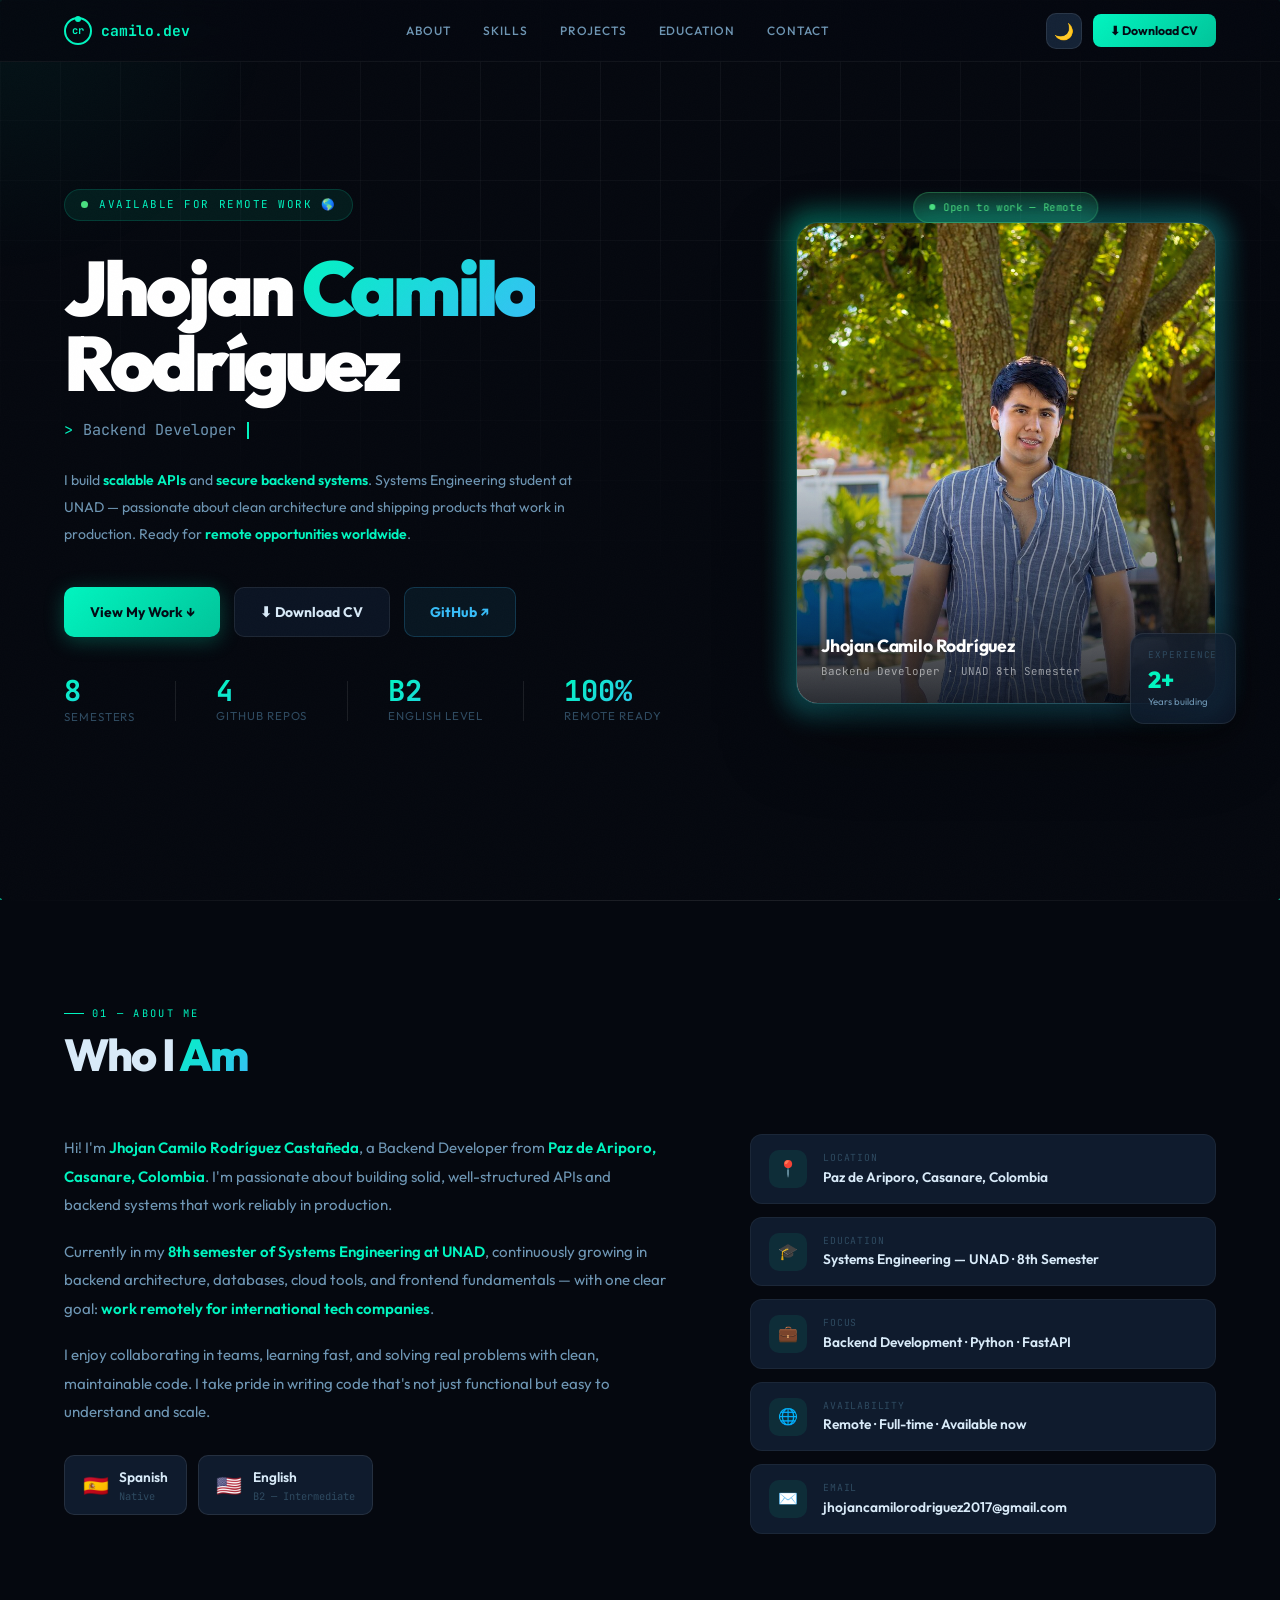
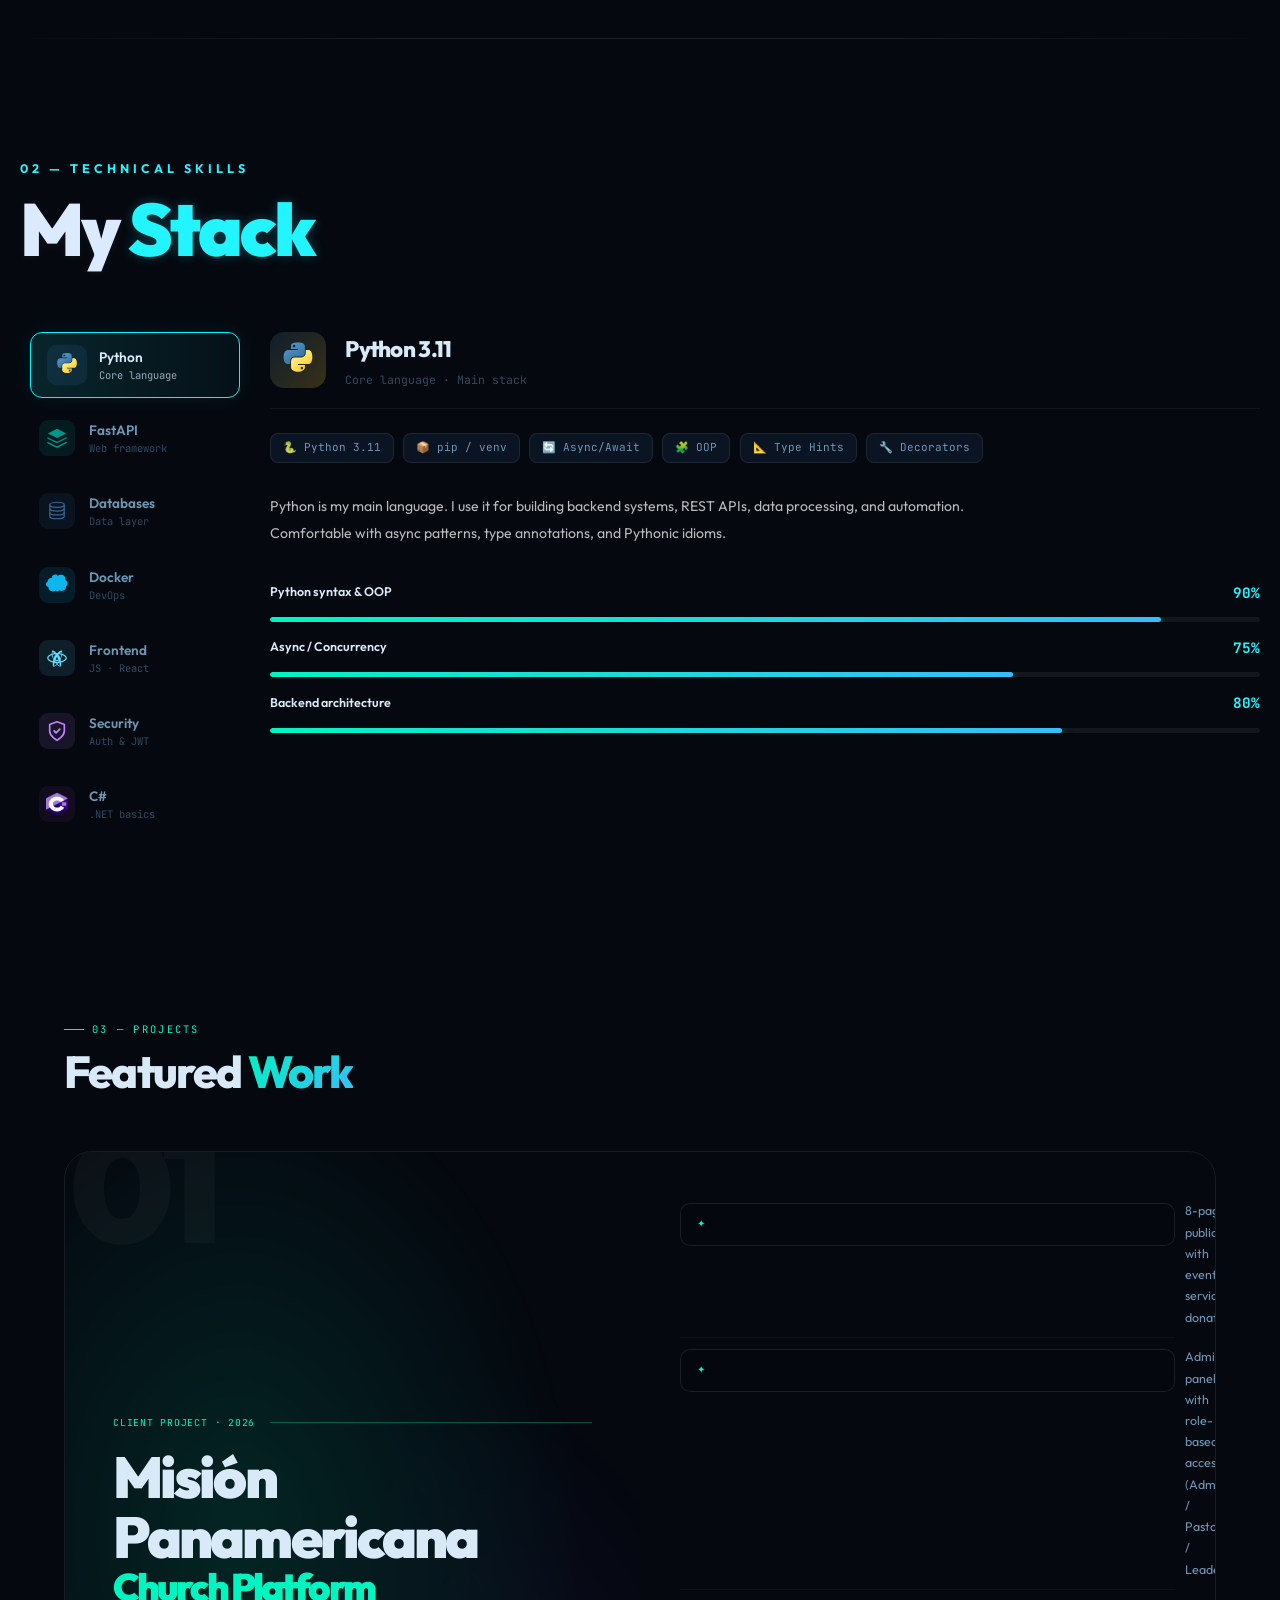
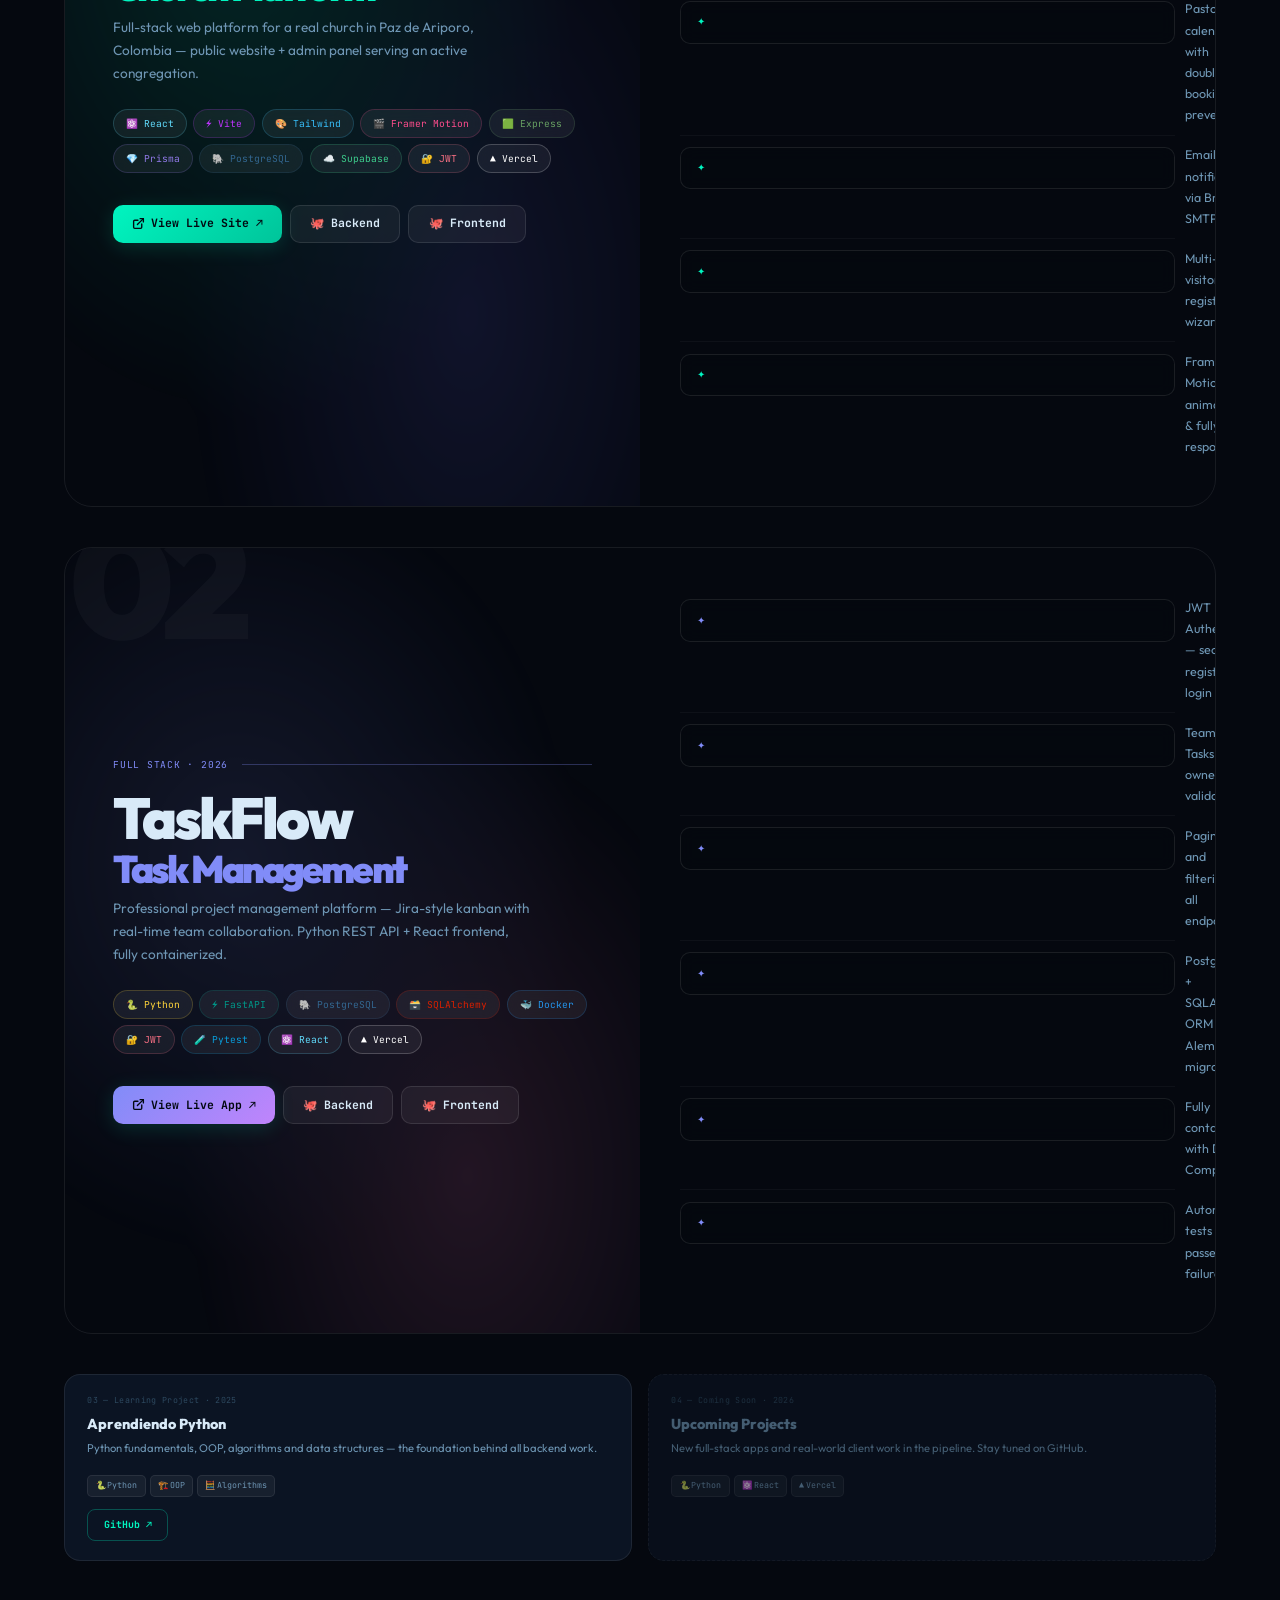
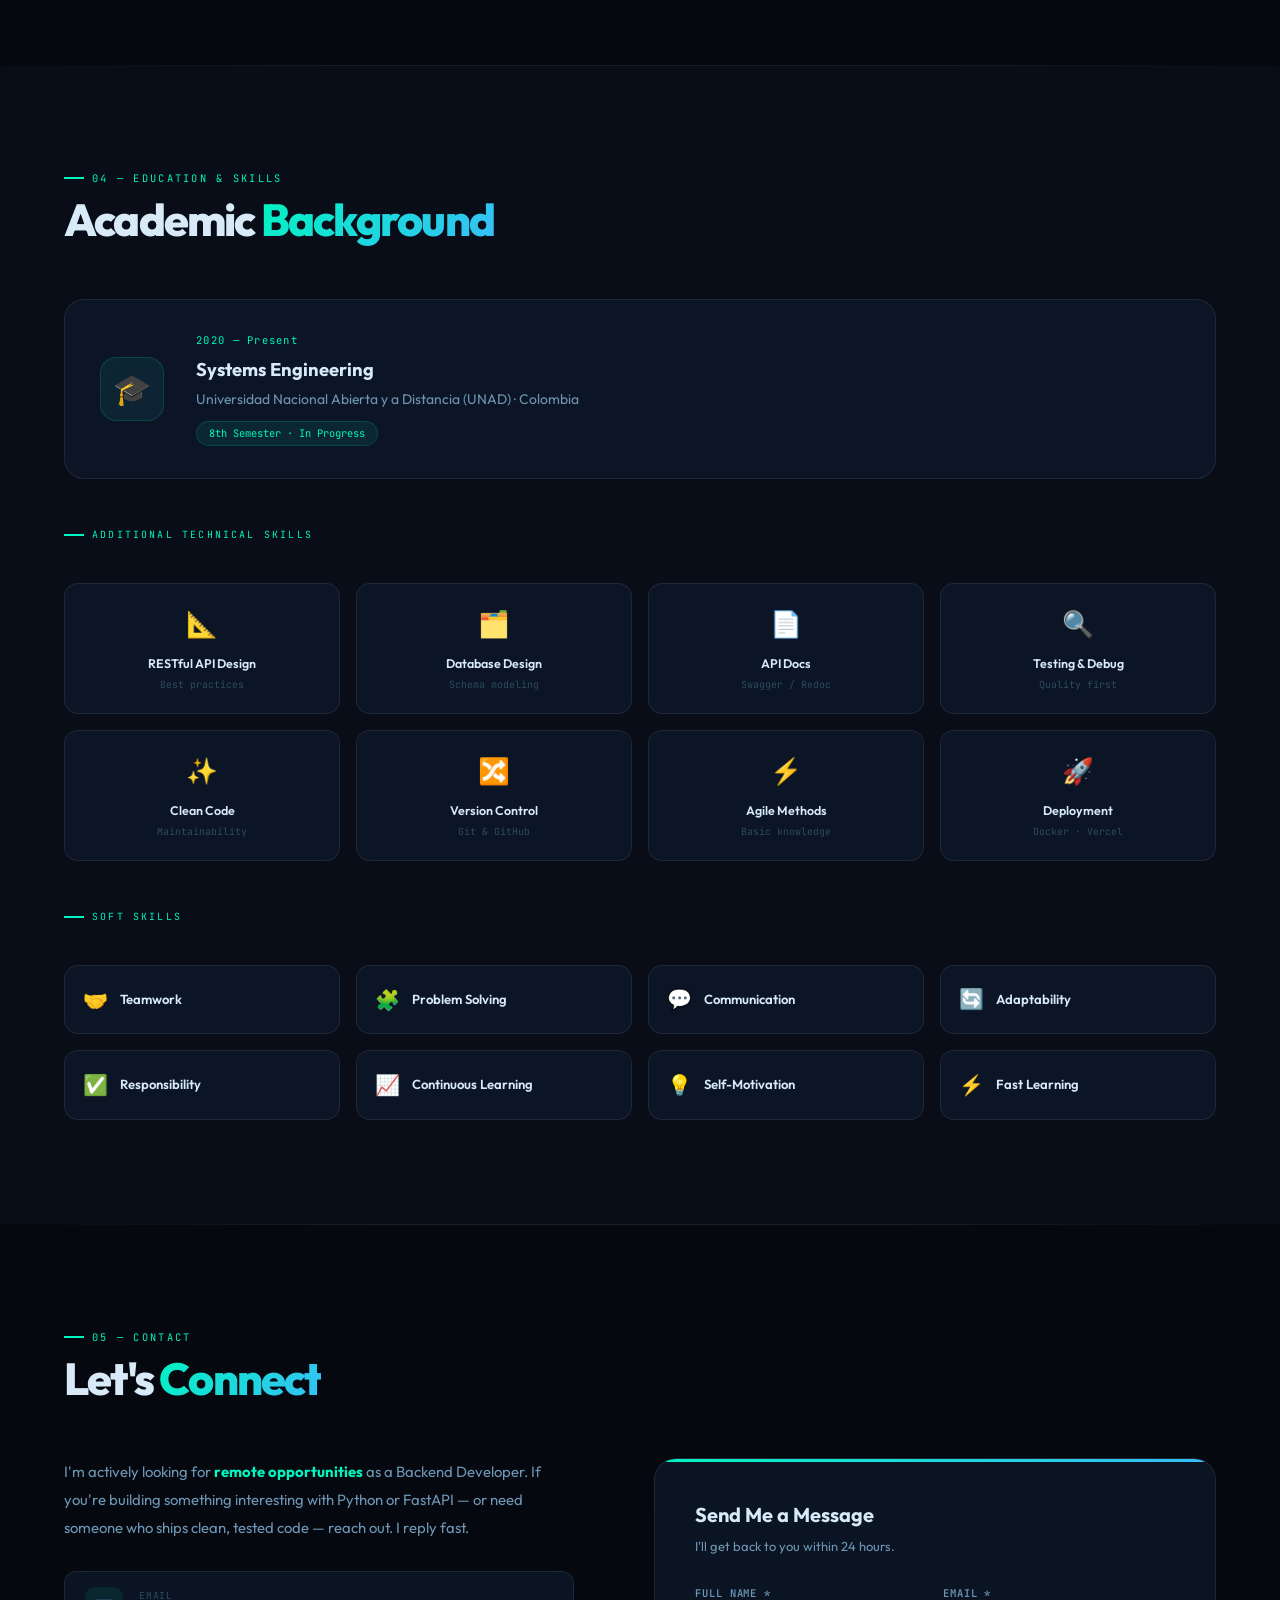
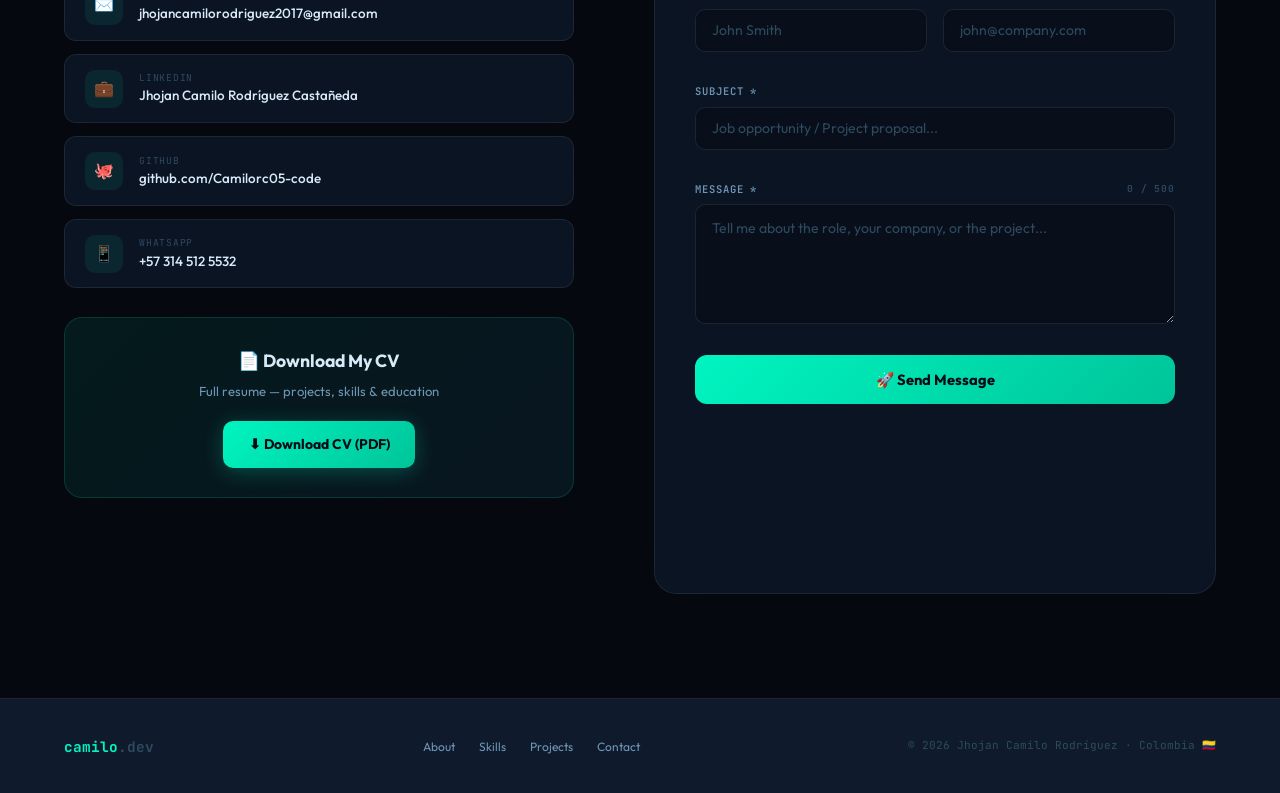
==== index.html @ 4301f3b3 "Add changes to the project" ====
<!DOCTYPE html>
<html lang="en" data-theme="dark">
<head>
<meta charset="UTF-8"/>
<meta name="viewport" content="width=device-width,initial-scale=1.0"/>
<meta name="description" content="Jhojan Camilo Rodríguez — Backend Developer. Python, FastAPI, Docker. Available for remote work worldwide."/>
<title>Camilo Rodríguez — Backend Developer</title>
<link rel="preconnect" href="https://fonts.googleapis.com"/>
<link href="https://fonts.googleapis.com/css2?family=Outfit:wght@300;400;500;600;700;800;900&family=JetBrains+Mono:wght@400;500;700&display=swap" rel="stylesheet"/>
<link rel="stylesheet" href="css/style.css" />

</head>
<body>
<canvas id="particles-canvas"></canvas>
<div id="scroll-prog"></div>
<div id="noise-overlay"></div>
<div id="cursor-blob"></div>

<!-- NAV -->
<nav id="nav">
  <div class="nav-logo">
    <div class="logo-ring">cr</div>
    camilo.dev
  </div>
  <div class="nav-links">
    <a href="#about">About</a>
    <a href="#skills">Skills</a>
    <a href="#projects">Projects</a>
    <a href="#education">Education</a>
    <a href="#contact">Contact</a>
  </div>
  <div class="nav-right">
    <button id="theme-toggle" title="Toggle theme">🌙</button>
    <a href="assets/CV.pdf" class="nav-cv btn-shine" id="nav-dl">⬇ Download CV</a>
    <button id="hamburger"><span></span><span></span><span></span></button>
  </div>
</nav>
<div id="mob-nav">
  <a href="#about">About</a>
  <a href="#skills">Skills</a>
  <a href="#projects">Projects</a>
  <a href="#education">Education</a>
  <a href="#contact">Contact</a>
  <a href="assets/CV.pdf" id="mob-dl">⬇ Download CV</a>
</div>

<!-- HERO -->
<section id="hero">
  <div class="grid-bg"></div>
  <div class="hero-inner">
    <div>
      <div class="hero-eyebrow">
        <span class="eyebrow-pulse"></span>
        Available for Remote Work 🌎
      </div>
      <h1 class="hero-h">
        Jhojan <span class="grad-text">Camilo</span><br/>Rodríguez
      </h1>
      <div class="hero-typed-wrap">
        <span class="typed-prefix">&gt;</span>
        <span id="typed-text"></span>
        <span class="cursor-blink"></span>
      </div>
      <p class="hero-desc">
        I build <strong>scalable APIs</strong> and <strong>secure backend systems</strong>. Systems Engineering student at UNAD — passionate about clean architecture and shipping products that work in production. Ready for <strong>remote opportunities worldwide</strong>.
      </p>
      <div class="hero-btns">
        <a href="#projects" class="btn btn-primary btn-shine">View My Work ↓</a>
        <a href="assets/CV.pdf" class="btn btn-outline btn-shine" id="hero-dl">⬇ Download CV</a>
        <a href="https://github.com/Camilorc05-code" target="_blank" class="btn btn-ghost btn-shine">GitHub ↗</a>
      </div>
      <div class="hero-stats">
        <div class="hstat">
          <span class="hstat-num" data-target="8">8</span>
          <span class="hstat-lbl">Semesters</span>
        </div>
        <div class="hstat-sep"></div>
        <div class="hstat">
          <span class="hstat-num" data-target="3">4</span>
          <span class="hstat-lbl">GitHub Repos</span>
        </div>
        <div class="hstat-sep"></div>
        <div class="hstat">
          <span class="hstat-num">B2</span>
          <span class="hstat-lbl">English Level</span>
        </div>
        <div class="hstat-sep"></div>
        <div class="hstat">
          <span class="hstat-num">100%</span>
          <span class="hstat-lbl">Remote Ready</span>
        </div>
      </div>
    </div>

    <div class="photo-panel">
      <div class="avail-badge">
        <span class="avail-dot"></span>
        Open to work — Remote
      </div>
      <div style="position:relative;margin-top:.75rem">
        <div class="photo-glow-ring"></div>
        <div class="photo-card">
          <img src="assets/foto.jpg" alt="Mi foto" />
          <div class="photo-fade"></div> <!-- ESTE ES EL GRADIENTE -->
          <div class="photo-name-tag">
            <div class="pname">Jhojan Camilo Rodríguez</div>
            <div class="prole">Backend Developer · UNAD 8th Semester</div>
          </div>
        </div>
        <div class="float-stat float-br">
          <div class="fc-lbl">Experience</div>
          <div class="fc-val">2+</div>
          <div class="fc-sub">Years building</div>
        </div>
      </div>
    </div>
  </div>
</section>

<hr class="fancy"/>
<!-- ABOUT -->
<section class="sec" id="about">
  <div class="si">
    <div class="rv"><div class="eyebrow">01 — About Me</div><h2 class="sec-h">Who I <em>Am</em></h2></div>
    <div class="about-grid">
      <div class="rvl">
        <p class="ap">Hi! I'm <strong>Jhojan Camilo Rodríguez Castañeda</strong>, a Backend Developer from <strong>Paz de Ariporo, Casanare, Colombia</strong>. I'm passionate about building solid, well-structured APIs and backend systems that work reliably in production.</p>
        <p class="ap">Currently in my <strong>8th semester of Systems Engineering at UNAD</strong>, continuously growing in backend architecture, databases, cloud tools, and frontend fundamentals — with one clear goal: <strong>work remotely for international tech companies</strong>.</p>
        <p class="ap">I enjoy collaborating in teams, learning fast, and solving real problems with clean, maintainable code. I take pride in writing code that's not just functional but easy to understand and scale.</p>
        <div class="lang-row">
          <div class="lpill"><span style="font-size:1.3rem">🇪🇸</span><div><div class="lname">Spanish</div><div class="llvl">Native</div></div></div>
          <div class="lpill"><span style="font-size:1.3rem">🇺🇸</span><div><div class="lname">English</div><div class="llvl">B2 — Intermediate</div></div></div>
        </div>
      </div>
      <div class="info-col rvr">
        <div class="irow"><div class="iico">📍</div><div><div class="ilbl">Location</div><div class="ival">Paz de Ariporo, Casanare, Colombia</div></div></div>
        <div class="irow"><div class="iico">🎓</div><div><div class="ilbl">Education</div><div class="ival">Systems Engineering — UNAD · 8th Semester</div></div></div>
        <div class="irow"><div class="iico">💼</div><div><div class="ilbl">Focus</div><div class="ival">Backend Development · Python · FastAPI</div></div></div>
        <div class="irow"><div class="iico">🌐</div><div><div class="ilbl">Availability</div><div class="ival">Remote · Full-time · Available now</div></div></div>
        <div class="irow"><div class="iico">✉️</div><div><div class="ilbl">Email</div><div class="ival">jhojancamilorodriguez2017@gmail.com</div></div></div>
      </div>
    </div>
  </div>
</section>
<hr class="fancy"/>

<!-- SKILLS — TAB SYSTEM -->
<section class="S Sa" id="skills">
  <div class="si">
    <div class="rv"><div class="ey">02 — Technical Skills</div><h2 class="sh">My <em>Stack</em></h2></div>
    <div class="sk-wrap">
 
      <!-- TABS -->
      <div class="sk-tabs rv">
 
        <button class="sk-tab act" data-sk="0" onclick="switchSk(0)">
          <div class="tl" style="background:rgba(55,118,171,.15)">
            <svg width="22" height="22" viewBox="0 0 128 128"><linearGradient id="pb" x1="70.252" y1="1237.476" x2="170.659" y2="1098.827" gradientUnits="userSpaceOnUse" gradientTransform="matrix(.563 0 0 -.568 -29.215 707.817)"><stop offset="0" stop-color="#5A9FD4"/><stop offset="1" stop-color="#306998"/></linearGradient><linearGradient id="py" x1="209.474" y1="1098.811" x2="173.62" y2="1149.537" gradientUnits="userSpaceOnUse" gradientTransform="matrix(.563 0 0 -.568 -29.215 707.817)"><stop offset="0" stop-color="#FFD43B"/><stop offset="1" stop-color="#FFE873"/></linearGradient><path fill="url(#pb)" d="M63.391 1.988c-4.222.02-8.252.379-11.8 1.007-10.45 1.846-12.346 5.71-12.346 12.837v9.411h24.693v3.137H29.977c-7.176 0-13.46 4.313-15.426 12.521-2.268 9.405-2.368 15.275 0 25.096 1.755 7.311 5.947 12.519 13.124 12.519h8.491V67.234c0-8.151 7.051-15.34 15.426-15.34h24.665c6.866 0 12.346-5.654 12.346-12.548V15.833c0-6.693-5.646-11.72-12.346-12.837-4.244-.706-8.645-1.027-12.866-1.008zM50.037 9.557c2.55 0 4.634 2.117 4.634 4.721 0 2.593-2.083 4.69-4.634 4.69-2.56 0-4.633-2.097-4.633-4.69-.001-2.604 2.073-4.721 4.633-4.721z"/><path fill="url(#py)" d="M91.682 28.38v10.966c0 8.5-7.208 15.655-15.426 15.655H51.591c-6.756 0-12.346 5.783-12.346 12.549v23.515c0 6.691 5.818 10.628 12.346 12.547 7.816 2.297 15.312 2.713 24.665 0 6.216-1.801 12.346-5.423 12.346-12.547v-9.412H63.938v-3.138h37.012c7.176 0 9.852-5.005 12.348-12.519 2.578-7.735 2.467-15.174 0-25.096-1.774-7.145-5.161-12.521-12.348-12.521h-9.268zM77.809 87.927c2.561 0 4.634 2.097 4.634 4.692 0 2.602-2.074 4.719-4.634 4.719-2.55 0-4.633-2.117-4.633-4.719 0-2.595 2.083-4.692 4.633-4.692z"/></svg>
          </div>
          <div class="sk-tab-txt"><span class="tt">Python</span><span class="ts">Core language</span></div>
        </button>
 
        <button class="sk-tab" data-sk="1" onclick="switchSk(1)">
          <div class="tl" style="background:rgba(0,150,136,.14)">
            <svg width="22" height="22" viewBox="0 0 24 24" fill="none"><path d="M12 2L2 7l10 5 10-5-10-5z" fill="#009688"/><path d="M2 17l10 5 10-5" stroke="#009688" stroke-width="1.5" stroke-linecap="round"/><path d="M2 12l10 5 10-5" stroke="#009688" stroke-width="1.5" stroke-linecap="round"/></svg>
          </div>
          <div class="sk-tab-txt"><span class="tt">FastAPI</span><span class="ts">Web framework</span></div>
        </button>
 
        <button class="sk-tab" data-sk="2" onclick="switchSk(2)">
          <div class="tl" style="background:rgba(51,103,145,.13)">
            <svg width="22" height="22" viewBox="0 0 128 128"><ellipse cx="64" cy="28" rx="42" ry="15" fill="none" stroke="#336791" stroke-width="7"/><path d="M22 28v22c0 8.3 18.8 15 42 15s42-6.7 42-15V28" fill="none" stroke="#336791" stroke-width="7"/><path d="M22 50v22c0 8.3 18.8 15 42 15s42-6.7 42-15V50" fill="none" stroke="#336791" stroke-width="7"/><path d="M22 72v22c0 8.3 18.8 15 42 15s42-6.7 42-15V72" fill="none" stroke="#336791" stroke-width="7"/></svg>
          </div>
          <div class="sk-tab-txt"><span class="tt">Databases</span><span class="ts">Data layer</span></div>
        </button>
 
        <button class="sk-tab" data-sk="3" onclick="switchSk(3)">
          <div class="tl" style="background:rgba(13,183,237,.12)">
            <svg width="22" height="22" viewBox="0 0 128 128"><path fill="#0db7ed" d="M124.8 52.1c0-7.4-5.1-13.5-12-15.1.5-1.9.7-3.9.7-5.9 0-14.9-12.1-27-27-27-7.1 0-13.6 2.7-18.4 7.2C65.6 5.7 60.4 3 54.6 3 43.2 3 33.9 11.7 33 22.8c-1-.1-2-.2-3-.2-11 0-19.9 8.9-19.9 19.9 0 .7.04 1.4.1 2.1C4.4 46.6 0 52.3 0 59c0 8 5.9 14.6 13.7 15.7 0 .4-.04.8-.04 1.2 0 14.3 11.6 25.9 25.9 25.9 5.9 0 11.3-2 15.6-5.2C57.4 99.9 60.8 101 64.4 101c5.9 0 11.2-2.5 14.8-6.5C82.2 97.2 86.3 98.7 90.7 98.7c14.3 0 25.9-11.6 25.9-25.9 0-1-.1-2-.2-3 4.9-2.5 8.4-7.7 8.4-13.7z"/></svg>
          </div>
          <div class="sk-tab-txt"><span class="tt">Docker</span><span class="ts">DevOps</span></div>
        </button>
 
        <button class="sk-tab" data-sk="4" onclick="switchSk(4)">
          <div class="tl" style="background:rgba(97,218,251,.11)">
            <svg width="22" height="22" viewBox="0 0 128 128"><path fill="#61DAFB" d="M64 45.5c-10.2 0-18.5 8.3-18.5 18.5S53.8 82.5 64 82.5 82.5 74.2 82.5 64 74.2 45.5 64 45.5zm0 30c-6.4 0-11.5-5.1-11.5-11.5S57.6 52.5 64 52.5 75.5 57.6 75.5 64 70.4 75.5 64 75.5z"/><path fill="#61DAFB" d="M64 35c-31.7 0-57 13-57 29s25.3 29 57 29 57-13 57-29-25.3-29-57-29zm0 51c-27.1 0-50-11.2-50-22s22.9-22 50-22 50 11.2 50 22-22.9 22-50 22z"/><path fill="#61DAFB" d="M35.5 22c-2.9 5-4.5 31.4 10.4 57.5S83.5 118 86.4 113s4.5-31.4-10.4-57.5S38.4 17 35.5 22zm45.5 87.5c-1.4 2.5-14.1-4.4-28.3-27.5S35.5 34 36.9 31.5c1.4-2.5 14.1 4.4 28.3 27.5s17.2 48 13.8 50.5z"/><path fill="#61DAFB" d="M92.5 22c2.9 5 4.5 31.4-10.4 57.5S44.5 118 41.6 113s-4.5-31.4 10.4-57.5S89.6 17 92.5 22zm-45.5 87.5c1.4 2.5 14.1-4.4 28.3-27.5S92.5 34 91.1 31.5c-1.4-2.5-14.1 4.4-28.3 27.5s-17.2 48-13.8 50.5z"/></svg>
          </div>
          <div class="sk-tab-txt"><span class="tt">Frontend</span><span class="ts">JS · React</span></div>
        </button>
 
        <button class="sk-tab" data-sk="5" onclick="switchSk(5)">
          <div class="tl" style="background:rgba(192,132,252,.11)">
            <svg width="22" height="22" viewBox="0 0 24 24" fill="none" stroke="#c084fc" stroke-width="1.8" stroke-linecap="round" stroke-linejoin="round"><path d="M12 22s8-4 8-10V5l-8-3-8 3v7c0 6 8 10 8 10z"/><polyline points="9,12 11,14 15,10" stroke="#c084fc" stroke-width="2"/></svg>
          </div>
          <div class="sk-tab-txt"><span class="tt">Security</span><span class="ts">Auth & JWT</span></div>
        </button>
 
      
        <button class="sk-tab" data-sk="6" onclick="switchSk(6)">
          <div class="tl" style="background:rgba(104,33,122,.15)">
            <img src="assets/C.png" alt="C# Logo" width="22" height="22">
  <!-- Hexagon white border -->
  <path fill="#fff" d="M64 3.5L8.5 36v56L64 124.5l55.5-32.5V36z"/>
  <!-- Hexagon dark purple fill -->
  <path fill="#6a1f8a" d="M64 10L15 38v52l49 28 49-28V38z"/>
  <!-- Lighter purple top-left triangle highlight -->
  <path fill="#8a2db0" d="M64 10L15 38v26z"/>
  <!-- Darker purple bottom-right shadow -->
  <path fill="#55186e" d="M64 90l49 28V64z"/>
  <!-- Big white C shape -->
  <path fill="#fff" d="M83 64c0-12.7-7.8-22.3-20.6-22.3-7.4 0-13.7 2.8-17.8 7.8l7.2 6.9c2.4-3.1 5.6-4.9 9.9-4.9 7.4 0 11.5 5.4 11.5 12.5 0 7.4-4.2 12.9-11.8 12.9-4.9 0-8.7-2.4-10.9-6.3l-7.3 6.9c4.2 6 10.9 9.2 18.6 9.2 13.3 0 21.2-9.7 21.2-22.7z"/>
  <!-- White # symbol: two horizontal bars + two vertical bars -->
  <!-- Left vertical bar of # -->
  <rect fill="#fff" x="88" y="53" width="4.5" height="22" rx="1"/>
  <!-- Right vertical bar of # -->
  <rect fill="#fff" x="96" y="53" width="4.5" height="22" rx="1"/>
  <!-- Top horizontal bar of # -->
  <rect fill="#fff" x="85" y="59" width="18" height="4" rx="1"/>
  <!-- Bottom horizontal bar of # -->
  <rect fill="#fff" x="85" y="67" width="18" height="4" rx="1"/>
</svg>
          </div>
          <div class="sk-tab-txt"><span class="tt">C#</span><span class="ts">.NET basics</span></div>
        </button>
      </div><!-- /sk-tabs -->
 
      <!-- PANELS -->
      <div class="sk-panel">
 
        <!-- 0 Python -->
        <div class="sk-pane act" id="sk-0">
          <div class="sk-pane-head">
            <div class="sk-logo-big" style="background:linear-gradient(135deg,rgba(55,118,171,.2),rgba(255,212,51,.2))">
              <svg width="36" height="36" viewBox="0 0 128 128"><linearGradient id="pb2" x1="70.252" y1="1237.476" x2="170.659" y2="1098.827" gradientUnits="userSpaceOnUse" gradientTransform="matrix(.563 0 0 -.568 -29.215 707.817)"><stop offset="0" stop-color="#5A9FD4"/><stop offset="1" stop-color="#306998"/></linearGradient><linearGradient id="py2" x1="209.474" y1="1098.811" x2="173.62" y2="1149.537" gradientUnits="userSpaceOnUse" gradientTransform="matrix(.563 0 0 -.568 -29.215 707.817)"><stop offset="0" stop-color="#FFD43B"/><stop offset="1" stop-color="#FFE873"/></linearGradient><path fill="url(#pb2)" d="M63.391 1.988c-4.222.02-8.252.379-11.8 1.007-10.45 1.846-12.346 5.71-12.346 12.837v9.411h24.693v3.137H29.977c-7.176 0-13.46 4.313-15.426 12.521-2.268 9.405-2.368 15.275 0 25.096 1.755 7.311 5.947 12.519 13.124 12.519h8.491V67.234c0-8.151 7.051-15.34 15.426-15.34h24.665c6.866 0 12.346-5.654 12.346-12.548V15.833c0-6.693-5.646-11.72-12.346-12.837-4.244-.706-8.645-1.027-12.866-1.008zM50.037 9.557c2.55 0 4.634 2.117 4.634 4.721 0 2.593-2.083 4.69-4.634 4.69-2.56 0-4.633-2.097-4.633-4.69-.001-2.604 2.073-4.721 4.633-4.721z"/><path fill="url(#py2)" d="M91.682 28.38v10.966c0 8.5-7.208 15.655-15.426 15.655H51.591c-6.756 0-12.346 5.783-12.346 12.549v23.515c0 6.691 5.818 10.628 12.346 12.547 7.816 2.297 15.312 2.713 24.665 0 6.216-1.801 12.346-5.423 12.346-12.547v-9.412H63.938v-3.138h37.012c7.176 0 9.852-5.005 12.348-12.519 2.578-7.735 2.467-15.174 0-25.096-1.774-7.145-5.161-12.521-12.348-12.521h-9.268zM77.809 87.927c2.561 0 4.634 2.097 4.634 4.692 0 2.602-2.074 4.719-4.634 4.719-2.55 0-4.633-2.117-4.633-4.719 0-2.595 2.083-4.692 4.633-4.692z"/></svg>
            </div>
            <div><div class="sk-p-name">Python 3.11</div><div class="sk-p-sub">Core language · Main stack</div></div>
          </div>
          <div class="sk-techs">
            <span class="skt"><span>🐍</span>Python 3.11</span><span class="skt"><span>📦</span>pip / venv</span><span class="skt"><span>🔄</span>Async/Await</span><span class="skt"><span>🧩</span>OOP</span><span class="skt"><span>📐</span>Type Hints</span><span class="skt"><span>🔧</span>Decorators</span>
          </div>
          <p class="sk-desc">Python is my main language. I use it for building backend systems, REST APIs, data processing, and automation. Comfortable with async patterns, type annotations, and Pythonic idioms.</p>
          <div class="sk-bars">
            <div class="sk-bar"><div class="sk-bar-top"><span class="sk-bar-name">Python syntax & OOP</span><span class="sk-bar-pct">90%</span></div><div class="sk-bar-track"><div class="sk-bar-fill" style="--w:.9"></div></div></div>
            <div class="sk-bar"><div class="sk-bar-top"><span class="sk-bar-name">Async / Concurrency</span><span class="sk-bar-pct">75%</span></div><div class="sk-bar-track"><div class="sk-bar-fill" style="--w:.75"></div></div></div>
            <div class="sk-bar"><div class="sk-bar-top"><span class="sk-bar-name">Backend architecture</span><span class="sk-bar-pct">80%</span></div><div class="sk-bar-track"><div class="sk-bar-fill" style="--w:.80"></div></div></div>
          </div>
        </div>
 
        <!-- 1 FastAPI -->
        <div class="sk-pane" id="sk-1">
          <div class="sk-pane-head">
            <div class="sk-logo-big" style="background:rgba(0,150,136,.15)">
              <svg width="36" height="36" viewBox="0 0 24 24"><path d="M12 2L2 7l10 5 10-5-10-5z" fill="#009688"/><path d="M2 17l10 5 10-5M2 12l10 5 10-5" stroke="#009688" stroke-width="1.8" stroke-linecap="round" fill="none"/></svg>
            </div>
            <div><div class="sk-p-name">FastAPI</div><div class="sk-p-sub">Modern Python web framework</div></div>
          </div>
          <div class="sk-techs">
            <span class="skt"><span>⚡</span>FastAPI</span><span class="skt"><span>🔑</span>JWT Auth</span><span class="skt"><span>📄</span>Swagger/OpenAPI</span><span class="skt"><span>🔒</span>Passlib/bcrypt</span><span class="skt"><span>🗃️</span>SQLAlchemy ORM</span><span class="skt"><span>📦</span>Alembic</span><span class="skt"><span>🧪</span>Pytest</span><span class="skt"><span>📮</span>Pydantic</span>
          </div>
          <p class="sk-desc">I use FastAPI to build high-performance REST APIs with automatic documentation, type validation via Pydantic, and async support. I've implemented full auth flows, CRUD endpoints, and middleware from scratch.</p>
          <div class="sk-bars">
            <div class="sk-bar"><div class="sk-bar-top"><span class="sk-bar-name">REST API design</span><span class="sk-bar-pct">88%</span></div><div class="sk-bar-track"><div class="sk-bar-fill" style="--w:.88"></div></div></div>
            <div class="sk-bar"><div class="sk-bar-top"><span class="sk-bar-name">Auth flows (JWT)</span><span class="sk-bar-pct">85%</span></div><div class="sk-bar-track"><div class="sk-bar-fill" style="--w:.85"></div></div></div>
            <div class="sk-bar"><div class="sk-bar-top"><span class="sk-bar-name">Pydantic & validation</span><span class="sk-bar-pct">80%</span></div><div class="sk-bar-track"><div class="sk-bar-fill" style="--w:.80"></div></div></div>
          </div>
        </div>
 
        <!-- 2 Databases -->
        <div class="sk-pane" id="sk-2">
          <div class="sk-pane-head">
            <div class="sk-logo-big" style="background:rgba(51,103,145,.15)">
              <svg width="36" height="36" viewBox="0 0 128 128"><ellipse cx="64" cy="28" rx="42" ry="15" fill="none" stroke="#336791" stroke-width="7"/><path d="M22 28v22c0 8.3 18.8 15 42 15s42-6.7 42-15V28M22 50v22c0 8.3 18.8 15 42 15s42-6.7 42-15V50M22 72v22c0 8.3 18.8 15 42 15s42-6.7 42-15V72" fill="none" stroke="#336791" stroke-width="7"/></svg>
            </div>
            <div><div class="sk-p-name">Databases</div><div class="sk-p-sub">PostgreSQL · MongoDB · ORM</div></div>
          </div>
          <div class="sk-techs">
            <span class="skt"><span>🐘</span>PostgreSQL</span><span class="skt"><span>🍃</span>MongoDB</span><span class="skt"><span>🗺️</span>SQLAlchemy</span><span class="skt"><span>📐</span>Alembic</span><span class="skt"><span>🔍</span>Query Opt.</span><span class="skt"><span>🔗</span>Relationships</span>
          </div>
          <p class="sk-desc">I work with relational databases (PostgreSQL) and NoSQL (MongoDB). I use SQLAlchemy ORM for model definition, Alembic for migrations, and write optimized queries for production use.</p>
          <div class="sk-bars">
            <div class="sk-bar"><div class="sk-bar-top"><span class="sk-bar-name">PostgreSQL</span><span class="sk-bar-pct">82%</span></div><div class="sk-bar-track"><div class="sk-bar-fill" style="--w:.82"></div></div></div>
            <div class="sk-bar"><div class="sk-bar-top"><span class="sk-bar-name">SQLAlchemy ORM</span><span class="sk-bar-pct">80%</span></div><div class="sk-bar-track"><div class="sk-bar-fill" style="--w:.80"></div></div></div>
            <div class="sk-bar"><div class="sk-bar-top"><span class="sk-bar-name">MongoDB</span><span class="sk-bar-pct">65%</span></div><div class="sk-bar-track"><div class="sk-bar-fill" style="--w:.65"></div></div></div>
          </div>
        </div>
 
        <!-- 3 Docker -->
        <div class="sk-pane" id="sk-3">
          <div class="sk-pane-head">
            <div class="sk-logo-big" style="background:rgba(13,183,237,.12)">
              <svg width="36" height="36" viewBox="0 0 128 128"><path fill="#0db7ed" d="M124.8 52.1c0-7.4-5.1-13.5-12-15.1.5-1.9.7-3.9.7-5.9 0-14.9-12.1-27-27-27-7.1 0-13.6 2.7-18.4 7.2C65.6 5.7 60.4 3 54.6 3 43.2 3 33.9 11.7 33 22.8c-1-.1-2-.2-3-.2-11 0-19.9 8.9-19.9 19.9 0 .7.04 1.4.1 2.1C4.4 46.6 0 52.3 0 59c0 8 5.9 14.6 13.7 15.7 0 .4-.04.8-.04 1.2 0 14.3 11.6 25.9 25.9 25.9 5.9 0 11.3-2 15.6-5.2C57.4 99.9 60.8 101 64.4 101c5.9 0 11.2-2.5 14.8-6.5C82.2 97.2 86.3 98.7 90.7 98.7c14.3 0 25.9-11.6 25.9-25.9 0-1-.1-2-.2-3 4.9-2.5 8.4-7.7 8.4-13.7z"/></svg>
            </div>
            <div><div class="sk-p-name">Docker & DevOps</div><div class="sk-p-sub">Containers & tooling</div></div>
          </div>
          <div class="sk-techs">
            <span class="skt"><span>🐳</span>Docker</span><span class="skt"><span>📦</span>Docker Compose</span><span class="skt"><span>🔀</span>Git</span><span class="skt"><span>🐙</span>GitHub</span><span class="skt"><span>📮</span>Postman</span><span class="skt"><span>💻</span>VS Code</span>
          </div>
          <p class="sk-desc">I containerize applications with Docker and Docker Compose for consistent environments across development and production. I manage source code with Git/GitHub and test APIs with Postman.</p>
          <div class="sk-bars">
            <div class="sk-bar"><div class="sk-bar-top"><span class="sk-bar-name">Docker & Compose</span><span class="sk-bar-pct">78%</span></div><div class="sk-bar-track"><div class="sk-bar-fill" style="--w:.78"></div></div></div>
            <div class="sk-bar"><div class="sk-bar-top"><span class="sk-bar-name">Git / GitHub</span><span class="sk-bar-pct">85%</span></div><div class="sk-bar-track"><div class="sk-bar-fill" style="--w:.85"></div></div></div>
            <div class="sk-bar"><div class="sk-bar-top"><span class="sk-bar-name">API Testing</span><span class="sk-bar-pct">80%</span></div><div class="sk-bar-track"><div class="sk-bar-fill" style="--w:.80"></div></div></div>
          </div>
        </div>
 
        <!-- 4 Frontend -->
        <div class="sk-pane" id="sk-4">
          <div class="sk-pane-head">
            <div class="sk-logo-big" style="background:rgba(97,218,251,.11)">
              <svg width="36" height="36" viewBox="0 0 128 128"><path fill="#61DAFB" d="M64 45.5c-10.2 0-18.5 8.3-18.5 18.5S53.8 82.5 64 82.5 82.5 74.2 82.5 64 74.2 45.5 64 45.5zm0 30c-6.4 0-11.5-5.1-11.5-11.5S57.6 52.5 64 52.5 75.5 57.6 75.5 64 70.4 75.5 64 75.5z"/><path fill="#61DAFB" d="M64 35c-31.7 0-57 13-57 29s25.3 29 57 29 57-13 57-29-25.3-29-57-29zm0 51c-27.1 0-50-11.2-50-22s22.9-22 50-22 50 11.2 50 22-22.9 22-50 22z"/><path fill="#61DAFB" d="M35.5 22c-2.9 5-4.5 31.4 10.4 57.5S83.5 118 86.4 113s4.5-31.4-10.4-57.5S38.4 17 35.5 22zm45.5 87.5c-1.4 2.5-14.1-4.4-28.3-27.5S35.5 34 36.9 31.5c1.4-2.5 14.1 4.4 28.3 27.5s17.2 48 13.8 50.5z"/><path fill="#61DAFB" d="M92.5 22c2.9 5 4.5 31.4-10.4 57.5S44.5 118 41.6 113s-4.5-31.4 10.4-57.5S89.6 17 92.5 22zm-45.5 87.5c1.4 2.5 14.1-4.4 28.3-27.5S92.5 34 91.1 31.5c-1.4-2.5-14.1 4.4-28.3 27.5s-17.2 48-13.8 50.5z"/></svg>
            </div>
            <div><div class="sk-p-name">Frontend Fundamentals</div><div class="sk-p-sub">JS · React · Responsive</div></div>
          </div>
          <div class="sk-techs">
            <span class="skt"><span>🌐</span>HTML5</span><span class="skt"><span>🎨</span>CSS3</span><span class="skt"><span>⚡</span>JavaScript</span><span class="skt"><span>⚛️</span>React</span><span class="skt"><span>📱</span>Responsive</span><span class="skt"><span>🔗</span>API Integration</span><span class="skt"><span>▲</span>Vercel</span>
          </div>
          <p class="sk-desc">I have solid frontend fundamentals to build and deploy full-stack projects. I integrate frontend clients with backend APIs, deploy on Vercel, and implement responsive designs.</p>
          <div class="sk-bars">
            <div class="sk-bar"><div class="sk-bar-top"><span class="sk-bar-name">HTML5 / CSS3</span><span class="sk-bar-pct">80%</span></div><div class="sk-bar-track"><div class="sk-bar-fill" style="--w:.80"></div></div></div>
            <div class="sk-bar"><div class="sk-bar-top"><span class="sk-bar-name">JavaScript</span><span class="sk-bar-pct">80%</span></div><div class="sk-bar-track"><div class="sk-bar-fill" style="--w:.80"></div></div></div>
            <div class="sk-bar"><div class="sk-bar-top"><span class="sk-bar-name">React</span><span class="sk-bar-pct">60%</span></div><div class="sk-bar-track"><div class="sk-bar-fill" style="--w:.60"></div></div></div>
          </div>
        </div>
 
        <!-- 5 Security -->
        <div class="sk-pane" id="sk-5">
          <div class="sk-pane-head">
            <div class="sk-logo-big" style="background:rgba(192,132,252,.12)">
              <svg width="36" height="36" viewBox="0 0 24 24" fill="none" stroke="#c084fc" stroke-width="1.7" stroke-linecap="round" stroke-linejoin="round"><path d="M12 22s8-4 8-10V5l-8-3-8 3v7c0 6 8 10 8 10z"/><polyline points="9,12 11,14 15,10" stroke="#c084fc" stroke-width="2"/></svg>
            </div>
            <div><div class="sk-p-name">Security & Architecture</div><div class="sk-p-sub">Auth · Clean code · Patterns</div></div>
          </div>
          <div class="sk-techs">
            <span class="skt"><span>🔐</span>JWT Tokens</span><span class="skt"><span>🔑</span>bcrypt/Passlib</span><span class="skt"><span>🛡️</span>Protected Routes</span><span class="skt"><span>🏗️</span>RESTful Design</span><span class="skt"><span>✨</span>Clean Code</span><span class="skt"><span>🔄</span>Agile Basics</span>
          </div>
          <p class="sk-desc">I implement secure authentication and authorization patterns — hashed passwords, JWT access tokens, protected routes, and middleware. I write clean, well-structured code following RESTful design principles.</p>
          <div class="sk-bars">
            <div class="sk-bar"><div class="sk-bar-top"><span class="sk-bar-name">JWT / Auth design</span><span class="sk-bar-pct">85%</span></div><div class="sk-bar-track"><div class="sk-bar-fill" style="--w:.85"></div></div></div>
            <div class="sk-bar"><div class="sk-bar-top"><span class="sk-bar-name">RESTful API design</span><span class="sk-bar-pct">87%</span></div><div class="sk-bar-track"><div class="sk-bar-fill" style="--w:.87"></div></div></div>
            <div class="sk-bar"><div class="sk-bar-top"><span class="sk-bar-name">Clean code principles</span><span class="sk-bar-pct">80%</span></div><div class="sk-bar-track"><div class="sk-bar-fill" style="--w:.80"></div></div></div>
          </div>
        </div>
 
      
        <!-- 6 C# -->
<div class="sk-pane" id="sk-6">
  <div class="sk-pane-head">
    <div class="sk-logo-big" style="background:rgba(104,33,122,.15)">
      <!-- Logo C# como imagen -->
      <img src="assets/C.png" alt="C# Logo" width="36" height="36">
    </div>
    <div>
      <div class="sk-p-name">C# · .NET</div>
      <div class="sk-p-sub">Object-oriented · Microsoft ecosystem</div>
    </div>
  </div>
  <div class="sk-techs">
    <span class="skt"><span>🔷</span>C# Basics</span>
    <span class="skt"><span>🏗️</span>OOP Principles</span>
    <span class="skt"><span>📦</span>.NET Framework</span>
    <span class="skt"><span>🔄</span>LINQ</span>
    <span class="skt"><span>⚡</span>Async / Await</span>
    <span class="skt"><span>🧪</span>Unit Testing</span>
  </div>
  <p class="sk-desc">
    I have foundational knowledge in C# and object-oriented programming with the .NET ecosystem. 
    I understand core concepts like classes, interfaces, generics, LINQ, and async patterns — 
    complementing my Python backend experience with cross-language versatility.
  </p>
  <div class="sk-bars">
    <div class="sk-bar">
      <div class="sk-bar-top">
        <span class="sk-bar-name">C# syntax &amp; OOP</span>
        <span class="sk-bar-pct">55%</span>
      </div>
      <div class="sk-bar-track">
        <div class="sk-bar-fill" style="--w:.55"></div>
      </div>
    </div>
    <div class="sk-bar">
      <div class="sk-bar-top">
        <span class="sk-bar-name">.NET fundamentals</span>
        <span class="sk-bar-pct">50%</span>
      </div>
      <div class="sk-bar-track">
        <div class="sk-bar-fill" style="--w:.50"></div>
      </div>
    </div>
    <div class="sk-bar">
      <div class="sk-bar-top">
        <span class="sk-bar-name">LINQ &amp; async patterns</span>
        <span class="sk-bar-pct">45%</span>
      </div>
      <div class="sk-bar-track">
        <div class="sk-bar-fill" style="--w:.45"></div>
      </div>
    </div>
  </div>
</div>
</section> <!-- skills -->

<!-- ================================================ -->


<!-- PROJECTS -->
<!-- PROJECTS -->
<!-- PROJECTS -->
<!-- PROJECTS -->
<section class="sec" id="projects">
  <div class="si">
    <div class="rv"><div class="eyebrow">03 — Projects</div><h2 class="sec-h">Featured <em>Work</em></h2></div>

    <!-- ═══════════════ PROJECT 1: Misión Panamericana ═══════════════ -->
    <article class="hero-proj rv">
      <div class="hero-vis"><div class="spotlight"></div>
        <span class="hero-num">01</span>
        <div class="hero-type">Client Project · 2026</div>
        <h3 class="hero-name">Misión Panamericana<em>Church Platform</em></h3>
        <p class="hero-subtitle">Full-stack web platform for a real church in Paz de Ariporo, Colombia — public website + admin panel serving an active congregation.</p>
        <div class="hero-badges">
          <span class="hero-badge" data-tech="react">⚛️ React</span>
          <span class="hero-badge" data-tech="vite">⚡ Vite</span>
          <span class="hero-badge" data-tech="tailwind">🎨 Tailwind</span>
          <span class="hero-badge" data-tech="framer">🎬 Framer Motion</span>
          <span class="hero-badge" data-tech="express">🟩 Express</span>
          <span class="hero-badge" data-tech="prisma">💎 Prisma</span>
          <span class="hero-badge" data-tech="postgres">🐘 PostgreSQL</span>
          <span class="hero-badge" data-tech="supabase">☁️ Supabase</span>
          <span class="hero-badge" data-tech="jwt">🔐 JWT</span>
          <span class="hero-badge" data-tech="vercel">▲ Vercel</span>
        </div>
        <div class="hero-cta">
          <a href="https://misionpanamericana.vercel.app/" target="_blank" class="cta-pri">
            <svg width="13" height="13" viewBox="0 0 24 24" fill="none" stroke="currentColor" stroke-width="2.5" stroke-linecap="round" stroke-linejoin="round"><path d="M18 13v6a2 2 0 0 1-2 2H5a2 2 0 0 1-2-2V8a2 2 0 0 1 2-2h6"/><polyline points="15,3 21,3 21,9"/><line x1="10" y1="14" x2="21" y2="3"/></svg>
            View Live Site ↗
          </a>
          <a href="https://github.com/Camilorc05-code/BACKEND-IGLESIA" target="_blank" class="cta-sec">🐙 Backend</a>
          <a href="https://github.com/Camilorc05-code/FRONTEND-IGLESIA" target="_blank" class="cta-sec">🐙 Frontend</a>
        </div>
      </div>
      <div class="hero-data">
        <ul class="hero-features">
          <li><span class="fi">✦</span>8-page public site with events, services &amp; donations</li>
          <li><span class="fi">✦</span>Admin panel with role-based access (Admin / Pastor / Leader)</li>
          <li><span class="fi">✦</span>Pastoral calendar with double-booking prevention</li>
          <li><span class="fi">✦</span>Email notifications via Brevo SMTP</li>
          <li><span class="fi">✦</span>Multi-step visitor registration wizard</li>
          <li><span class="fi">✦</span>Framer Motion animations &amp; fully responsive</li>
        </ul>
      </div>
    </article>

    <!-- ═══════════════ PROJECT 2: TaskFlow ═══════════════ -->
    <article class="hero-proj rv" style="--acc:#818cf8;--acc2:#c084fc;--acc3:#f472b6">
      <div class="hero-vis"><div class="spotlight"></div>
        <span class="hero-num">02</span>
        <div class="hero-type">Full Stack · 2026</div>
        <h3 class="hero-name">TaskFlow<em>Task Management</em></h3>
        <p class="hero-subtitle">Professional project management platform — Jira-style kanban with real-time team collaboration. Python REST API + React frontend, fully containerized.</p>
        <div class="hero-badges">
          <span class="hero-badge" data-tech="python">🐍 Python</span>
          <span class="hero-badge" data-tech="fastapi">⚡ FastAPI</span>
          <span class="hero-badge" data-tech="postgres">🐘 PostgreSQL</span>
          <span class="hero-badge" data-tech="sqlalchemy">🗃️ SQLAlchemy</span>
          <span class="hero-badge" data-tech="docker">🐳 Docker</span>
          <span class="hero-badge" data-tech="jwt">🔐 JWT</span>
          <span class="hero-badge" data-tech="pytest">🧪 Pytest</span>
          <span class="hero-badge" data-tech="react">⚛️ React</span>
          <span class="hero-badge" data-tech="vercel">▲ Vercel</span>
        </div>
        <div class="hero-cta">
          <a href="https://taskflow-frontend-taupe.vercel.app/" target="_blank" class="cta-pri">
            <svg width="13" height="13" viewBox="0 0 24 24" fill="none" stroke="currentColor" stroke-width="2.5" stroke-linecap="round" stroke-linejoin="round"><path d="M18 13v6a2 2 0 0 1-2 2H5a2 2 0 0 1-2-2V8a2 2 0 0 1 2-2h6"/><polyline points="15,3 21,3 21,9"/><line x1="10" y1="14" x2="21" y2="3"/></svg>
            View Live App ↗
          </a>
          <a href="https://github.com/Camilorc05-code/TASKFLOW_BACKEND" target="_blank" class="cta-sec">🐙 Backend</a>
          <a href="https://github.com/Camilorc05-code/TASKFLOW_FRONTEND" target="_blank" class="cta-sec">🐙 Frontend</a>
        </div>
      </div>
      <div class="hero-data">
        <ul class="hero-features">
          <li><span class="fi">✦</span>JWT Authentication — secure register &amp; login</li>
          <li><span class="fi">✦</span>Teams &amp; Tasks with ownership validation</li>
          <li><span class="fi">✦</span>Pagination and filtering on all endpoints</li>
          <li><span class="fi">✦</span>PostgreSQL + SQLAlchemy ORM + Alembic migrations</li>
          <li><span class="fi">✦</span>Fully containerized with Docker Compose</li>
          <li><span class="fi">✦</span>Automated tests — 3 passed, 0 failures</li>
        </ul>
      </div>
    </article>

    <!-- ═══════════════ MINI PROJECTS ═══════════════ -->
    <div class="mini-g">
      <div class="pmini rv">
        <div class="pnum">03 — Learning Project · 2025</div>
        <div class="pmt">Aprendiendo Python</div>
        <p class="pmd">Python fundamentals, OOP, algorithms and data structures — the foundation behind all backend work.</p>
        <div class="tech-tags"><span class="ttag"><span class="ti">🐍</span>Python</span><span class="ttag"><span class="ti">🏗️</span>OOP</span><span class="ttag"><span class="ti">🧮</span>Algorithms</span></div>
        <div class="plinks" style="margin-top:.8rem"><a href="https://github.com/Camilorc05-code/APRENDIENDO-PYTHON" target="_blank" class="plink">GitHub ↗</a></div>
      </div>
      <div class="pmini rv" style="border-style:dashed;opacity:.6">
        <div class="pnum">04 — Coming Soon · 2026</div>
        <div class="pmt" style="color:var(--txt2)">Upcoming Projects</div>
        <p class="pmd">New full-stack apps and real-world client work in the pipeline. Stay tuned on GitHub.</p>
        <div class="tech-tags"><span class="ttag"><span class="ti">🐍</span>Python</span><span class="ttag"><span class="ti">⚛️</span>React</span><span class="ttag"><span class="ti">▲</span>Vercel</span></div>
      </div>
    </div>
  </div>
</section>









<hr class="fancy"/>

<!-- EDUCATION -->
<section class="sec sec-alt" id="education">
  <div class="si">
    <div class="rv"><div class="eyebrow">04 — Education &amp; Skills</div><h2 class="sec-h">Academic <em>Background</em></h2></div>
    <div class="edu-card rv">
      <div class="edu-ico">🎓</div>
      <div>
        <div class="edu-yr">2020 — Present</div>
        <div class="edu-deg">Systems Engineering</div>
        <div class="edu-sch">Universidad Nacional Abierta y a Distancia (UNAD) · Colombia</div>
        <div class="edu-pill">8th Semester · In Progress</div>
      </div>
    </div>
    <div style="margin-top:3rem">
      <div class="eyebrow" style="font-size:.62rem;margin-bottom:0">Additional Technical Skills</div>
      <div class="add-g">
        <div class="acard rv"><div class="aico">📐</div><div class="atit">RESTful API Design</div><div class="asub">Best practices</div></div>
        <div class="acard rv"><div class="aico">🗂️</div><div class="atit">Database Design</div><div class="asub">Schema modeling</div></div>
        <div class="acard rv"><div class="aico">📄</div><div class="atit">API Docs</div><div class="asub">Swagger / Redoc</div></div>
        <div class="acard rv"><div class="aico">🔍</div><div class="atit">Testing &amp; Debug</div><div class="asub">Quality first</div></div>
        <div class="acard rv"><div class="aico">✨</div><div class="atit">Clean Code</div><div class="asub">Maintainability</div></div>
        <div class="acard rv"><div class="aico">🔀</div><div class="atit">Version Control</div><div class="asub">Git &amp; GitHub</div></div>
        <div class="acard rv"><div class="aico">⚡</div><div class="atit">Agile Methods</div><div class="asub">Basic knowledge</div></div>
        <div class="acard rv"><div class="aico">🚀</div><div class="atit">Deployment</div><div class="asub">Docker · Vercel</div></div>
      </div>
    </div>
    <div style="margin-top:3rem">
      <div class="eyebrow" style="font-size:.62rem;margin-bottom:0">Soft Skills</div>
      <div class="soft-g">
        <div class="scard rv"><div class="sico">🤝</div><div class="snm">Teamwork</div></div>
        <div class="scard rv"><div class="sico">🧩</div><div class="snm">Problem Solving</div></div>
        <div class="scard rv"><div class="sico">💬</div><div class="snm">Communication</div></div>
        <div class="scard rv"><div class="sico">🔄</div><div class="snm">Adaptability</div></div>
        <div class="scard rv"><div class="sico">✅</div><div class="snm">Responsibility</div></div>
        <div class="scard rv"><div class="sico">📈</div><div class="snm">Continuous Learning</div></div>
        <div class="scard rv"><div class="sico">💡</div><div class="snm">Self-Motivation</div></div>
        <div class="scard rv"><div class="sico">⚡</div><div class="snm">Fast Learning</div></div>
      </div>
    </div>
  </div>
</section>
<hr class="fancy"/>

<!-- CONTACT -->
<section class="sec" id="contact">
  <div class="si">
    <div class="rv"><div class="eyebrow">05 — Contact</div><h2 class="sec-h">Let's <em>Connect</em></h2></div>
    <div class="contact-g">
      <div class="rvl">
        <p class="cdesc">I'm actively looking for <strong>remote opportunities</strong> as a Backend Developer. If you're building something interesting with Python or FastAPI — or need someone who ships clean, tested code — reach out. I reply fast.</p>
        <div class="clinks">
          <a href="mailto:jhojancamilorodriguez2017@gmail.com" class="crow"><div class="cico">✉️</div><div><div class="clbl">Email</div><div class="cval">jhojancamilorodriguez2017@gmail.com</div></div></a>
          <a href="https://www.linkedin.com/in/jhojan-camilo-rodr%C3%ADguez-casta%C3%B1eda-082a363a0" target="_blank" class="crow"><div class="cico">💼</div><div><div class="clbl">LinkedIn</div><div class="cval">Jhojan Camilo Rodríguez Castañeda</div></div></a>
          <a href="https://github.com/Camilorc05-code" target="_blank" class="crow"><div class="cico">🐙</div><div><div class="clbl">GitHub</div><div class="cval">github.com/Camilorc05-code</div></div></a>
          <a href="https://wa.me/573145125532" target="_blank" class="crow"><div class="cico">📱</div><div><div class="clbl">WhatsApp</div><div class="cval">+57 314 512 5532</div></div></a>
        </div>
        <div class="dl-box">
          <h3>📄 Download My CV</h3>
          <p>Full resume — projects, skills &amp; education</p>
          <a href="assets/CV.pdf" class="btn btn-primary btn-shine" id="box-dl" style="display:inline-flex;margin:0 auto">⬇ Download CV (PDF)</a>
        </div>
      </div>

      <!-- FORM — sends to Formspree -->
      <div class="fw rvr">
        <div class="ftit">Send Me a Message</div>
        <div class="fsub">I'll get back to you within 24 hours.</div>
        <form id="contact-form" action="https://formspree.io/f/mnjyjddp" method="POST" novalidate>
          <div class="fgrid">
            <div class="fg" id="fg-name">
              <label class="flbl" for="f-name">Full Name *</label>
              <input class="fi" id="f-name" name="name" type="text" placeholder="John Smith" autocomplete="name"/>
              <div class="ferr">Please enter your name.</div>
            </div>
            <div class="fg" id="fg-email">
              <label class="flbl" for="f-email">Email *</label>
              <input class="fi" id="f-email" name="email" type="email" placeholder="john@company.com" autocomplete="email"/>
              <div class="ferr">Please enter a valid email.</div>
            </div>
            <div class="fg full" id="fg-subject">
              <label class="flbl" for="f-subject">Subject *</label>
              <input class="fi" id="f-subject" name="subject" type="text" placeholder="Job opportunity / Project proposal..."/>
              <div class="ferr">Please enter a subject.</div>
            </div>
            <div class="fg full" id="fg-msg">
              <label class="flbl" for="f-msg">Message * <span class="char-c" id="charc">0 / 500</span></label>
              <textarea class="fta" id="f-msg" name="message" placeholder="Tell me about the role, your company, or the project..." maxlength="500"></textarea>
              <div class="ferr">Please write a message (min. 20 characters).</div>
            </div>
          </div>
          <button type="submit" class="bsend" id="bsend">
            <span class="btxt">🚀 Send Message</span>
            <div class="spin"></div>
          </button>
          <div class="toast tok" id="tok"><span class="toast-ico">✅</span><span>Sent! I'll reply within 24h. Thank you!</span></div>
          <div class="toast terr" id="terr"><span class="toast-ico">❌</span><span>Something went wrong. Please email me directly.</span></div>
        </form>
      </div>
    </div>
  </div>
</section>

<footer>
  <div class="fi3">
    <div class="flogo">camilo<span>.dev</span></div>
    <div class="flinks">
      <a href="#about">About</a><a href="#skills">Skills</a>
      <a href="#projects">Projects</a><a href="#contact">Contact</a>
    </div>
    <div class="fcopy">© 2026 Jhojan Camilo Rodríguez · Colombia 🇨🇴</div>
  </div>
</footer>

<button id="btt">↑</button>
<script src="js/script.js"></script>

</body>
</html>
---- css/style.css ----
/* =====================================================
   RESET & ROOT
   ===================================================== */
*,*::before,*::after{margin:0;padding:0;box-sizing:border-box}
html{scroll-behavior:smooth;font-size:16px}
body{font-family:'Outfit',sans-serif;overflow-x:hidden;line-height:1.6}
a{text-decoration:none}ul{list-style:none}
button{font-family:'Outfit',sans-serif;cursor:pointer;border:none;outline:none}
img{display:block;max-width:100%}

/* =====================================================
   THEMES
   ===================================================== */
:root,[data-theme="dark"]{
  --bg:#05080f;
  --bg2:#080d18;
  --bg3:#0b1220;
  --surf:#0f1b2d;
  --surf2:#142235;
  --surf3:#1a2d44;
  --b1:rgba(255,255,255,.05);
  --b2:rgba(255,255,255,.09);
  --b3:rgba(255,255,255,.16);
  --acc:#00f5c0;
  --acc2:#00c49a;
  --acc3:#6366f1;
  --adim:rgba(0,245,192,.08);
  --aglow:rgba(0,245,192,.25);
  --blu:#38bdf8;
  --bdim:rgba(56,189,248,.08);
  --pur:#c084fc;
  --pdim:rgba(192,132,252,.08);
  --grn:#4ade80;
  --org:#fb923c;
  --txt:#d8eaf8;
  --txt2:#6e96b4;
  --txt3:#2e4a60;
  --hero-name:#ffffff;
  --nav-bg:rgba(5,8,15,.82);
  --shadow:rgba(0,0,0,.55);
  --card-shine:rgba(255,255,255,.03);
  --code-bg:#030810;
  --glass:rgba(15,27,45,.7);
  --glass-border:rgba(255,255,255,.08);
}
[data-theme="light"]{
  --bg:#f0f4f9;
  --bg2:#e8eef6;
  --bg3:#dde5f0;
  --surf:#ffffff;
  --surf2:#f4f8fc;
  --surf3:#eaf0f8;
  --b1:rgba(0,0,0,.05);
  --b2:rgba(0,0,0,.10);
  --b3:rgba(0,0,0,.18);
  --acc:#00a87e;
  --acc2:#007d62;
  --acc3:#6366f1;
  --adim:rgba(0,168,126,.09);
  --aglow:rgba(0,168,126,.22);
  --blu:#0284c7;
  --bdim:rgba(2,132,199,.09);
  --pur:#7c3aed;
  --pdim:rgba(124,58,237,.09);
  --grn:#16a34a;
  --org:#ea580c;
  --txt:#0f1e2d;
  --txt2:#3d5a72;
  --txt3:#8aabb8;
  --hero-name:#0a1628;
  --nav-bg:rgba(240,244,249,.88);
  --shadow:rgba(0,0,0,.10);
  --card-shine:rgba(255,255,255,.6);
  --code-bg:#1a2840;
  --glass:rgba(255,255,255,.72);
  --glass-border:rgba(0,0,0,.08);
}
body{background:var(--bg);color:var(--txt);transition:background .5s,color .5s}

[data-theme="light"] .avail-badge {
  color: var(--grn);
}

/* =====================================================
   SCROLLBAR
   ===================================================== */
::-webkit-scrollbar{width:4px}
::-webkit-scrollbar-track{background:var(--bg)}
::-webkit-scrollbar-thumb{background:linear-gradient(var(--acc),var(--blu));border-radius:4px}

/* =====================================================
   CANVAS PARTICLES
   ===================================================== */
#particles-canvas{
  position:fixed;top:0;left:0;width:100%;height:100%;
  z-index:0;pointer-events:none;opacity:.6;
}
[data-theme="light"] #particles-canvas{opacity:.25}

/* =====================================================
   CURSOR GLOW
   ===================================================== */
#cursor-blob{
  position:fixed;width:600px;height:600px;border-radius:50%;
  background:radial-gradient(circle,rgba(0,245,192,.055) 0%,transparent 65%);
  pointer-events:none;z-index:1;
  transform:translate(-50%,-50%);
  transition:left .08s,top .08s;
  will-change:left,top;
}
[data-theme="light"] #cursor-blob{background:radial-gradient(circle,rgba(0,168,126,.04) 0%,transparent 65%)}

/* =====================================================
   PROGRESS BAR
   ===================================================== */
#scroll-prog{
  position:fixed;top:0;left:0;height:2px;z-index:1000;width:0;
  background:linear-gradient(90deg,var(--acc),var(--blu),var(--pur));
  transition:width .1s linear;
}

/* =====================================================
   NOISE TEXTURE
   ===================================================== */
#noise-overlay{
  position:fixed;inset:0;z-index:999;pointer-events:none;opacity:.018;
  background-image:url("data:image/svg+xml,%3Csvg xmlns='http://www.w3.org/2000/svg' width='300' height='300'%3E%3Cfilter id='n'%3E%3CfeTurbulence type='fractalNoise' baseFrequency='.85' numOctaves='4' stitchTiles='stitch'/%3E%3C/filter%3E%3Crect width='300' height='300' filter='url(%23n)'/%3E%3C/svg%3E");
}

/* =====================================================
   GRID BG
   ===================================================== */
.grid-bg{
  position:absolute;inset:0;z-index:0;pointer-events:none;
  background-image:linear-gradient(var(--b1) 1px,transparent 1px),
    linear-gradient(90deg,var(--b1) 1px,transparent 1px);
  background-size:60px 60px;
  mask-image:radial-gradient(ellipse 85% 70% at 50% 0%,black 0%,transparent 100%);
}

/* =====================================================
   NAV
   ===================================================== */
#nav{
  position:fixed;top:0;left:0;right:0;z-index:500;
  height:62px;padding:0 5%;
  display:flex;align-items:center;justify-content:space-between;
  background:var(--nav-bg);
  backdrop-filter:blur(28px) saturate(180%);
  border-bottom:1px solid var(--b1);
  transition:height .3s,box-shadow .3s,background .5s;
}
#nav.scrolled{height:54px;box-shadow:0 4px 40px var(--shadow)}
.nav-logo{
  font-family:'JetBrains Mono',monospace;font-weight:700;
  font-size:.92rem;color:var(--acc);
  display:flex;align-items:center;gap:9px;letter-spacing:-.01em;
}
.logo-ring{
  width:28px;height:28px;border-radius:50%;
  border:2px solid var(--acc);
  display:flex;align-items:center;justify-content:center;
  font-size:.65rem;font-weight:700;color:var(--acc);
  animation:spin-slow 8s linear infinite;
  position:relative;
}
.logo-ring::before{
  content:'';position:absolute;width:6px;height:6px;
  background:var(--acc);border-radius:50%;top:-3px;left:50%;transform:translateX(-50%);
}
@keyframes spin-slow{to{transform:rotate(360deg)}}
.nav-links{display:flex;align-items:center;gap:2rem}
.nav-links a{
  font-size:.75rem;font-weight:500;letter-spacing:.08em;text-transform:uppercase;
  color:var(--txt2);position:relative;padding:.2rem 0;
  transition:color .25s;
}
.nav-links a::before{
  content:'';position:absolute;bottom:-2px;left:0;right:0;height:1.5px;
  background:linear-gradient(90deg,var(--acc),var(--blu));
  transform:scaleX(0);transform-origin:center;
  transition:transform .35s cubic-bezier(.4,0,.2,1);
}
.nav-links a:hover,.nav-links a.act{color:var(--acc)}
.nav-links a:hover::before,.nav-links a.act::before{transform:scaleX(1)}
.nav-right{display:flex;align-items:center;gap:.7rem}
#theme-toggle{
  width:36px;height:36px;border-radius:10px;
  background:var(--surf2);border:1px solid var(--b2);
  display:flex;align-items:center;justify-content:center;
  font-size:1rem;color:var(--txt2);
  transition:all .25s;
}
#theme-toggle:hover{border-color:var(--acc);color:var(--acc);transform:rotate(20deg) scale(1.1)}
.nav-cv{
  display:flex;align-items:center;gap:.4rem;
  padding:.42rem 1.1rem;border-radius:8px;
  font-size:.77rem;font-weight:700;
  background:linear-gradient(135deg,var(--acc),var(--acc2));
  color:#030a14;transition:all .25s;
}
.nav-cv:hover{transform:translateY(-2px);box-shadow:0 6px 20px var(--aglow)}
#hamburger{
  display:none;width:36px;height:36px;border-radius:10px;
  background:var(--surf2);border:1px solid var(--b2);
  flex-direction:column;align-items:center;justify-content:center;gap:5px;
}
#hamburger span{
  display:block;width:18px;height:1.5px;background:var(--txt2);
  transition:all .3s;transform-origin:center;
}
#hamburger.open span:nth-child(1){transform:translateY(6.5px) rotate(45deg)}
#hamburger.open span:nth-child(2){opacity:0;transform:scaleX(0)}
#hamburger.open span:nth-child(3){transform:translateY(-6.5px) rotate(-45deg)}
#mob-nav{
  display:none;position:fixed;top:62px;left:0;right:0;z-index:498;
  background:var(--nav-bg);backdrop-filter:blur(28px);
  border-bottom:1px solid var(--b1);
  padding:1rem 5%;flex-direction:column;gap:.2rem;
  transform:translateY(-10px);opacity:0;transition:all .3s;
}
#mob-nav.open{transform:translateY(0);opacity:1}
#mob-nav a{
  font-size:.88rem;font-weight:500;color:var(--txt2);
  padding:.65rem .5rem;border-bottom:1px solid var(--b1);
  transition:color .2s;
}
#mob-nav a:last-child{border:none;color:var(--acc);font-weight:700}
#mob-nav a:hover{color:var(--acc)}

/* =====================================================
   BUTTONS
   ===================================================== */
.btn{
  display:inline-flex;align-items:center;gap:.5rem;
  padding:.78rem 1.6rem;border-radius:10px;
  font-size:.87rem;font-weight:700;cursor:pointer;
  transition:all .3s cubic-bezier(.4,0,.2,1);
  position:relative;overflow:hidden;
}
.btn-shine::after{
  content:'';position:absolute;top:-50%;left:-75%;
  width:50%;height:200%;
  background:linear-gradient(90deg,transparent,rgba(255,255,255,.18),transparent);
  transform:skewX(-20deg);transition:left .6s;
}
.btn-shine:hover::after{left:125%}
.btn-primary{
  background:linear-gradient(135deg,var(--acc),var(--acc2));
  color:#030a14;box-shadow:0 4px 20px var(--aglow);
}
.btn-primary:hover{transform:translateY(-3px);box-shadow:0 12px 35px var(--aglow)}
.btn-outline{
  background:var(--glass);color:var(--txt);
  border:1px solid var(--glass-border);
  backdrop-filter:blur(12px);
}
.btn-outline:hover{border-color:var(--acc);color:var(--acc);transform:translateY(-3px)}
.btn-ghost{
  background:var(--bdim);color:var(--blu);
  border:1px solid rgba(56,189,248,.2);
}
.btn-ghost:hover{transform:translateY(-2px);background:rgba(56,189,248,.18)}

/* =====================================================
   HERO
   ===================================================== */
#hero{
  min-height:100vh;
  display:flex;align-items:center;
  padding:62px 5% 3rem;
  position:relative;overflow:hidden;
}
.hero-inner{
  max-width:1240px;margin:0 auto;width:100%;
  display:grid;grid-template-columns:1fr 420px;
  gap:4rem;align-items:center;position:relative;z-index:2;
}
/* ---- Hero text ---- */
.hero-eyebrow{
  display:inline-flex;align-items:center;gap:.7rem;
  background:var(--adim);
  border:1px solid rgba(0,245,192,.15);
  color:var(--acc);font-family:'JetBrains Mono',monospace;
  font-size:.68rem;letter-spacing:.14em;text-transform:uppercase;
  padding:.4rem 1rem;border-radius:100px;
  margin-bottom:1.8rem;
  opacity:0;animation:fadeUp .7s .1s ease forwards;
}
[data-theme="light"] .hero-eyebrow{border-color:rgba(0,168,126,.22)}
.eyebrow-pulse{
  width:7px;height:7px;border-radius:50%;
  background:var(--grn);
  box-shadow:0 0 0 0 var(--grn);
  animation:pulse-ring 1.8s infinite;
}
@keyframes pulse-ring{
  0%{box-shadow:0 0 0 0 rgba(74,222,128,.6)}
  70%{box-shadow:0 0 0 8px rgba(74,222,128,0)}
  100%{box-shadow:0 0 0 0 rgba(74,222,128,0)}
}
h1.hero-h{
  font-size:clamp(3rem,6vw,5.5rem);
  font-weight:900;line-height:.98;letter-spacing:-.05em;
  color:var(--hero-name);
  margin-bottom:1.1rem;
  opacity:0;animation:fadeUp .7s .2s ease forwards;
}
h1.hero-h .grad-text{
  background:linear-gradient(135deg,var(--acc) 0%,var(--blu) 50%,var(--pur) 100%);
  -webkit-background-clip:text;-webkit-text-fill-color:transparent;background-clip:text;
  animation:grad-shift 4s ease infinite alternate;
  background-size:200% 200%;
}
@keyframes grad-shift{
  0%{background-position:0% 50%}
  100%{background-position:100% 50%}
}
.hero-typed-wrap{
  font-family:'JetBrains Mono',monospace;
  font-size:clamp(.8rem,1.3vw,.95rem);
  color:var(--txt2);
  margin-bottom:1.5rem;
  display:flex;align-items:center;gap:.6rem;
  opacity:0;animation:fadeUp .7s .3s ease forwards;
  min-height:1.6rem;
}
.typed-prefix{color:var(--acc)}
.cursor-blink{
  display:inline-block;width:2px;height:1.1em;
  background:var(--acc);margin-left:2px;
  animation:blink .8s step-end infinite;
  vertical-align:text-bottom;
}
@keyframes blink{0%,100%{opacity:1}50%{opacity:0}}
.hero-desc{
  font-size:clamp(.88rem,1.1vw,1.02rem);color:var(--txt2);
  max-width:520px;line-height:1.9;margin-bottom:2.5rem;
  opacity:0;animation:fadeUp .7s .4s ease forwards;
}
.hero-desc strong{color:var(--acc);font-weight:600}
.hero-btns{
  display:flex;gap:.85rem;flex-wrap:wrap;
  opacity:0;animation:fadeUp .7s .5s ease forwards;
}
.hero-stats{
  display:flex;gap:2.5rem;margin-top:2.5rem;
  opacity:0;animation:fadeUp .7s .65s ease forwards;
  flex-wrap:wrap;
}
.hstat{display:flex;flex-direction:column;gap:.1rem}
.hstat-num{
  font-family:'JetBrains Mono',monospace;
  font-size:1.8rem;font-weight:700;
  background:linear-gradient(135deg,var(--acc),var(--blu));
  -webkit-background-clip:text;-webkit-text-fill-color:transparent;background-clip:text;
  line-height:1;
}
.hstat-lbl{font-size:.72rem;color:var(--txt3);text-transform:uppercase;letter-spacing:.08em}
.hstat-sep{width:1px;background:var(--b2);height:40px;align-self:center}

/* ---- Photo panel ---- */
.photo-panel{
  position:relative;
  opacity:0;animation:heroPhotoIn 1s .35s cubic-bezier(.4,0,.2,1) forwards;
}
@keyframes heroPhotoIn{
  from{opacity:0;transform:translateY(30px) scale(.96)}
  to{opacity:1;transform:translateY(0) scale(1)}
}
/* Available badge — floating above card */
.avail-badge{
  position:absolute;top:-18px;left:50%;transform:translateX(-50%);
  z-index:10;white-space:nowrap;
  display:inline-flex;align-items:center;gap:.5rem;
  background:rgba(74,222,128,.12);
  backdrop-filter:blur(12px);
  border:1px solid rgba(74,222,128,.3);
  padding:.38rem .95rem;border-radius:100px;
  font-family:'JetBrains Mono',monospace;font-size:.65rem;
  color:#4ade80;letter-spacing:.06em;
}
.avail-dot{width:6px;height:6px;border-radius:50%;background:#4ade80;animation:pulse-ring 1.8s infinite}

/* Glow ring around photo */
.photo-glow-ring{
  position:absolute;inset:-12px;border-radius:28px;z-index:0;
  background:linear-gradient(135deg,var(--acc),var(--blu),var(--pur),var(--acc));
  background-size:300% 300%;animation:glow-rotate 4s linear infinite;
  opacity:.35;filter:blur(12px);
}
@keyframes glow-rotate{
  0%{background-position:0% 50%}
  50%{background-position:100% 50%}
  100%{background-position:0% 50%}
}
.photo-card{
  position:relative;border-radius:22px;overflow:hidden;z-index:2;
  border:1px solid var(--glass-border);
  box-shadow:0 32px 80px -10px var(--shadow);
}
.photo-card img{
  width:100%;height:480px;object-fit:cover;object-position:center 15%;
  display:block;
  transition:transform .8s cubic-bezier(.4,0,.2,1);
  filter:brightness(1.02) contrast(1.04) saturate(1.08);
}
.photo-card:hover img{transform:scale(1.05)}
/* Gradient overlay on photo */
.photo-fade{
  position:absolute;inset:0;pointer-events:none;z-index:3;
  background:linear-gradient(
    to bottom,
    transparent 40%,
    rgba(5,8,15,.85) 100%
  );
}
[data-theme="light"] .photo-fade{background:linear-gradient(to bottom,transparent 40%,rgba(10,20,38,.6) 100%)}
.photo-name-tag{
  position:absolute;bottom:0;left:0;right:0;z-index:4;
  padding:1.4rem 1.5rem;
}
.photo-name-tag .pname{font-size:1.1rem;font-weight:700;color:#fff;letter-spacing:-.01em}
.photo-name-tag .prole{font-size:.68rem;color:rgba(255,255,255,.55);font-family:'JetBrains Mono',monospace;margin-top:.2rem}


/* Floating stat card */
.float-stat{
  position:absolute;background:var(--glass);backdrop-filter:blur(20px);
  border:1px solid var(--glass-border);border-radius:14px;
  padding:.85rem 1.1rem;box-shadow:0 8px 32px var(--shadow);
  z-index:5;animation:floaty 4s ease-in-out infinite;
}
@keyframes floaty{
  0%,100%{transform:translateY(0)}
  50%{transform:translateY(-8px)}
}
.float-br{bottom:-20px;right:-20px;animation-delay:.6s}
.fc-lbl{font-size:.58rem;color:var(--txt3);text-transform:uppercase;letter-spacing:.1em;font-family:'JetBrains Mono',monospace;margin-bottom:.3rem}
.fc-val{font-size:1.45rem;font-weight:800;color:var(--acc);line-height:1}
.fc-sub{font-size:.6rem;color:var(--txt2);margin-top:.2rem}

/* =====================================================
   SECTIONS
   ===================================================== */
.sec{padding:6.5rem 5%;position:relative}
.sec-alt{background:var(--bg2)}
.si{max-width:1240px;margin:0 auto}
.eyebrow{
  font-family:'JetBrains Mono',monospace;font-size:.65rem;
  color:var(--acc);letter-spacing:.22em;text-transform:uppercase;
  margin-bottom:.6rem;display:flex;align-items:center;gap:.5rem;
}
.eyebrow::before{content:'';width:20px;height:1.5px;background:var(--acc)}
h2.sec-h{
  font-size:clamp(2rem,3.5vw,3rem);font-weight:800;
  letter-spacing:-.04em;line-height:1.05;margin-bottom:3.5rem;color:var(--txt);
}
h2.sec-h em{
  font-style:normal;
  background:linear-gradient(135deg,var(--acc),var(--blu));
  -webkit-background-clip:text;-webkit-text-fill-color:transparent;background-clip:text;
}

/* =====================================================
   ABOUT
   ===================================================== */
.about-grid{display:grid;grid-template-columns:1.3fr 1fr;gap:5rem;align-items:start}
.ap{color:var(--txt2);line-height:1.9;font-size:.94rem;margin-bottom:1.1rem}
.ap strong{color:var(--acc);font-weight:600}
.lang-row{display:flex;gap:.7rem;margin-top:1.8rem;flex-wrap:wrap}
.lpill{
  display:flex;align-items:center;gap:.65rem;
  background:var(--surf);border:1px solid var(--b2);
  padding:.6rem 1.1rem;border-radius:10px;transition:all .28s;
}
.lpill:hover{border-color:var(--acc);transform:translateY(-2px)}
.lname{font-weight:600;font-size:.86rem;color:var(--txt)}
.llvl{font-size:.65rem;color:var(--txt3);font-family:'JetBrains Mono',monospace}
.info-col{display:flex;flex-direction:column;gap:.82rem}
.irow{
  display:flex;align-items:center;gap:1rem;
  background:var(--surf);border:1px solid var(--b1);
  padding:.92rem 1.15rem;border-radius:12px;transition:all .3s;
}
.irow:hover{border-color:var(--acc);transform:translateX(6px);background:var(--adim)}
.iico{width:38px;height:38px;border-radius:10px;background:var(--adim);display:flex;align-items:center;justify-content:center;font-size:1rem;flex-shrink:0}
.ilbl{font-size:.61rem;color:var(--txt3);text-transform:uppercase;letter-spacing:.08em;font-family:'JetBrains Mono',monospace}
.ival{font-size:.86rem;font-weight:600;color:var(--txt)}


/* =====================================================
   PROJECTS
   ===================================================== */
.proj-feat{
  background:var(--glass);backdrop-filter:blur(20px);
  border:1px solid var(--glass-border);border-radius:22px;padding:2.5rem;
  display:grid;grid-template-columns:1.1fr .95fr;gap:3rem;
  position:relative;overflow:hidden;
  transition:box-shadow .35s,transform .35s;margin-bottom:1.5rem;
}
.proj-feat::before{
  content:'';position:absolute;top:0;left:0;right:0;height:3px;
  background:linear-gradient(90deg,var(--acc),var(--blu),var(--pur));
}
.proj-feat:hover{box-shadow:0 28px 70px var(--shadow);transform:translateY(-4px)}
.pbadge{
  display:inline-flex;align-items:center;gap:.4rem;
  background:linear-gradient(135deg,var(--adim),var(--bdim));
  border:1px solid rgba(0,245,192,.2);color:var(--acc);
  font-size:.62rem;font-family:'JetBrains Mono',monospace;
  padding:.28rem .82rem;border-radius:100px;margin-bottom:.9rem;letter-spacing:.06em;
}
.ptitle{font-size:1.5rem;font-weight:800;color:var(--txt);letter-spacing:-.03em;margin-bottom:.75rem}
.pdesc{color:var(--txt2);font-size:.86rem;line-height:1.88;margin-bottom:1.3rem}
.flist{display:flex;flex-direction:column;gap:.33rem;margin-bottom:1.3rem}
.flist li{font-size:.8rem;color:var(--txt2);display:flex;align-items:flex-start;gap:.55rem}
.flist li::before{content:'▸';color:var(--acc);flex-shrink:0}
.plinks{display:flex;gap:.7rem;flex-wrap:wrap}
.plink{
  display:inline-flex;align-items:center;gap:.35rem;font-size:.73rem;font-weight:700;
  color:var(--acc);border:1px solid rgba(0,245,192,.28);padding:.42rem .95rem;
  border-radius:8px;font-family:'JetBrains Mono',monospace;transition:all .22s;
}
.plink:hover{background:var(--acc);color:#030a14;border-color:var(--acc)}
/* Code window */
.cwin{background:var(--code-bg);border:1px solid var(--b1);border-radius:16px;overflow:hidden;box-shadow:inset 0 0 0 1px rgba(255,255,255,.03)}
.ctop{background:rgba(255,255,255,.03);border-bottom:1px solid var(--b1);padding:.65rem 1rem;display:flex;align-items:center;gap:.45rem}
.cdot{width:11px;height:11px;border-radius:50%}
.cfn{font-size:.61rem;color:var(--txt3);margin-left:.5rem;font-family:'JetBrains Mono',monospace}
.cbody{padding:1.3rem;font-family:'JetBrains Mono',monospace;font-size:.69rem;line-height:2.05;overflow:hidden}
.ck{color:#60a5fa}.cf{color:#00f5c0}.cs{color:#fb923c}.cc{color:#334f6b}.cn2{color:#f472b6}.cp{color:#c084fc}.cw{color:var(--txt)}
[data-theme="light"] .ck{color:#2563eb}[data-theme="light"] .cf{color:#00a87e}[data-theme="light"] .cs{color:#c2410c}[data-theme="light"] .cc{color:#64748b}[data-theme="light"] .cn2{color:#db2777}[data-theme="light"] .cp{color:#7c3aed}[data-theme="light"] .cw{color:#c8dcee}
.mini-g{display:grid;grid-template-columns:1fr 1fr;gap:1.4rem}
.pmini{
  background:var(--glass);backdrop-filter:blur(16px);
  border:1px solid var(--glass-border);border-radius:18px;padding:1.8rem;
  transition:all .35s;position:relative;overflow:hidden;
}
.pmini::before{content:'';position:absolute;inset:0;border-radius:18px;padding:1.5px;background:linear-gradient(135deg,var(--acc),var(--blu));-webkit-mask:linear-gradient(#fff 0 0) content-box,linear-gradient(#fff 0 0);-webkit-mask-composite:xor;mask-composite:exclude;opacity:0;transition:opacity .35s;pointer-events:none}
.pmini:hover::before{opacity:1}
.pmini:hover{transform:translateY(-6px);box-shadow:0 20px 50px var(--shadow)}
.pnum{font-family:'JetBrains Mono',monospace;font-size:.6rem;color:var(--txt3);letter-spacing:.1em;margin-bottom:.7rem}
.pmt{font-size:1rem;font-weight:700;color:var(--txt);margin-bottom:.55rem}
.pmd{font-size:.8rem;color:var(--txt2);line-height:1.78;margin-bottom:1.1rem}

/* =====================================================
   EDUCATION
   ===================================================== */
.edu-card{
  background:var(--glass);backdrop-filter:blur(16px);
  border:1px solid var(--glass-border);border-radius:20px;
  padding:2rem 2.2rem;display:flex;gap:2rem;align-items:center;
  transition:all .35s;
}
.edu-card:hover{transform:translateY(-4px);box-shadow:0 20px 50px var(--shadow)}
.edu-ico{width:64px;height:64px;flex-shrink:0;border-radius:16px;background:linear-gradient(135deg,var(--adim),var(--bdim));border:1px solid rgba(0,245,192,.15);display:flex;align-items:center;justify-content:center;font-size:1.9rem}
.edu-yr{font-family:'JetBrains Mono',monospace;font-size:.66rem;color:var(--acc);letter-spacing:.12em;margin-bottom:.35rem}
.edu-deg{font-size:1.15rem;font-weight:700;color:var(--txt);margin-bottom:.22rem}
.edu-sch{font-size:.87rem;color:var(--txt2);margin-bottom:.6rem}
.edu-pill{display:inline-block;font-size:.65rem;font-family:'JetBrains Mono',monospace;color:var(--acc);background:var(--adim);border:1px solid rgba(0,245,192,.15);padding:.2rem .75rem;border-radius:100px}
.add-g{display:grid;grid-template-columns:repeat(4,1fr);gap:1rem;margin-top:2.5rem}
.acard{background:var(--glass);backdrop-filter:blur(12px);border:1px solid var(--glass-border);border-radius:14px;padding:1.25rem;text-align:center;transition:all .32s}
.acard:hover{border-color:var(--acc);transform:translateY(-5px);box-shadow:0 12px 32px var(--shadow)}
.aico{font-size:1.6rem;margin-bottom:.55rem}
.atit{font-size:.78rem;font-weight:600;color:var(--txt)}
.asub{font-size:.62rem;color:var(--txt3);font-family:'JetBrains Mono',monospace;margin-top:.22rem}
.soft-g{display:grid;grid-template-columns:repeat(4,1fr);gap:1rem;margin-top:2.5rem}
.scard{background:var(--glass);backdrop-filter:blur(12px);border:1px solid var(--glass-border);border-radius:14px;padding:1.1rem;display:flex;align-items:center;gap:.75rem;transition:all .3s}
.scard:hover{border-color:var(--acc);transform:translateX(5px)}
.sico{font-size:1.25rem;flex-shrink:0}
.snm{font-size:.82rem;font-weight:600;color:var(--txt)}

/* =====================================================
   CONTACT
   ===================================================== */
.contact-g{display:grid;grid-template-columns:1fr 1.1fr;gap:5rem;align-items:start}
.cdesc{color:var(--txt2);font-size:.93rem;line-height:1.9;margin-bottom:1.8rem}
.cdesc strong{color:var(--acc)}
.clinks{display:flex;flex-direction:column;gap:.82rem}
.crow{
  display:flex;align-items:center;gap:1rem;
  background:var(--glass);backdrop-filter:blur(12px);
  border:1px solid var(--glass-border);padding:.92rem 1.25rem;
  border-radius:12px;color:var(--txt);transition:all .3s;
}
.crow:hover{border-color:var(--acc);transform:translateX(7px);background:var(--adim)}
.cico{width:38px;height:38px;border-radius:10px;background:var(--adim);display:flex;align-items:center;justify-content:center;font-size:1rem;flex-shrink:0}
.clbl{font-size:.6rem;color:var(--txt3);text-transform:uppercase;letter-spacing:.08em;font-family:'JetBrains Mono',monospace}
.cval{font-size:.84rem;font-weight:500;color:var(--txt)}
.dl-box{
  background:linear-gradient(135deg,var(--adim),var(--bdim));
  border:1px solid rgba(0,245,192,.15);border-radius:18px;
  padding:1.8rem;text-align:center;margin-top:1.8rem;
}
.dl-box h3{font-size:1.1rem;font-weight:700;color:var(--txt);margin-bottom:.35rem}
.dl-box p{font-size:.82rem;color:var(--txt2);margin-bottom:1.2rem}

/* =====================================================
   FORM
   ===================================================== */
.fw{
  background:var(--glass);backdrop-filter:blur(24px);
  border:1px solid var(--glass-border);border-radius:22px;
  padding:2.5rem;position:relative;overflow:hidden;
}
/* animated gradient top border */
.fw::before{
  content:'';position:absolute;top:0;left:0;right:0;height:3px;
  background:linear-gradient(90deg,var(--acc),var(--blu),var(--pur),var(--acc));
  background-size:300% 100%;animation:border-flow 3s linear infinite;
}
@keyframes border-flow{to{background-position:300% 0}}
.ftit{font-size:1.25rem;font-weight:700;color:var(--txt);margin-bottom:.3rem}
.fsub{font-size:.81rem;color:var(--txt2);margin-bottom:1.8rem}
.fgrid{display:grid;grid-template-columns:1fr 1fr;gap:1rem}
.fg{margin-bottom:.95rem;position:relative}
.fg.full{grid-column:span 2}
.flbl{
  display:block;font-size:.66rem;font-weight:600;color:var(--txt2);
  text-transform:uppercase;letter-spacing:.08em;margin-bottom:.42rem;
  font-family:'JetBrains Mono',monospace;transition:color .25s;
}
.fg.foc .flbl{color:var(--acc)}
.fi,.fta{
  width:100%;background:rgba(5,8,15,.5);
  border:1px solid var(--b2);border-radius:10px;
  padding:.72rem 1rem;font-size:.88rem;color:var(--txt);
  font-family:'Outfit',sans-serif;transition:all .25s;outline:none;
  backdrop-filter:blur(8px);
}
[data-theme="light"] .fi,[data-theme="light"] .fta{background:rgba(255,255,255,.7)}
.fi::placeholder,.fta::placeholder{color:var(--txt3)}
.fi:focus,.fta:focus{
  border-color:var(--acc);
  box-shadow:0 0 0 3px var(--adim),0 0 20px var(--adim);
  background:var(--surf);
}
.fta{resize:vertical;min-height:120px;line-height:1.65}
.ferr{font-size:.66rem;color:#f87171;margin-top:.27rem;display:none;opacity:0;transform:translateY(-4px);transition:all .25s;font-family:'JetBrains Mono',monospace}
.fg.err .fi,.fg.err .fta{border-color:#f87171;box-shadow:0 0 0 3px rgba(248,113,113,.1)}
.fg.err .ferr{display:block;opacity:1;transform:translateY(0)}
.fg.ok .fi,.fg.ok .fta{border-color:var(--grn);box-shadow:0 0 0 3px rgba(74,222,128,.1)}
.char-c{position:absolute;right:0;top:0;font-size:.6rem;color:var(--txt3);font-family:'JetBrains Mono',monospace;transition:color .25s}

/* SEND BUTTON — animated */
.bsend{
  width:100%;padding:.92rem;border-radius:12px;font-size:.92rem;font-weight:700;
  background:linear-gradient(135deg,var(--acc) 0%,var(--acc2) 50%,var(--blu) 100%);
  background-size:200% 200%;
  color:#030a14;border:none;cursor:pointer;
  transition:all .35s;position:relative;overflow:hidden;
  margin-top:.5rem;display:flex;align-items:center;justify-content:center;gap:.6rem;
  animation:btn-grad 3s ease infinite;
}
@keyframes btn-grad{
  0%{background-position:0% 50%}
  50%{background-position:100% 50%}
  100%{background-position:0% 50%}
}
.bsend::after{
  content:'';position:absolute;top:-50%;left:-75%;width:50%;height:200%;
  background:linear-gradient(90deg,transparent,rgba(255,255,255,.25),transparent);
  transform:skewX(-20deg);transition:left .7s;
}
.bsend:not(:disabled):hover::after{left:125%}
.bsend:not(:disabled):hover{transform:translateY(-2px);box-shadow:0 10px 30px var(--aglow)}
.bsend:disabled{opacity:.65;cursor:not-allowed}
.bsend .spin{display:none;width:18px;height:18px;border:2px solid rgba(3,10,20,.25);border-top-color:#030a14;border-radius:50%;animation:spin .7s linear infinite}
@keyframes spin{to{transform:rotate(360deg)}}
.bsend.ld .btxt{opacity:0}
.bsend.ld .spin{display:inline-block;position:absolute}
.toast{
  display:flex;align-items:center;gap:.65rem;
  padding:.9rem 1.15rem;border-radius:12px;
  font-size:.82rem;font-weight:500;margin-top:1rem;
  opacity:0;transform:translateY(10px) scale(.97);
  transition:all .45s cubic-bezier(.4,0,.2,1);pointer-events:none;
  border-left:3px solid transparent;
}
.toast.show{opacity:1;transform:translateY(0) scale(1);pointer-events:auto}
.tok{background:rgba(74,222,128,.09);border:1px solid rgba(74,222,128,.2);border-left-color:#4ade80;color:#4ade80}
.terr{background:rgba(248,113,113,.09);border:1px solid rgba(248,113,113,.2);border-left-color:#f87171;color:#f87171}
.toast-ico{font-size:1.1rem;animation:pop .4s cubic-bezier(.4,0,.2,1) both}
@keyframes pop{from{transform:scale(0) rotate(-20deg)}to{transform:scale(1) rotate(0)}}

/* =====================================================
   FOOTER
   ===================================================== */
footer{background:var(--surf);border-top:1px solid var(--b1);padding:2.2rem 5%}
.fi3{max-width:1240px;margin:0 auto;display:flex;justify-content:space-between;align-items:center;flex-wrap:wrap;gap:1rem}
.flogo{font-family:'JetBrains Mono',monospace;font-weight:700;font-size:.9rem;color:var(--acc)}
.flogo span{color:var(--txt3)}
.flinks{display:flex;gap:1.5rem}
.flinks a{font-size:.75rem;color:var(--txt2);transition:color .2s}
.flinks a:hover{color:var(--acc)}
.fcopy{font-size:.69rem;color:var(--txt3);font-family:'JetBrains Mono',monospace}

/* back to top */
#btt{
  position:fixed;bottom:2rem;right:2rem;z-index:300;
  width:42px;height:42px;border-radius:12px;
  background:var(--glass);backdrop-filter:blur(12px);
  border:1px solid var(--glass-border);
  display:flex;align-items:center;justify-content:center;
  color:var(--txt2);font-size:1rem;cursor:pointer;
  opacity:0;transform:translateY(10px);transition:all .35s;
}
#btt.on{opacity:1;transform:translateY(0)}
#btt:hover{border-color:var(--acc);color:var(--acc);transform:translateY(-3px)}

/* =====================================================
   ANIMATIONS
   ===================================================== */
@keyframes fadeUp{from{opacity:0;transform:translateY(24px)}to{opacity:1;transform:translateY(0)}}
.rv{opacity:0;transform:translateY(32px);transition:opacity .7s ease,transform .7s ease}
.rvl{opacity:0;transform:translateX(-32px);transition:opacity .7s ease,transform .7s ease}
.rvr{opacity:0;transform:translateX(32px);transition:opacity .7s ease,transform .7s ease}
.rv.in,.rvl.in,.rvr.in{opacity:1;transform:none}
hr.fancy{border:none;height:1px;background:linear-gradient(90deg,transparent,var(--b2) 30%,var(--b2) 70%,transparent)}

/* ═══════════════════════════════════════════════
   SKILLS — HORIZONTAL TABS + DETAIL PANEL
═══════════════════════════════════════════════ */
.sk-wrap{display:flex;gap:2.5rem;align-items:flex-start}
.sk-tabs{display:flex;flex-direction:column;gap:.4rem;flex-shrink:0;width:210px}
.sk-tab{
  display:flex;align-items:center;gap:.9rem;
  padding:.9rem 1.1rem;border-radius:12px;cursor:pointer;
  border:1px solid transparent;background:transparent;
  transition:all .28s var(--ease);color:var(--txt2);width:100%;text-align:left;
}
.sk-tab:hover{background:var(--b0);border-color:var(--b1);color:var(--txt)}
.sk-tab.act{background:var(--surf2);border-color:var(--a);color:var(--a)}
.sk-tab .tl{width:36px;height:36px;border-radius:9px;display:flex;align-items:center;justify-content:center;flex-shrink:0;transition:transform .3s var(--ease-spring)}
.sk-tab.act .tl{transform:scale(1.12)}
.sk-tab-txt .tt{font-weight:600;font-size:.85rem;display:block}
.sk-tab-txt .ts{font-size:.65rem;color:var(--txt3);font-family:"JetBrains Mono",monospace}
.sk-tab.act .ts{color:var(--a);opacity:.7}
 
/* Active indicator bar on left */
.sk-tab.act{position:relative}
.sk-tab.act::before{content:"";position:absolute;left:-1px;top:20%;bottom:20%;width:2px;background:var(--a);border-radius:2px}
 
.sk-panel{flex:1;min-height:320px;position:relative}
.sk-pane{position:absolute;inset:0;opacity:0;transform:translateY(10px);pointer-events:none;transition:opacity .35s var(--ease),transform .35s var(--ease)}
.sk-pane.act{opacity:1;transform:translateY(0);pointer-events:auto;position:relative}
.sk-pane-head{display:flex;align-items:center;gap:1.2rem;margin-bottom:1.8rem;padding-bottom:1.2rem;border-bottom:1px solid var(--b1)}
.sk-logo-big{width:56px;height:56px;border-radius:14px;display:flex;align-items:center;justify-content:center;flex-shrink:0}
.sk-p-name{font-size:1.4rem;font-weight:800;letter-spacing:-.03em;color:var(--txt)}
.sk-p-sub{font-size:.72rem;color:var(--txt3);font-family:"JetBrains Mono",monospace;margin-top:.2rem}
.sk-techs{display:flex;flex-wrap:wrap;gap:.55rem;margin-bottom:1.5rem}
.skt{
  display:flex;align-items:center;gap:.4rem;
  padding:.32rem .78rem;border-radius:8px;
  background:var(--glass);backdrop-filter:blur(10px);
  border:1px solid var(--b1);color:var(--txt2);
  font-family:"JetBrains Mono",monospace;font-size:.69rem;
  transition:all .25s var(--ease);cursor:default;white-space:nowrap;
}
.skt:hover{background:var(--adim);border-color:rgba(0,255,204,.3);color:var(--a);transform:translateY(-3px);box-shadow:0 4px 16px var(--adim)}
.sk-desc{color:var(--txt2);font-size:.88rem;line-height:1.85;max-width:520px}
 
/* Proficiency bars */
.sk-bars{margin-top:1.5rem;display:flex;flex-direction:column;gap:.85rem}
.sk-bar{display:flex;flex-direction:column;gap:.35rem}
.sk-bar-top{display:flex;justify-content:space-between;align-items:center}
.sk-bar-name{font-size:.78rem;font-weight:600;color:var(--txt)}
.sk-bar-pct{font-size:.68rem;color:var(--a);font-family:"JetBrains Mono",monospace}
.sk-bar-track{height:5px;border-radius:5px;background:var(--b1);overflow:hidden}
.sk-bar-fill{height:100%;border-radius:5px;background:linear-gradient(90deg,var(--a),var(--blu));transform:scaleX(0);transform-origin:left;transition:transform .8s var(--ease) .2s;--w:0}
.sk-pane.act .sk-bar-fill{transform:scaleX(1)}
 
/* Active indicator bar on left */
.sk-tab.act{position:relative}
.sk-tab.act::before{content:"";position:absolute;left:-1px;top:20%;bottom:20%;width:2px;background:var(--a);border-radius:2px}
 
.sk-panel{flex:1;min-height:320px;position:relative}
.sk-pane{position:absolute;inset:0;opacity:0;transform:translateY(10px);pointer-events:none;transition:opacity .35s var(--ease),transform .35s var(--ease)}
.sk-pane.act{opacity:1;transform:translateY(0);pointer-events:auto;position:relative}
.sk-pane-head{display:flex;align-items:center;gap:1.2rem;margin-bottom:1.8rem;padding-bottom:1.2rem;border-bottom:1px solid var(--b1)}
.sk-logo-big{width:56px;height:56px;border-radius:14px;display:flex;align-items:center;justify-content:center;flex-shrink:0}
.sk-p-name{font-size:1.4rem;font-weight:800;letter-spacing:-.03em;color:var(--txt)}
.sk-p-sub{font-size:.72rem;color:var(--txt3);font-family:"JetBrains Mono",monospace;margin-top:.2rem}
.sk-techs{display:flex;flex-wrap:wrap;gap:.55rem;margin-bottom:1.5rem}
.skt{
  display:flex;align-items:center;gap:.4rem;
  padding:.32rem .78rem;border-radius:8px;
  background:var(--glass);backdrop-filter:blur(10px);
  border:1px solid var(--b1);color:var(--txt2);
  font-family:"JetBrains Mono",monospace;font-size:.69rem;
  transition:all .25s var(--ease);cursor:default;white-space:nowrap;
}
.skt:hover{background:var(--adim);border-color:rgba(0,255,204,.3);color:var(--a);transform:translateY(-3px);box-shadow:0 4px 16px var(--adim)}
.sk-desc{color:var(--txt2);font-size:.88rem;line-height:1.85;max-width:520px}
 
/* Proficiency bars */
.sk-bars{margin-top:1.5rem;display:flex;flex-direction:column;gap:.85rem}
.sk-bar{display:flex;flex-direction:column;gap:.35rem}
.sk-bar-top{display:flex;justify-content:space-between;align-items:center}
.sk-bar-name{font-size:.78rem;font-weight:600;color:var(--txt)}
.sk-bar-pct{font-size:.68rem;color:var(--a);font-family:"JetBrains Mono",monospace}
.sk-bar-track{height:5px;border-radius:5px;background:var(--b1);overflow:hidden}
.sk-bar-fill{height:100%;border-radius:5px;background:linear-gradient(90deg,var(--a),var(--blu));transform:scaleX(0);transform-origin:left;transition:transform .8s var(--ease) .2s;--w:0}
.sk-pane.act .sk-bar-fill{transform:scaleX(1)}

/* =======================================================
   SKILLS SECTION - FINAL POLISH
======================================================= */

#skills{
    padding-top:120px;
    padding-bottom:260px;
}

.d{
    display:none;
}

/* ================= TITLE ================= */

.ey{
    color:#22f5ff;
    font-size:.78rem;
    letter-spacing:4px;
    font-weight:700;
    text-transform:uppercase;
    margin-bottom:18px;
}

.sh{
    font-size:4.6rem;
    line-height:.88;
    font-weight:900;
    letter-spacing:-3px;

    color:#dbeafe;

    margin:0 0 70px;

    text-shadow:
        0 2px 8px rgba(255,255,255,.05);
}

.sh em{
    font-style:normal;
    color:#22f5ff;

    text-shadow:
        0 0 12px rgba(34,245,255,.25);
}

/* ================= PROGRESS BARS ================= */

.sk-bar-top{
    display:flex;
    justify-content:space-between;
    align-items:center;
    margin-bottom:8px;
}

.sk-bar-pct{
    color:#22f5ff;
    font-weight:700;
    font-size:.9rem;
}

.sk-bar-track{
    height:5px;
    border-radius:999px;
    overflow:hidden;
    background:rgba(255,255,255,.06);
}

.sk-bar-fill{
    height:100%;
    width:calc(var(--w) * 100%);
    border-radius:999px;

    background:linear-gradient(
        90deg,
        #00f5c0,
        #38bdf8
    );

    box-shadow:
        0 0 12px rgba(0,245,192,.4);

    transition:
        width .9s cubic-bezier(.22,1,.36,1);
}

/* ================= PANELS ================= */

.sk-panel{
    position:relative;
}

.sk-pane{
    opacity:0;
    visibility:hidden;

    transform:
        translateY(20px)
        scale(.98);

    transition:
        opacity .45s ease,
        transform .45s ease,
        visibility .45s;

    position:absolute;
    inset:0;

    pointer-events:none;
}

.sk-pane.act{
    opacity:1;
    visibility:visible;

    transform:
        translateY(0)
        scale(1);

    position:relative;
    pointer-events:auto;
}

/* ================= LEFT MENU ================= */

.sk-tab{
    transition:
        all .35s cubic-bezier(.22,1,.36,1);
}

.sk-tab:hover{
    transform:translateX(6px);
}

.sk-tab.act{
    transform:translateX(10px);

    border-color:#00f5ff;

    background:
        linear-gradient(
            90deg,
            rgba(34,245,255,.12),
            rgba(34,245,255,.04)
        );

    box-shadow:
        0 0 25px rgba(34,245,255,.08);
}

/* ================= TECH BADGES ================= */

.skt{
    border:1px solid rgba(255,255,255,.08);

    transition:
        all .35s cubic-bezier(.22,1,.36,1);
}

.skt:hover{
    transform:
        translateY(-5px)
        scale(1.03);

    border-color:#22f5ff;

    background:rgba(34,245,255,.08);

    box-shadow:
        0 10px 25px rgba(34,245,255,.15);
}

.skt span{
    transition:transform .35s ease;
}

.skt:hover span{
    transform:scale(1.15);
}

/* ================= CONTENT AREA ================= */

.sk-pane-head{
    margin-bottom:24px;
}

.sk-techs{
    margin-bottom:30px;
}

.sk-desc{
    margin-bottom:34px;
    line-height:1.9;
    color:rgba(255,255,255,.72);
    max-width:700px;
}

/* ================= RESPONSIVE ================= */

@media (max-width:1000px){

    #skills{
        padding-top:100px;
        padding-bottom:140px;
    }

    .sh{
        font-size:3.4rem;
        margin-bottom:50px;
    }

    .sk-tab.act{
        transform:none;
    }
}

/* =====================================================
   RESPONSIVE — FIXED
   ===================================================== */

/* Escritorio (pantallas grandes) */
@media(min-width:901px){
  /* Projects */
  .proj-feat { grid-template-columns: 1.1fr .95fr; }
  .mini-g { grid-template-columns: 1fr 1fr; }
  .add-g, .soft-g { grid-template-columns: repeat(4, 1fr); }

  /* Education */
  .about-grid { grid-template-columns: 1.3fr 1fr; }

  /* Contact */
  .contact-g { grid-template-columns: 1fr 1.1fr; }
}

/* Tablets (pantallas medianas) */
@media(max-width:900px){
  .proj-feat{grid-template-columns:1fr;}
  .about-grid,.contact-g{grid-template-columns:1fr;gap:2.5rem;}
  .mini-g,.add-g,.soft-g{grid-template-columns:1fr 1fr;}
  .nav-links{display:none;}
  #hamburger{display:flex;}
  .nav-cv{display:none;}
}


/* Móviles */
@media(max-width:768px){
  .sec { padding:5rem 5%; }
  .sk-grid { grid-template-columns:1fr 1fr; }
  .mini-g { grid-template-columns:1fr; }
  .fgrid { grid-template-columns:1fr; }
  .fg.full { grid-column:span 1; }
  .hero-btns { flex-direction:column; align-items:flex-start; }
  .hero-btns .btn { width:100%; justify-content:center; }
  .proj-feat { padding:1.7rem; }
  .fw { padding:1.7rem; }
  .edu-card { flex-direction:column; align-items:flex-start; }
  .hero-stats { gap:1.5rem; }
  #noise-overlay { display:none; }
}

/* Pantallas muy pequeñas */
@media(max-width:480px){
  .sk-grid, .add-g, .soft-g { grid-template-columns:1fr 1fr; }
  h1.hero-h { font-size:2.5rem; }
  .float-br { display:none; }
  .avail-badge { font-size:.58rem; padding:.3rem .8rem; }
}
@media(min-width:901px){
  .proj-feat{grid-template-columns:1.1fr .95fr;}
  .about-grid{grid-template-columns:1.3fr 1fr;}
  .contact-g{grid-template-columns:1fr 1.1fr;}
  .mini-g{grid-template-columns:1fr 1fr;}
  .add-g,.soft-g{grid-template-columns:repeat(4,1fr);}
}
#projects,
#education,
#skills,
#contact{
    width:100%;
    max-width:none;
}

/* Ajuste de espacio entre Skills y Projects */
#skills {
  padding-bottom: 120px; /* antes 260px */
}

@media(max-width:900px){
  #skills {
    padding-bottom: 80px; /* menos espacio en tablet */
  }
}

@media(max-width:768px){
  #skills {
    padding-bottom: 60px; /* menos espacio en móvil */
  }
}

/* Projects: reducir espacio superior */
#projects.sec {
  padding-top: 4rem; /* antes 6.5rem */
}
/* Hero responsive fix */
@media(max-width:768px){
  .hero-inner {
    grid-template-columns: 1fr;   /* una sola columna */
    gap: 2rem;
  }

  .photo-panel {
    max-width: 100%;              /* ocupa todo el ancho */
    margin: 0 auto;
  }

  .photo-card img {
    height: auto;                 /* elimina altura fija */
    max-height: 380px;            /* límite opcional */
    object-fit: cover;            /* mantiene estilo */
    object-position: center;      /* centra mejor la foto */
  }

  h1.hero-h {
    font-size: 2.2rem;            /* reduce título */
    line-height: 1.1;
  }

  .hero-desc {
    font-size: .9rem;
    line-height: 1.6;
  }
}
[data-theme="light"] .sk-desc{
    color: #000 !important;
}
.ey{
    color:#22f5ff;
}

[data-theme="light"] .ey{
    color:#0284c7;
}

.sh{
    color:#dbeafe;
}

[data-theme="light"] .sh{
    color:#0f1e2d;
}

/* ── MISION PANAMERICANA SHOWCASE ── */
.mp-showcase{margin-top:2.5rem;border-radius:20px;overflow:hidden;border:1px solid var(--gb);background:var(--gl);backdrop-filter:blur(20px);box-shadow:0 24px 60px var(--sh);transition:box-shadow .35s}
.mp-showcase:hover{box-shadow:0 32px 80px var(--sh)}
.mp-mockup{display:grid;grid-template-columns:180px 1fr;height:420px;position:relative}
.mp-sidebar{background:rgba(10,42,87,.95);border-right:1px solid rgba(255,255,255,.06);padding:1rem .8rem;display:flex;flex-direction:column;gap:.3rem}
.mp-sidebar-logo{font-size:.82rem;font-weight:800;color:#FFCD02;padding:.4rem .4rem .9rem;letter-spacing:-.01em}
.mp-nav{font-size:.72rem;color:rgba(255,255,255,.4);padding:.42rem .6rem;border-radius:7px;transition:all .2s;cursor:default}
.mp-nav.mp-act{background:rgba(255,205,2,.12);color:#FFCD02;font-weight:600}
.mp-nav:hover{color:rgba(255,255,255,.7);background:rgba(255,255,255,.04)}
.mp-sidebar-footer{margin-top:auto;padding:.6rem .4rem 0;border-top:1px solid rgba(255,255,255,.05);display:flex;align-items:center;gap:.5rem;font-size:.65rem;color:rgba(255,255,255,.3)}
.mp-avatar{width:24px;height:24px;border-radius:50%;background:linear-gradient(135deg,#024293,#3E52C3);display:flex;align-items:center;justify-content:center;font-size:.58rem;font-weight:700;color:#FFCD02;flex-shrink:0}
.mp-main{display:flex;flex-direction:column;overflow:hidden}
.mp-topbar{display:flex;align-items:center;justify-content:space-between;padding:.7rem 1rem;border-bottom:1px solid rgba(255,255,255,.05);background:rgba(10,42,87,.8)}
.mp-board-title{font-size:.82rem;font-weight:700;color:rgba(255,255,255,.85);display:flex;align-items:center;gap:.5rem}
.mp-sprint{font-size:.62rem;color:rgba(255,255,255,.28);font-family:'JetBrains Mono',monospace}
.mp-topbar-btns{display:flex;gap:.45rem;align-items:center}
.mp-sm-btn{font-size:.65rem;padding:.22rem .6rem;border-radius:5px;border:1px solid rgba(255,255,255,.1);color:rgba(255,255,255,.4);cursor:default;background:transparent}
.mp-board{flex:1;display:grid;grid-template-columns:repeat(3,1fr);gap:.7rem;padding:.9rem;overflow:hidden;background:rgba(4,9,20,.6)}
.mp-col{display:flex;flex-direction:column;gap:.45rem}
.mp-col-header{display:flex;align-items:center;justify-content:space-between;font-size:.68rem;font-weight:600;color:rgba(255,255,255,.5);padding:.2rem 0 .3rem}
.mp-card{background:rgba(255,255,255,.04);border:1px solid rgba(255,255,255,.07);border-radius:9px;padding:.55rem .65rem;cursor:default;transition:all .25s;display:flex;flex-direction:column;gap:.28rem}
.mp-card:hover{border-color:rgba(255,255,255,.14);background:rgba(255,255,255,.07);transform:translateY(-2px)}
.mp-card-title{font-size:.68rem;color:rgba(255,255,255,.7);line-height:1.35}
.mp-card-value{font-size:1.4rem;font-weight:800;color:#FFCD02;letter-spacing:-.02em}
.mp-card-meta{display:flex;align-items:center;gap:.3rem;flex-wrap:wrap}
.mp-tag{font-size:.58rem;padding:.12rem .38rem;border-radius:4px;background:rgba(255,255,255,.06);color:rgba(255,255,255,.35)}
.mp-card-svc{border-color:rgba(255,205,2,.12)}
.mp-card-svc:hover{border-color:rgba(255,205,2,.3)}
.mp-card-evt{border-color:rgba(62,82,195,.15)}
.mp-card-evt:hover{border-color:rgba(62,82,195,.3)}
.mp-card-stat{border-color:rgba(2,66,147,.2);background:rgba(2,66,147,.05)}
.mp-card-stat:hover{border-color:rgba(2,66,147,.35)}
.mp-tag-blue{background:rgba(96,165,250,.12);color:rgba(96,165,250,.8)}
.mp-tag-gold{background:rgba(255,205,2,.12);color:rgba(255,205,2,.8)}
.mp-tag-purple{background:rgba(192,132,252,.12);color:rgba(192,132,252,.8)}
.mp-tag-green{background:rgba(74,222,128,.12);color:rgba(74,222,128,.8)}
.mp-tag-red{background:rgba(248,113,113,.12);color:rgba(248,113,113,.8)}
[data-theme="light"] .mp-sidebar{background:rgba(10,42,87,.95)}
[data-theme="light"] .mp-main{background:rgba(18,34,60,.85)}
[data-theme="light"] .mp-topbar{background:rgba(10,42,87,.9)}
[data-theme="light"] .mp-board{background:rgba(12,22,42,.7)}
@media(max-width:768px){
  .mp-mockup{grid-template-columns:1fr;height:auto}
  .mp-sidebar{display:none}
  .mp-board{grid-template-columns:1fr;height:380px;overflow-y:auto}
}
/* ── TASKFLOW SHOWCASE ── */
.tf-showcase{margin-top:2.5rem;border-radius:20px;overflow:hidden;border:1px solid var(--gb);background:var(--gl);backdrop-filter:blur(20px);box-shadow:0 24px 60px var(--sh);transition:box-shadow .35s}
.tf-showcase:hover{box-shadow:0 32px 80px var(--sh)}
.tf-head{display:flex;align-items:center;justify-content:space-between;padding:1.3rem 1.8rem;border-bottom:1px solid var(--b1);flex-wrap:wrap;gap:1rem}
.tf-head-left{display:flex;flex-direction:column;gap:.25rem}
.tf-live-chip{display:inline-flex;align-items:center;gap:.45rem;background:rgba(74,222,128,.1);border:1px solid rgba(74,222,128,.25);color:#4ade80;font-family:'JetBrains Mono',monospace;font-size:.62rem;letter-spacing:.08em;padding:.28rem .75rem;border-radius:100px;width:fit-content;margin-bottom:.3rem}
.tf-live-dot{width:6px;height:6px;border-radius:50%;background:#4ade80;animation:pr 1.8s infinite}
.tf-title{font-size:1.15rem;font-weight:800;color:var(--t);letter-spacing:-.02em}
.tf-sub{font-size:.72rem;color:var(--t2);font-family:'JetBrains Mono',monospace}
.tf-head-btns{display:flex;gap:.65rem;align-items:center;flex-wrap:wrap}
.tf-btn-primary{display:inline-flex;align-items:center;gap:.4rem;padding:.55rem 1.2rem;border-radius:9px;font-size:.8rem;font-weight:700;background:linear-gradient(135deg,var(--a),var(--a2));color:#020810;transition:all .25s}
.tf-btn-primary:hover{transform:translateY(-2px);box-shadow:0 6px 20px var(--ag)}
.tf-btn-secondary{display:inline-flex;align-items:center;gap:.4rem;padding:.55rem 1.2rem;border-radius:9px;font-size:.8rem;font-weight:700;background:var(--s2);border:1px solid var(--b2);color:var(--t);cursor:pointer;transition:all .25s;text-decoration:none}
.tf-btn-secondary:hover{border-color:var(--a);color:var(--a);transform:translateY(-2px)}
.tf-browser{background:var(--code);border-top:1px solid var(--b1)}
.tf-browser-bar{display:flex;align-items:center;gap:.8rem;background:rgba(255,255,255,.03);border-bottom:1px solid var(--b1);padding:.6rem 1rem}
.tf-dots{display:flex;gap:.4rem}
.tf-dots span{width:11px;height:11px;border-radius:50%;display:block}
.tf-url-bar{flex:1;background:rgba(255,255,255,.05);border:1px solid var(--b1);border-radius:6px;padding:.28rem .85rem;font-family:'JetBrains Mono',monospace;font-size:.68rem;color:var(--t2);display:flex;align-items:center;gap:.4rem}
.tf-kanban{display:grid;grid-template-columns:180px 1fr;height:420px;position:relative}
.tf-sidebar{background:rgba(8,15,30,.95);border-right:1px solid rgba(255,255,255,.06);padding:1rem .8rem;display:flex;flex-direction:column;gap:.3rem}
.tf-sidebar-logo{font-size:.88rem;font-weight:800;color:var(--a);padding:.4rem .4rem .9rem;letter-spacing:-.01em}
.tf-nav{font-size:.72rem;color:rgba(255,255,255,.4);padding:.42rem .6rem;border-radius:7px;transition:all .2s;cursor:default}
.tf-nav.tf-act{background:var(--adim);color:var(--a);font-weight:600}
.tf-nav:hover{color:rgba(255,255,255,.7);background:rgba(255,255,255,.04)}
.tf-sidebar-footer{margin-top:auto;padding:.6rem .4rem 0;border-top:1px solid rgba(255,255,255,.05);display:flex;align-items:center;gap:.5rem;font-size:.65rem;color:rgba(255,255,255,.3)}
.tf-avatar{width:24px;height:24px;border-radius:50%;background:linear-gradient(135deg,var(--a),var(--bl));display:flex;align-items:center;justify-content:center;font-size:.58rem;font-weight:700;color:#020810;flex-shrink:0}
.tf-main{display:flex;flex-direction:column;overflow:hidden}
.tf-topbar{display:flex;align-items:center;justify-content:space-between;padding:.7rem 1rem;border-bottom:1px solid rgba(255,255,255,.05);background:rgba(6,12,24,.8)}
.tf-board-title{font-size:.82rem;font-weight:700;color:rgba(255,255,255,.85);display:flex;align-items:center;gap:.5rem}
.tf-sprint{font-size:.62rem;color:rgba(255,255,255,.28);font-family:'JetBrains Mono',monospace}
.tf-topbar-btns{display:flex;gap:.45rem;align-items:center}
.tf-sm-btn{font-size:.65rem;padding:.22rem .6rem;border-radius:5px;border:1px solid rgba(255,255,255,.1);color:rgba(255,255,255,.4);cursor:default;background:transparent}
.tf-sm-btn.tf-primary-btn{border-color:rgba(0,255,208,.3);color:var(--a)}
.tf-board{flex:1;display:grid;grid-template-columns:repeat(3,1fr);gap:.7rem;padding:.9rem;overflow:hidden;background:rgba(4,9,20,.6)}
.tf-col{display:flex;flex-direction:column;gap:.45rem}
.tf-col-header{display:flex;align-items:center;justify-content:space-between;font-size:.68rem;font-weight:600;color:rgba(255,255,255,.5);padding:.2rem 0 .3rem}
.tf-col-count{font-size:.6rem;background:rgba(255,255,255,.08);padding:.1rem .4rem;border-radius:4px;color:rgba(255,255,255,.3);font-family:'JetBrains Mono',monospace}
.tf-card{background:rgba(255,255,255,.04);border:1px solid rgba(255,255,255,.07);border-radius:9px;padding:.55rem .65rem;cursor:default;transition:all .25s;display:flex;flex-direction:column;gap:.28rem}
.tf-card:hover{border-color:rgba(255,255,255,.14);background:rgba(255,255,255,.07);transform:translateY(-2px)}
.tf-card-title{font-size:.68rem;color:rgba(255,255,255,.7);line-height:1.35}
.tf-card-meta{display:flex;align-items:center;gap:.3rem;flex-wrap:wrap}
.tf-tag{font-size:.58rem;padding:.12rem .38rem;border-radius:4px;background:rgba(255,255,255,.06);color:rgba(255,255,255,.35)}
.tf-card-progress{height:3px;border-radius:3px;background:rgba(255,255,255,.08);overflow:hidden;margin-top:.2rem}
.tf-card-prog-fill{height:100%;border-radius:3px}
.tf-card-todo{border-color:rgba(96,165,250,.15)}
.tf-card-todo:hover{border-color:rgba(96,165,250,.3)}
.tf-card-prog{border-color:rgba(251,191,36,.2);background:rgba(251,191,36,.03)}
.tf-card-prog:hover{border-color:rgba(251,191,36,.35)}
.tf-card-done{border-color:rgba(74,222,128,.18);background:rgba(74,222,128,.03)}
.tf-card-done:hover{border-color:rgba(74,222,128,.32)}
.tf-tag-blue{background:rgba(96,165,250,.12);color:rgba(96,165,250,.8)}
.tf-tag-yellow{background:rgba(251,191,36,.12);color:rgba(251,191,36,.8)}
.tf-tag-green{background:rgba(74,222,128,.12);color:rgba(74,222,128,.8)}
.tf-tag-purple{background:rgba(192,132,252,.12);color:rgba(192,132,252,.8)}
.tf-tag-red{background:rgba(248,113,113,.12);color:rgba(248,113,113,.8)}
.tf-active-indicator{width:6px;height:6px;border-radius:50%;background:#fbbf24;flex-shrink:0;animation:pr 1.5s infinite}
.tf-done-check{color:#4ade80;font-size:.75rem;flex-shrink:0}
.tf-stack-bar{display:flex;align-items:center;gap:.5rem;flex-wrap:wrap;padding:1rem 1.8rem;border-top:1px solid var(--b1);background:rgba(255,255,255,.015)}
.tf-stack-label{font-size:.65rem;color:var(--t3);font-family:'JetBrains Mono',monospace;flex-shrink:0}
.tf-pill{font-size:.68rem;font-family:'JetBrains Mono',monospace;padding:.22rem .68rem;border-radius:6px;background:var(--s2);border:1px solid var(--b1);color:var(--t2);transition:all .22s;cursor:default}
.tf-pill:hover{background:var(--adim);border-color:rgba(0,255,208,.3);color:var(--a);transform:translateY(-2px)}
[data-theme="light"] .tf-sidebar{background:rgba(15,28,50,.95)}
[data-theme="light"] .tf-main{background:rgba(18,34,60,.85)}
[data-theme="light"] .tf-browser{background:#1a2840}
[data-theme="light"] .tf-board{background:rgba(12,22,42,.7)}
[data-theme="light"] .tf-topbar{background:rgba(15,28,52,.9)}
@media(max-width:768px){
  .tf-kanban{grid-template-columns:1fr;height:auto}
  .tf-sidebar{display:none}
  .tf-board{grid-template-columns:1fr;height:380px;overflow-y:auto}
  .tf-head{padding:1rem}
  .tf-stack-bar{padding:.8rem 1rem}
}
.tf-btn-primary{
    color: #ffffff;
}

[data-theme="light"] .tf-btn-primary{
    color: var(--txt);
}

/* ═══════════════════════════════════════════════════════
   PROJECT SHOWCASE — VISUAL IDENTITY + FEATURES
   ═══════════════════════════════════════════════════════ */

/* ── Outer wrapper ── */
.hero-proj{
  position:relative;border-radius:28px;overflow:hidden;
  margin-bottom:2.5rem;min-height:520px;
  display:grid;grid-template-columns:1fr 1fr;
  border:1px solid var(--glass-border);
  background:var(--bg1);z-index:0;
  transition:border-color .4s;
}
.hero-proj:hover{border-color:rgba(0,245,192,.15)}
.hero-proj::before{
  content:'';position:absolute;inset:0;
  border-radius:28px;padding:1px;
  background:linear-gradient(135deg,var(--acc),var(--acc2),var(--acc3));
  -webkit-mask:linear-gradient(#fff 0 0) content-box,linear-gradient(#fff 0 0);
  -webkit-mask-composite:xor;mask-composite:exclude;
  opacity:0;transition:opacity .5s;pointer-events:none;z-index:3;
}
.hero-proj:hover::before{opacity:1}

/* ── Left: visual identity ── */
.hero-vis{
  position:relative;padding:3rem;display:flex;flex-direction:column;
  justify-content:center;overflow:hidden;min-height:520px;
}
.hero-vis::before{
  content:'';position:absolute;inset:0;opacity:.12;pointer-events:none;
  background:radial-gradient(ellipse at 30% 40%,var(--acc) 0%,transparent 60%),
             radial-gradient(ellipse at 70% 80%,var(--acc3) 0%,transparent 50%);
  animation:heroGlow 6s ease-in-out infinite alternate;
}
.hero-vis .spotlight{
  position:absolute;inset:0;pointer-events:none;z-index:0;
  opacity:0;transition:opacity .4s;
  background:radial-gradient(circle 350px at var(--mx,50%) var(--my,50%),rgba(255,255,255,.06),transparent);
}
.hero-proj:hover .hero-vis .spotlight{opacity:1}
@keyframes heroGlow{
  0%{opacity:.1;transform:scale(1)}
  100%{opacity:.18;transform:scale(1.1)}
}
.hero-num{
  font-size:clamp(6rem,12vw,14rem);font-weight:900;line-height:.85;
  color:rgba(255,255,255,.03);position:absolute;top:-.2em;left:.3rem;
  font-family:'Outfit',sans-serif;letter-spacing:-.08em;pointer-events:none;
}
.hero-type{
  display:inline-flex;align-items:center;gap:.4rem;
  font-size:.6rem;font-family:'JetBrains Mono',monospace;
  color:var(--acc);letter-spacing:.08em;text-transform:uppercase;
  margin-bottom:1rem;position:relative;z-index:1;
}
.hero-type::after{content:'';flex:1;height:1px;background:var(--acc);opacity:.3;min-width:2rem;margin-left:.5rem}
.hero-name{
  font-size:clamp(2rem,4.5vw,3.6rem);font-weight:900;
  color:var(--txt);letter-spacing:-.05em;line-height:1.05;
  margin-bottom:.5rem;position:relative;z-index:1;
}
.hero-name em{font-style:normal;display:block;color:var(--acc);font-size:clamp(1.4rem,3vw,2.4rem)}
.hero-subtitle{
  font-size:.85rem;color:var(--txt2);line-height:1.7;max-width:26rem;
  position:relative;z-index:1;margin-bottom:1.5rem;
}

/* ── Floating tech badges ── */
.hero-badges{
  display:flex;flex-wrap:wrap;gap:.4rem;position:relative;z-index:1;
  margin-bottom:1.5rem;
}
.hero-badge{
  display:inline-flex;align-items:center;gap:.3rem;
  padding:.35rem .75rem;border-radius:100px;
  font-size:.6rem;font-family:'JetBrains Mono',monospace;
  background:rgba(255,255,255,.06);backdrop-filter:blur(10px);
  border:1px solid rgba(255,255,255,.08);color:var(--txt2);
  transition:all .3s;cursor:default;
  animation:badgeFloat 3s ease-in-out infinite;
}
.hero-badge:nth-child(2n){animation-delay:-.5s}
.hero-badge:nth-child(3n){animation-delay:-1.2s}
.hero-badge:nth-child(5n){animation-delay:-2s}
@keyframes badgeFloat{
  0%,100%{transform:translateY(0)}
  50%{transform:translateY(-3px)}
}

/* Tech badge unique colors */
.hero-badge[data-tech="react"]{color:#61dafb;border-color:rgba(97,218,251,.2)}
.hero-badge[data-tech="react"]:hover{background:rgba(97,218,251,.1);border-color:rgba(97,218,251,.4)}
.hero-badge[data-tech="vite"]{color:#bd34fe;border-color:rgba(189,52,254,.2)}
.hero-badge[data-tech="vite"]:hover{background:rgba(189,52,254,.1);border-color:rgba(189,52,254,.4)}
.hero-badge[data-tech="tailwind"]{color:#38bdf8;border-color:rgba(56,189,248,.2)}
.hero-badge[data-tech="tailwind"]:hover{background:rgba(56,189,248,.1);border-color:rgba(56,189,248,.4)}
.hero-badge[data-tech="framer"]{color:#ff4d8d;border-color:rgba(255,77,141,.2)}
.hero-badge[data-tech="framer"]:hover{background:rgba(255,77,141,.1);border-color:rgba(255,77,141,.4)}
.hero-badge[data-tech="express"]{color:#68a063;border-color:rgba(104,160,99,.2)}
.hero-badge[data-tech="express"]:hover{background:rgba(104,160,99,.1);border-color:rgba(104,160,99,.4)}
.hero-badge[data-tech="prisma"]{color:#9179e8;border-color:rgba(145,121,232,.2)}
.hero-badge[data-tech="prisma"]:hover{background:rgba(145,121,232,.1);border-color:rgba(145,121,232,.4)}
.hero-badge[data-tech="postgres"]{color:#336791;border-color:rgba(51,103,145,.2)}
.hero-badge[data-tech="postgres"]:hover{background:rgba(51,103,145,.1);border-color:rgba(51,103,145,.4)}
.hero-badge[data-tech="supabase"]{color:#3ecf8e;border-color:rgba(62,207,142,.2)}
.hero-badge[data-tech="supabase"]:hover{background:rgba(62,207,142,.1);border-color:rgba(62,207,142,.4)}
.hero-badge[data-tech="jwt"]{color:#fb7185;border-color:rgba(251,113,133,.2)}
.hero-badge[data-tech="jwt"]:hover{background:rgba(251,113,133,.1);border-color:rgba(251,113,133,.4)}
.hero-badge[data-tech="vercel"]{color:#fff;border-color:rgba(255,255,255,.2)}
.hero-badge[data-tech="vercel"]:hover{background:rgba(255,255,255,.08);border-color:rgba(255,255,255,.4)}
.hero-badge[data-tech="python"]{color:#ffd43b;border-color:rgba(255,212,59,.2)}
.hero-badge[data-tech="python"]:hover{background:rgba(255,212,59,.1);border-color:rgba(255,212,59,.4)}
.hero-badge[data-tech="fastapi"]{color:#009688;border-color:rgba(0,150,136,.2)}
.hero-badge[data-tech="fastapi"]:hover{background:rgba(0,150,136,.1);border-color:rgba(0,150,136,.4)}
.hero-badge[data-tech="sqlalchemy"]{color:#d71f00;border-color:rgba(215,31,0,.2)}
.hero-badge[data-tech="sqlalchemy"]:hover{background:rgba(215,31,0,.1);border-color:rgba(215,31,0,.4)}
.hero-badge[data-tech="docker"]{color:#2496ed;border-color:rgba(36,150,237,.2)}
.hero-badge[data-tech="docker"]:hover{background:rgba(36,150,237,.1);border-color:rgba(36,150,237,.4)}
.hero-badge[data-tech="pytest"]{color:#0a9edc;border-color:rgba(10,158,220,.2)}
.hero-badge[data-tech="pytest"]:hover{background:rgba(10,158,220,.1);border-color:rgba(10,158,220,.4)}

/* ── Right: features ── */
.hero-data{padding:2.5rem;display:flex;flex-direction:column;justify-content:center;gap:1rem;position:relative;z-index:1}
.hero-features{list-style:none;padding:0;margin:0}
.hero-features li{
  display:flex;align-items:flex-start;gap:.6rem;
  padding:.55rem 0;font-size:.78rem;color:var(--txt2);line-height:1.7;
  border-bottom:1px solid rgba(255,255,255,.04);
}
.hero-features li:last-child{border-bottom:none}
.hero-features .fi{color:var(--acc);flex-shrink:0;margin-top:.15rem;font-size:.65rem}

/* CTA */
.hero-cta{display:flex;gap:.5rem;flex-wrap:wrap;margin-top:.5rem;position:relative;z-index:1}
.hero-cta a{
  display:inline-flex;align-items:center;gap:.35rem;
  padding:.55rem 1.2rem;border-radius:10px;
  font-size:.72rem;font-weight:700;
  font-family:'JetBrains Mono',monospace;
  text-decoration:none;transition:all .25s;
}
.hero-cta .cta-pri{
  background:linear-gradient(135deg,var(--acc),var(--acc2));color:#020810;
  box-shadow:0 4px 20px rgba(0,245,192,.15);
}
.hero-cta .cta-pri:hover{box-shadow:0 6px 30px rgba(0,245,192,.3);transform:translateY(-1px)}
.hero-cta .cta-sec{
  background:rgba(255,255,255,.05);border:1px solid rgba(255,255,255,.1);
  color:var(--txt);
}
.hero-cta .cta-sec:hover{border-color:var(--acc);color:var(--acc)}

/* ── Responsive ── */
@media(max-width:900px){
  .hero-proj{grid-template-columns:1fr;min-height:auto}
  .hero-vis{min-height:280px;padding:2rem}
  .hero-data{padding:1.5rem 2rem}
}
@media(max-width:600px){
  .hero-name{font-size:1.8rem}
  .hero-name em{font-size:1.2rem}
}

/* ══════════════ MINI PROJECTS ══════════════ */
.mini-g{display:grid;grid-template-columns:1fr 1fr;gap:1rem;margin-top:.5rem}
.pmini{padding:1.2rem 1.4rem;border-radius:16px;background:var(--glass);backdrop-filter:blur(20px);border:1px solid var(--glass-border);transition:border-color .3s,transform .3s}
.pmini:hover{border-color:rgba(0,245,192,.25);transform:translateY(-3px)}
.pnum{font-size:.52rem;color:var(--txt3);font-family:'JetBrains Mono',monospace;margin-bottom:.35rem;letter-spacing:.04em}
.pmt{font-size:.9rem;font-weight:800;color:var(--txt);margin-bottom:.25rem}
.pmd{font-size:.7rem;color:var(--txt2);line-height:1.6}
.tech-tags{display:flex;flex-wrap:wrap;gap:.25rem;margin-top:.45rem}
.ttag{font-size:.52rem;font-family:'JetBrains Mono',monospace;padding:.18rem .45rem;border-radius:5px;background:rgba(255,255,255,.05);border:1px solid rgba(255,255,255,.08);color:var(--txt2)}
.ttag .ti{margin-right:.12rem}
.plinks{margin-top:.6rem}
.plink{font-size:.62rem;color:var(--acc);text-decoration:none;font-family:'JetBrains Mono',monospace;transition:color .2s}
.plink:hover{color:#fff}
@media(max-width:768px){.mini-g{grid-template-columns:1fr}}
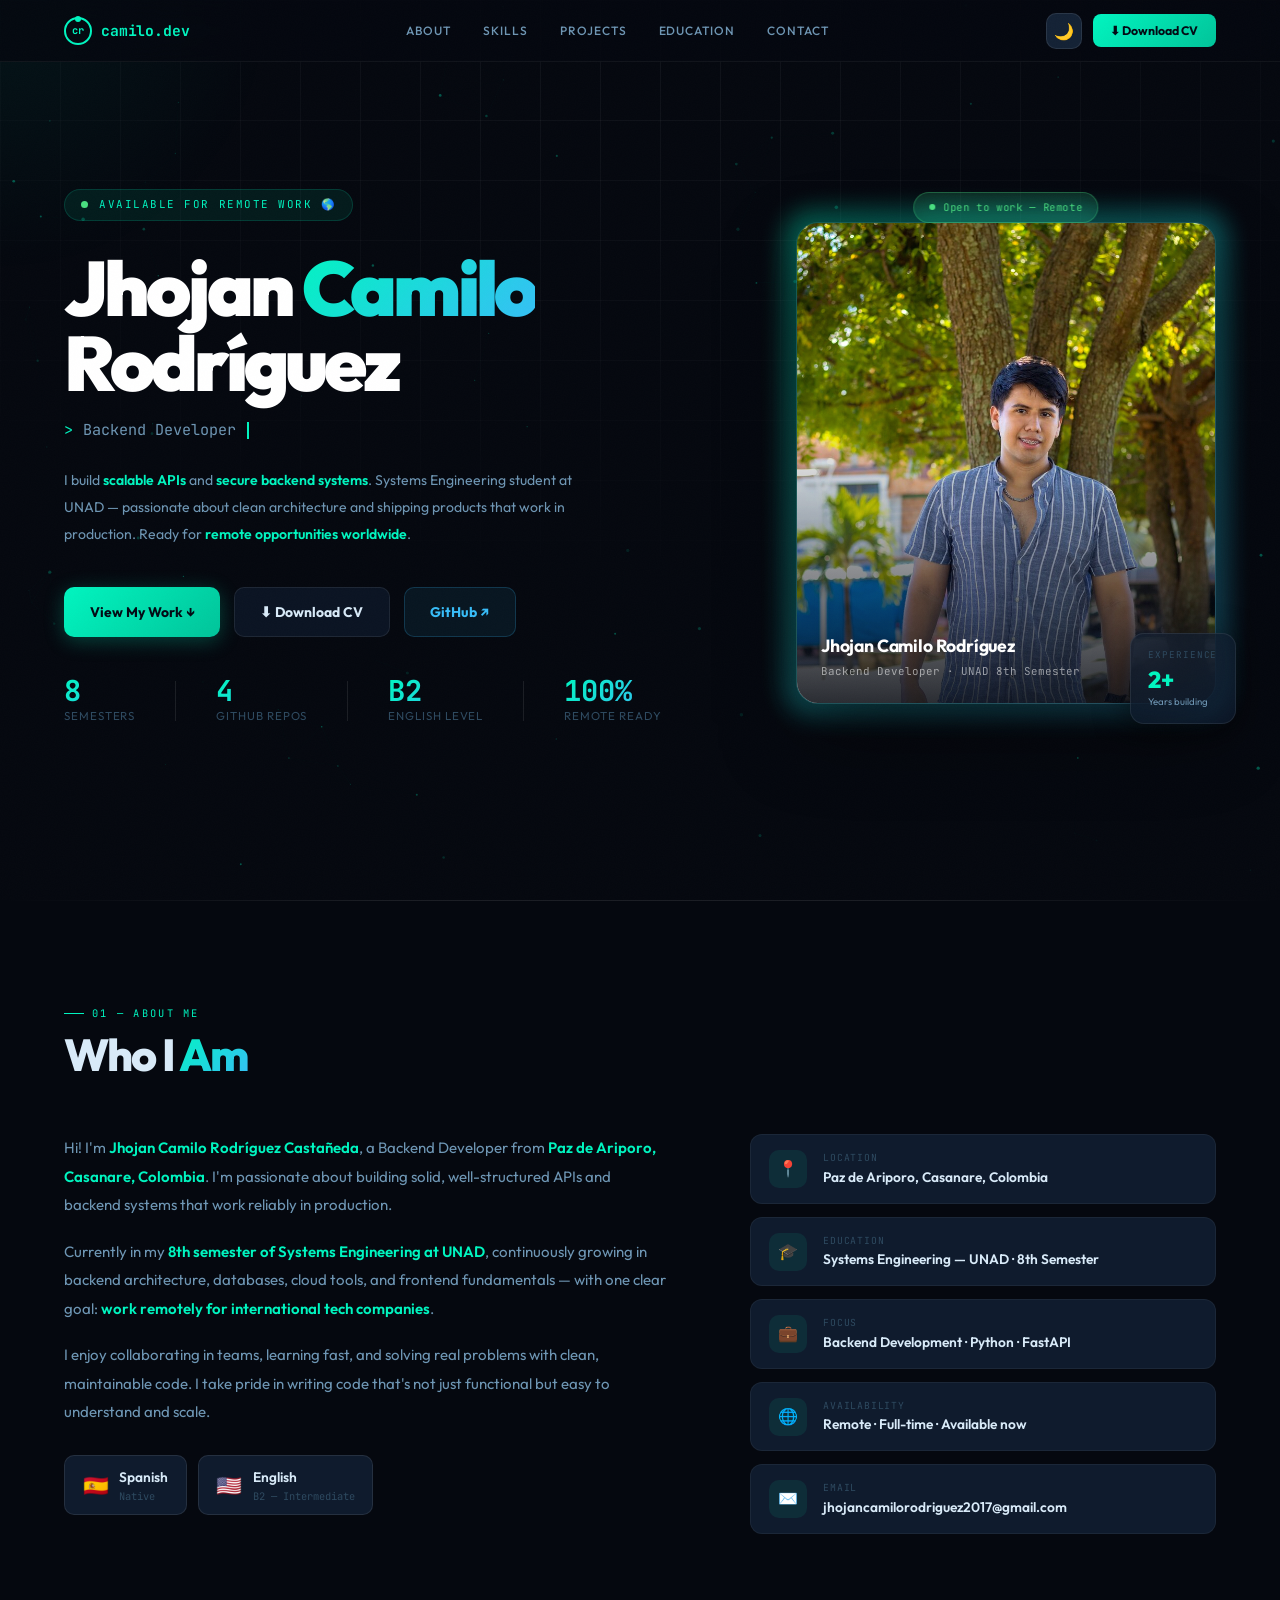
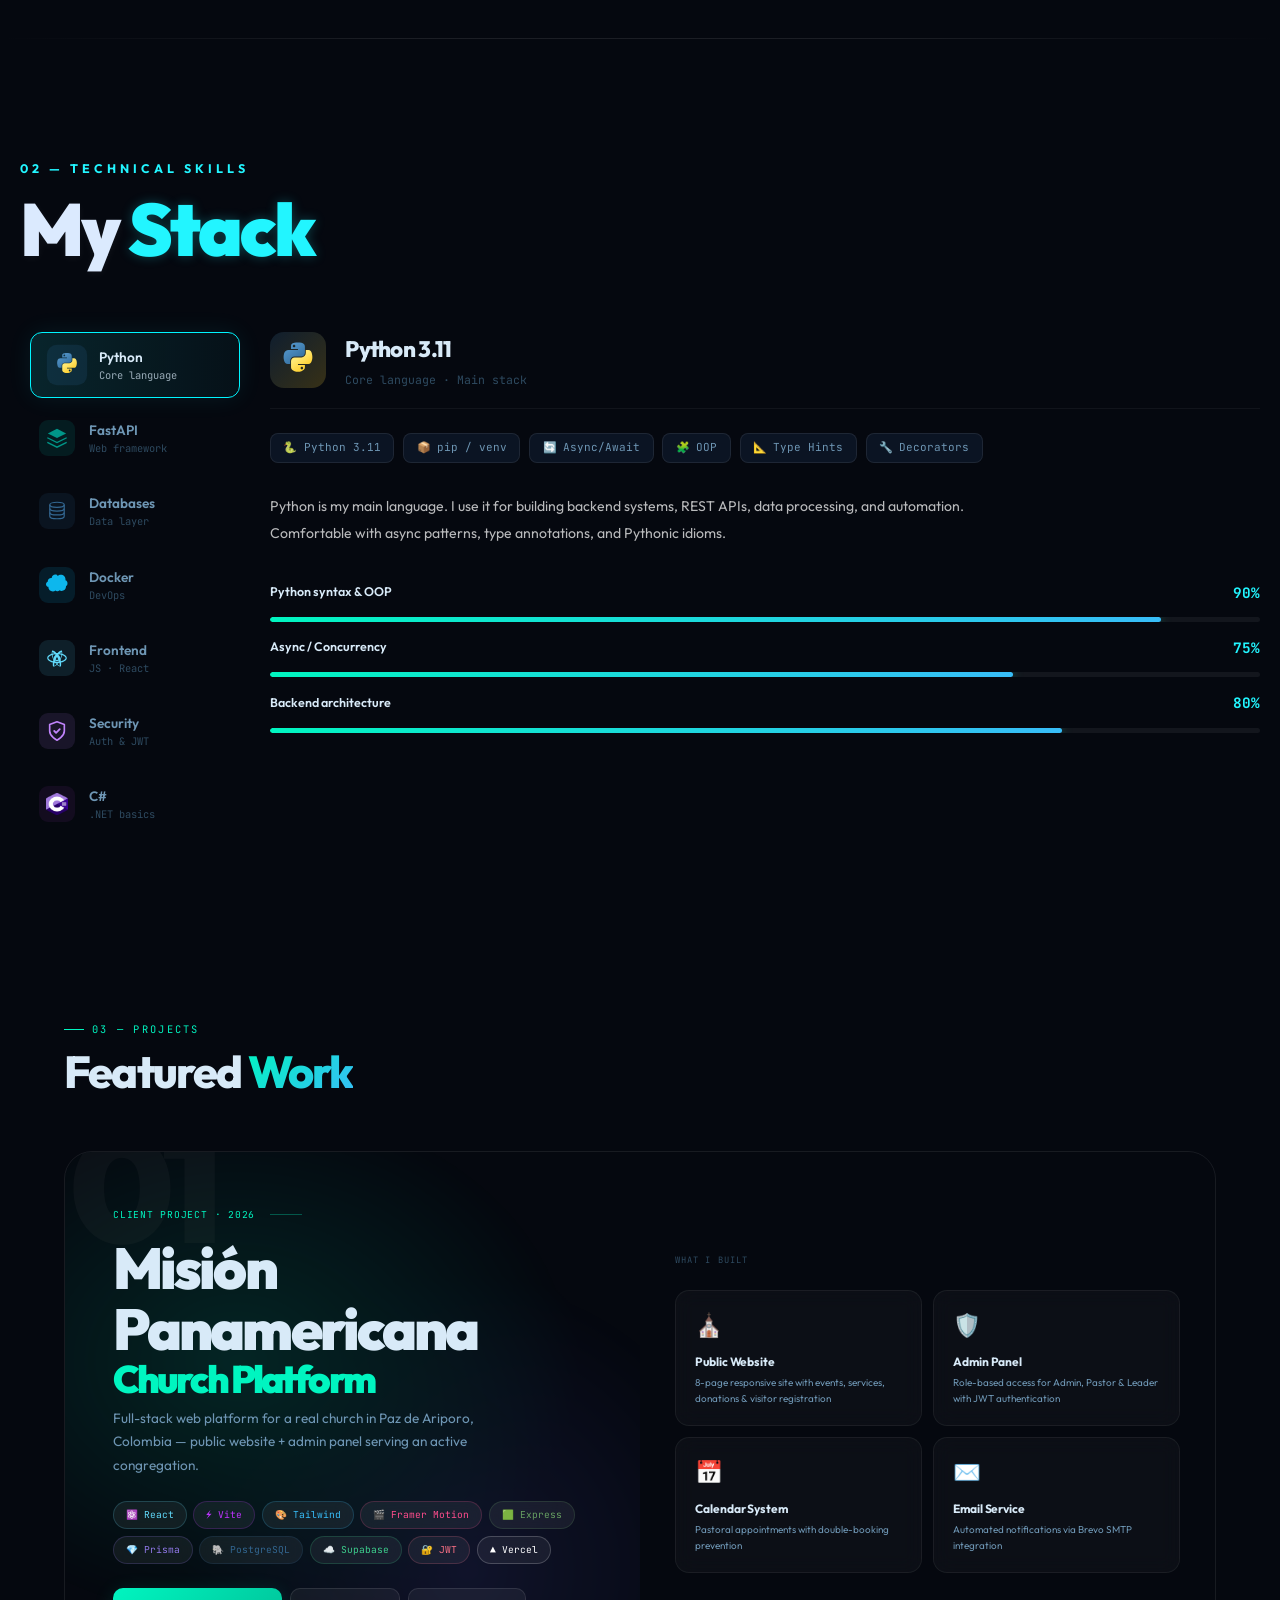
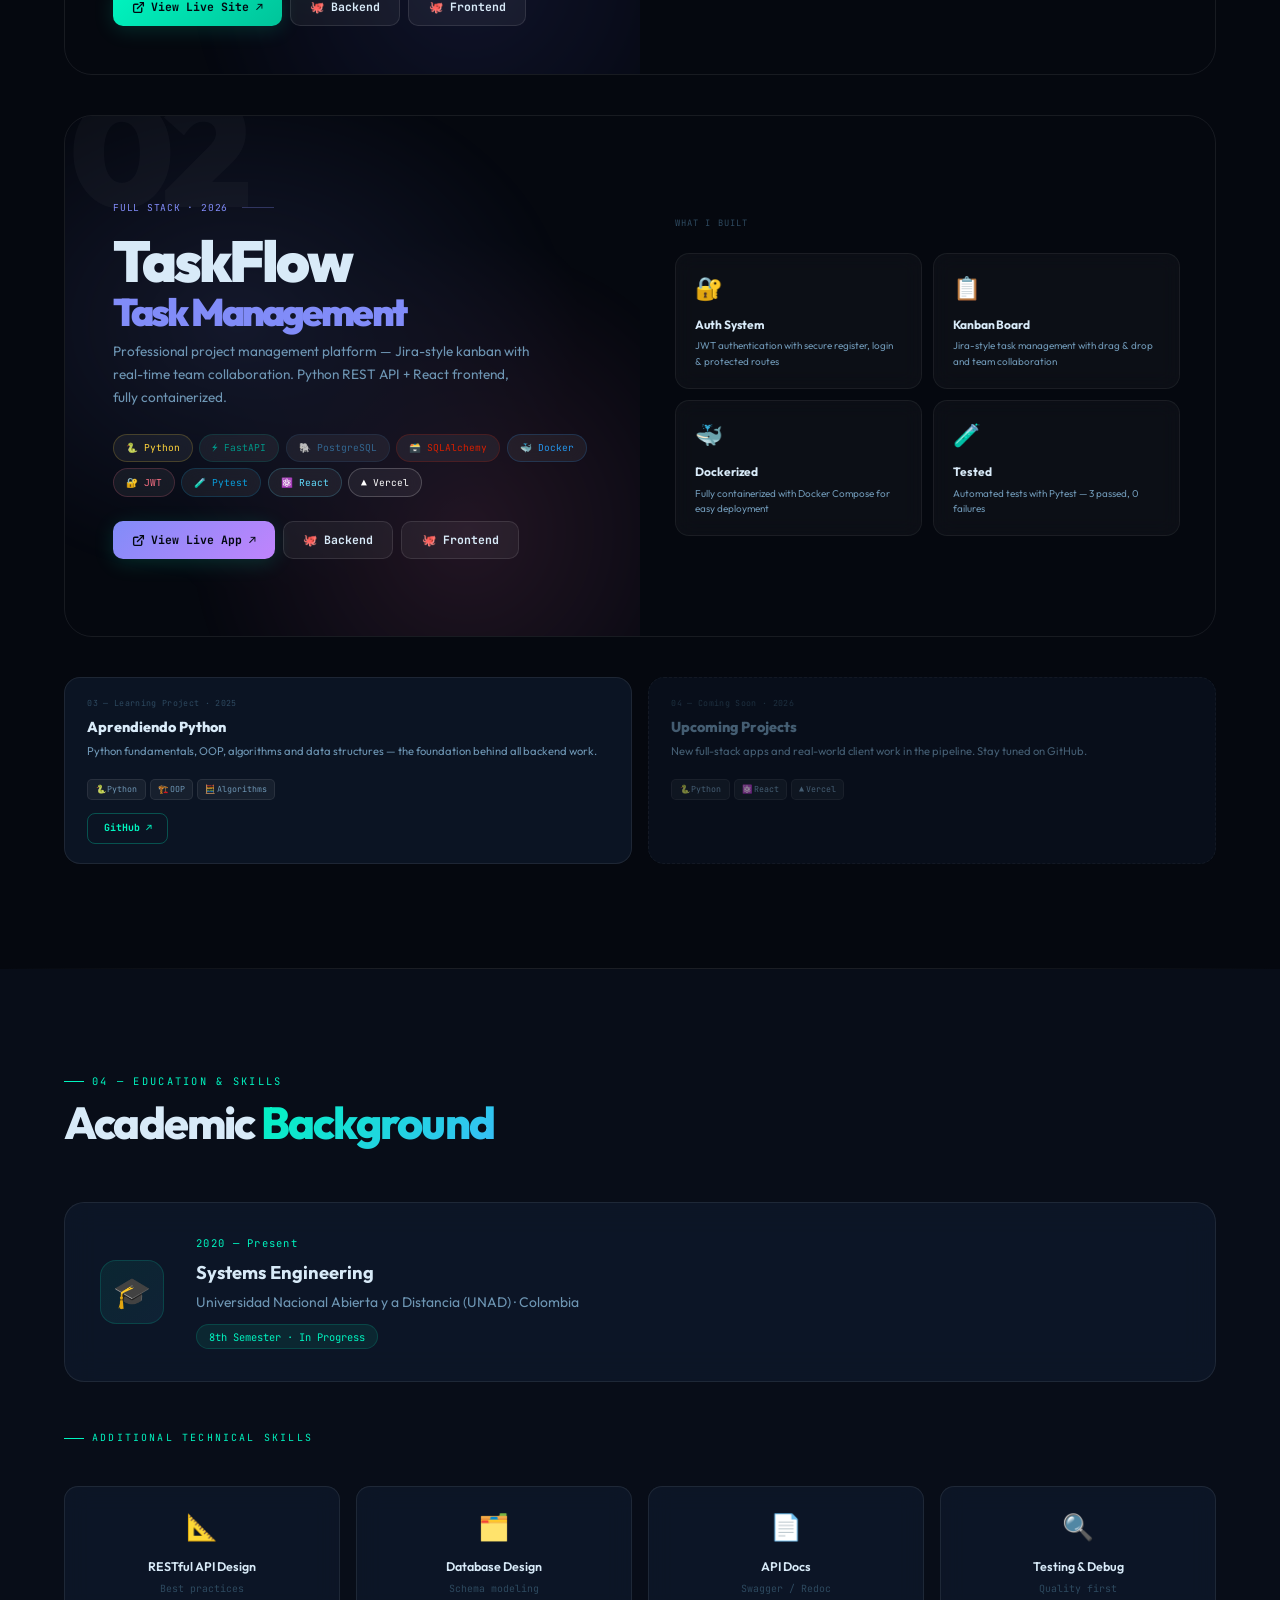
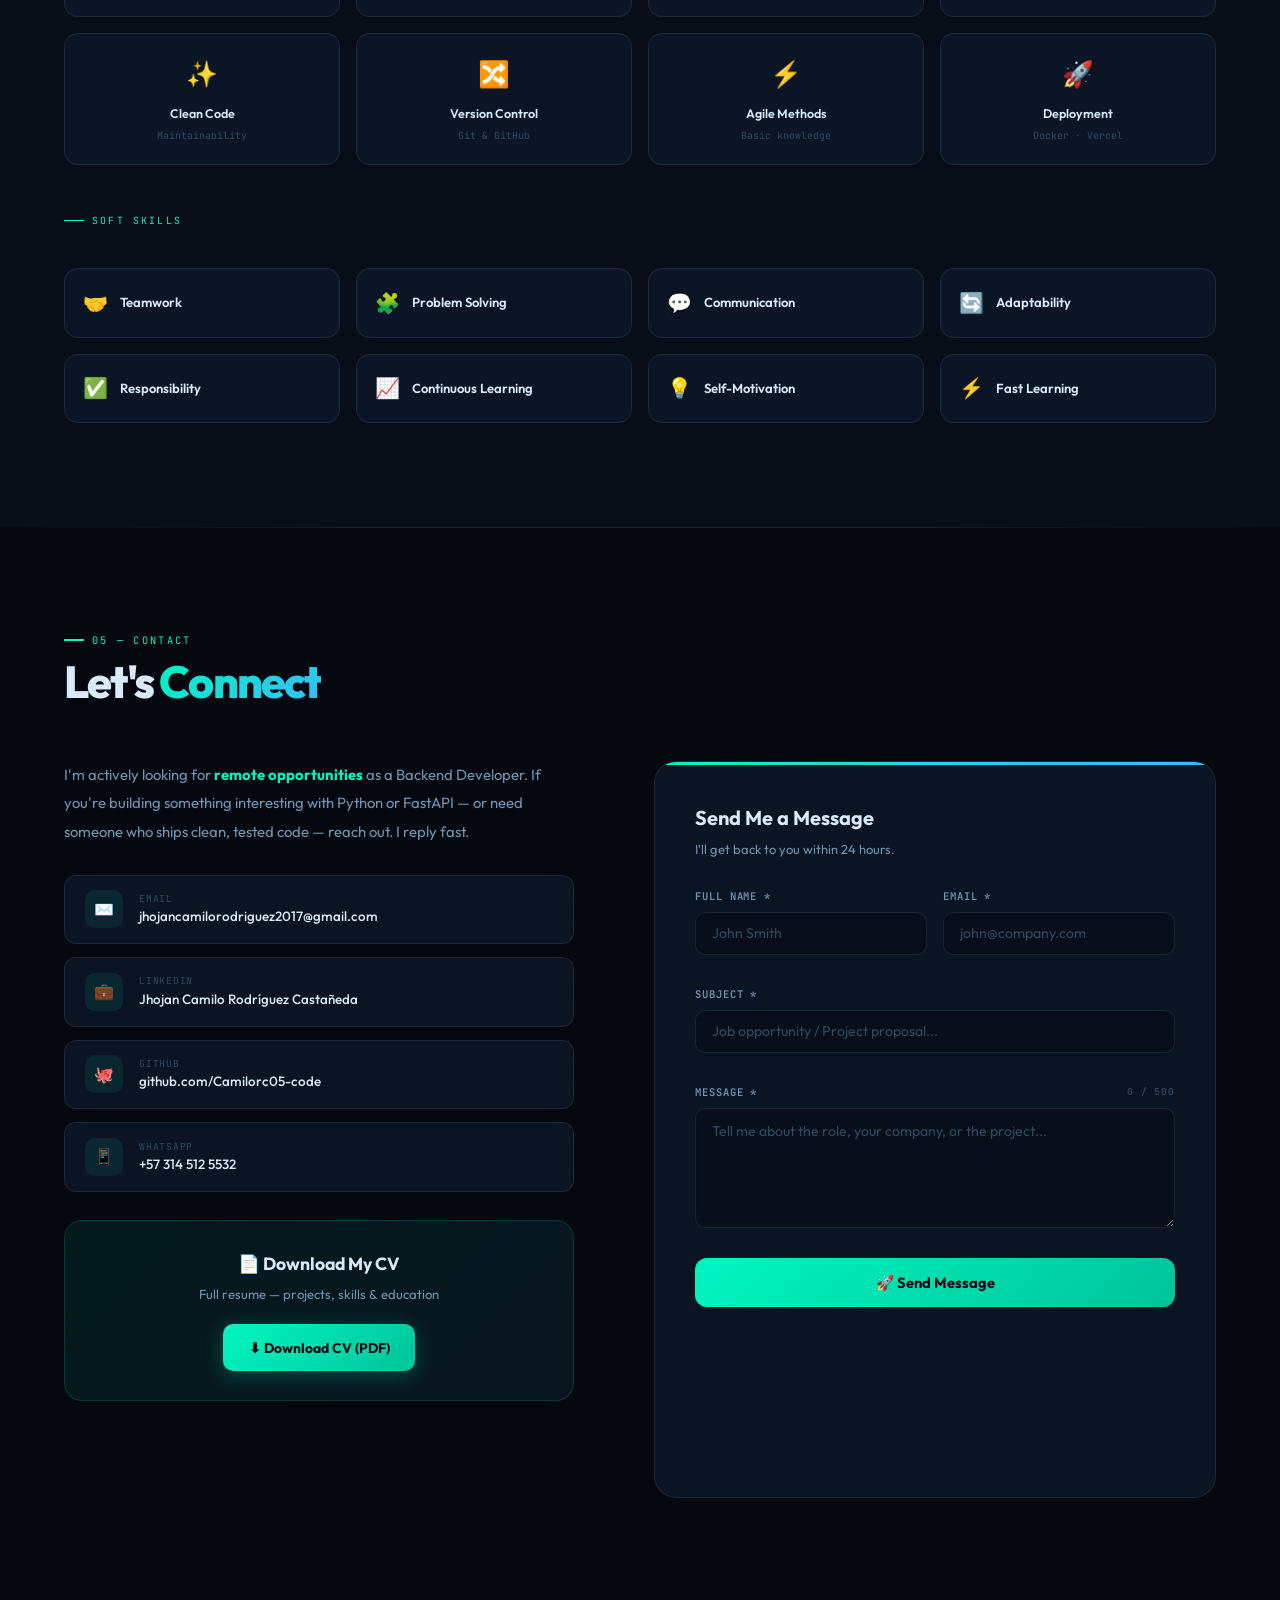
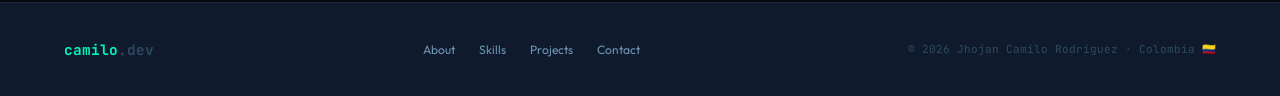
==== commit 4399baa4: "Add changes to the project" ====
--- a/index.html
+++ b/index.html
@@ -406,6 +406,7 @@
 <!-- PROJECTS -->
 <!-- PROJECTS -->
 <!-- PROJECTS -->
+<!-- PROJECTS -->
 <section class="sec" id="projects">
   <div class="si">
     <div class="rv"><div class="eyebrow">03 — Projects</div><h2 class="sec-h">Featured <em>Work</em></h2></div>
@@ -414,39 +415,56 @@
     <article class="hero-proj rv">
       <div class="hero-vis"><div class="spotlight"></div>
         <span class="hero-num">01</span>
-        <div class="hero-type">Client Project · 2026</div>
-        <h3 class="hero-name">Misión Panamericana<em>Church Platform</em></h3>
-        <p class="hero-subtitle">Full-stack web platform for a real church in Paz de Ariporo, Colombia — public website + admin panel serving an active congregation.</p>
-        <div class="hero-badges">
-          <span class="hero-badge" data-tech="react">⚛️ React</span>
-          <span class="hero-badge" data-tech="vite">⚡ Vite</span>
-          <span class="hero-badge" data-tech="tailwind">🎨 Tailwind</span>
-          <span class="hero-badge" data-tech="framer">🎬 Framer Motion</span>
-          <span class="hero-badge" data-tech="express">🟩 Express</span>
-          <span class="hero-badge" data-tech="prisma">💎 Prisma</span>
-          <span class="hero-badge" data-tech="postgres">🐘 PostgreSQL</span>
-          <span class="hero-badge" data-tech="supabase">☁️ Supabase</span>
-          <span class="hero-badge" data-tech="jwt">🔐 JWT</span>
-          <span class="hero-badge" data-tech="vercel">▲ Vercel</span>
-        </div>
-        <div class="hero-cta">
-          <a href="https://misionpanamericana.vercel.app/" target="_blank" class="cta-pri">
-            <svg width="13" height="13" viewBox="0 0 24 24" fill="none" stroke="currentColor" stroke-width="2.5" stroke-linecap="round" stroke-linejoin="round"><path d="M18 13v6a2 2 0 0 1-2 2H5a2 2 0 0 1-2-2V8a2 2 0 0 1 2-2h6"/><polyline points="15,3 21,3 21,9"/><line x1="10" y1="14" x2="21" y2="3"/></svg>
-            View Live Site ↗
-          </a>
-          <a href="https://github.com/Camilorc05-code/BACKEND-IGLESIA" target="_blank" class="cta-sec">🐙 Backend</a>
-          <a href="https://github.com/Camilorc05-code/FRONTEND-IGLESIA" target="_blank" class="cta-sec">🐙 Frontend</a>
+        <div class="hero-vis-content">
+          <div class="hero-type">Client Project · 2026</div>
+          <h3 class="hero-name">Misión Panamericana<em>Church Platform</em></h3>
+          <p class="hero-subtitle">Full-stack web platform for a real church in Paz de Ariporo, Colombia — public website + admin panel serving an active congregation.</p>
+          <div class="hero-badges">
+            <span class="hero-badge" data-tech="react">⚛️ React</span>
+            <span class="hero-badge" data-tech="vite">⚡ Vite</span>
+            <span class="hero-badge" data-tech="tailwind">🎨 Tailwind</span>
+            <span class="hero-badge" data-tech="framer">🎬 Framer Motion</span>
+            <span class="hero-badge" data-tech="express">🟩 Express</span>
+            <span class="hero-badge" data-tech="prisma">💎 Prisma</span>
+            <span class="hero-badge" data-tech="postgres">🐘 PostgreSQL</span>
+            <span class="hero-badge" data-tech="supabase">☁️ Supabase</span>
+            <span class="hero-badge" data-tech="jwt">🔐 JWT</span>
+            <span class="hero-badge" data-tech="vercel">▲ Vercel</span>
+          </div>
+          <div class="hero-cta">
+            <a href="https://misionpanamericana.vercel.app/" target="_blank" class="cta-pri">
+              <svg width="13" height="13" viewBox="0 0 24 24" fill="none" stroke="currentColor" stroke-width="2.5" stroke-linecap="round" stroke-linejoin="round"><path d="M18 13v6a2 2 0 0 1-2 2H5a2 2 0 0 1-2-2V8a2 2 0 0 1 2-2h6"/><polyline points="15,3 21,3 21,9"/><line x1="10" y1="14" x2="21" y2="3"/></svg>
+              View Live Site ↗
+            </a>
+            <a href="https://github.com/Camilorc05-code/BACKEND-IGLESIA" target="_blank" class="cta-sec">🐙 Backend</a>
+            <a href="https://github.com/Camilorc05-code/FRONTEND-IGLESIA" target="_blank" class="cta-sec">🐙 Frontend</a>
+          </div>
         </div>
       </div>
       <div class="hero-data">
-        <ul class="hero-features">
-          <li><span class="fi">✦</span>8-page public site with events, services &amp; donations</li>
-          <li><span class="fi">✦</span>Admin panel with role-based access (Admin / Pastor / Leader)</li>
-          <li><span class="fi">✦</span>Pastoral calendar with double-booking prevention</li>
-          <li><span class="fi">✦</span>Email notifications via Brevo SMTP</li>
-          <li><span class="fi">✦</span>Multi-step visitor registration wizard</li>
-          <li><span class="fi">✦</span>Framer Motion animations &amp; fully responsive</li>
-        </ul>
+        <div class="hd-label">What I Built</div>
+        <div class="hd-cards">
+          <div class="hd-card">
+            <div class="hd-card-icon">⛪</div>
+            <div class="hd-card-title">Public Website</div>
+            <div class="hd-card-desc">8-page responsive site with events, services, donations & visitor registration</div>
+          </div>
+          <div class="hd-card">
+            <div class="hd-card-icon">🛡️</div>
+            <div class="hd-card-title">Admin Panel</div>
+            <div class="hd-card-desc">Role-based access for Admin, Pastor & Leader with JWT authentication</div>
+          </div>
+          <div class="hd-card">
+            <div class="hd-card-icon">📅</div>
+            <div class="hd-card-title">Calendar System</div>
+            <div class="hd-card-desc">Pastoral appointments with double-booking prevention</div>
+          </div>
+          <div class="hd-card">
+            <div class="hd-card-icon">✉️</div>
+            <div class="hd-card-title">Email Service</div>
+            <div class="hd-card-desc">Automated notifications via Brevo SMTP integration</div>
+          </div>
+        </div>
       </div>
     </article>
 
@@ -454,38 +472,55 @@
     <article class="hero-proj rv" style="--acc:#818cf8;--acc2:#c084fc;--acc3:#f472b6">
       <div class="hero-vis"><div class="spotlight"></div>
         <span class="hero-num">02</span>
-        <div class="hero-type">Full Stack · 2026</div>
-        <h3 class="hero-name">TaskFlow<em>Task Management</em></h3>
-        <p class="hero-subtitle">Professional project management platform — Jira-style kanban with real-time team collaboration. Python REST API + React frontend, fully containerized.</p>
-        <div class="hero-badges">
-          <span class="hero-badge" data-tech="python">🐍 Python</span>
-          <span class="hero-badge" data-tech="fastapi">⚡ FastAPI</span>
-          <span class="hero-badge" data-tech="postgres">🐘 PostgreSQL</span>
-          <span class="hero-badge" data-tech="sqlalchemy">🗃️ SQLAlchemy</span>
-          <span class="hero-badge" data-tech="docker">🐳 Docker</span>
-          <span class="hero-badge" data-tech="jwt">🔐 JWT</span>
-          <span class="hero-badge" data-tech="pytest">🧪 Pytest</span>
-          <span class="hero-badge" data-tech="react">⚛️ React</span>
-          <span class="hero-badge" data-tech="vercel">▲ Vercel</span>
-        </div>
-        <div class="hero-cta">
-          <a href="https://taskflow-frontend-taupe.vercel.app/" target="_blank" class="cta-pri">
-            <svg width="13" height="13" viewBox="0 0 24 24" fill="none" stroke="currentColor" stroke-width="2.5" stroke-linecap="round" stroke-linejoin="round"><path d="M18 13v6a2 2 0 0 1-2 2H5a2 2 0 0 1-2-2V8a2 2 0 0 1 2-2h6"/><polyline points="15,3 21,3 21,9"/><line x1="10" y1="14" x2="21" y2="3"/></svg>
-            View Live App ↗
-          </a>
-          <a href="https://github.com/Camilorc05-code/TASKFLOW_BACKEND" target="_blank" class="cta-sec">🐙 Backend</a>
-          <a href="https://github.com/Camilorc05-code/TASKFLOW_FRONTEND" target="_blank" class="cta-sec">🐙 Frontend</a>
+        <div class="hero-vis-content">
+          <div class="hero-type">Full Stack · 2026</div>
+          <h3 class="hero-name">TaskFlow<em>Task Management</em></h3>
+          <p class="hero-subtitle">Professional project management platform — Jira-style kanban with real-time team collaboration. Python REST API + React frontend, fully containerized.</p>
+          <div class="hero-badges">
+            <span class="hero-badge" data-tech="python">🐍 Python</span>
+            <span class="hero-badge" data-tech="fastapi">⚡ FastAPI</span>
+            <span class="hero-badge" data-tech="postgres">🐘 PostgreSQL</span>
+            <span class="hero-badge" data-tech="sqlalchemy">🗃️ SQLAlchemy</span>
+            <span class="hero-badge" data-tech="docker">🐳 Docker</span>
+            <span class="hero-badge" data-tech="jwt">🔐 JWT</span>
+            <span class="hero-badge" data-tech="pytest">🧪 Pytest</span>
+            <span class="hero-badge" data-tech="react">⚛️ React</span>
+            <span class="hero-badge" data-tech="vercel">▲ Vercel</span>
+          </div>
+          <div class="hero-cta">
+            <a href="https://taskflow-frontend-taupe.vercel.app/" target="_blank" class="cta-pri">
+              <svg width="13" height="13" viewBox="0 0 24 24" fill="none" stroke="currentColor" stroke-width="2.5" stroke-linecap="round" stroke-linejoin="round"><path d="M18 13v6a2 2 0 0 1-2 2H5a2 2 0 0 1-2-2V8a2 2 0 0 1 2-2h6"/><polyline points="15,3 21,3 21,9"/><line x1="10" y1="14" x2="21" y2="3"/></svg>
+              View Live App ↗
+            </a>
+            <a href="https://github.com/Camilorc05-code/TASKFLOW_BACKEND" target="_blank" class="cta-sec">🐙 Backend</a>
+            <a href="https://github.com/Camilorc05-code/TASKFLOW_FRONTEND" target="_blank" class="cta-sec">🐙 Frontend</a>
+          </div>
         </div>
       </div>
       <div class="hero-data">
-        <ul class="hero-features">
-          <li><span class="fi">✦</span>JWT Authentication — secure register &amp; login</li>
-          <li><span class="fi">✦</span>Teams &amp; Tasks with ownership validation</li>
-          <li><span class="fi">✦</span>Pagination and filtering on all endpoints</li>
-          <li><span class="fi">✦</span>PostgreSQL + SQLAlchemy ORM + Alembic migrations</li>
-          <li><span class="fi">✦</span>Fully containerized with Docker Compose</li>
-          <li><span class="fi">✦</span>Automated tests — 3 passed, 0 failures</li>
-        </ul>
+        <div class="hd-label">What I Built</div>
+        <div class="hd-cards">
+          <div class="hd-card">
+            <div class="hd-card-icon">🔐</div>
+            <div class="hd-card-title">Auth System</div>
+            <div class="hd-card-desc">JWT authentication with secure register, login & protected routes</div>
+          </div>
+          <div class="hd-card">
+            <div class="hd-card-icon">📋</div>
+            <div class="hd-card-title">Kanban Board</div>
+            <div class="hd-card-desc">Jira-style task management with drag & drop and team collaboration</div>
+          </div>
+          <div class="hd-card">
+            <div class="hd-card-icon">🐳</div>
+            <div class="hd-card-title">Dockerized</div>
+            <div class="hd-card-desc">Fully containerized with Docker Compose for easy deployment</div>
+          </div>
+          <div class="hd-card">
+            <div class="hd-card-icon">🧪</div>
+            <div class="hd-card-title">Tested</div>
+            <div class="hd-card-desc">Automated tests with Pytest — 3 passed, 0 failures</div>
+          </div>
+        </div>
       </div>
     </article>
 
@@ -507,6 +542,7 @@
     </div>
   </div>
 </section>
+
 
 
 
--- a/css/style.css
+++ b/css/style.css
@@ -1285,7 +1285,7 @@
 }
 
 /* ═══════════════════════════════════════════════════════
-   PROJECT SHOWCASE — VISUAL IDENTITY + FEATURES
+   PROJECT SHOWCASE
    ═══════════════════════════════════════════════════════ */
 
 /* ── Outer wrapper ── */
@@ -1334,28 +1334,28 @@
   color:rgba(255,255,255,.03);position:absolute;top:-.2em;left:.3rem;
   font-family:'Outfit',sans-serif;letter-spacing:-.08em;pointer-events:none;
 }
+.hero-vis-content{position:relative;z-index:1}
 .hero-type{
   display:inline-flex;align-items:center;gap:.4rem;
   font-size:.6rem;font-family:'JetBrains Mono',monospace;
   color:var(--acc);letter-spacing:.08em;text-transform:uppercase;
-  margin-bottom:1rem;position:relative;z-index:1;
+  margin-bottom:1rem;
 }
 .hero-type::after{content:'';flex:1;height:1px;background:var(--acc);opacity:.3;min-width:2rem;margin-left:.5rem}
 .hero-name{
   font-size:clamp(2rem,4.5vw,3.6rem);font-weight:900;
   color:var(--txt);letter-spacing:-.05em;line-height:1.05;
-  margin-bottom:.5rem;position:relative;z-index:1;
+  margin-bottom:.5rem;
 }
 .hero-name em{font-style:normal;display:block;color:var(--acc);font-size:clamp(1.4rem,3vw,2.4rem)}
 .hero-subtitle{
   font-size:.85rem;color:var(--txt2);line-height:1.7;max-width:26rem;
-  position:relative;z-index:1;margin-bottom:1.5rem;
+  margin-bottom:1.5rem;
 }
 
 /* ── Floating tech badges ── */
 .hero-badges{
-  display:flex;flex-wrap:wrap;gap:.4rem;position:relative;z-index:1;
-  margin-bottom:1.5rem;
+  display:flex;flex-wrap:wrap;gap:.4rem;margin-bottom:1.5rem;
 }
 .hero-badge{
   display:inline-flex;align-items:center;gap:.3rem;
@@ -1364,15 +1364,8 @@
   background:rgba(255,255,255,.06);backdrop-filter:blur(10px);
   border:1px solid rgba(255,255,255,.08);color:var(--txt2);
   transition:all .3s;cursor:default;
-  animation:badgeFloat 3s ease-in-out infinite;
-}
-.hero-badge:nth-child(2n){animation-delay:-.5s}
-.hero-badge:nth-child(3n){animation-delay:-1.2s}
-.hero-badge:nth-child(5n){animation-delay:-2s}
-@keyframes badgeFloat{
-  0%,100%{transform:translateY(0)}
-  50%{transform:translateY(-3px)}
-}
+}
+.hero-badge:hover{transform:translateY(-2px)}
 
 /* Tech badge unique colors */
 .hero-badge[data-tech="react"]{color:#61dafb;border-color:rgba(97,218,251,.2)}
@@ -1406,19 +1399,39 @@
 .hero-badge[data-tech="pytest"]{color:#0a9edc;border-color:rgba(10,158,220,.2)}
 .hero-badge[data-tech="pytest"]:hover{background:rgba(10,158,220,.1);border-color:rgba(10,158,220,.4)}
 
-/* ── Right: features ── */
-.hero-data{padding:2.5rem;display:flex;flex-direction:column;justify-content:center;gap:1rem;position:relative;z-index:1}
-.hero-features{list-style:none;padding:0;margin:0}
-.hero-features li{
-  display:flex;align-items:flex-start;gap:.6rem;
-  padding:.55rem 0;font-size:.78rem;color:var(--txt2);line-height:1.7;
-  border-bottom:1px solid rgba(255,255,255,.04);
-}
-.hero-features li:last-child{border-bottom:none}
-.hero-features .fi{color:var(--acc);flex-shrink:0;margin-top:.15rem;font-size:.65rem}
+/* ── Right: feature cards ── */
+.hero-data{
+  padding:2.5rem 2.2rem;display:flex;flex-direction:column;
+  justify-content:center;gap:1.2rem;position:relative;z-index:1;
+}
+.hd-label{
+  font-size:.55rem;font-family:'JetBrains Mono',monospace;
+  color:var(--txt3);text-transform:uppercase;letter-spacing:.12em;
+  margin-bottom:.2rem;
+}
+.hd-cards{display:grid;grid-template-columns:1fr 1fr;gap:.7rem}
+.hd-card{
+  padding:1.1rem 1.2rem;border-radius:14px;
+  background:rgba(255,255,255,.03);backdrop-filter:blur(10px);
+  border:1px solid rgba(255,255,255,.06);
+  transition:all .3s;cursor:default;
+}
+.hd-card:hover{
+  border-color:rgba(0,245,192,.2);
+  background:rgba(255,255,255,.05);
+  transform:translateY(-2px);
+}
+.hd-card-icon{font-size:1.4rem;margin-bottom:.5rem}
+.hd-card-title{
+  font-size:.75rem;font-weight:700;color:var(--txt);
+  margin-bottom:.25rem;letter-spacing:-.01em;
+}
+.hd-card-desc{
+  font-size:.62rem;color:var(--txt2);line-height:1.6;
+}
 
 /* CTA */
-.hero-cta{display:flex;gap:.5rem;flex-wrap:wrap;margin-top:.5rem;position:relative;z-index:1}
+.hero-cta{display:flex;gap:.5rem;flex-wrap:wrap;margin-top:.3rem}
 .hero-cta a{
   display:inline-flex;align-items:center;gap:.35rem;
   padding:.55rem 1.2rem;border-radius:10px;
@@ -1442,10 +1455,12 @@
   .hero-proj{grid-template-columns:1fr;min-height:auto}
   .hero-vis{min-height:280px;padding:2rem}
   .hero-data{padding:1.5rem 2rem}
+  .hd-cards{grid-template-columns:1fr 1fr}
 }
 @media(max-width:600px){
   .hero-name{font-size:1.8rem}
   .hero-name em{font-size:1.2rem}
+  .hd-cards{grid-template-columns:1fr}
 }
 
 /* ══════════════ MINI PROJECTS ══════════════ */
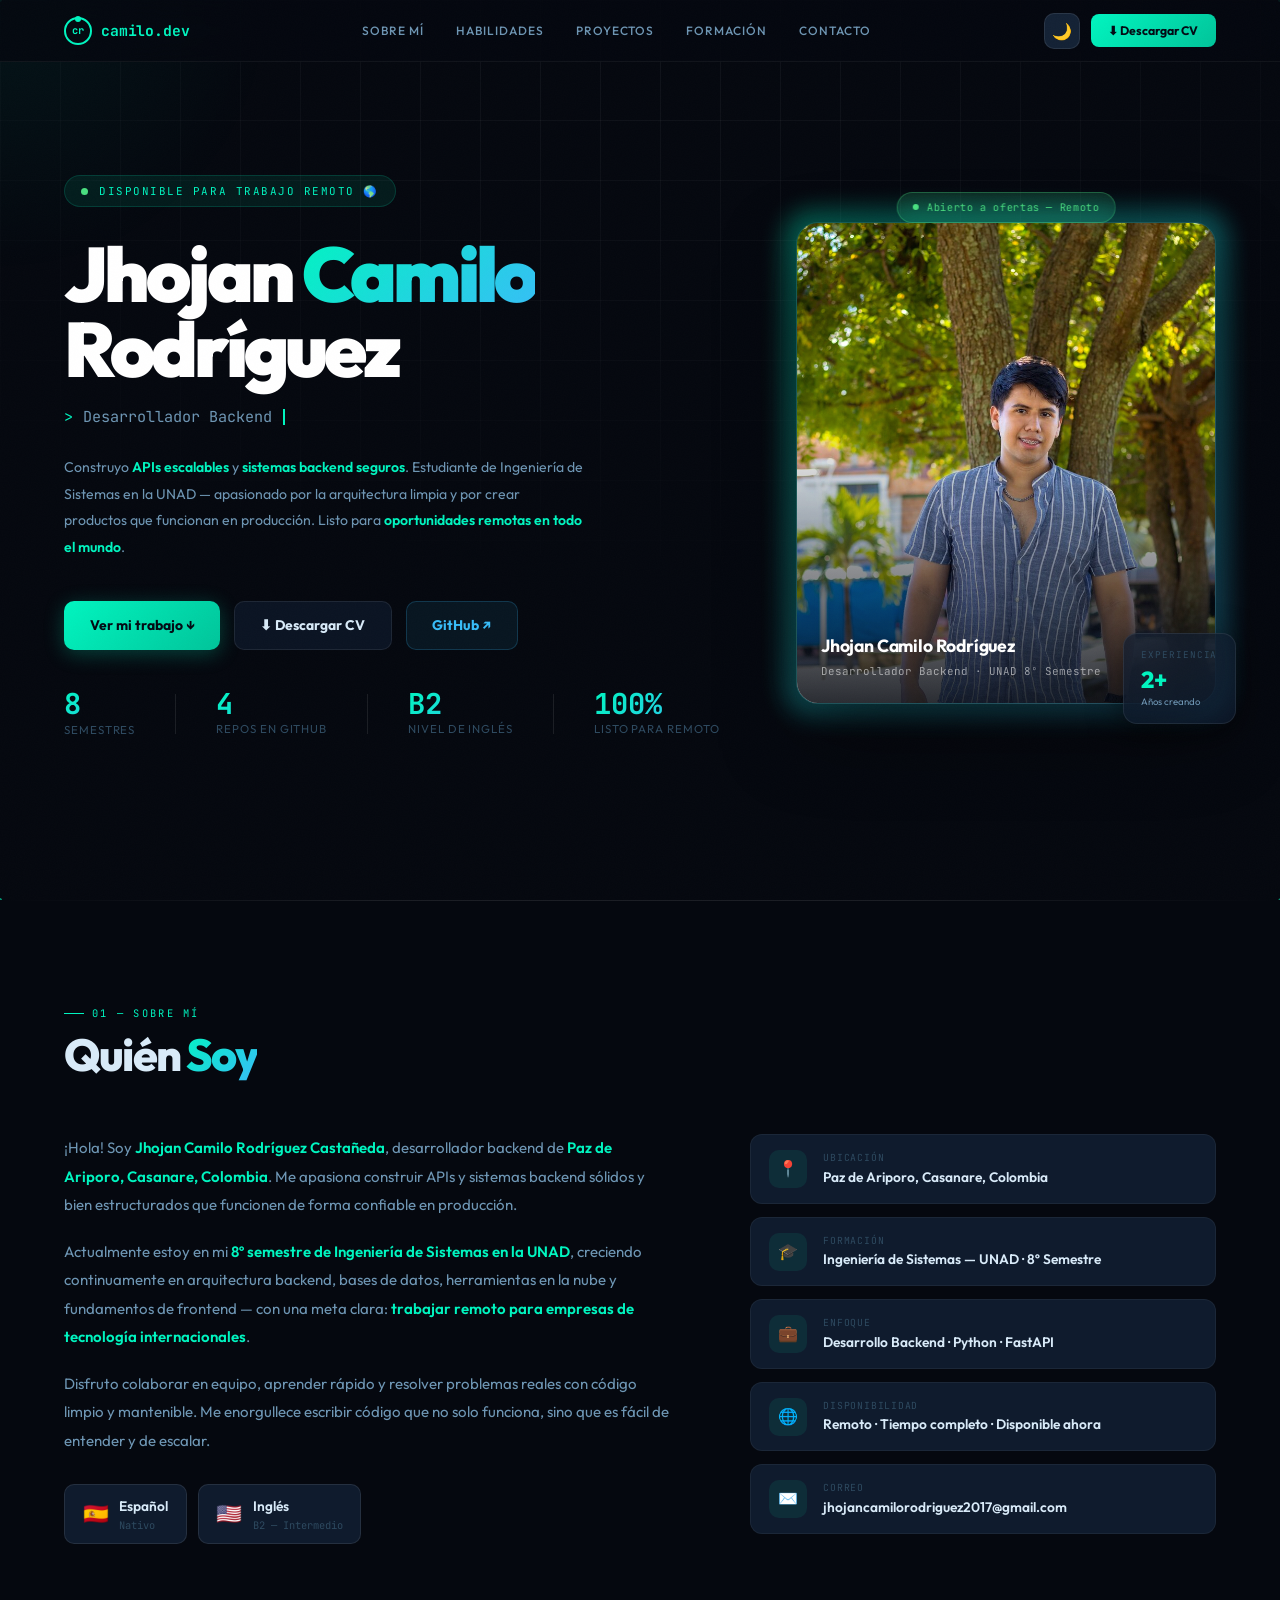
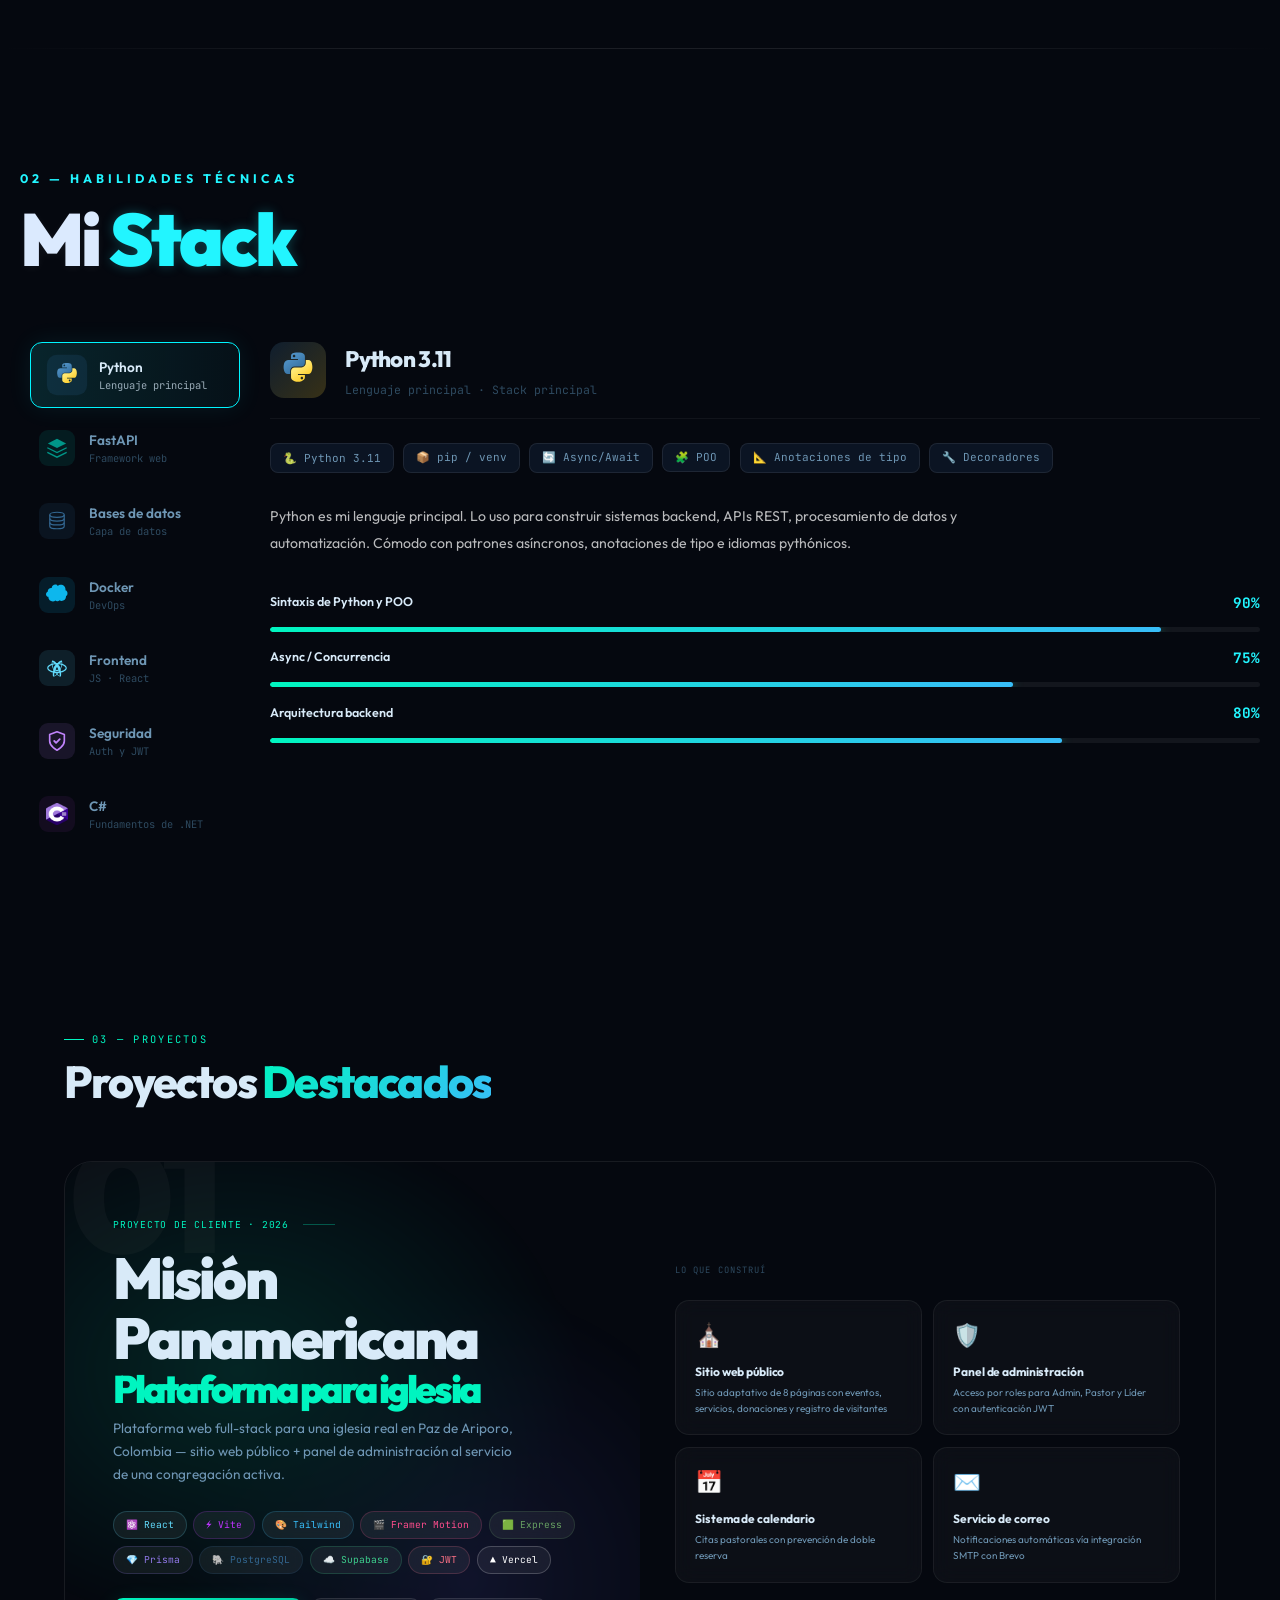
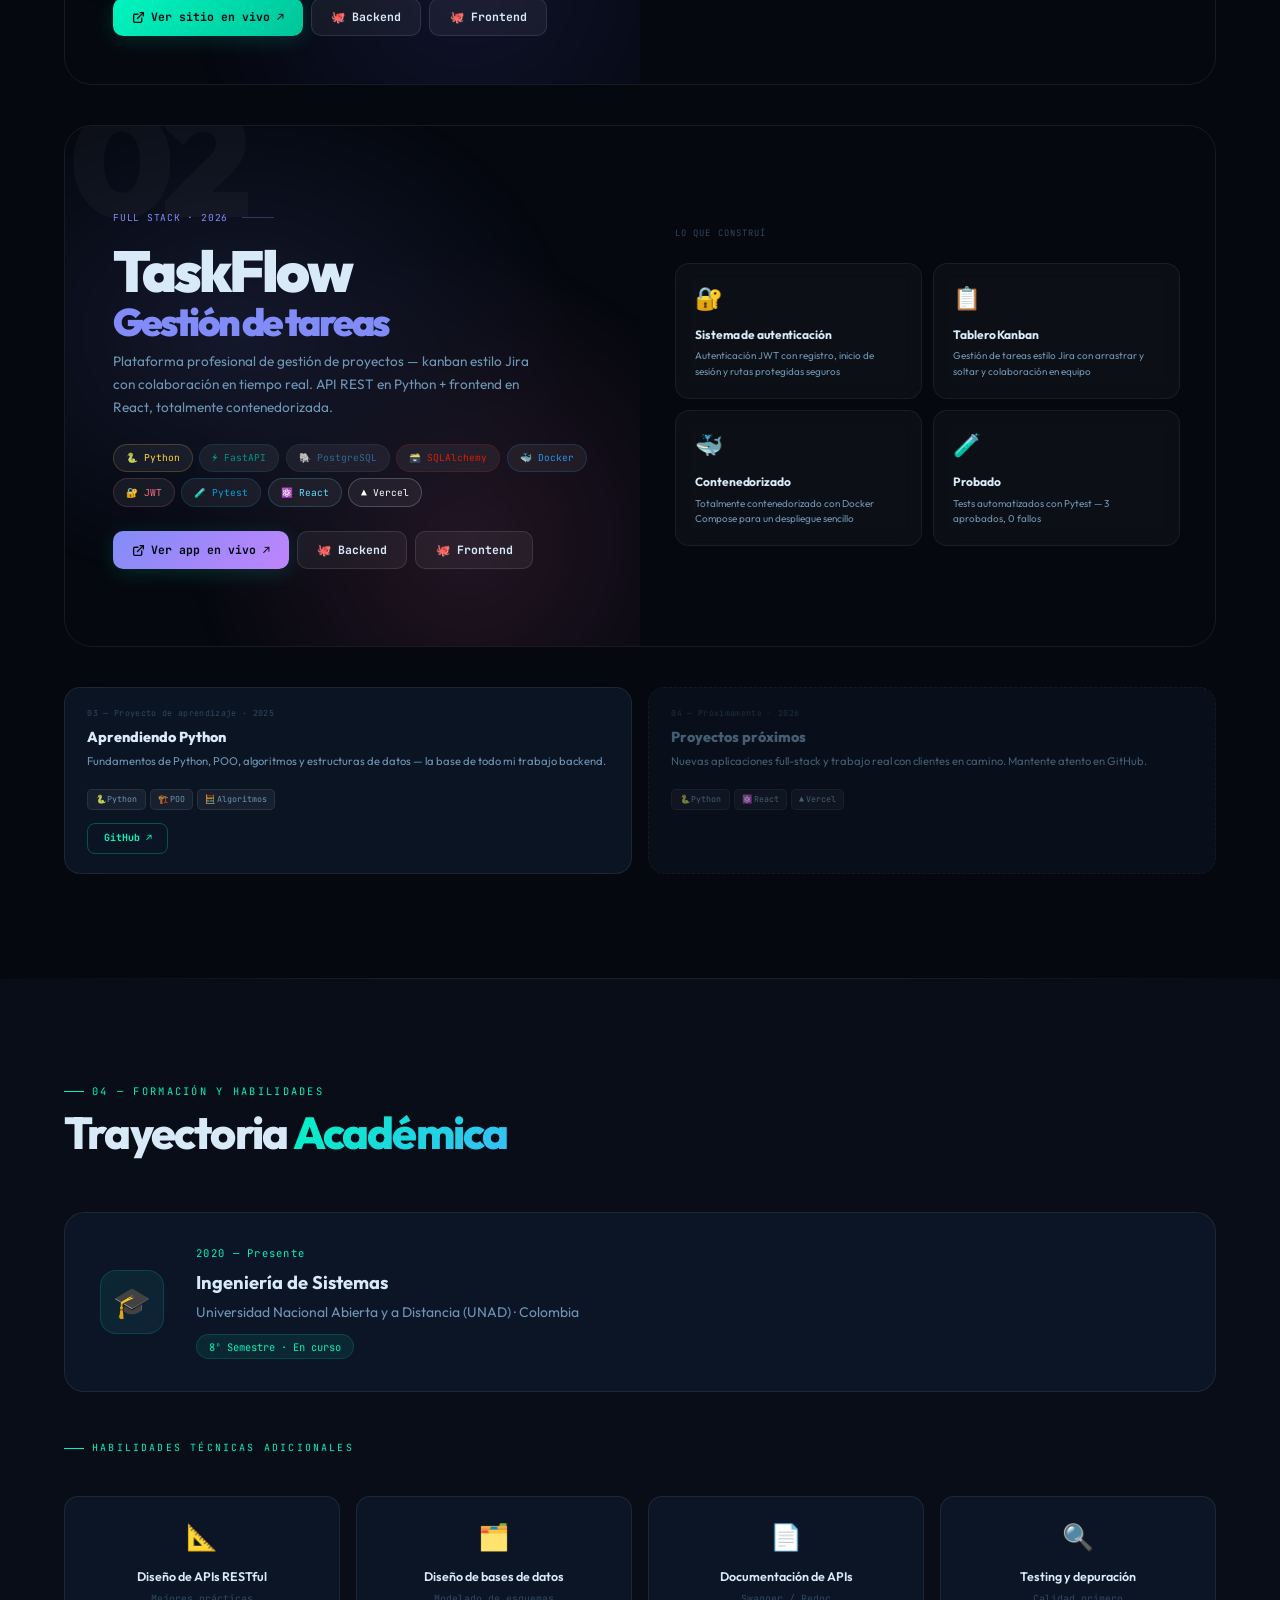
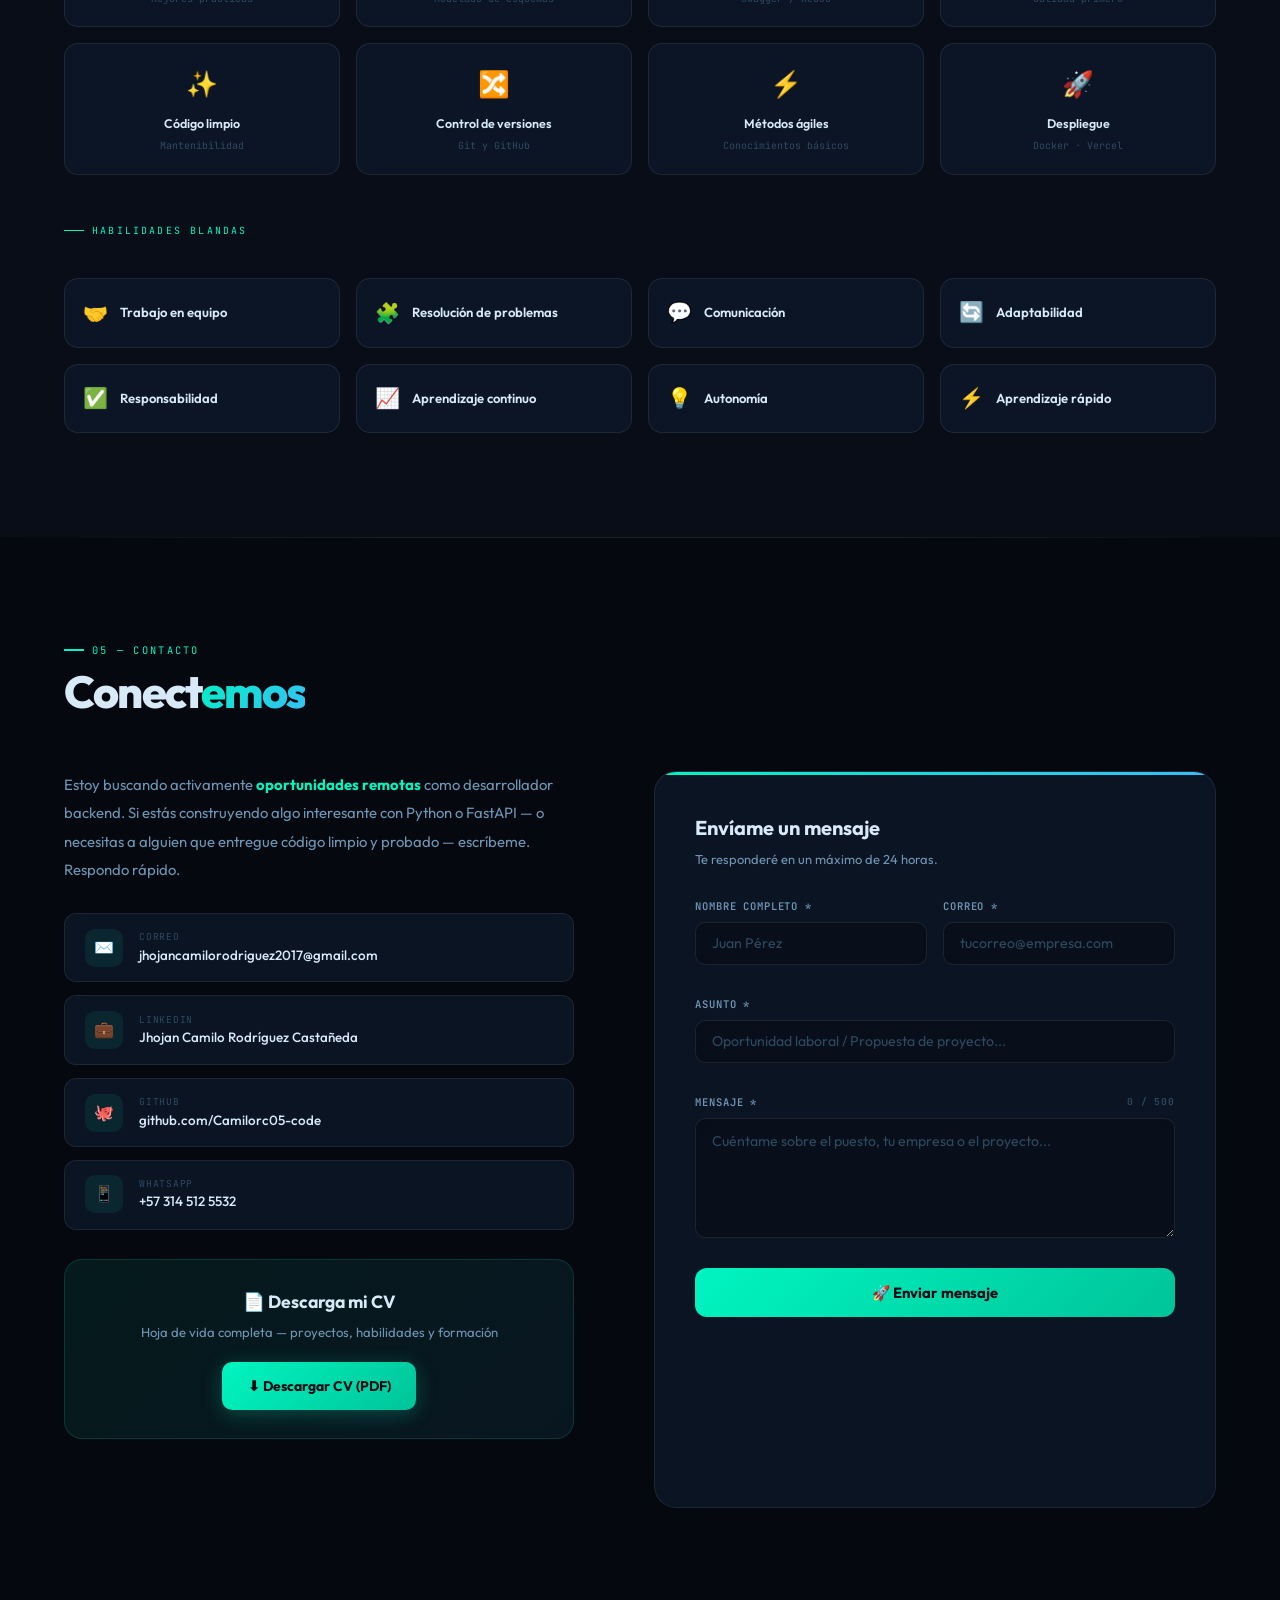
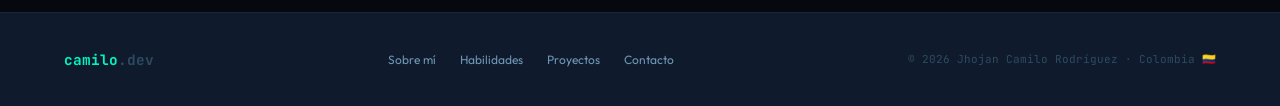
==== commit 6786feb6: "Translate website content to Spanish" ====
--- a/index.html
+++ b/index.html
@@ -1,10 +1,10 @@
 <!DOCTYPE html>
-<html lang="en" data-theme="dark">
+<html lang="es" data-theme="dark">
 <head>
 <meta charset="UTF-8"/>
 <meta name="viewport" content="width=device-width,initial-scale=1.0"/>
-<meta name="description" content="Jhojan Camilo Rodríguez — Backend Developer. Python, FastAPI, Docker. Available for remote work worldwide."/>
-<title>Camilo Rodríguez — Backend Developer</title>
+<meta name="description" content="Jhojan Camilo Rodríguez — Desarrollador Backend. Python, FastAPI, Docker. Disponible para trabajo remoto en todo el mundo."/>
+<title>Camilo Rodríguez — Desarrollador Backend</title>
 <link rel="preconnect" href="https://fonts.googleapis.com"/>
 <link href="https://fonts.googleapis.com/css2?family=Outfit:wght@300;400;500;600;700;800;900&family=JetBrains+Mono:wght@400;500;700&display=swap" rel="stylesheet"/>
 <link rel="stylesheet" href="css/style.css" />
@@ -23,25 +23,25 @@
     camilo.dev
   </div>
   <div class="nav-links">
-    <a href="#about">About</a>
-    <a href="#skills">Skills</a>
-    <a href="#projects">Projects</a>
-    <a href="#education">Education</a>
-    <a href="#contact">Contact</a>
+    <a href="#about">Sobre mí</a>
+    <a href="#skills">Habilidades</a>
+    <a href="#projects">Proyectos</a>
+    <a href="#education">Formación</a>
+    <a href="#contact">Contacto</a>
   </div>
   <div class="nav-right">
-    <button id="theme-toggle" title="Toggle theme">🌙</button>
-    <a href="assets/CV.pdf" class="nav-cv btn-shine" id="nav-dl">⬇ Download CV</a>
+    <button id="theme-toggle" title="Cambiar tema">🌙</button>
+    <a href="assets/CV.pdf" class="nav-cv btn-shine" id="nav-dl">⬇ Descargar CV</a>
     <button id="hamburger"><span></span><span></span><span></span></button>
   </div>
 </nav>
 <div id="mob-nav">
-  <a href="#about">About</a>
-  <a href="#skills">Skills</a>
-  <a href="#projects">Projects</a>
-  <a href="#education">Education</a>
-  <a href="#contact">Contact</a>
-  <a href="assets/CV.pdf" id="mob-dl">⬇ Download CV</a>
+  <a href="#about">Sobre mí</a>
+  <a href="#skills">Habilidades</a>
+  <a href="#projects">Proyectos</a>
+  <a href="#education">Formación</a>
+  <a href="#contact">Contacto</a>
+  <a href="assets/CV.pdf" id="mob-dl">⬇ Descargar CV</a>
 </div>
 
 <!-- HERO -->
@@ -51,7 +51,7 @@
     <div>
       <div class="hero-eyebrow">
         <span class="eyebrow-pulse"></span>
-        Available for Remote Work 🌎
+        Disponible para trabajo remoto 🌎
       </div>
       <h1 class="hero-h">
         Jhojan <span class="grad-text">Camilo</span><br/>Rodríguez
@@ -62,32 +62,32 @@
         <span class="cursor-blink"></span>
       </div>
       <p class="hero-desc">
-        I build <strong>scalable APIs</strong> and <strong>secure backend systems</strong>. Systems Engineering student at UNAD — passionate about clean architecture and shipping products that work in production. Ready for <strong>remote opportunities worldwide</strong>.
+        Construyo <strong>APIs escalables</strong> y <strong>sistemas backend seguros</strong>. Estudiante de Ingeniería de Sistemas en la UNAD — apasionado por la arquitectura limpia y por crear productos que funcionan en producción. Listo para <strong>oportunidades remotas en todo el mundo</strong>.
       </p>
       <div class="hero-btns">
-        <a href="#projects" class="btn btn-primary btn-shine">View My Work ↓</a>
-        <a href="assets/CV.pdf" class="btn btn-outline btn-shine" id="hero-dl">⬇ Download CV</a>
+        <a href="#projects" class="btn btn-primary btn-shine">Ver mi trabajo ↓</a>
+        <a href="assets/CV.pdf" class="btn btn-outline btn-shine" id="hero-dl">⬇ Descargar CV</a>
         <a href="https://github.com/Camilorc05-code" target="_blank" class="btn btn-ghost btn-shine">GitHub ↗</a>
       </div>
       <div class="hero-stats">
         <div class="hstat">
           <span class="hstat-num" data-target="8">8</span>
-          <span class="hstat-lbl">Semesters</span>
+          <span class="hstat-lbl">Semestres</span>
         </div>
         <div class="hstat-sep"></div>
         <div class="hstat">
           <span class="hstat-num" data-target="3">4</span>
-          <span class="hstat-lbl">GitHub Repos</span>
+          <span class="hstat-lbl">Repos en GitHub</span>
         </div>
         <div class="hstat-sep"></div>
         <div class="hstat">
           <span class="hstat-num">B2</span>
-          <span class="hstat-lbl">English Level</span>
+          <span class="hstat-lbl">Nivel de inglés</span>
         </div>
         <div class="hstat-sep"></div>
         <div class="hstat">
           <span class="hstat-num">100%</span>
-          <span class="hstat-lbl">Remote Ready</span>
+          <span class="hstat-lbl">Listo para remoto</span>
         </div>
       </div>
     </div>
@@ -95,7 +95,7 @@
     <div class="photo-panel">
       <div class="avail-badge">
         <span class="avail-dot"></span>
-        Open to work — Remote
+        Abierto a ofertas — Remoto
       </div>
       <div style="position:relative;margin-top:.75rem">
         <div class="photo-glow-ring"></div>
@@ -104,13 +104,13 @@
           <div class="photo-fade"></div> <!-- ESTE ES EL GRADIENTE -->
           <div class="photo-name-tag">
             <div class="pname">Jhojan Camilo Rodríguez</div>
-            <div class="prole">Backend Developer · UNAD 8th Semester</div>
+            <div class="prole">Desarrollador Backend · UNAD 8º Semestre</div>
           </div>
         </div>
         <div class="float-stat float-br">
-          <div class="fc-lbl">Experience</div>
+          <div class="fc-lbl">Experiencia</div>
           <div class="fc-val">2+</div>
-          <div class="fc-sub">Years building</div>
+          <div class="fc-sub">Años creando</div>
         </div>
       </div>
     </div>
@@ -121,23 +121,23 @@
 <!-- ABOUT -->
 <section class="sec" id="about">
   <div class="si">
-    <div class="rv"><div class="eyebrow">01 — About Me</div><h2 class="sec-h">Who I <em>Am</em></h2></div>
+    <div class="rv"><div class="eyebrow">01 — Sobre mí</div><h2 class="sec-h">Quién <em>Soy</em></h2></div>
     <div class="about-grid">
       <div class="rvl">
-        <p class="ap">Hi! I'm <strong>Jhojan Camilo Rodríguez Castañeda</strong>, a Backend Developer from <strong>Paz de Ariporo, Casanare, Colombia</strong>. I'm passionate about building solid, well-structured APIs and backend systems that work reliably in production.</p>
-        <p class="ap">Currently in my <strong>8th semester of Systems Engineering at UNAD</strong>, continuously growing in backend architecture, databases, cloud tools, and frontend fundamentals — with one clear goal: <strong>work remotely for international tech companies</strong>.</p>
-        <p class="ap">I enjoy collaborating in teams, learning fast, and solving real problems with clean, maintainable code. I take pride in writing code that's not just functional but easy to understand and scale.</p>
+        <p class="ap">¡Hola! Soy <strong>Jhojan Camilo Rodríguez Castañeda</strong>, desarrollador backend de <strong>Paz de Ariporo, Casanare, Colombia</strong>. Me apasiona construir APIs y sistemas backend sólidos y bien estructurados que funcionen de forma confiable en producción.</p>
+        <p class="ap">Actualmente estoy en mi <strong>8º semestre de Ingeniería de Sistemas en la UNAD</strong>, creciendo continuamente en arquitectura backend, bases de datos, herramientas en la nube y fundamentos de frontend — con una meta clara: <strong>trabajar remoto para empresas de tecnología internacionales</strong>.</p>
+        <p class="ap">Disfruto colaborar en equipo, aprender rápido y resolver problemas reales con código limpio y mantenible. Me enorgullece escribir código que no solo funciona, sino que es fácil de entender y de escalar.</p>
         <div class="lang-row">
-          <div class="lpill"><span style="font-size:1.3rem">🇪🇸</span><div><div class="lname">Spanish</div><div class="llvl">Native</div></div></div>
-          <div class="lpill"><span style="font-size:1.3rem">🇺🇸</span><div><div class="lname">English</div><div class="llvl">B2 — Intermediate</div></div></div>
+          <div class="lpill"><span style="font-size:1.3rem">🇪🇸</span><div><div class="lname">Español</div><div class="llvl">Nativo</div></div></div>
+          <div class="lpill"><span style="font-size:1.3rem">🇺🇸</span><div><div class="lname">Inglés</div><div class="llvl">B2 — Intermedio</div></div></div>
         </div>
       </div>
       <div class="info-col rvr">
-        <div class="irow"><div class="iico">📍</div><div><div class="ilbl">Location</div><div class="ival">Paz de Ariporo, Casanare, Colombia</div></div></div>
-        <div class="irow"><div class="iico">🎓</div><div><div class="ilbl">Education</div><div class="ival">Systems Engineering — UNAD · 8th Semester</div></div></div>
-        <div class="irow"><div class="iico">💼</div><div><div class="ilbl">Focus</div><div class="ival">Backend Development · Python · FastAPI</div></div></div>
-        <div class="irow"><div class="iico">🌐</div><div><div class="ilbl">Availability</div><div class="ival">Remote · Full-time · Available now</div></div></div>
-        <div class="irow"><div class="iico">✉️</div><div><div class="ilbl">Email</div><div class="ival">jhojancamilorodriguez2017@gmail.com</div></div></div>
+        <div class="irow"><div class="iico">📍</div><div><div class="ilbl">Ubicación</div><div class="ival">Paz de Ariporo, Casanare, Colombia</div></div></div>
+        <div class="irow"><div class="iico">🎓</div><div><div class="ilbl">Formación</div><div class="ival">Ingeniería de Sistemas — UNAD · 8º Semestre</div></div></div>
+        <div class="irow"><div class="iico">💼</div><div><div class="ilbl">Enfoque</div><div class="ival">Desarrollo Backend · Python · FastAPI</div></div></div>
+        <div class="irow"><div class="iico">🌐</div><div><div class="ilbl">Disponibilidad</div><div class="ival">Remoto · Tiempo completo · Disponible ahora</div></div></div>
+        <div class="irow"><div class="iico">✉️</div><div><div class="ilbl">Correo</div><div class="ival">jhojancamilorodriguez2017@gmail.com</div></div></div>
       </div>
     </div>
   </div>
@@ -147,7 +147,7 @@
 <!-- SKILLS — TAB SYSTEM -->
 <section class="S Sa" id="skills">
   <div class="si">
-    <div class="rv"><div class="ey">02 — Technical Skills</div><h2 class="sh">My <em>Stack</em></h2></div>
+    <div class="rv"><div class="ey">02 — Habilidades técnicas</div><h2 class="sh">Mi <em>Stack</em></h2></div>
     <div class="sk-wrap">
  
       <!-- TABS -->
@@ -157,21 +157,21 @@
           <div class="tl" style="background:rgba(55,118,171,.15)">
             <svg width="22" height="22" viewBox="0 0 128 128"><linearGradient id="pb" x1="70.252" y1="1237.476" x2="170.659" y2="1098.827" gradientUnits="userSpaceOnUse" gradientTransform="matrix(.563 0 0 -.568 -29.215 707.817)"><stop offset="0" stop-color="#5A9FD4"/><stop offset="1" stop-color="#306998"/></linearGradient><linearGradient id="py" x1="209.474" y1="1098.811" x2="173.62" y2="1149.537" gradientUnits="userSpaceOnUse" gradientTransform="matrix(.563 0 0 -.568 -29.215 707.817)"><stop offset="0" stop-color="#FFD43B"/><stop offset="1" stop-color="#FFE873"/></linearGradient><path fill="url(#pb)" d="M63.391 1.988c-4.222.02-8.252.379-11.8 1.007-10.45 1.846-12.346 5.71-12.346 12.837v9.411h24.693v3.137H29.977c-7.176 0-13.46 4.313-15.426 12.521-2.268 9.405-2.368 15.275 0 25.096 1.755 7.311 5.947 12.519 13.124 12.519h8.491V67.234c0-8.151 7.051-15.34 15.426-15.34h24.665c6.866 0 12.346-5.654 12.346-12.548V15.833c0-6.693-5.646-11.72-12.346-12.837-4.244-.706-8.645-1.027-12.866-1.008zM50.037 9.557c2.55 0 4.634 2.117 4.634 4.721 0 2.593-2.083 4.69-4.634 4.69-2.56 0-4.633-2.097-4.633-4.69-.001-2.604 2.073-4.721 4.633-4.721z"/><path fill="url(#py)" d="M91.682 28.38v10.966c0 8.5-7.208 15.655-15.426 15.655H51.591c-6.756 0-12.346 5.783-12.346 12.549v23.515c0 6.691 5.818 10.628 12.346 12.547 7.816 2.297 15.312 2.713 24.665 0 6.216-1.801 12.346-5.423 12.346-12.547v-9.412H63.938v-3.138h37.012c7.176 0 9.852-5.005 12.348-12.519 2.578-7.735 2.467-15.174 0-25.096-1.774-7.145-5.161-12.521-12.348-12.521h-9.268zM77.809 87.927c2.561 0 4.634 2.097 4.634 4.692 0 2.602-2.074 4.719-4.634 4.719-2.55 0-4.633-2.117-4.633-4.719 0-2.595 2.083-4.692 4.633-4.692z"/></svg>
           </div>
-          <div class="sk-tab-txt"><span class="tt">Python</span><span class="ts">Core language</span></div>
+          <div class="sk-tab-txt"><span class="tt">Python</span><span class="ts">Lenguaje principal</span></div>
         </button>
  
         <button class="sk-tab" data-sk="1" onclick="switchSk(1)">
           <div class="tl" style="background:rgba(0,150,136,.14)">
             <svg width="22" height="22" viewBox="0 0 24 24" fill="none"><path d="M12 2L2 7l10 5 10-5-10-5z" fill="#009688"/><path d="M2 17l10 5 10-5" stroke="#009688" stroke-width="1.5" stroke-linecap="round"/><path d="M2 12l10 5 10-5" stroke="#009688" stroke-width="1.5" stroke-linecap="round"/></svg>
           </div>
-          <div class="sk-tab-txt"><span class="tt">FastAPI</span><span class="ts">Web framework</span></div>
+          <div class="sk-tab-txt"><span class="tt">FastAPI</span><span class="ts">Framework web</span></div>
         </button>
  
         <button class="sk-tab" data-sk="2" onclick="switchSk(2)">
           <div class="tl" style="background:rgba(51,103,145,.13)">
             <svg width="22" height="22" viewBox="0 0 128 128"><ellipse cx="64" cy="28" rx="42" ry="15" fill="none" stroke="#336791" stroke-width="7"/><path d="M22 28v22c0 8.3 18.8 15 42 15s42-6.7 42-15V28" fill="none" stroke="#336791" stroke-width="7"/><path d="M22 50v22c0 8.3 18.8 15 42 15s42-6.7 42-15V50" fill="none" stroke="#336791" stroke-width="7"/><path d="M22 72v22c0 8.3 18.8 15 42 15s42-6.7 42-15V72" fill="none" stroke="#336791" stroke-width="7"/></svg>
           </div>
-          <div class="sk-tab-txt"><span class="tt">Databases</span><span class="ts">Data layer</span></div>
+          <div class="sk-tab-txt"><span class="tt">Bases de datos</span><span class="ts">Capa de datos</span></div>
         </button>
  
         <button class="sk-tab" data-sk="3" onclick="switchSk(3)">
@@ -192,35 +192,15 @@
           <div class="tl" style="background:rgba(192,132,252,.11)">
             <svg width="22" height="22" viewBox="0 0 24 24" fill="none" stroke="#c084fc" stroke-width="1.8" stroke-linecap="round" stroke-linejoin="round"><path d="M12 22s8-4 8-10V5l-8-3-8 3v7c0 6 8 10 8 10z"/><polyline points="9,12 11,14 15,10" stroke="#c084fc" stroke-width="2"/></svg>
           </div>
-          <div class="sk-tab-txt"><span class="tt">Security</span><span class="ts">Auth & JWT</span></div>
+          <div class="sk-tab-txt"><span class="tt">Seguridad</span><span class="ts">Auth y JWT</span></div>
         </button>
  
       
         <button class="sk-tab" data-sk="6" onclick="switchSk(6)">
           <div class="tl" style="background:rgba(104,33,122,.15)">
-            <img src="assets/C.png" alt="C# Logo" width="22" height="22">
-  <!-- Hexagon white border -->
-  <path fill="#fff" d="M64 3.5L8.5 36v56L64 124.5l55.5-32.5V36z"/>
-  <!-- Hexagon dark purple fill -->
-  <path fill="#6a1f8a" d="M64 10L15 38v52l49 28 49-28V38z"/>
-  <!-- Lighter purple top-left triangle highlight -->
-  <path fill="#8a2db0" d="M64 10L15 38v26z"/>
-  <!-- Darker purple bottom-right shadow -->
-  <path fill="#55186e" d="M64 90l49 28V64z"/>
-  <!-- Big white C shape -->
-  <path fill="#fff" d="M83 64c0-12.7-7.8-22.3-20.6-22.3-7.4 0-13.7 2.8-17.8 7.8l7.2 6.9c2.4-3.1 5.6-4.9 9.9-4.9 7.4 0 11.5 5.4 11.5 12.5 0 7.4-4.2 12.9-11.8 12.9-4.9 0-8.7-2.4-10.9-6.3l-7.3 6.9c4.2 6 10.9 9.2 18.6 9.2 13.3 0 21.2-9.7 21.2-22.7z"/>
-  <!-- White # symbol: two horizontal bars + two vertical bars -->
-  <!-- Left vertical bar of # -->
-  <rect fill="#fff" x="88" y="53" width="4.5" height="22" rx="1"/>
-  <!-- Right vertical bar of # -->
-  <rect fill="#fff" x="96" y="53" width="4.5" height="22" rx="1"/>
-  <!-- Top horizontal bar of # -->
-  <rect fill="#fff" x="85" y="59" width="18" height="4" rx="1"/>
-  <!-- Bottom horizontal bar of # -->
-  <rect fill="#fff" x="85" y="67" width="18" height="4" rx="1"/>
-</svg>
-          </div>
-          <div class="sk-tab-txt"><span class="tt">C#</span><span class="ts">.NET basics</span></div>
+            <img src="assets/C.png" alt="Logo de C#" width="22" height="22">
+          </div>
+          <div class="sk-tab-txt"><span class="tt">C#</span><span class="ts">Fundamentos de .NET</span></div>
         </button>
       </div><!-- /sk-tabs -->
  
@@ -233,16 +213,16 @@
             <div class="sk-logo-big" style="background:linear-gradient(135deg,rgba(55,118,171,.2),rgba(255,212,51,.2))">
               <svg width="36" height="36" viewBox="0 0 128 128"><linearGradient id="pb2" x1="70.252" y1="1237.476" x2="170.659" y2="1098.827" gradientUnits="userSpaceOnUse" gradientTransform="matrix(.563 0 0 -.568 -29.215 707.817)"><stop offset="0" stop-color="#5A9FD4"/><stop offset="1" stop-color="#306998"/></linearGradient><linearGradient id="py2" x1="209.474" y1="1098.811" x2="173.62" y2="1149.537" gradientUnits="userSpaceOnUse" gradientTransform="matrix(.563 0 0 -.568 -29.215 707.817)"><stop offset="0" stop-color="#FFD43B"/><stop offset="1" stop-color="#FFE873"/></linearGradient><path fill="url(#pb2)" d="M63.391 1.988c-4.222.02-8.252.379-11.8 1.007-10.45 1.846-12.346 5.71-12.346 12.837v9.411h24.693v3.137H29.977c-7.176 0-13.46 4.313-15.426 12.521-2.268 9.405-2.368 15.275 0 25.096 1.755 7.311 5.947 12.519 13.124 12.519h8.491V67.234c0-8.151 7.051-15.34 15.426-15.34h24.665c6.866 0 12.346-5.654 12.346-12.548V15.833c0-6.693-5.646-11.72-12.346-12.837-4.244-.706-8.645-1.027-12.866-1.008zM50.037 9.557c2.55 0 4.634 2.117 4.634 4.721 0 2.593-2.083 4.69-4.634 4.69-2.56 0-4.633-2.097-4.633-4.69-.001-2.604 2.073-4.721 4.633-4.721z"/><path fill="url(#py2)" d="M91.682 28.38v10.966c0 8.5-7.208 15.655-15.426 15.655H51.591c-6.756 0-12.346 5.783-12.346 12.549v23.515c0 6.691 5.818 10.628 12.346 12.547 7.816 2.297 15.312 2.713 24.665 0 6.216-1.801 12.346-5.423 12.346-12.547v-9.412H63.938v-3.138h37.012c7.176 0 9.852-5.005 12.348-12.519 2.578-7.735 2.467-15.174 0-25.096-1.774-7.145-5.161-12.521-12.348-12.521h-9.268zM77.809 87.927c2.561 0 4.634 2.097 4.634 4.692 0 2.602-2.074 4.719-4.634 4.719-2.55 0-4.633-2.117-4.633-4.719 0-2.595 2.083-4.692 4.633-4.692z"/></svg>
             </div>
-            <div><div class="sk-p-name">Python 3.11</div><div class="sk-p-sub">Core language · Main stack</div></div>
+            <div><div class="sk-p-name">Python 3.11</div><div class="sk-p-sub">Lenguaje principal · Stack principal</div></div>
           </div>
           <div class="sk-techs">
-            <span class="skt"><span>🐍</span>Python 3.11</span><span class="skt"><span>📦</span>pip / venv</span><span class="skt"><span>🔄</span>Async/Await</span><span class="skt"><span>🧩</span>OOP</span><span class="skt"><span>📐</span>Type Hints</span><span class="skt"><span>🔧</span>Decorators</span>
-          </div>
-          <p class="sk-desc">Python is my main language. I use it for building backend systems, REST APIs, data processing, and automation. Comfortable with async patterns, type annotations, and Pythonic idioms.</p>
+            <span class="skt"><span>🐍</span>Python 3.11</span><span class="skt"><span>📦</span>pip / venv</span><span class="skt"><span>🔄</span>Async/Await</span><span class="skt"><span>🧩</span>POO</span><span class="skt"><span>📐</span>Anotaciones de tipo</span><span class="skt"><span>🔧</span>Decoradores</span>
+          </div>
+          <p class="sk-desc">Python es mi lenguaje principal. Lo uso para construir sistemas backend, APIs REST, procesamiento de datos y automatización. Cómodo con patrones asíncronos, anotaciones de tipo e idiomas pythónicos.</p>
           <div class="sk-bars">
-            <div class="sk-bar"><div class="sk-bar-top"><span class="sk-bar-name">Python syntax & OOP</span><span class="sk-bar-pct">90%</span></div><div class="sk-bar-track"><div class="sk-bar-fill" style="--w:.9"></div></div></div>
-            <div class="sk-bar"><div class="sk-bar-top"><span class="sk-bar-name">Async / Concurrency</span><span class="sk-bar-pct">75%</span></div><div class="sk-bar-track"><div class="sk-bar-fill" style="--w:.75"></div></div></div>
-            <div class="sk-bar"><div class="sk-bar-top"><span class="sk-bar-name">Backend architecture</span><span class="sk-bar-pct">80%</span></div><div class="sk-bar-track"><div class="sk-bar-fill" style="--w:.80"></div></div></div>
+            <div class="sk-bar"><div class="sk-bar-top"><span class="sk-bar-name">Sintaxis de Python y POO</span><span class="sk-bar-pct">90%</span></div><div class="sk-bar-track"><div class="sk-bar-fill" style="--w:.9"></div></div></div>
+            <div class="sk-bar"><div class="sk-bar-top"><span class="sk-bar-name">Async / Concurrencia</span><span class="sk-bar-pct">75%</span></div><div class="sk-bar-track"><div class="sk-bar-fill" style="--w:.75"></div></div></div>
+            <div class="sk-bar"><div class="sk-bar-top"><span class="sk-bar-name">Arquitectura backend</span><span class="sk-bar-pct">80%</span></div><div class="sk-bar-track"><div class="sk-bar-fill" style="--w:.80"></div></div></div>
           </div>
         </div>
  
@@ -252,16 +232,16 @@
             <div class="sk-logo-big" style="background:rgba(0,150,136,.15)">
               <svg width="36" height="36" viewBox="0 0 24 24"><path d="M12 2L2 7l10 5 10-5-10-5z" fill="#009688"/><path d="M2 17l10 5 10-5M2 12l10 5 10-5" stroke="#009688" stroke-width="1.8" stroke-linecap="round" fill="none"/></svg>
             </div>
-            <div><div class="sk-p-name">FastAPI</div><div class="sk-p-sub">Modern Python web framework</div></div>
+            <div><div class="sk-p-name">FastAPI</div><div class="sk-p-sub">Framework web moderno de Python</div></div>
           </div>
           <div class="sk-techs">
-            <span class="skt"><span>⚡</span>FastAPI</span><span class="skt"><span>🔑</span>JWT Auth</span><span class="skt"><span>📄</span>Swagger/OpenAPI</span><span class="skt"><span>🔒</span>Passlib/bcrypt</span><span class="skt"><span>🗃️</span>SQLAlchemy ORM</span><span class="skt"><span>📦</span>Alembic</span><span class="skt"><span>🧪</span>Pytest</span><span class="skt"><span>📮</span>Pydantic</span>
-          </div>
-          <p class="sk-desc">I use FastAPI to build high-performance REST APIs with automatic documentation, type validation via Pydantic, and async support. I've implemented full auth flows, CRUD endpoints, and middleware from scratch.</p>
+            <span class="skt"><span>⚡</span>FastAPI</span><span class="skt"><span>🔑</span>Auth JWT</span><span class="skt"><span>📄</span>Swagger/OpenAPI</span><span class="skt"><span>🔒</span>Passlib/bcrypt</span><span class="skt"><span>🗃️</span>SQLAlchemy ORM</span><span class="skt"><span>📦</span>Alembic</span><span class="skt"><span>🧪</span>Pytest</span><span class="skt"><span>📮</span>Pydantic</span>
+          </div>
+          <p class="sk-desc">Uso FastAPI para construir APIs REST de alto rendimiento con documentación automática, validación de tipos mediante Pydantic y soporte asíncrono. He implementado flujos de autenticación completos, endpoints CRUD y middleware desde cero.</p>
           <div class="sk-bars">
-            <div class="sk-bar"><div class="sk-bar-top"><span class="sk-bar-name">REST API design</span><span class="sk-bar-pct">88%</span></div><div class="sk-bar-track"><div class="sk-bar-fill" style="--w:.88"></div></div></div>
-            <div class="sk-bar"><div class="sk-bar-top"><span class="sk-bar-name">Auth flows (JWT)</span><span class="sk-bar-pct">85%</span></div><div class="sk-bar-track"><div class="sk-bar-fill" style="--w:.85"></div></div></div>
-            <div class="sk-bar"><div class="sk-bar-top"><span class="sk-bar-name">Pydantic & validation</span><span class="sk-bar-pct">80%</span></div><div class="sk-bar-track"><div class="sk-bar-fill" style="--w:.80"></div></div></div>
+            <div class="sk-bar"><div class="sk-bar-top"><span class="sk-bar-name">Diseño de APIs REST</span><span class="sk-bar-pct">88%</span></div><div class="sk-bar-track"><div class="sk-bar-fill" style="--w:.88"></div></div></div>
+            <div class="sk-bar"><div class="sk-bar-top"><span class="sk-bar-name">Flujos de autenticación (JWT)</span><span class="sk-bar-pct">85%</span></div><div class="sk-bar-track"><div class="sk-bar-fill" style="--w:.85"></div></div></div>
+            <div class="sk-bar"><div class="sk-bar-top"><span class="sk-bar-name">Pydantic y validación</span><span class="sk-bar-pct">80%</span></div><div class="sk-bar-track"><div class="sk-bar-fill" style="--w:.80"></div></div></div>
           </div>
         </div>
  
@@ -271,12 +251,12 @@
             <div class="sk-logo-big" style="background:rgba(51,103,145,.15)">
               <svg width="36" height="36" viewBox="0 0 128 128"><ellipse cx="64" cy="28" rx="42" ry="15" fill="none" stroke="#336791" stroke-width="7"/><path d="M22 28v22c0 8.3 18.8 15 42 15s42-6.7 42-15V28M22 50v22c0 8.3 18.8 15 42 15s42-6.7 42-15V50M22 72v22c0 8.3 18.8 15 42 15s42-6.7 42-15V72" fill="none" stroke="#336791" stroke-width="7"/></svg>
             </div>
-            <div><div class="sk-p-name">Databases</div><div class="sk-p-sub">PostgreSQL · MongoDB · ORM</div></div>
+            <div><div class="sk-p-name">Bases de datos</div><div class="sk-p-sub">PostgreSQL · MongoDB · ORM</div></div>
           </div>
           <div class="sk-techs">
-            <span class="skt"><span>🐘</span>PostgreSQL</span><span class="skt"><span>🍃</span>MongoDB</span><span class="skt"><span>🗺️</span>SQLAlchemy</span><span class="skt"><span>📐</span>Alembic</span><span class="skt"><span>🔍</span>Query Opt.</span><span class="skt"><span>🔗</span>Relationships</span>
-          </div>
-          <p class="sk-desc">I work with relational databases (PostgreSQL) and NoSQL (MongoDB). I use SQLAlchemy ORM for model definition, Alembic for migrations, and write optimized queries for production use.</p>
+            <span class="skt"><span>🐘</span>PostgreSQL</span><span class="skt"><span>🍃</span>MongoDB</span><span class="skt"><span>🗺️</span>SQLAlchemy</span><span class="skt"><span>📐</span>Alembic</span><span class="skt"><span>🔍</span>Opt. de consultas</span><span class="skt"><span>🔗</span>Relaciones</span>
+          </div>
+          <p class="sk-desc">Trabajo con bases de datos relacionales (PostgreSQL) y NoSQL (MongoDB). Uso el ORM SQLAlchemy para la definición de modelos, Alembic para migraciones y escribo consultas optimizadas para su uso en producción.</p>
           <div class="sk-bars">
             <div class="sk-bar"><div class="sk-bar-top"><span class="sk-bar-name">PostgreSQL</span><span class="sk-bar-pct">82%</span></div><div class="sk-bar-track"><div class="sk-bar-fill" style="--w:.82"></div></div></div>
             <div class="sk-bar"><div class="sk-bar-top"><span class="sk-bar-name">SQLAlchemy ORM</span><span class="sk-bar-pct">80%</span></div><div class="sk-bar-track"><div class="sk-bar-fill" style="--w:.80"></div></div></div>
@@ -290,16 +270,16 @@
             <div class="sk-logo-big" style="background:rgba(13,183,237,.12)">
               <svg width="36" height="36" viewBox="0 0 128 128"><path fill="#0db7ed" d="M124.8 52.1c0-7.4-5.1-13.5-12-15.1.5-1.9.7-3.9.7-5.9 0-14.9-12.1-27-27-27-7.1 0-13.6 2.7-18.4 7.2C65.6 5.7 60.4 3 54.6 3 43.2 3 33.9 11.7 33 22.8c-1-.1-2-.2-3-.2-11 0-19.9 8.9-19.9 19.9 0 .7.04 1.4.1 2.1C4.4 46.6 0 52.3 0 59c0 8 5.9 14.6 13.7 15.7 0 .4-.04.8-.04 1.2 0 14.3 11.6 25.9 25.9 25.9 5.9 0 11.3-2 15.6-5.2C57.4 99.9 60.8 101 64.4 101c5.9 0 11.2-2.5 14.8-6.5C82.2 97.2 86.3 98.7 90.7 98.7c14.3 0 25.9-11.6 25.9-25.9 0-1-.1-2-.2-3 4.9-2.5 8.4-7.7 8.4-13.7z"/></svg>
             </div>
-            <div><div class="sk-p-name">Docker & DevOps</div><div class="sk-p-sub">Containers & tooling</div></div>
+            <div><div class="sk-p-name">Docker y DevOps</div><div class="sk-p-sub">Contenedores y herramientas</div></div>
           </div>
           <div class="sk-techs">
             <span class="skt"><span>🐳</span>Docker</span><span class="skt"><span>📦</span>Docker Compose</span><span class="skt"><span>🔀</span>Git</span><span class="skt"><span>🐙</span>GitHub</span><span class="skt"><span>📮</span>Postman</span><span class="skt"><span>💻</span>VS Code</span>
           </div>
-          <p class="sk-desc">I containerize applications with Docker and Docker Compose for consistent environments across development and production. I manage source code with Git/GitHub and test APIs with Postman.</p>
+          <p class="sk-desc">Contenedorizo aplicaciones con Docker y Docker Compose para tener entornos consistentes entre desarrollo y producción. Gestiono el código fuente con Git/GitHub y pruebo APIs con Postman.</p>
           <div class="sk-bars">
-            <div class="sk-bar"><div class="sk-bar-top"><span class="sk-bar-name">Docker & Compose</span><span class="sk-bar-pct">78%</span></div><div class="sk-bar-track"><div class="sk-bar-fill" style="--w:.78"></div></div></div>
+            <div class="sk-bar"><div class="sk-bar-top"><span class="sk-bar-name">Docker y Compose</span><span class="sk-bar-pct">78%</span></div><div class="sk-bar-track"><div class="sk-bar-fill" style="--w:.78"></div></div></div>
             <div class="sk-bar"><div class="sk-bar-top"><span class="sk-bar-name">Git / GitHub</span><span class="sk-bar-pct">85%</span></div><div class="sk-bar-track"><div class="sk-bar-fill" style="--w:.85"></div></div></div>
-            <div class="sk-bar"><div class="sk-bar-top"><span class="sk-bar-name">API Testing</span><span class="sk-bar-pct">80%</span></div><div class="sk-bar-track"><div class="sk-bar-fill" style="--w:.80"></div></div></div>
+            <div class="sk-bar"><div class="sk-bar-top"><span class="sk-bar-name">Testing de APIs</span><span class="sk-bar-pct">80%</span></div><div class="sk-bar-track"><div class="sk-bar-fill" style="--w:.80"></div></div></div>
           </div>
         </div>
  
@@ -309,12 +289,12 @@
             <div class="sk-logo-big" style="background:rgba(97,218,251,.11)">
               <svg width="36" height="36" viewBox="0 0 128 128"><path fill="#61DAFB" d="M64 45.5c-10.2 0-18.5 8.3-18.5 18.5S53.8 82.5 64 82.5 82.5 74.2 82.5 64 74.2 45.5 64 45.5zm0 30c-6.4 0-11.5-5.1-11.5-11.5S57.6 52.5 64 52.5 75.5 57.6 75.5 64 70.4 75.5 64 75.5z"/><path fill="#61DAFB" d="M64 35c-31.7 0-57 13-57 29s25.3 29 57 29 57-13 57-29-25.3-29-57-29zm0 51c-27.1 0-50-11.2-50-22s22.9-22 50-22 50 11.2 50 22-22.9 22-50 22z"/><path fill="#61DAFB" d="M35.5 22c-2.9 5-4.5 31.4 10.4 57.5S83.5 118 86.4 113s4.5-31.4-10.4-57.5S38.4 17 35.5 22zm45.5 87.5c-1.4 2.5-14.1-4.4-28.3-27.5S35.5 34 36.9 31.5c1.4-2.5 14.1 4.4 28.3 27.5s17.2 48 13.8 50.5z"/><path fill="#61DAFB" d="M92.5 22c2.9 5 4.5 31.4-10.4 57.5S44.5 118 41.6 113s-4.5-31.4 10.4-57.5S89.6 17 92.5 22zm-45.5 87.5c1.4 2.5 14.1-4.4 28.3-27.5S92.5 34 91.1 31.5c-1.4-2.5-14.1 4.4-28.3 27.5s-17.2 48-13.8 50.5z"/></svg>
             </div>
-            <div><div class="sk-p-name">Frontend Fundamentals</div><div class="sk-p-sub">JS · React · Responsive</div></div>
+            <div><div class="sk-p-name">Fundamentos de Frontend</div><div class="sk-p-sub">JS · React · Adaptativo</div></div>
           </div>
           <div class="sk-techs">
-            <span class="skt"><span>🌐</span>HTML5</span><span class="skt"><span>🎨</span>CSS3</span><span class="skt"><span>⚡</span>JavaScript</span><span class="skt"><span>⚛️</span>React</span><span class="skt"><span>📱</span>Responsive</span><span class="skt"><span>🔗</span>API Integration</span><span class="skt"><span>▲</span>Vercel</span>
-          </div>
-          <p class="sk-desc">I have solid frontend fundamentals to build and deploy full-stack projects. I integrate frontend clients with backend APIs, deploy on Vercel, and implement responsive designs.</p>
+            <span class="skt"><span>🌐</span>HTML5</span><span class="skt"><span>🎨</span>CSS3</span><span class="skt"><span>⚡</span>JavaScript</span><span class="skt"><span>⚛️</span>React</span><span class="skt"><span>📱</span>Diseño adaptativo</span><span class="skt"><span>🔗</span>Integración de APIs</span><span class="skt"><span>▲</span>Vercel</span>
+          </div>
+          <p class="sk-desc">Tengo fundamentos sólidos de frontend para construir y desplegar proyectos full-stack. Integro clientes frontend con APIs backend, despliego en Vercel e implemento diseños adaptativos.</p>
           <div class="sk-bars">
             <div class="sk-bar"><div class="sk-bar-top"><span class="sk-bar-name">HTML5 / CSS3</span><span class="sk-bar-pct">80%</span></div><div class="sk-bar-track"><div class="sk-bar-fill" style="--w:.80"></div></div></div>
             <div class="sk-bar"><div class="sk-bar-top"><span class="sk-bar-name">JavaScript</span><span class="sk-bar-pct">80%</span></div><div class="sk-bar-track"><div class="sk-bar-fill" style="--w:.80"></div></div></div>
@@ -328,16 +308,16 @@
             <div class="sk-logo-big" style="background:rgba(192,132,252,.12)">
               <svg width="36" height="36" viewBox="0 0 24 24" fill="none" stroke="#c084fc" stroke-width="1.7" stroke-linecap="round" stroke-linejoin="round"><path d="M12 22s8-4 8-10V5l-8-3-8 3v7c0 6 8 10 8 10z"/><polyline points="9,12 11,14 15,10" stroke="#c084fc" stroke-width="2"/></svg>
             </div>
-            <div><div class="sk-p-name">Security & Architecture</div><div class="sk-p-sub">Auth · Clean code · Patterns</div></div>
+            <div><div class="sk-p-name">Seguridad y Arquitectura</div><div class="sk-p-sub">Auth · Código limpio · Patrones</div></div>
           </div>
           <div class="sk-techs">
-            <span class="skt"><span>🔐</span>JWT Tokens</span><span class="skt"><span>🔑</span>bcrypt/Passlib</span><span class="skt"><span>🛡️</span>Protected Routes</span><span class="skt"><span>🏗️</span>RESTful Design</span><span class="skt"><span>✨</span>Clean Code</span><span class="skt"><span>🔄</span>Agile Basics</span>
-          </div>
-          <p class="sk-desc">I implement secure authentication and authorization patterns — hashed passwords, JWT access tokens, protected routes, and middleware. I write clean, well-structured code following RESTful design principles.</p>
+            <span class="skt"><span>🔐</span>Tokens JWT</span><span class="skt"><span>🔑</span>bcrypt/Passlib</span><span class="skt"><span>🛡️</span>Rutas protegidas</span><span class="skt"><span>🏗️</span>Diseño RESTful</span><span class="skt"><span>✨</span>Código limpio</span><span class="skt"><span>🔄</span>Fundamentos ágiles</span>
+          </div>
+          <p class="sk-desc">Implemento patrones seguros de autenticación y autorización — contraseñas con hash, tokens de acceso JWT, rutas protegidas y middleware. Escribo código limpio y bien estructurado siguiendo principios de diseño RESTful.</p>
           <div class="sk-bars">
-            <div class="sk-bar"><div class="sk-bar-top"><span class="sk-bar-name">JWT / Auth design</span><span class="sk-bar-pct">85%</span></div><div class="sk-bar-track"><div class="sk-bar-fill" style="--w:.85"></div></div></div>
-            <div class="sk-bar"><div class="sk-bar-top"><span class="sk-bar-name">RESTful API design</span><span class="sk-bar-pct">87%</span></div><div class="sk-bar-track"><div class="sk-bar-fill" style="--w:.87"></div></div></div>
-            <div class="sk-bar"><div class="sk-bar-top"><span class="sk-bar-name">Clean code principles</span><span class="sk-bar-pct">80%</span></div><div class="sk-bar-track"><div class="sk-bar-fill" style="--w:.80"></div></div></div>
+            <div class="sk-bar"><div class="sk-bar-top"><span class="sk-bar-name">Diseño JWT / Auth</span><span class="sk-bar-pct">85%</span></div><div class="sk-bar-track"><div class="sk-bar-fill" style="--w:.85"></div></div></div>
+            <div class="sk-bar"><div class="sk-bar-top"><span class="sk-bar-name">Diseño de APIs RESTful</span><span class="sk-bar-pct">87%</span></div><div class="sk-bar-track"><div class="sk-bar-fill" style="--w:.87"></div></div></div>
+            <div class="sk-bar"><div class="sk-bar-top"><span class="sk-bar-name">Principios de código limpio</span><span class="sk-bar-pct">80%</span></div><div class="sk-bar-track"><div class="sk-bar-fill" style="--w:.80"></div></div></div>
           </div>
         </div>
  
@@ -347,30 +327,30 @@
   <div class="sk-pane-head">
     <div class="sk-logo-big" style="background:rgba(104,33,122,.15)">
       <!-- Logo C# como imagen -->
-      <img src="assets/C.png" alt="C# Logo" width="36" height="36">
+      <img src="assets/C.png" alt="Logo de C#" width="36" height="36">
     </div>
     <div>
       <div class="sk-p-name">C# · .NET</div>
-      <div class="sk-p-sub">Object-oriented · Microsoft ecosystem</div>
+      <div class="sk-p-sub">Orientado a objetos · Ecosistema Microsoft</div>
     </div>
   </div>
   <div class="sk-techs">
-    <span class="skt"><span>🔷</span>C# Basics</span>
-    <span class="skt"><span>🏗️</span>OOP Principles</span>
+    <span class="skt"><span>🔷</span>Fundamentos de C#</span>
+    <span class="skt"><span>🏗️</span>Principios de POO</span>
     <span class="skt"><span>📦</span>.NET Framework</span>
     <span class="skt"><span>🔄</span>LINQ</span>
     <span class="skt"><span>⚡</span>Async / Await</span>
-    <span class="skt"><span>🧪</span>Unit Testing</span>
+    <span class="skt"><span>🧪</span>Tests unitarios</span>
   </div>
   <p class="sk-desc">
-    I have foundational knowledge in C# and object-oriented programming with the .NET ecosystem. 
-    I understand core concepts like classes, interfaces, generics, LINQ, and async patterns — 
-    complementing my Python backend experience with cross-language versatility.
+    Tengo conocimientos sólidos en C# y programación orientada a objetos con el ecosistema .NET.
+    Entiendo conceptos clave como clases, interfaces, genéricos, LINQ y patrones asíncronos —
+    complementando mi experiencia en backend con Python con versatilidad entre lenguajes.
   </p>
   <div class="sk-bars">
     <div class="sk-bar">
       <div class="sk-bar-top">
-        <span class="sk-bar-name">C# syntax &amp; OOP</span>
+        <span class="sk-bar-name">Sintaxis de C# y POO</span>
         <span class="sk-bar-pct">55%</span>
       </div>
       <div class="sk-bar-track">
@@ -379,7 +359,7 @@
     </div>
     <div class="sk-bar">
       <div class="sk-bar-top">
-        <span class="sk-bar-name">.NET fundamentals</span>
+        <span class="sk-bar-name">Fundamentos de .NET</span>
         <span class="sk-bar-pct">50%</span>
       </div>
       <div class="sk-bar-track">
@@ -388,7 +368,7 @@
     </div>
     <div class="sk-bar">
       <div class="sk-bar-top">
-        <span class="sk-bar-name">LINQ &amp; async patterns</span>
+        <span class="sk-bar-name">LINQ y patrones async</span>
         <span class="sk-bar-pct">45%</span>
       </div>
       <div class="sk-bar-track">
@@ -402,23 +382,19 @@
 <!-- ================================================ -->
 
 
-<!-- PROJECTS -->
-<!-- PROJECTS -->
-<!-- PROJECTS -->
-<!-- PROJECTS -->
 <!-- PROJECTS -->
 <section class="sec" id="projects">
   <div class="si">
-    <div class="rv"><div class="eyebrow">03 — Projects</div><h2 class="sec-h">Featured <em>Work</em></h2></div>
-
-    <!-- ═══════════════ PROJECT 1: Misión Panamericana ═══════════════ -->
+    <div class="rv"><div class="eyebrow">03 — Proyectos</div><h2 class="sec-h">Proyectos <em>Destacados</em></h2></div>
+
+    <!-- ═══════════════ PROYECTO 1: Misión Panamericana ═══════════════ -->
     <article class="hero-proj rv">
       <div class="hero-vis"><div class="spotlight"></div>
         <span class="hero-num">01</span>
         <div class="hero-vis-content">
-          <div class="hero-type">Client Project · 2026</div>
-          <h3 class="hero-name">Misión Panamericana<em>Church Platform</em></h3>
-          <p class="hero-subtitle">Full-stack web platform for a real church in Paz de Ariporo, Colombia — public website + admin panel serving an active congregation.</p>
+          <div class="hero-type">Proyecto de cliente · 2026</div>
+          <h3 class="hero-name">Misión Panamericana<em>Plataforma para iglesia</em></h3>
+          <p class="hero-subtitle">Plataforma web full-stack para una iglesia real en Paz de Ariporo, Colombia — sitio web público + panel de administración al servicio de una congregación activa.</p>
           <div class="hero-badges">
             <span class="hero-badge" data-tech="react">⚛️ React</span>
             <span class="hero-badge" data-tech="vite">⚡ Vite</span>
@@ -434,7 +410,7 @@
           <div class="hero-cta">
             <a href="https://misionpanamericana.vercel.app/" target="_blank" class="cta-pri">
               <svg width="13" height="13" viewBox="0 0 24 24" fill="none" stroke="currentColor" stroke-width="2.5" stroke-linecap="round" stroke-linejoin="round"><path d="M18 13v6a2 2 0 0 1-2 2H5a2 2 0 0 1-2-2V8a2 2 0 0 1 2-2h6"/><polyline points="15,3 21,3 21,9"/><line x1="10" y1="14" x2="21" y2="3"/></svg>
-              View Live Site ↗
+              Ver sitio en vivo ↗
             </a>
             <a href="https://github.com/Camilorc05-code/BACKEND-IGLESIA" target="_blank" class="cta-sec">🐙 Backend</a>
             <a href="https://github.com/Camilorc05-code/FRONTEND-IGLESIA" target="_blank" class="cta-sec">🐙 Frontend</a>
@@ -442,40 +418,40 @@
         </div>
       </div>
       <div class="hero-data">
-        <div class="hd-label">What I Built</div>
+        <div class="hd-label">Lo que construí</div>
         <div class="hd-cards">
           <div class="hd-card">
             <div class="hd-card-icon">⛪</div>
-            <div class="hd-card-title">Public Website</div>
-            <div class="hd-card-desc">8-page responsive site with events, services, donations & visitor registration</div>
+            <div class="hd-card-title">Sitio web público</div>
+            <div class="hd-card-desc">Sitio adaptativo de 8 páginas con eventos, servicios, donaciones y registro de visitantes</div>
           </div>
           <div class="hd-card">
             <div class="hd-card-icon">🛡️</div>
-            <div class="hd-card-title">Admin Panel</div>
-            <div class="hd-card-desc">Role-based access for Admin, Pastor & Leader with JWT authentication</div>
+            <div class="hd-card-title">Panel de administración</div>
+            <div class="hd-card-desc">Acceso por roles para Admin, Pastor y Líder con autenticación JWT</div>
           </div>
           <div class="hd-card">
             <div class="hd-card-icon">📅</div>
-            <div class="hd-card-title">Calendar System</div>
-            <div class="hd-card-desc">Pastoral appointments with double-booking prevention</div>
+            <div class="hd-card-title">Sistema de calendario</div>
+            <div class="hd-card-desc">Citas pastorales con prevención de doble reserva</div>
           </div>
           <div class="hd-card">
             <div class="hd-card-icon">✉️</div>
-            <div class="hd-card-title">Email Service</div>
-            <div class="hd-card-desc">Automated notifications via Brevo SMTP integration</div>
+            <div class="hd-card-title">Servicio de correo</div>
+            <div class="hd-card-desc">Notificaciones automáticas vía integración SMTP con Brevo</div>
           </div>
         </div>
       </div>
     </article>
 
-    <!-- ═══════════════ PROJECT 2: TaskFlow ═══════════════ -->
+    <!-- ═══════════════ PROYECTO 2: TaskFlow ═══════════════ -->
     <article class="hero-proj rv" style="--acc:#818cf8;--acc2:#c084fc;--acc3:#f472b6">
       <div class="hero-vis"><div class="spotlight"></div>
         <span class="hero-num">02</span>
         <div class="hero-vis-content">
           <div class="hero-type">Full Stack · 2026</div>
-          <h3 class="hero-name">TaskFlow<em>Task Management</em></h3>
-          <p class="hero-subtitle">Professional project management platform — Jira-style kanban with real-time team collaboration. Python REST API + React frontend, fully containerized.</p>
+          <h3 class="hero-name">TaskFlow<em>Gestión de tareas</em></h3>
+          <p class="hero-subtitle">Plataforma profesional de gestión de proyectos — kanban estilo Jira con colaboración en tiempo real. API REST en Python + frontend en React, totalmente contenedorizada.</p>
           <div class="hero-badges">
             <span class="hero-badge" data-tech="python">🐍 Python</span>
             <span class="hero-badge" data-tech="fastapi">⚡ FastAPI</span>
@@ -490,7 +466,7 @@
           <div class="hero-cta">
             <a href="https://taskflow-frontend-taupe.vercel.app/" target="_blank" class="cta-pri">
               <svg width="13" height="13" viewBox="0 0 24 24" fill="none" stroke="currentColor" stroke-width="2.5" stroke-linecap="round" stroke-linejoin="round"><path d="M18 13v6a2 2 0 0 1-2 2H5a2 2 0 0 1-2-2V8a2 2 0 0 1 2-2h6"/><polyline points="15,3 21,3 21,9"/><line x1="10" y1="14" x2="21" y2="3"/></svg>
-              View Live App ↗
+              Ver app en vivo ↗
             </a>
             <a href="https://github.com/Camilorc05-code/TASKFLOW_BACKEND" target="_blank" class="cta-sec">🐙 Backend</a>
             <a href="https://github.com/Camilorc05-code/TASKFLOW_FRONTEND" target="_blank" class="cta-sec">🐙 Frontend</a>
@@ -498,99 +474,90 @@
         </div>
       </div>
       <div class="hero-data">
-        <div class="hd-label">What I Built</div>
+        <div class="hd-label">Lo que construí</div>
         <div class="hd-cards">
           <div class="hd-card">
             <div class="hd-card-icon">🔐</div>
-            <div class="hd-card-title">Auth System</div>
-            <div class="hd-card-desc">JWT authentication with secure register, login & protected routes</div>
+            <div class="hd-card-title">Sistema de autenticación</div>
+            <div class="hd-card-desc">Autenticación JWT con registro, inicio de sesión y rutas protegidas seguros</div>
           </div>
           <div class="hd-card">
             <div class="hd-card-icon">📋</div>
-            <div class="hd-card-title">Kanban Board</div>
-            <div class="hd-card-desc">Jira-style task management with drag & drop and team collaboration</div>
+            <div class="hd-card-title">Tablero Kanban</div>
+            <div class="hd-card-desc">Gestión de tareas estilo Jira con arrastrar y soltar y colaboración en equipo</div>
           </div>
           <div class="hd-card">
             <div class="hd-card-icon">🐳</div>
-            <div class="hd-card-title">Dockerized</div>
-            <div class="hd-card-desc">Fully containerized with Docker Compose for easy deployment</div>
+            <div class="hd-card-title">Contenedorizado</div>
+            <div class="hd-card-desc">Totalmente contenedorizado con Docker Compose para un despliegue sencillo</div>
           </div>
           <div class="hd-card">
             <div class="hd-card-icon">🧪</div>
-            <div class="hd-card-title">Tested</div>
-            <div class="hd-card-desc">Automated tests with Pytest — 3 passed, 0 failures</div>
+            <div class="hd-card-title">Probado</div>
+            <div class="hd-card-desc">Tests automatizados con Pytest — 3 aprobados, 0 fallos</div>
           </div>
         </div>
       </div>
     </article>
 
-    <!-- ═══════════════ MINI PROJECTS ═══════════════ -->
+    <!-- ═══════════════ PROYECTOS MENORES ═══════════════ -->
     <div class="mini-g">
       <div class="pmini rv">
-        <div class="pnum">03 — Learning Project · 2025</div>
+        <div class="pnum">03 — Proyecto de aprendizaje · 2025</div>
         <div class="pmt">Aprendiendo Python</div>
-        <p class="pmd">Python fundamentals, OOP, algorithms and data structures — the foundation behind all backend work.</p>
-        <div class="tech-tags"><span class="ttag"><span class="ti">🐍</span>Python</span><span class="ttag"><span class="ti">🏗️</span>OOP</span><span class="ttag"><span class="ti">🧮</span>Algorithms</span></div>
+        <p class="pmd">Fundamentos de Python, POO, algoritmos y estructuras de datos — la base de todo mi trabajo backend.</p>
+        <div class="tech-tags"><span class="ttag"><span class="ti">🐍</span>Python</span><span class="ttag"><span class="ti">🏗️</span>POO</span><span class="ttag"><span class="ti">🧮</span>Algoritmos</span></div>
         <div class="plinks" style="margin-top:.8rem"><a href="https://github.com/Camilorc05-code/APRENDIENDO-PYTHON" target="_blank" class="plink">GitHub ↗</a></div>
       </div>
       <div class="pmini rv" style="border-style:dashed;opacity:.6">
-        <div class="pnum">04 — Coming Soon · 2026</div>
-        <div class="pmt" style="color:var(--txt2)">Upcoming Projects</div>
-        <p class="pmd">New full-stack apps and real-world client work in the pipeline. Stay tuned on GitHub.</p>
+        <div class="pnum">04 — Próximamente · 2026</div>
+        <div class="pmt" style="color:var(--txt2)">Proyectos próximos</div>
+        <p class="pmd">Nuevas aplicaciones full-stack y trabajo real con clientes en camino. Mantente atento en GitHub.</p>
         <div class="tech-tags"><span class="ttag"><span class="ti">🐍</span>Python</span><span class="ttag"><span class="ti">⚛️</span>React</span><span class="ttag"><span class="ti">▲</span>Vercel</span></div>
       </div>
     </div>
   </div>
 </section>
-
-
-
-
-
-
-
-
-
 
 <hr class="fancy"/>
 
 <!-- EDUCATION -->
 <section class="sec sec-alt" id="education">
   <div class="si">
-    <div class="rv"><div class="eyebrow">04 — Education &amp; Skills</div><h2 class="sec-h">Academic <em>Background</em></h2></div>
+    <div class="rv"><div class="eyebrow">04 — Formación y habilidades</div><h2 class="sec-h">Trayectoria <em>Académica</em></h2></div>
     <div class="edu-card rv">
       <div class="edu-ico">🎓</div>
       <div>
-        <div class="edu-yr">2020 — Present</div>
-        <div class="edu-deg">Systems Engineering</div>
+        <div class="edu-yr">2020 — Presente</div>
+        <div class="edu-deg">Ingeniería de Sistemas</div>
         <div class="edu-sch">Universidad Nacional Abierta y a Distancia (UNAD) · Colombia</div>
-        <div class="edu-pill">8th Semester · In Progress</div>
+        <div class="edu-pill">8º Semestre · En curso</div>
       </div>
     </div>
     <div style="margin-top:3rem">
-      <div class="eyebrow" style="font-size:.62rem;margin-bottom:0">Additional Technical Skills</div>
+      <div class="eyebrow" style="font-size:.62rem;margin-bottom:0">Habilidades técnicas adicionales</div>
       <div class="add-g">
-        <div class="acard rv"><div class="aico">📐</div><div class="atit">RESTful API Design</div><div class="asub">Best practices</div></div>
-        <div class="acard rv"><div class="aico">🗂️</div><div class="atit">Database Design</div><div class="asub">Schema modeling</div></div>
-        <div class="acard rv"><div class="aico">📄</div><div class="atit">API Docs</div><div class="asub">Swagger / Redoc</div></div>
-        <div class="acard rv"><div class="aico">🔍</div><div class="atit">Testing &amp; Debug</div><div class="asub">Quality first</div></div>
-        <div class="acard rv"><div class="aico">✨</div><div class="atit">Clean Code</div><div class="asub">Maintainability</div></div>
-        <div class="acard rv"><div class="aico">🔀</div><div class="atit">Version Control</div><div class="asub">Git &amp; GitHub</div></div>
-        <div class="acard rv"><div class="aico">⚡</div><div class="atit">Agile Methods</div><div class="asub">Basic knowledge</div></div>
-        <div class="acard rv"><div class="aico">🚀</div><div class="atit">Deployment</div><div class="asub">Docker · Vercel</div></div>
+        <div class="acard rv"><div class="aico">📐</div><div class="atit">Diseño de APIs RESTful</div><div class="asub">Mejores prácticas</div></div>
+        <div class="acard rv"><div class="aico">🗂️</div><div class="atit">Diseño de bases de datos</div><div class="asub">Modelado de esquemas</div></div>
+        <div class="acard rv"><div class="aico">📄</div><div class="atit">Documentación de APIs</div><div class="asub">Swagger / Redoc</div></div>
+        <div class="acard rv"><div class="aico">🔍</div><div class="atit">Testing y depuración</div><div class="asub">Calidad primero</div></div>
+        <div class="acard rv"><div class="aico">✨</div><div class="atit">Código limpio</div><div class="asub">Mantenibilidad</div></div>
+        <div class="acard rv"><div class="aico">🔀</div><div class="atit">Control de versiones</div><div class="asub">Git y GitHub</div></div>
+        <div class="acard rv"><div class="aico">⚡</div><div class="atit">Métodos ágiles</div><div class="asub">Conocimientos básicos</div></div>
+        <div class="acard rv"><div class="aico">🚀</div><div class="atit">Despliegue</div><div class="asub">Docker · Vercel</div></div>
       </div>
     </div>
     <div style="margin-top:3rem">
-      <div class="eyebrow" style="font-size:.62rem;margin-bottom:0">Soft Skills</div>
+      <div class="eyebrow" style="font-size:.62rem;margin-bottom:0">Habilidades blandas</div>
       <div class="soft-g">
-        <div class="scard rv"><div class="sico">🤝</div><div class="snm">Teamwork</div></div>
-        <div class="scard rv"><div class="sico">🧩</div><div class="snm">Problem Solving</div></div>
-        <div class="scard rv"><div class="sico">💬</div><div class="snm">Communication</div></div>
-        <div class="scard rv"><div class="sico">🔄</div><div class="snm">Adaptability</div></div>
-        <div class="scard rv"><div class="sico">✅</div><div class="snm">Responsibility</div></div>
-        <div class="scard rv"><div class="sico">📈</div><div class="snm">Continuous Learning</div></div>
-        <div class="scard rv"><div class="sico">💡</div><div class="snm">Self-Motivation</div></div>
-        <div class="scard rv"><div class="sico">⚡</div><div class="snm">Fast Learning</div></div>
+        <div class="scard rv"><div class="sico">🤝</div><div class="snm">Trabajo en equipo</div></div>
+        <div class="scard rv"><div class="sico">🧩</div><div class="snm">Resolución de problemas</div></div>
+        <div class="scard rv"><div class="sico">💬</div><div class="snm">Comunicación</div></div>
+        <div class="scard rv"><div class="sico">🔄</div><div class="snm">Adaptabilidad</div></div>
+        <div class="scard rv"><div class="sico">✅</div><div class="snm">Responsabilidad</div></div>
+        <div class="scard rv"><div class="sico">📈</div><div class="snm">Aprendizaje continuo</div></div>
+        <div class="scard rv"><div class="sico">💡</div><div class="snm">Autonomía</div></div>
+        <div class="scard rv"><div class="sico">⚡</div><div class="snm">Aprendizaje rápido</div></div>
       </div>
     </div>
   </div>
@@ -600,56 +567,56 @@
 <!-- CONTACT -->
 <section class="sec" id="contact">
   <div class="si">
-    <div class="rv"><div class="eyebrow">05 — Contact</div><h2 class="sec-h">Let's <em>Connect</em></h2></div>
+    <div class="rv"><div class="eyebrow">05 — Contacto</div><h2 class="sec-h">Conect<em>emos</em></h2></div>
     <div class="contact-g">
       <div class="rvl">
-        <p class="cdesc">I'm actively looking for <strong>remote opportunities</strong> as a Backend Developer. If you're building something interesting with Python or FastAPI — or need someone who ships clean, tested code — reach out. I reply fast.</p>
+        <p class="cdesc">Estoy buscando activamente <strong>oportunidades remotas</strong> como desarrollador backend. Si estás construyendo algo interesante con Python o FastAPI — o necesitas a alguien que entregue código limpio y probado — escríbeme. Respondo rápido.</p>
         <div class="clinks">
-          <a href="mailto:jhojancamilorodriguez2017@gmail.com" class="crow"><div class="cico">✉️</div><div><div class="clbl">Email</div><div class="cval">jhojancamilorodriguez2017@gmail.com</div></div></a>
+          <a href="mailto:jhojancamilorodriguez2017@gmail.com" class="crow"><div class="cico">✉️</div><div><div class="clbl">Correo</div><div class="cval">jhojancamilorodriguez2017@gmail.com</div></div></a>
           <a href="https://www.linkedin.com/in/jhojan-camilo-rodr%C3%ADguez-casta%C3%B1eda-082a363a0" target="_blank" class="crow"><div class="cico">💼</div><div><div class="clbl">LinkedIn</div><div class="cval">Jhojan Camilo Rodríguez Castañeda</div></div></a>
           <a href="https://github.com/Camilorc05-code" target="_blank" class="crow"><div class="cico">🐙</div><div><div class="clbl">GitHub</div><div class="cval">github.com/Camilorc05-code</div></div></a>
           <a href="https://wa.me/573145125532" target="_blank" class="crow"><div class="cico">📱</div><div><div class="clbl">WhatsApp</div><div class="cval">+57 314 512 5532</div></div></a>
         </div>
         <div class="dl-box">
-          <h3>📄 Download My CV</h3>
-          <p>Full resume — projects, skills &amp; education</p>
-          <a href="assets/CV.pdf" class="btn btn-primary btn-shine" id="box-dl" style="display:inline-flex;margin:0 auto">⬇ Download CV (PDF)</a>
+          <h3>📄 Descarga mi CV</h3>
+          <p>Hoja de vida completa — proyectos, habilidades y formación</p>
+          <a href="assets/CV.pdf" class="btn btn-primary btn-shine" id="box-dl" style="display:inline-flex;margin:0 auto">⬇ Descargar CV (PDF)</a>
         </div>
       </div>
 
       <!-- FORM — sends to Formspree -->
       <div class="fw rvr">
-        <div class="ftit">Send Me a Message</div>
-        <div class="fsub">I'll get back to you within 24 hours.</div>
+        <div class="ftit">Envíame un mensaje</div>
+        <div class="fsub">Te responderé en un máximo de 24 horas.</div>
         <form id="contact-form" action="https://formspree.io/f/mnjyjddp" method="POST" novalidate>
           <div class="fgrid">
             <div class="fg" id="fg-name">
-              <label class="flbl" for="f-name">Full Name *</label>
-              <input class="fi" id="f-name" name="name" type="text" placeholder="John Smith" autocomplete="name"/>
-              <div class="ferr">Please enter your name.</div>
+              <label class="flbl" for="f-name">Nombre completo *</label>
+              <input class="fi" id="f-name" name="name" type="text" placeholder="Juan Pérez" autocomplete="name"/>
+              <div class="ferr">Por favor escribe tu nombre.</div>
             </div>
             <div class="fg" id="fg-email">
-              <label class="flbl" for="f-email">Email *</label>
-              <input class="fi" id="f-email" name="email" type="email" placeholder="john@company.com" autocomplete="email"/>
-              <div class="ferr">Please enter a valid email.</div>
+              <label class="flbl" for="f-email">Correo *</label>
+              <input class="fi" id="f-email" name="email" type="email" placeholder="tucorreo@empresa.com" autocomplete="email"/>
+              <div class="ferr">Por favor escribe un correo válido.</div>
             </div>
             <div class="fg full" id="fg-subject">
-              <label class="flbl" for="f-subject">Subject *</label>
-              <input class="fi" id="f-subject" name="subject" type="text" placeholder="Job opportunity / Project proposal..."/>
-              <div class="ferr">Please enter a subject.</div>
+              <label class="flbl" for="f-subject">Asunto *</label>
+              <input class="fi" id="f-subject" name="subject" type="text" placeholder="Oportunidad laboral / Propuesta de proyecto..."/>
+              <div class="ferr">Por favor escribe un asunto.</div>
             </div>
             <div class="fg full" id="fg-msg">
-              <label class="flbl" for="f-msg">Message * <span class="char-c" id="charc">0 / 500</span></label>
-              <textarea class="fta" id="f-msg" name="message" placeholder="Tell me about the role, your company, or the project..." maxlength="500"></textarea>
-              <div class="ferr">Please write a message (min. 20 characters).</div>
+              <label class="flbl" for="f-msg">Mensaje * <span class="char-c" id="charc">0 / 500</span></label>
+              <textarea class="fta" id="f-msg" name="message" placeholder="Cuéntame sobre el puesto, tu empresa o el proyecto..." maxlength="500"></textarea>
+              <div class="ferr">Por favor escribe un mensaje (mín. 20 caracteres).</div>
             </div>
           </div>
           <button type="submit" class="bsend" id="bsend">
-            <span class="btxt">🚀 Send Message</span>
+            <span class="btxt">🚀 Enviar mensaje</span>
             <div class="spin"></div>
           </button>
-          <div class="toast tok" id="tok"><span class="toast-ico">✅</span><span>Sent! I'll reply within 24h. Thank you!</span></div>
-          <div class="toast terr" id="terr"><span class="toast-ico">❌</span><span>Something went wrong. Please email me directly.</span></div>
+          <div class="toast tok" id="tok"><span class="toast-ico">✅</span><span>¡Enviado! Responderé en 24h. ¡Gracias!</span></div>
+          <div class="toast terr" id="terr"><span class="toast-ico">❌</span><span>Algo salió mal. Por favor escríbeme directamente por correo.</span></div>
         </form>
       </div>
     </div>
@@ -660,8 +627,8 @@
   <div class="fi3">
     <div class="flogo">camilo<span>.dev</span></div>
     <div class="flinks">
-      <a href="#about">About</a><a href="#skills">Skills</a>
-      <a href="#projects">Projects</a><a href="#contact">Contact</a>
+      <a href="#about">Sobre mí</a><a href="#skills">Habilidades</a>
+      <a href="#projects">Proyectos</a><a href="#contact">Contacto</a>
     </div>
     <div class="fcopy">© 2026 Jhojan Camilo Rodríguez · Colombia 🇨🇴</div>
   </div>
@@ -671,4 +638,4 @@
 <script src="js/script.js"></script>
 
 </body>
-</html>+</html>
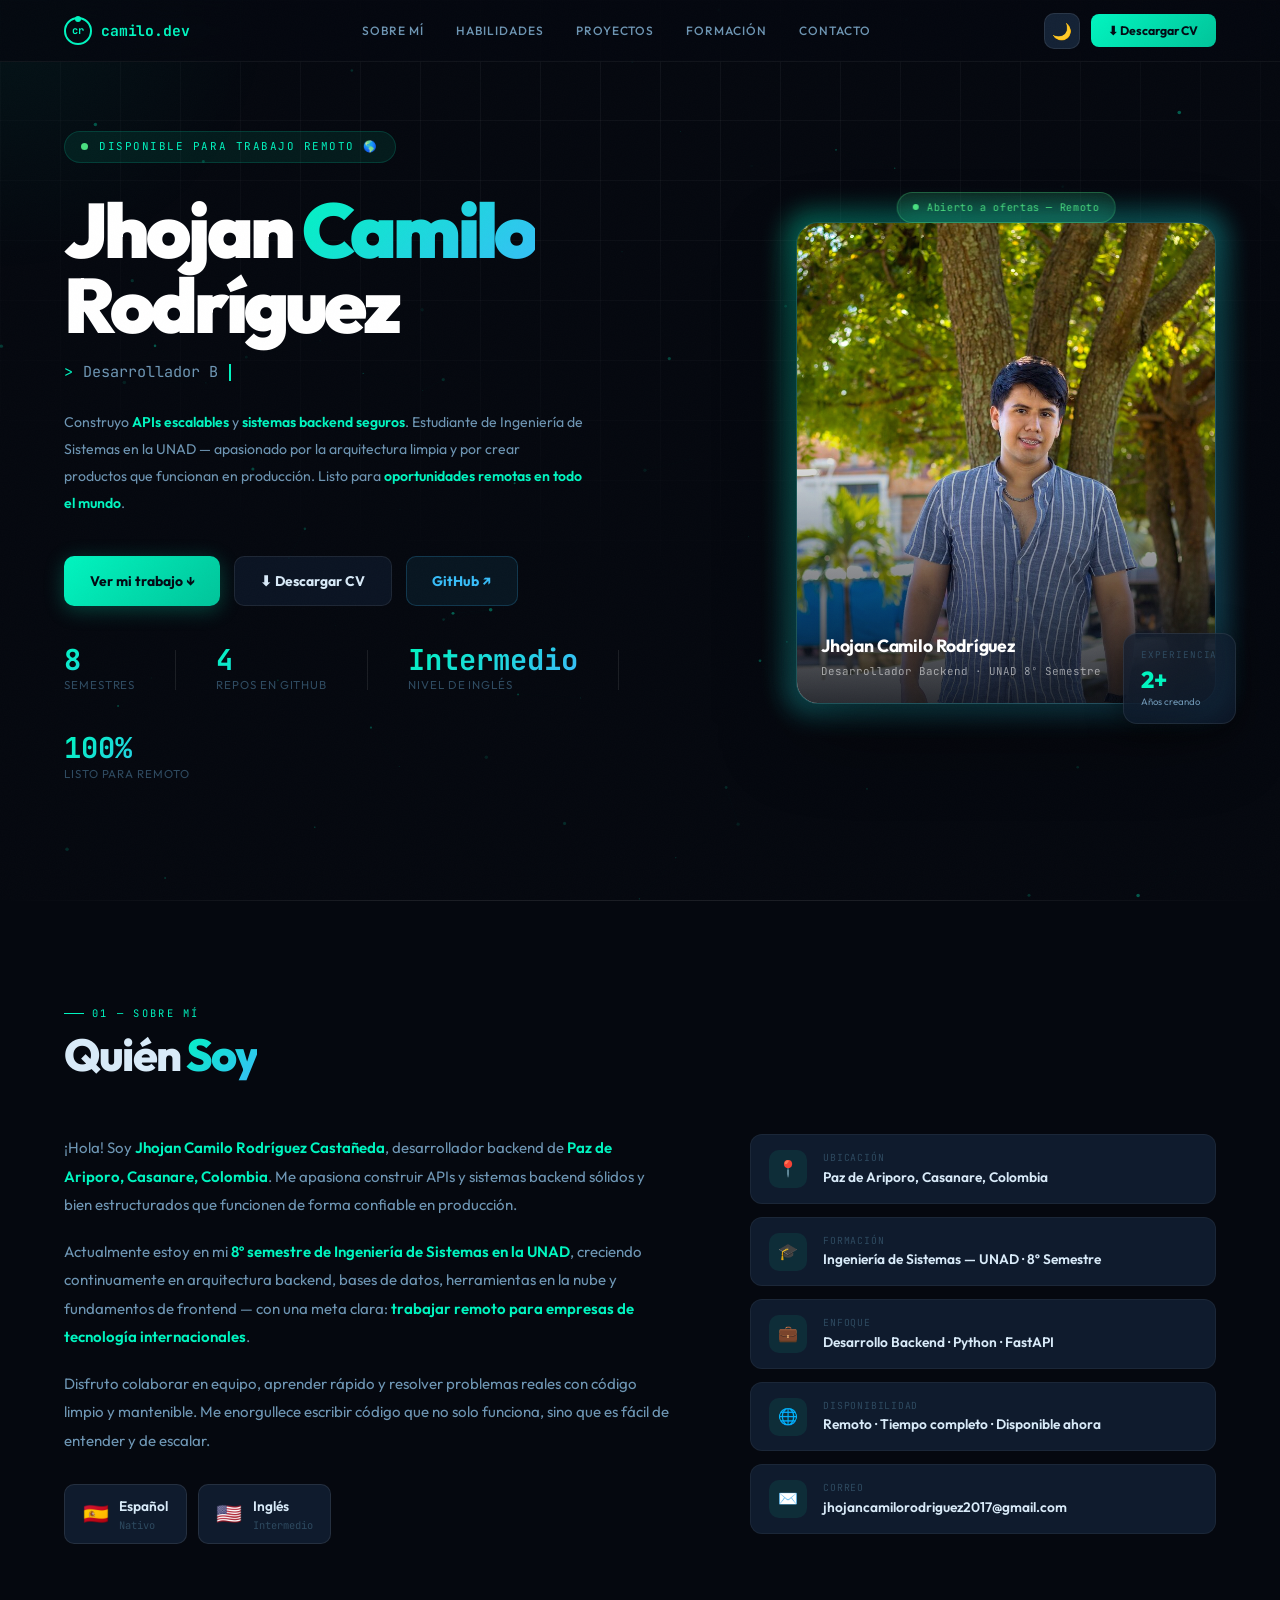
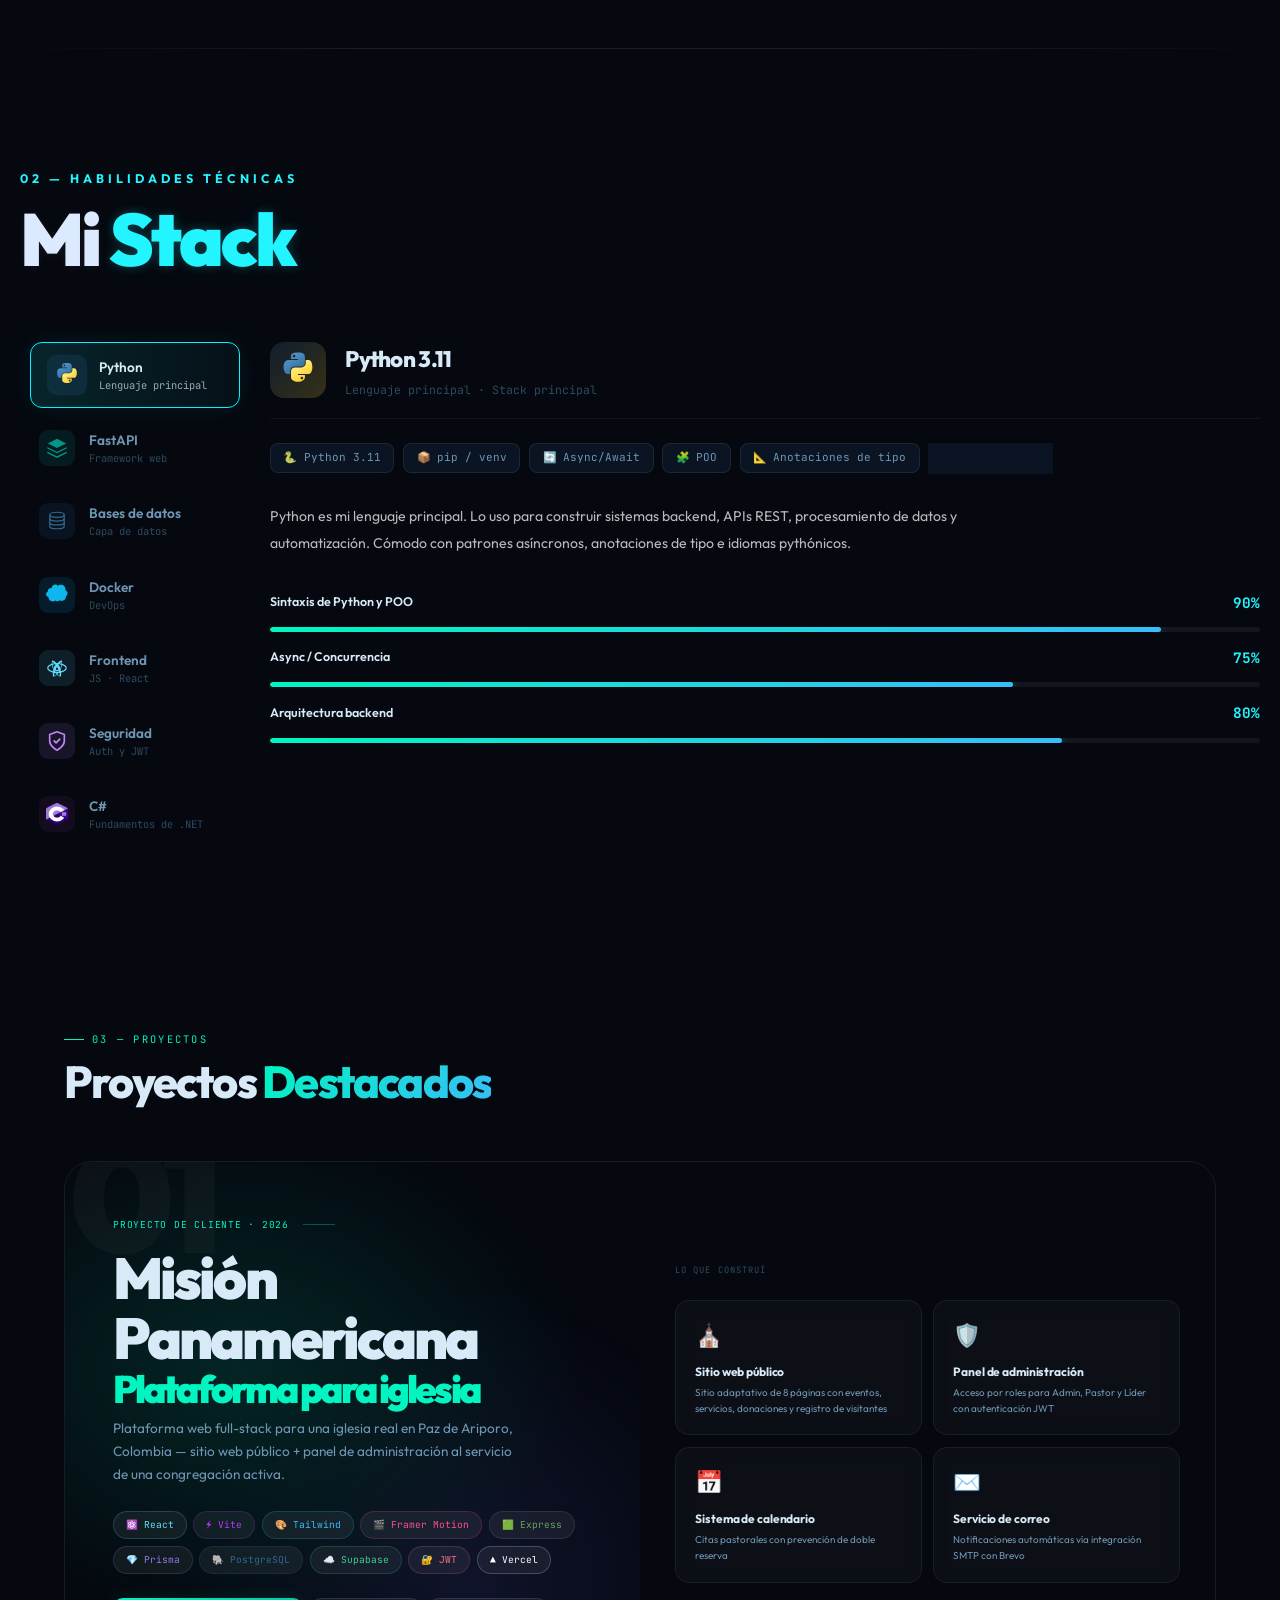
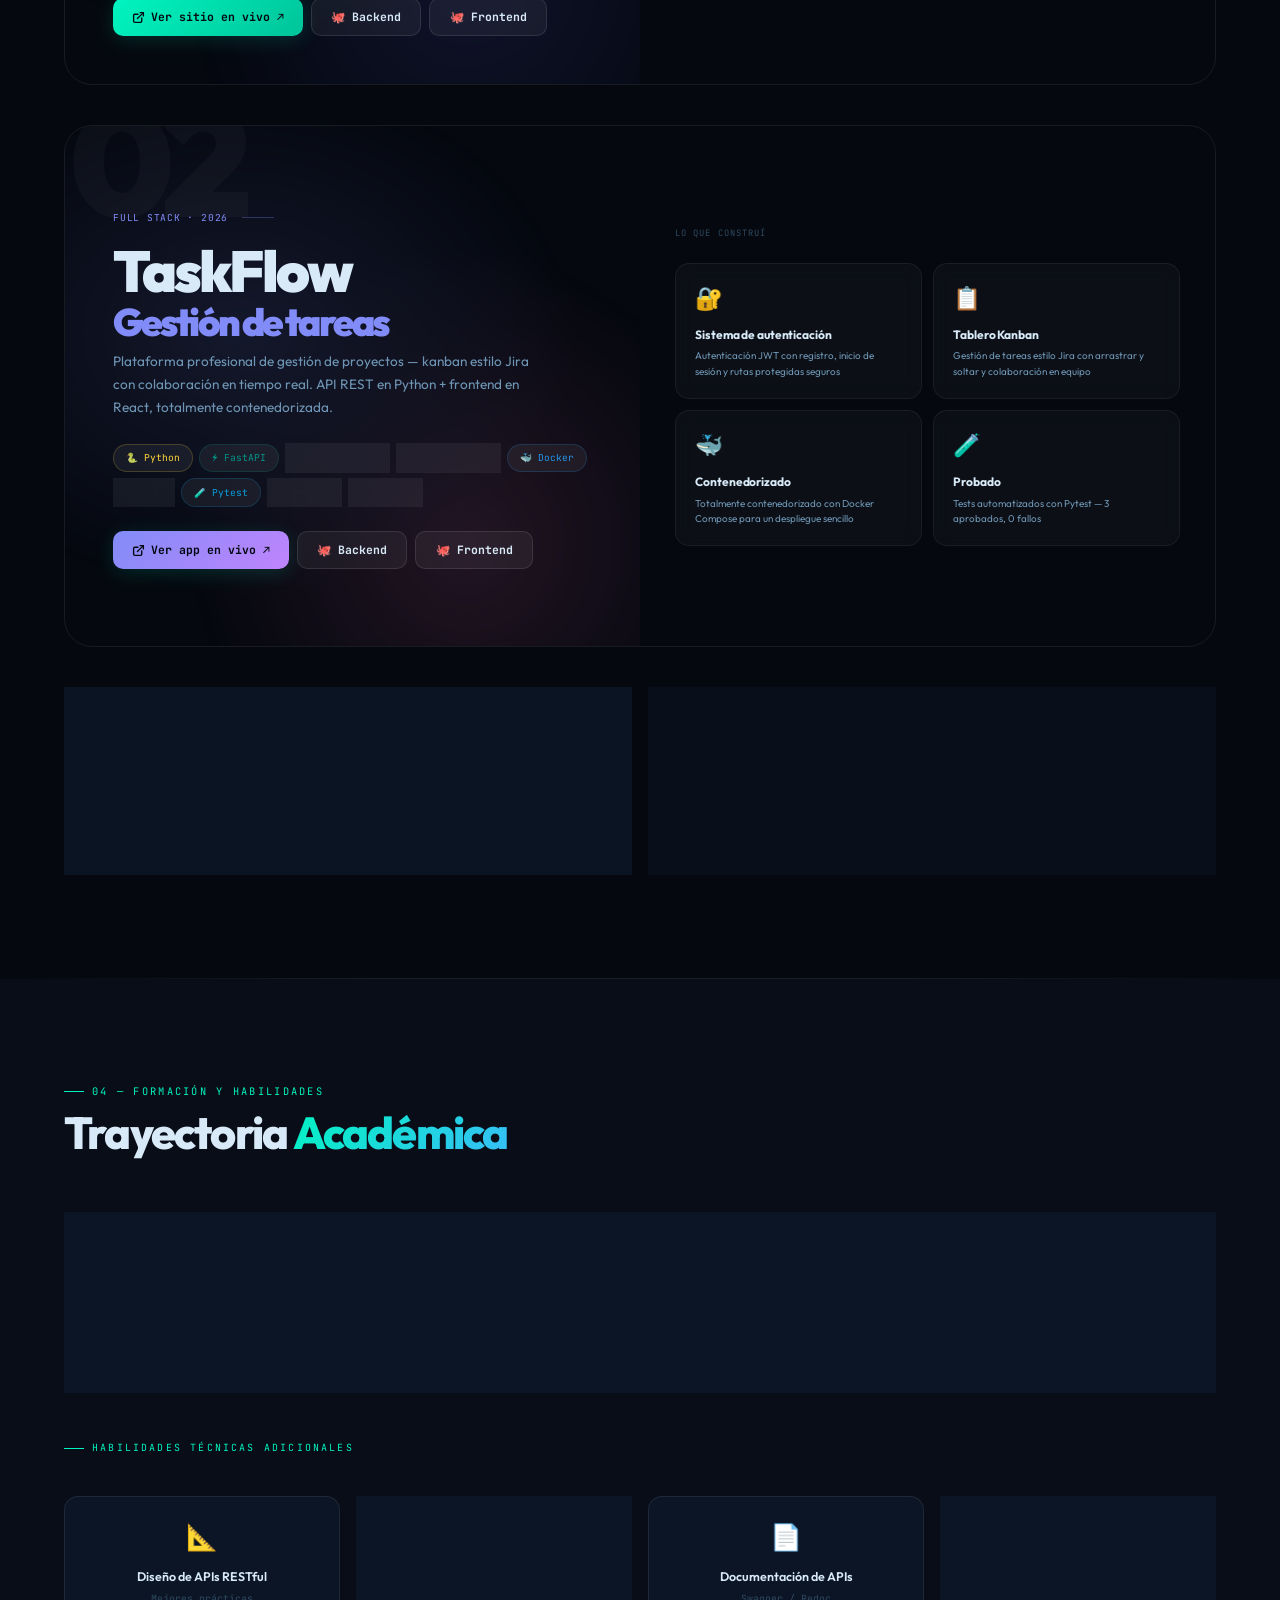
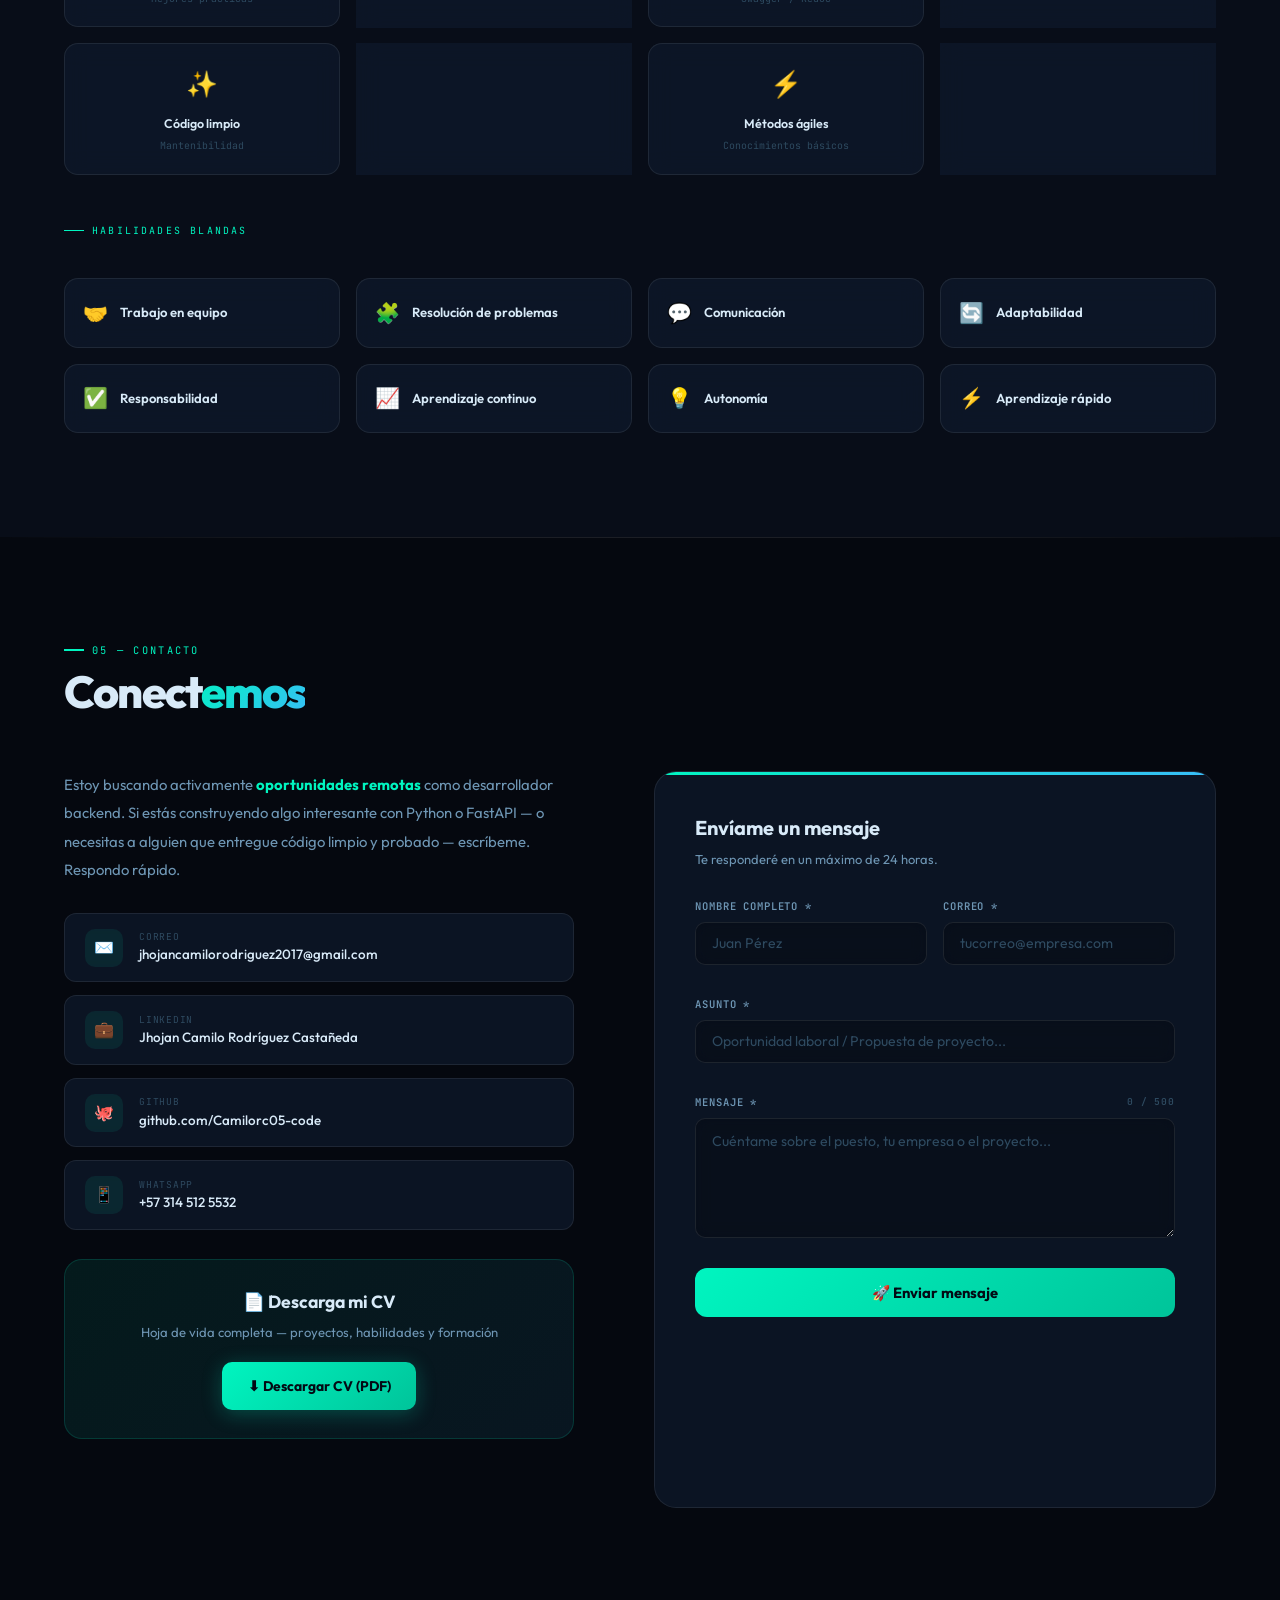
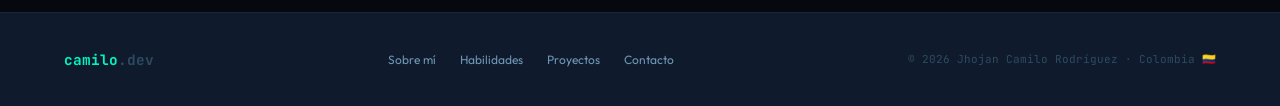
==== commit d0ec9a08: "Replace English level B2 with Intermedio" ====
--- a/index.html
+++ b/index.html
@@ -81,7 +81,7 @@
         </div>
         <div class="hstat-sep"></div>
         <div class="hstat">
-          <span class="hstat-num">B2</span>
+          <span class="hstat-num">Intermedio</span>
           <span class="hstat-lbl">Nivel de inglés</span>
         </div>
         <div class="hstat-sep"></div>
@@ -129,7 +129,7 @@
         <p class="ap">Disfruto colaborar en equipo, aprender rápido y resolver problemas reales con código limpio y mantenible. Me enorgullece escribir código que no solo funciona, sino que es fácil de entender y de escalar.</p>
         <div class="lang-row">
           <div class="lpill"><span style="font-size:1.3rem">🇪🇸</span><div><div class="lname">Español</div><div class="llvl">Nativo</div></div></div>
-          <div class="lpill"><span style="font-size:1.3rem">🇺🇸</span><div><div class="lname">Inglés</div><div class="llvl">B2 — Intermedio</div></div></div>
+          <div class="lpill"><span style="font-size:1.3rem">🇺🇸</span><div><div class="lname">Inglés</div><div class="llvl">Intermedio</div></div></div>
         </div>
       </div>
       <div class="info-col rvr">
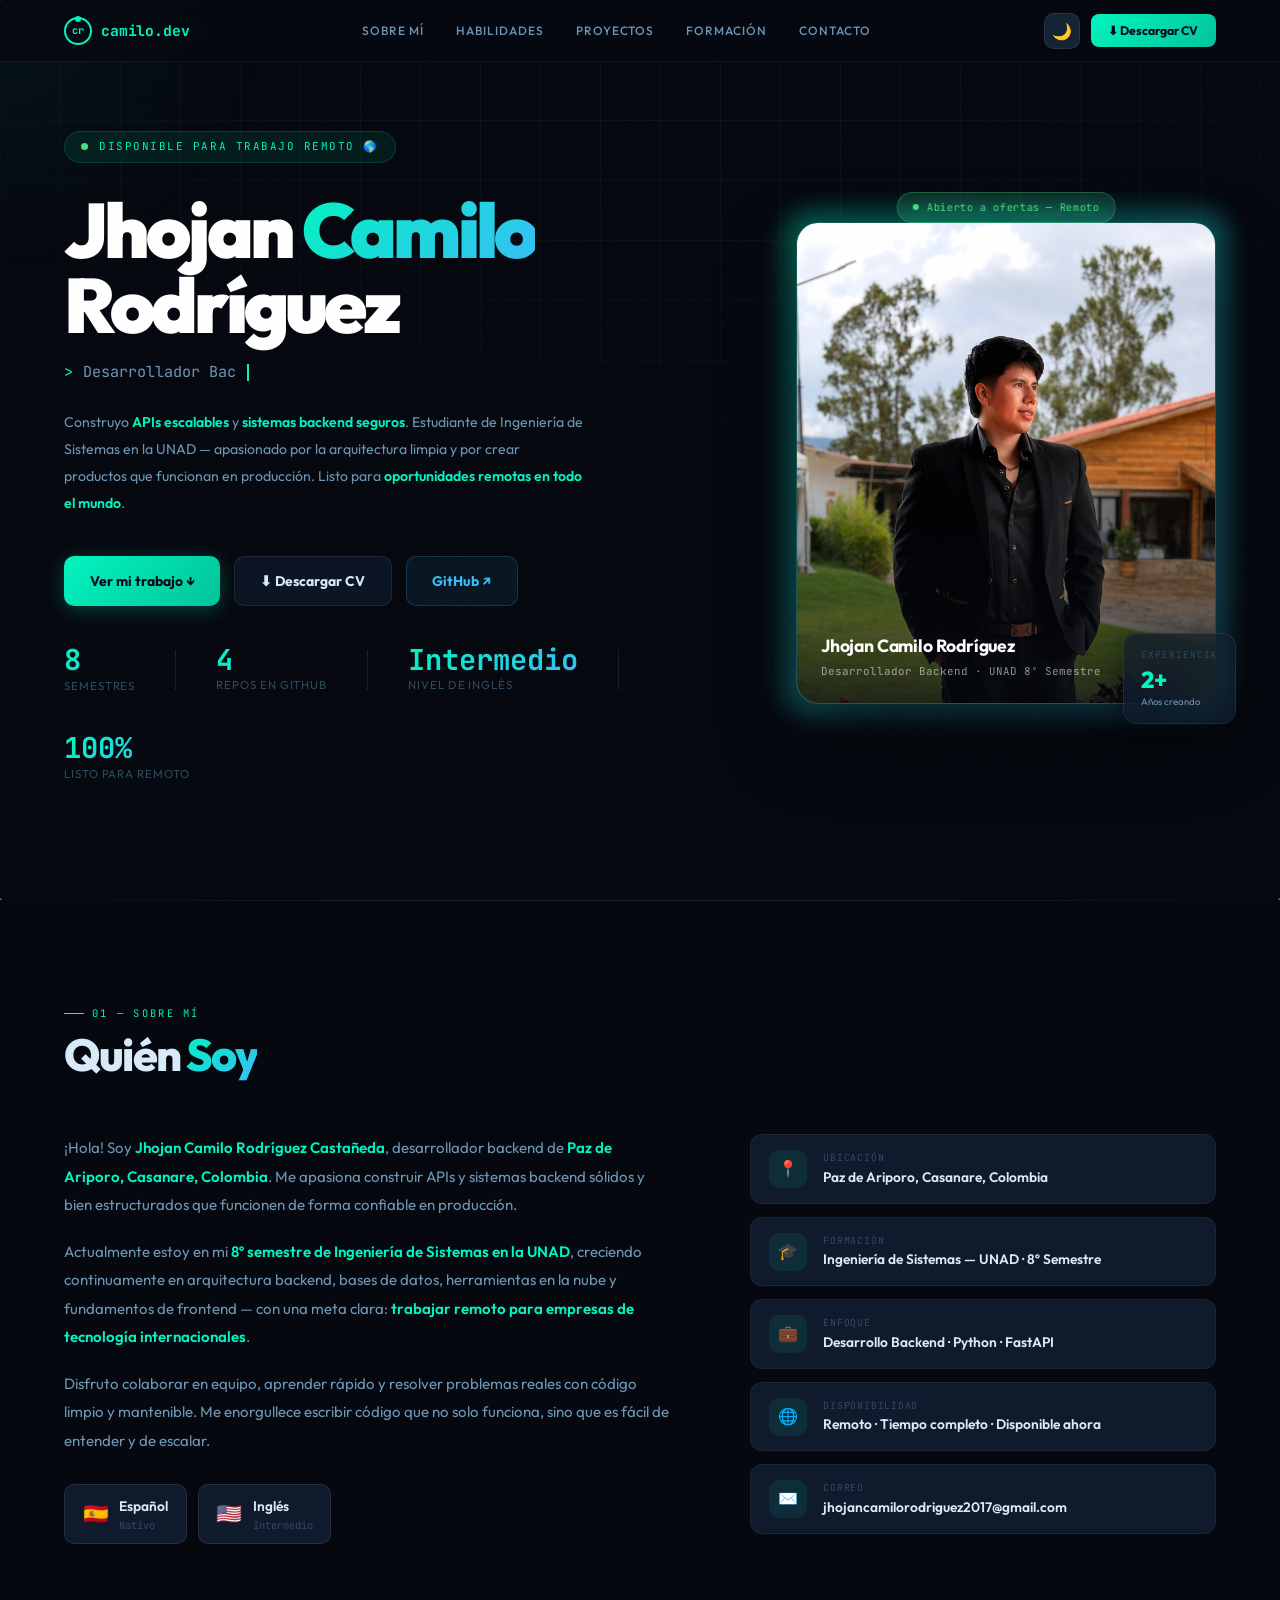
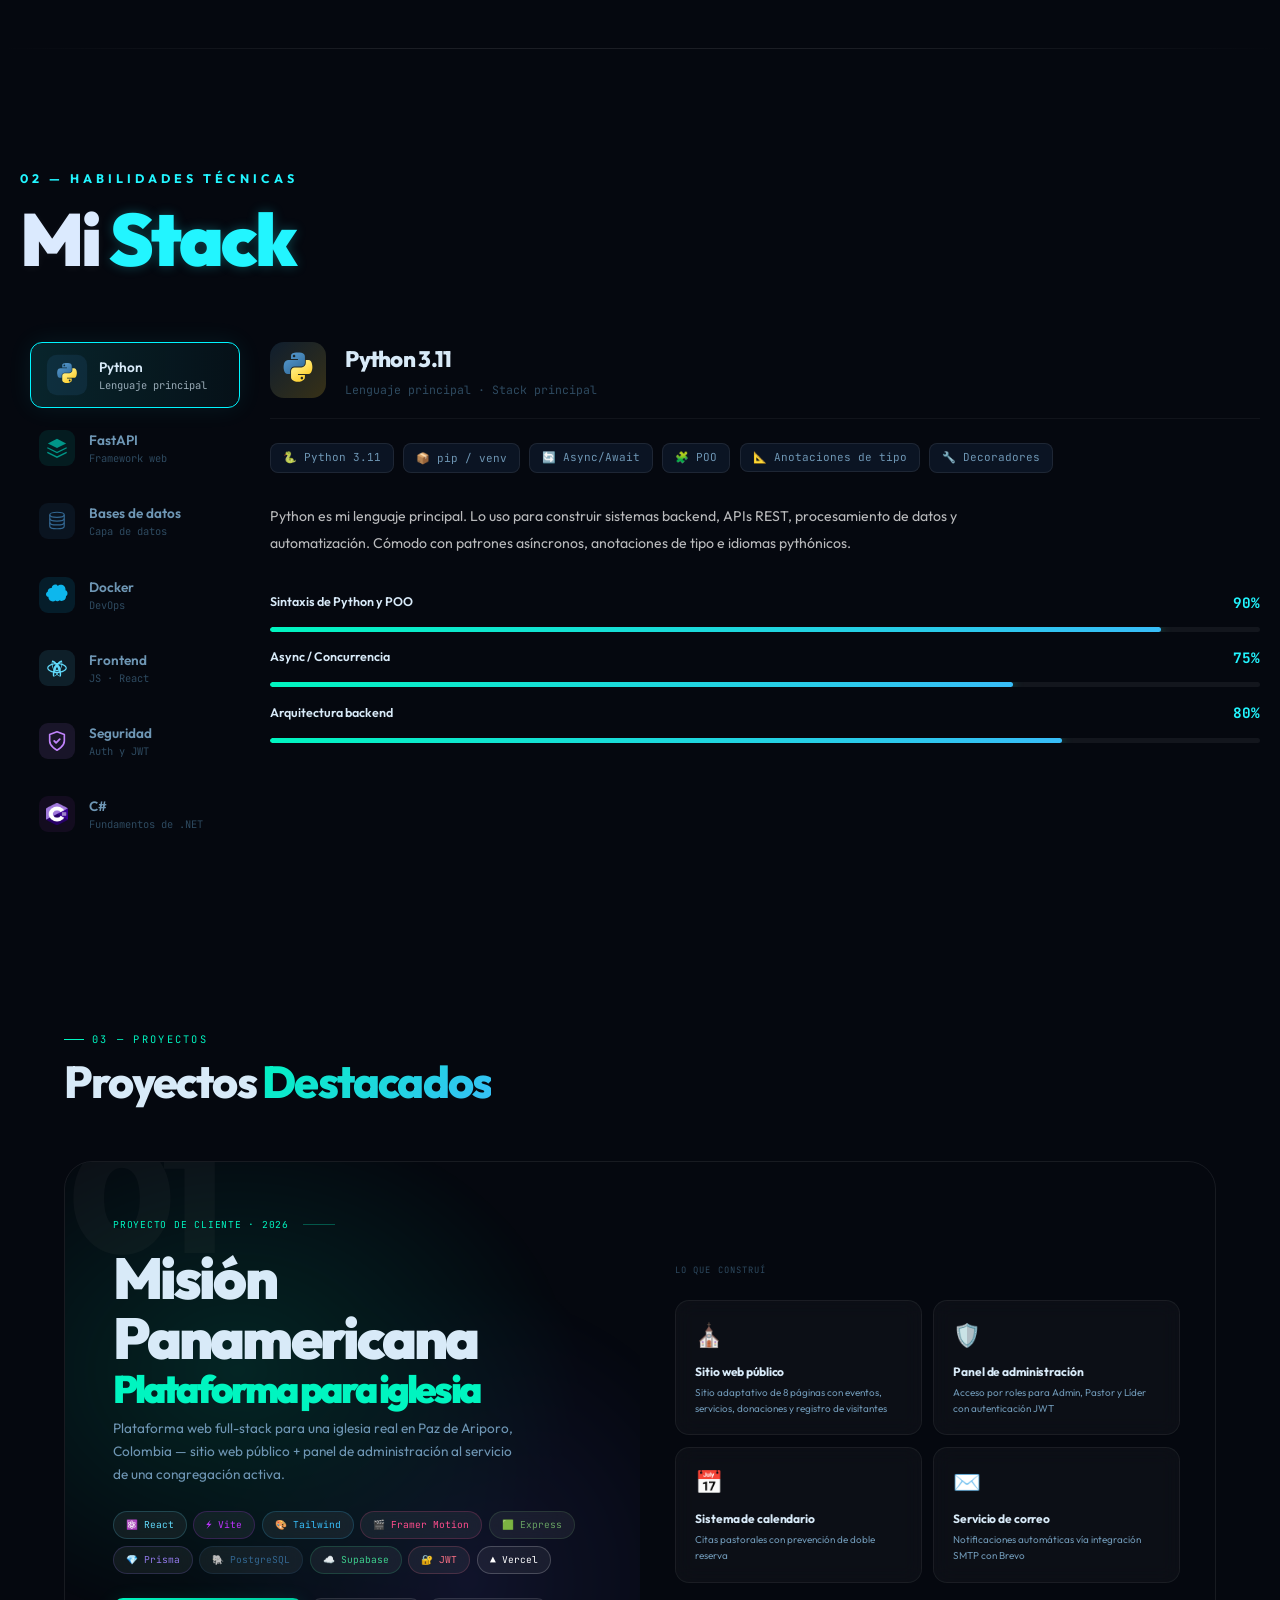
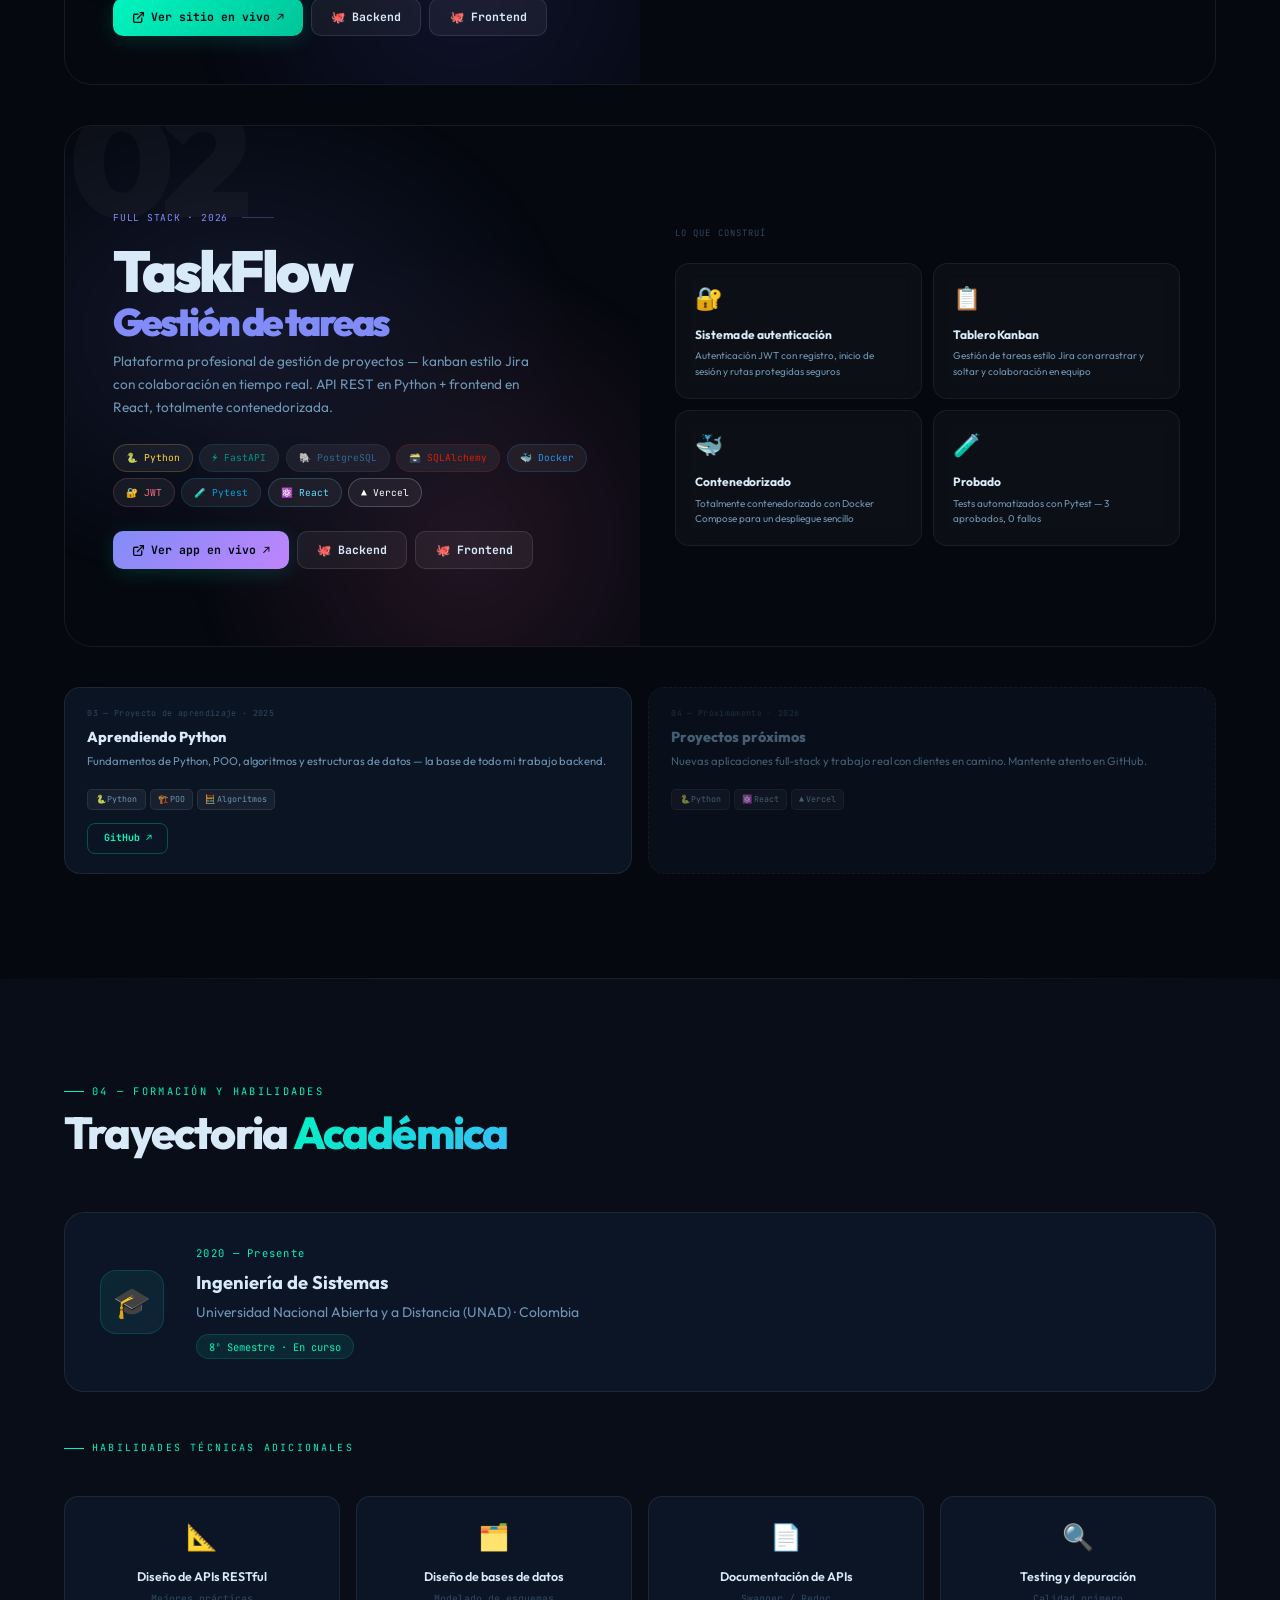
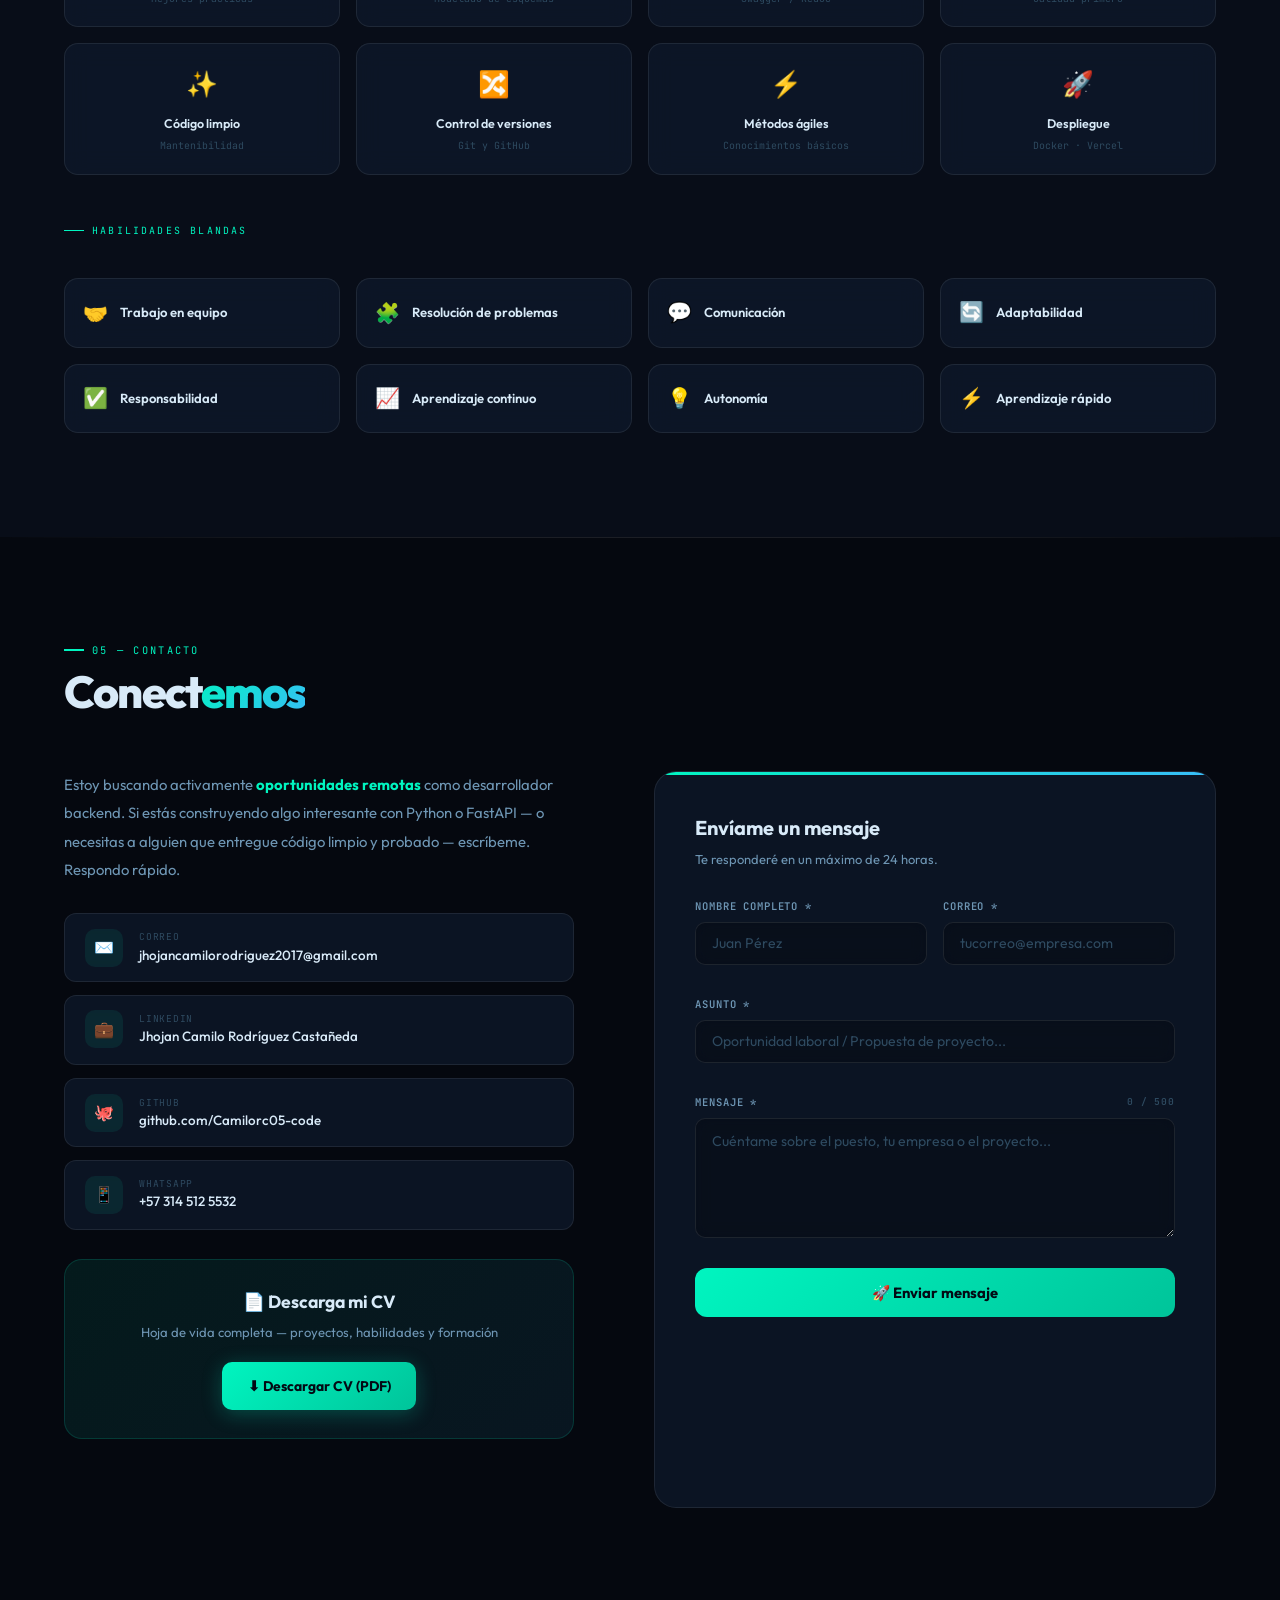
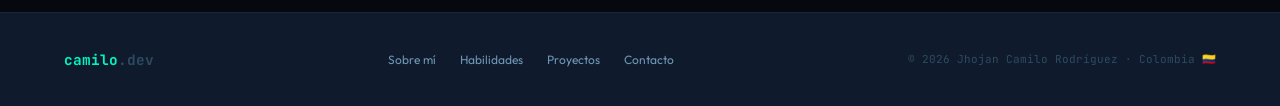
==== commit 2c9dbce4: "Add SEO meta tags, structured data, robots.txt and sitemap" ====
--- a/index.html
+++ b/index.html
@@ -3,8 +3,57 @@
 <head>
 <meta charset="UTF-8"/>
 <meta name="viewport" content="width=device-width,initial-scale=1.0"/>
-<meta name="description" content="Jhojan Camilo Rodríguez — Desarrollador Backend. Python, FastAPI, Docker. Disponible para trabajo remoto en todo el mundo."/>
-<title>Camilo Rodríguez — Desarrollador Backend</title>
+<meta name="description" content="Jhojan Camilo Rodríguez — Desarrollador Backend Python y FastAPI. Portafolio con proyectos, habilidades y contacto. Disponible para trabajo remoto."/>
+<meta name="keywords" content="Jhojan Camilo Rodríguez, Camilo Rodríguez, desarrollador backend, portafolio, Python, FastAPI, Docker, PostgreSQL, Colombia, trabajo remoto"/>
+<meta name="author" content="Jhojan Camilo Rodríguez Castañeda"/>
+<meta name="robots" content="index, follow"/>
+<link rel="canonical" href="https://project-zrwxf.vercel.app/"/>
+<title>Jhojan Camilo Rodríguez — Desarrollador Backend Python | Portafolio</title>
+
+<!-- Open Graph / Facebook -->
+<meta property="og:type" content="website"/>
+<meta property="og:locale" content="es_CO"/>
+<meta property="og:site_name" content="camilo.dev"/>
+<meta property="og:url" content="https://project-zrwxf.vercel.app/"/>
+<meta property="og:title" content="Jhojan Camilo Rodríguez — Desarrollador Backend Python"/>
+<meta property="og:description" content="Portafolio de Jhojan Camilo Rodríguez, desarrollador backend (Python, FastAPI, Docker). Disponible para trabajo remoto."/>
+<meta property="og:image" content="https://project-zrwxf.vercel.app/assets/foto.jpg"/>
+
+<!-- Twitter / X -->
+<meta name="twitter:card" content="summary_large_image"/>
+<meta name="twitter:title" content="Jhojan Camilo Rodríguez — Desarrollador Backend Python"/>
+<meta name="twitter:description" content="Portafolio de Jhojan Camilo Rodríguez, desarrollador backend (Python, FastAPI, Docker). Disponible para trabajo remoto."/>
+<meta name="twitter:image" content="https://project-zrwxf.vercel.app/assets/foto.jpg"/>
+
+<!-- Datos estructurados (Schema.org) -->
+<script type="application/ld+json">
+{
+  "@context": "https://schema.org",
+  "@type": "Person",
+  "name": "Jhojan Camilo Rodríguez Castañeda",
+  "alternateName": "Camilo Rodríguez",
+  "jobTitle": "Desarrollador Backend",
+  "url": "https://project-zrwxf.vercel.app/",
+  "image": "https://project-zrwxf.vercel.app/assets/foto.jpg",
+  "email": "mailto:jhojancamilorodriguez2017@gmail.com",
+  "address": {
+    "@type": "PostalAddress",
+    "addressLocality": "Paz de Ariporo",
+    "addressRegion": "Casanare",
+    "addressCountry": "CO"
+  },
+  "alumniOf": {
+    "@type": "CollegeOrUniversity",
+    "name": "Universidad Nacional Abierta y a Distancia (UNAD)"
+  },
+  "knowsAbout": ["Python", "FastAPI", "Docker", "PostgreSQL", "Desarrollo Backend", "APIs REST"],
+  "sameAs": [
+    "https://github.com/Camilorc05-code",
+    "https://www.linkedin.com/in/jhojan-camilo-rodr%C3%ADguez-casta%C3%B1eda-082a363a0"
+  ]
+}
+</script>
+
 <link rel="preconnect" href="https://fonts.googleapis.com"/>
 <link href="https://fonts.googleapis.com/css2?family=Outfit:wght@300;400;500;600;700;800;900&family=JetBrains+Mono:wght@400;500;700&display=swap" rel="stylesheet"/>
 <link rel="stylesheet" href="css/style.css" />
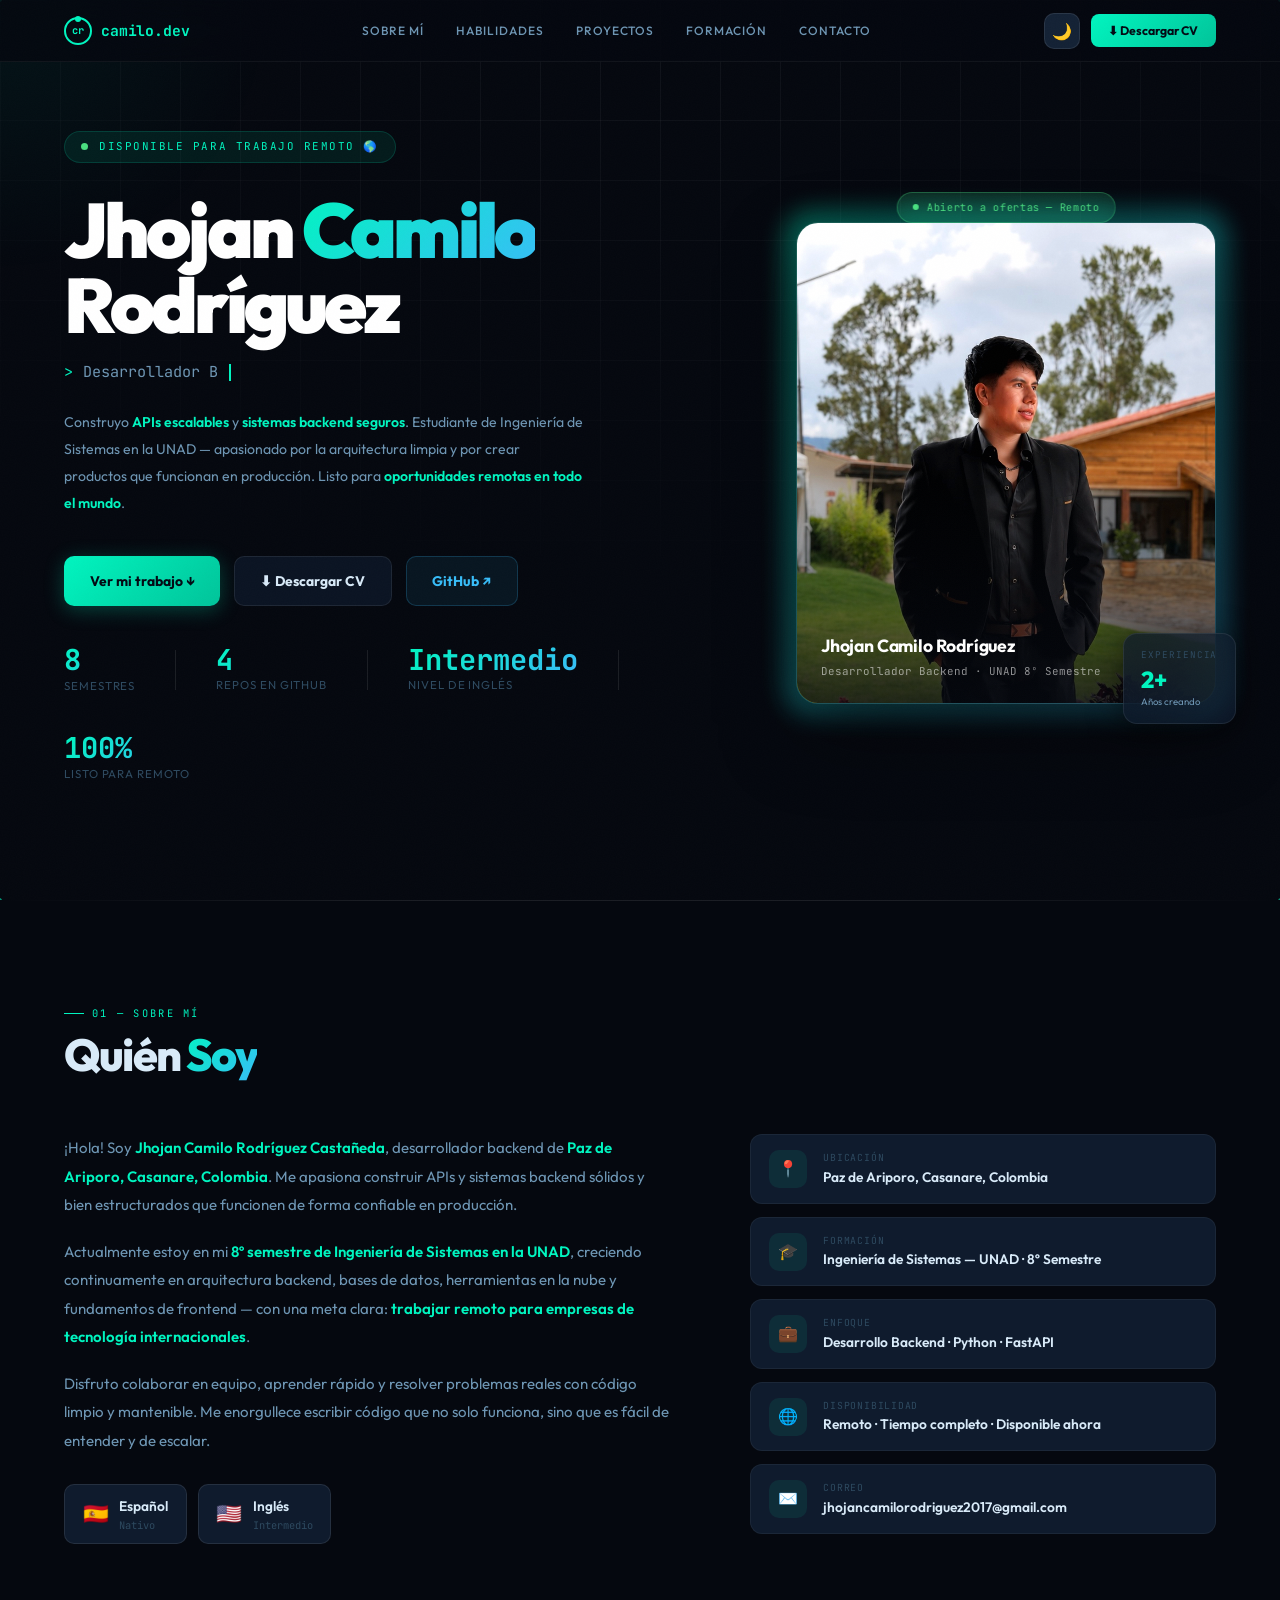
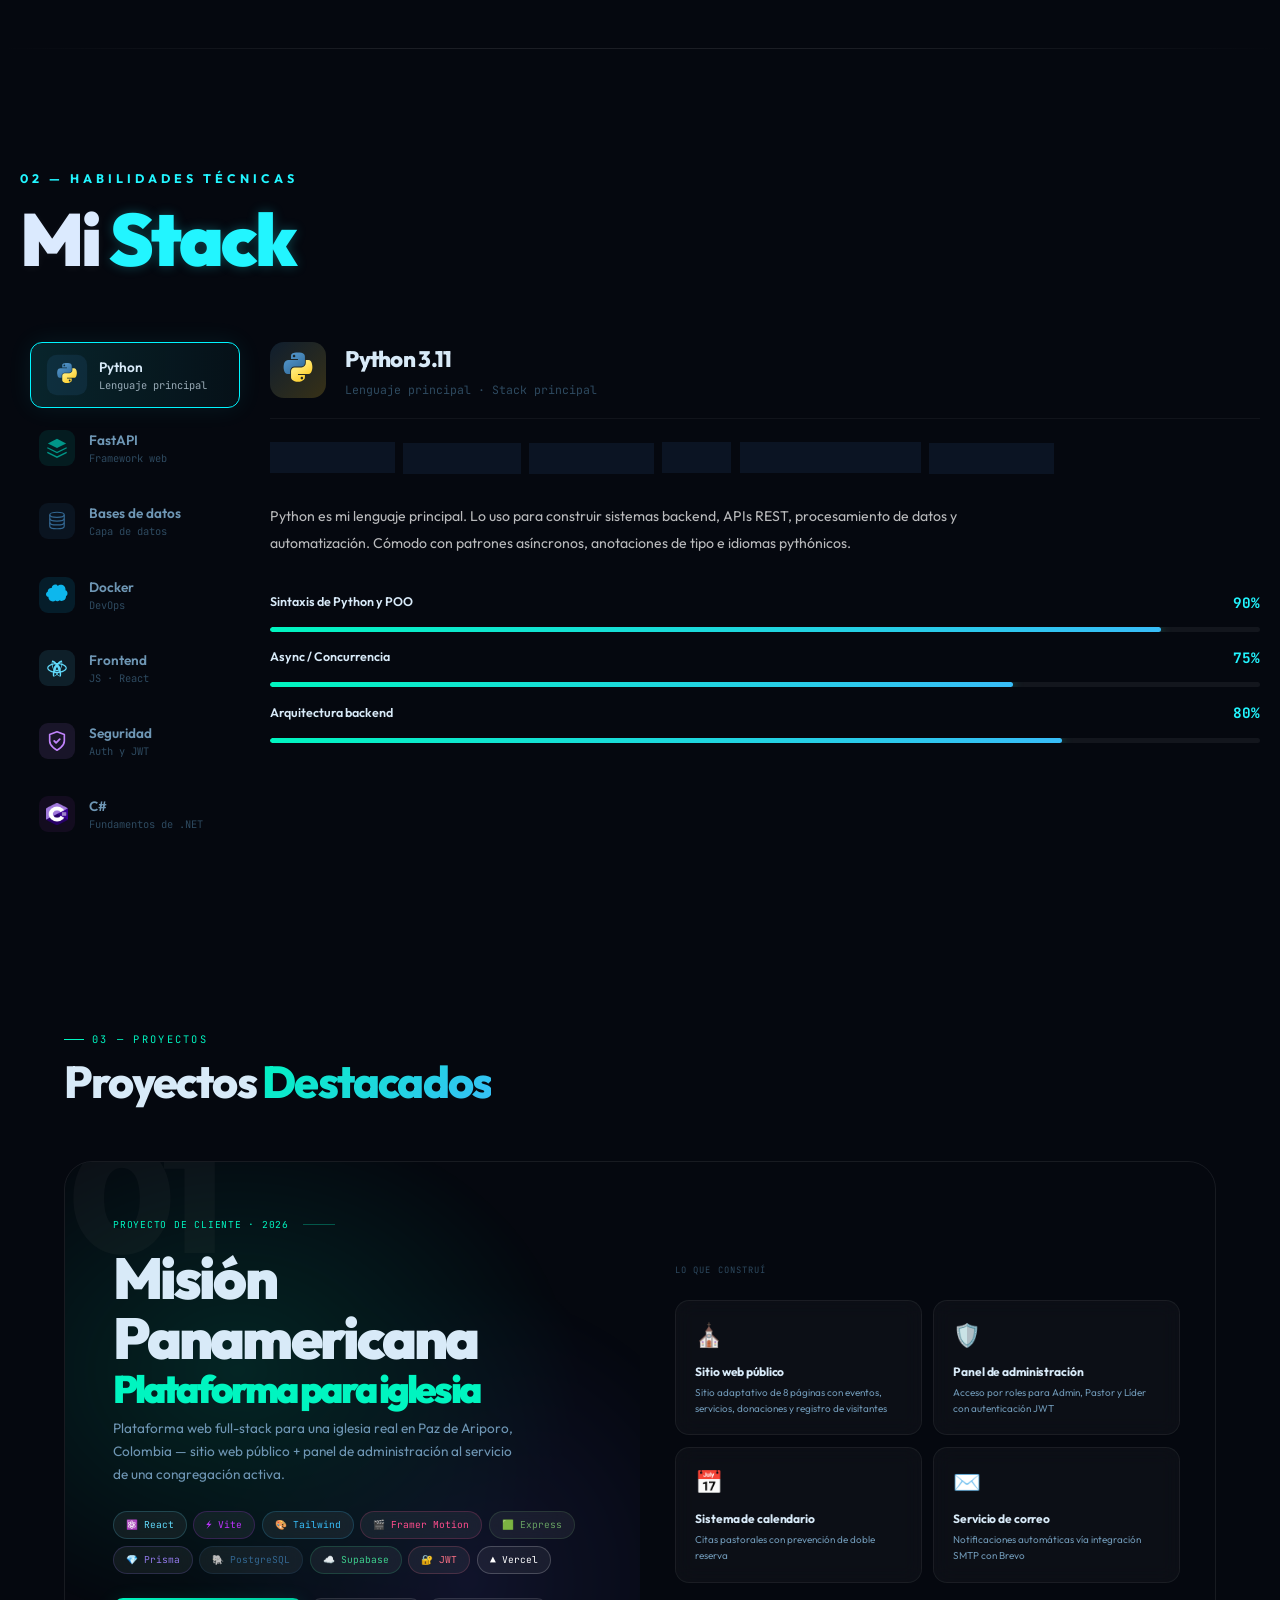
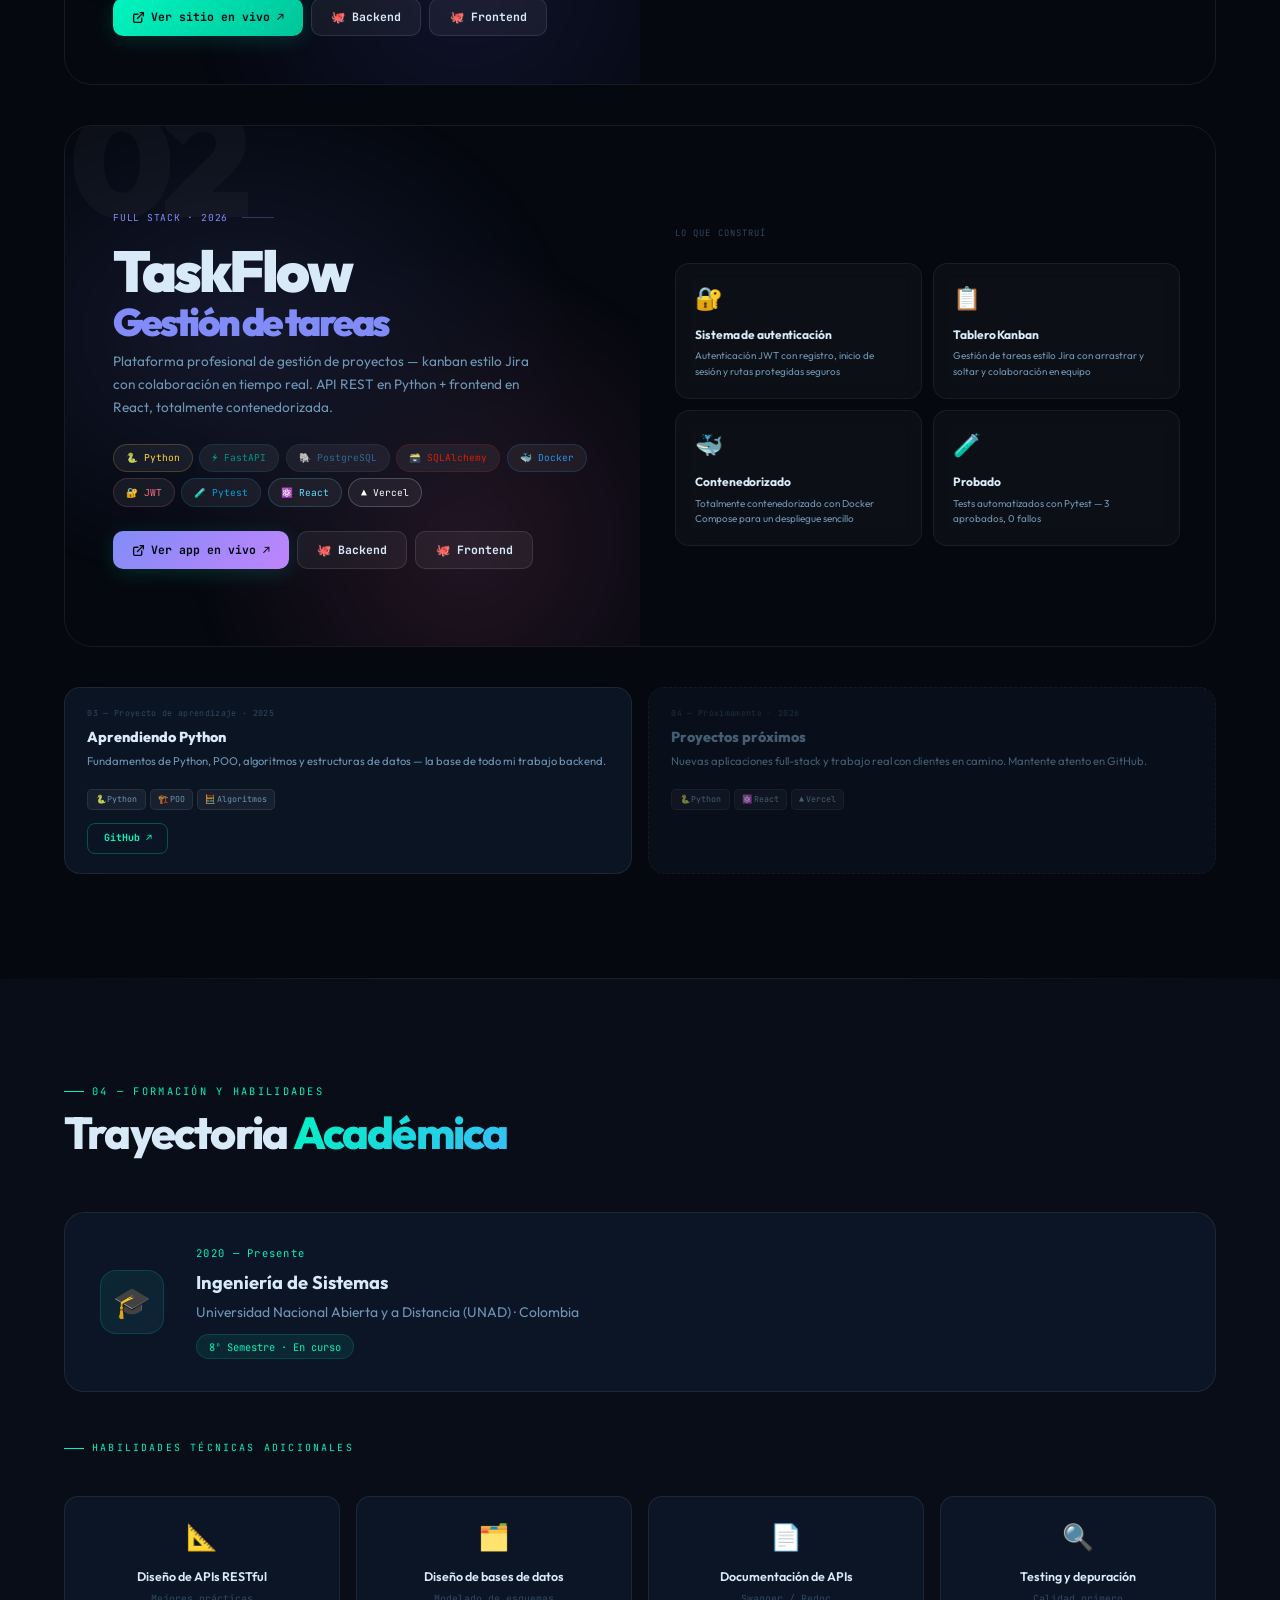
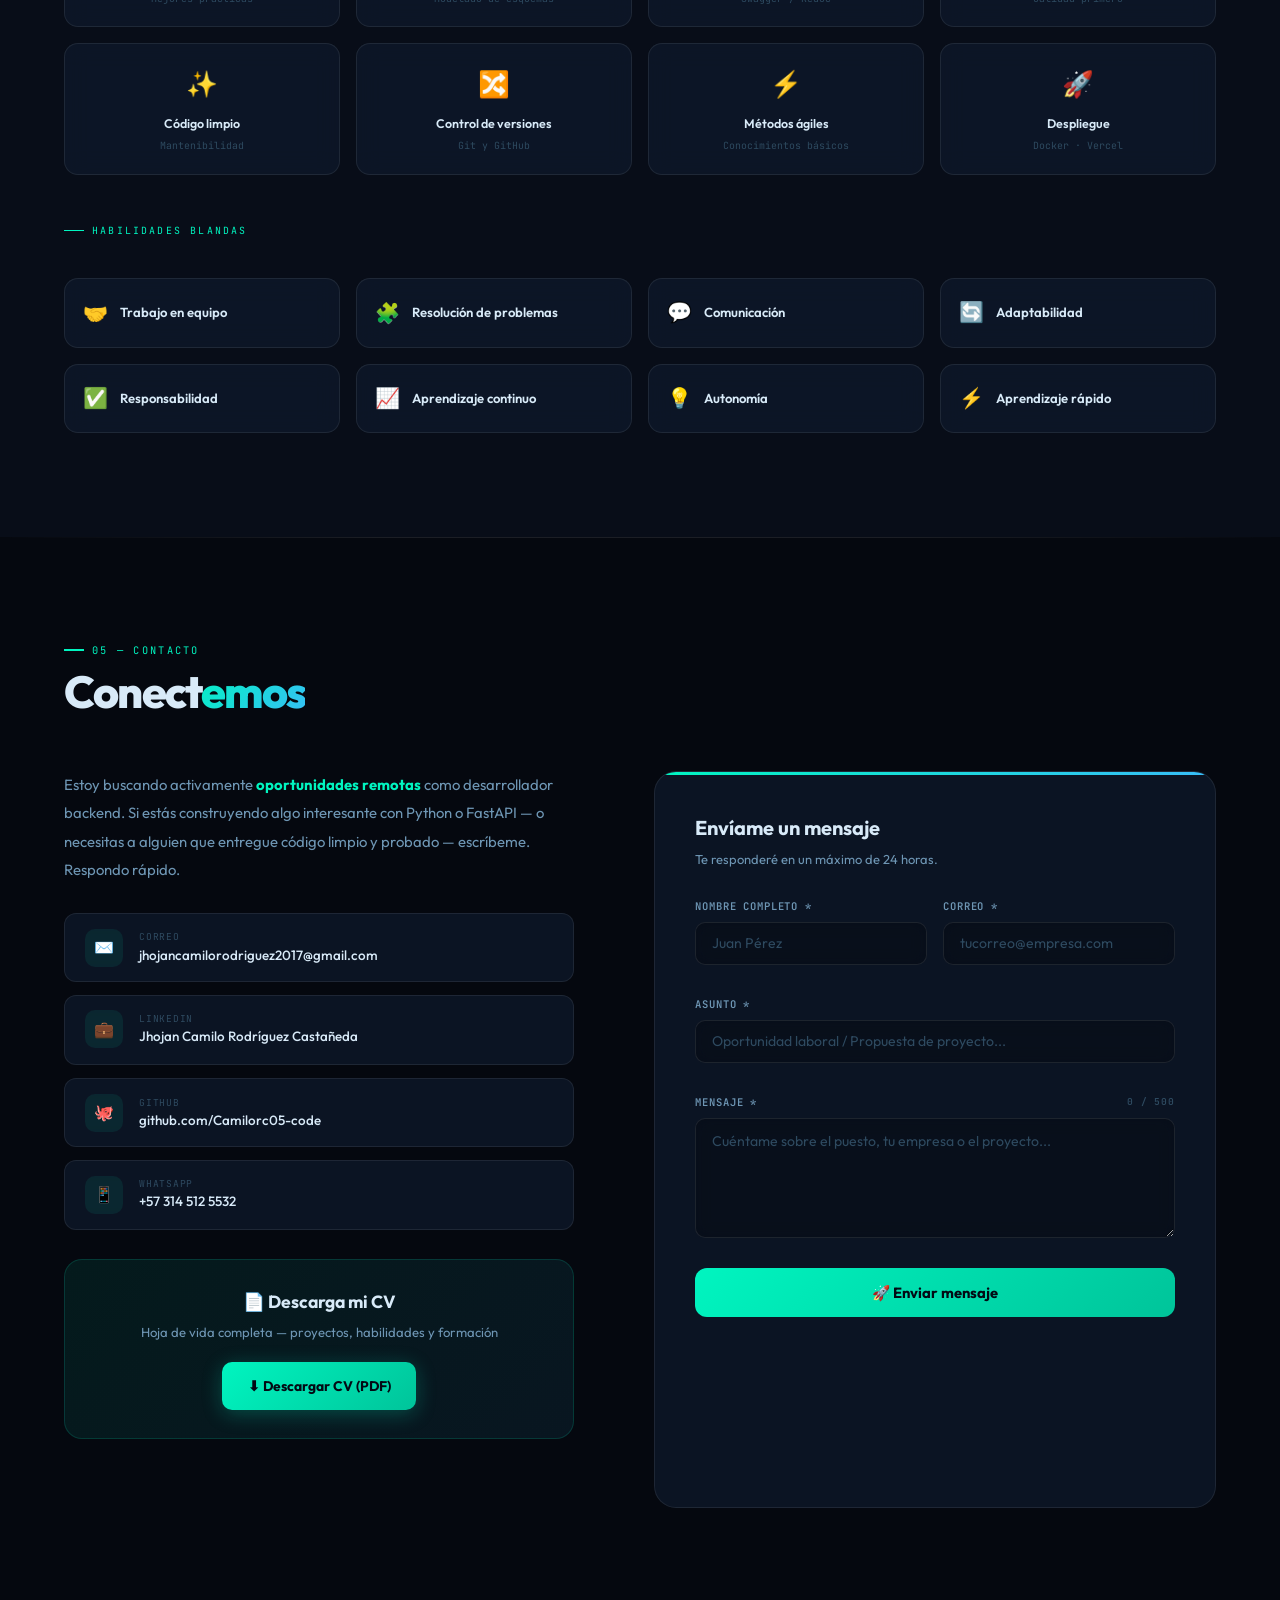
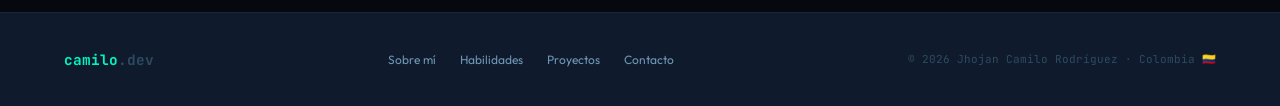
==== commit b63d9cec: "Add camilo.dev branding to SEO title and structured data" ====
--- a/index.html
+++ b/index.html
@@ -3,27 +3,38 @@
 <head>
 <meta charset="UTF-8"/>
 <meta name="viewport" content="width=device-width,initial-scale=1.0"/>
-<meta name="description" content="Jhojan Camilo Rodríguez — Desarrollador Backend Python y FastAPI. Portafolio con proyectos, habilidades y contacto. Disponible para trabajo remoto."/>
-<meta name="keywords" content="Jhojan Camilo Rodríguez, Camilo Rodríguez, desarrollador backend, portafolio, Python, FastAPI, Docker, PostgreSQL, Colombia, trabajo remoto"/>
+<meta name="description" content="camilo.dev — Portafolio de Jhojan Camilo Rodríguez, desarrollador backend Python y FastAPI. Proyectos, habilidades y contacto. Disponible para trabajo remoto."/>
+<meta name="keywords" content="camilo.dev, camilo dev, Jhojan Camilo Rodríguez, Camilo Rodríguez, desarrollador backend, portafolio, Python, FastAPI, Docker, PostgreSQL, Colombia, trabajo remoto, vercel"/>
 <meta name="author" content="Jhojan Camilo Rodríguez Castañeda"/>
 <meta name="robots" content="index, follow"/>
 <link rel="canonical" href="https://project-zrwxf.vercel.app/"/>
-<title>Jhojan Camilo Rodríguez — Desarrollador Backend Python | Portafolio</title>
+<title>Camilo.dev — Jhojan Camilo Rodríguez | Desarrollador Backend Python</title>
 
 <!-- Open Graph / Facebook -->
 <meta property="og:type" content="website"/>
 <meta property="og:locale" content="es_CO"/>
 <meta property="og:site_name" content="camilo.dev"/>
 <meta property="og:url" content="https://project-zrwxf.vercel.app/"/>
-<meta property="og:title" content="Jhojan Camilo Rodríguez — Desarrollador Backend Python"/>
-<meta property="og:description" content="Portafolio de Jhojan Camilo Rodríguez, desarrollador backend (Python, FastAPI, Docker). Disponible para trabajo remoto."/>
+<meta property="og:title" content="Camilo.dev — Jhojan Camilo Rodríguez | Desarrollador Backend Python"/>
+<meta property="og:description" content="camilo.dev — Portafolio de Jhojan Camilo Rodríguez, desarrollador backend (Python, FastAPI, Docker). Disponible para trabajo remoto."/>
 <meta property="og:image" content="https://project-zrwxf.vercel.app/assets/foto.jpg"/>
 
 <!-- Twitter / X -->
 <meta name="twitter:card" content="summary_large_image"/>
-<meta name="twitter:title" content="Jhojan Camilo Rodríguez — Desarrollador Backend Python"/>
-<meta name="twitter:description" content="Portafolio de Jhojan Camilo Rodríguez, desarrollador backend (Python, FastAPI, Docker). Disponible para trabajo remoto."/>
+<meta name="twitter:title" content="Camilo.dev — Jhojan Camilo Rodríguez | Desarrollador Backend Python"/>
+<meta name="twitter:description" content="camilo.dev — Portafolio de Jhojan Camilo Rodríguez, desarrollador backend (Python, FastAPI, Docker). Disponible para trabajo remoto."/>
 <meta name="twitter:image" content="https://project-zrwxf.vercel.app/assets/foto.jpg"/>
+
+<script type="application/ld+json">
+{
+  "@context": "https://schema.org",
+  "@type": "WebSite",
+  "name": "Camilo.dev",
+  "alternateName": "Jhojan Camilo Rodríguez — Portafolio",
+  "url": "https://project-zrwxf.vercel.app/",
+  "inLanguage": "es"
+}
+</script>
 
 <!-- Datos estructurados (Schema.org) -->
 <script type="application/ld+json">
@@ -31,7 +42,7 @@
   "@context": "https://schema.org",
   "@type": "Person",
   "name": "Jhojan Camilo Rodríguez Castañeda",
-  "alternateName": "Camilo Rodríguez",
+  "alternateName": ["Camilo Rodríguez", "camilo.dev"],
   "jobTitle": "Desarrollador Backend",
   "url": "https://project-zrwxf.vercel.app/",
   "image": "https://project-zrwxf.vercel.app/assets/foto.jpg",
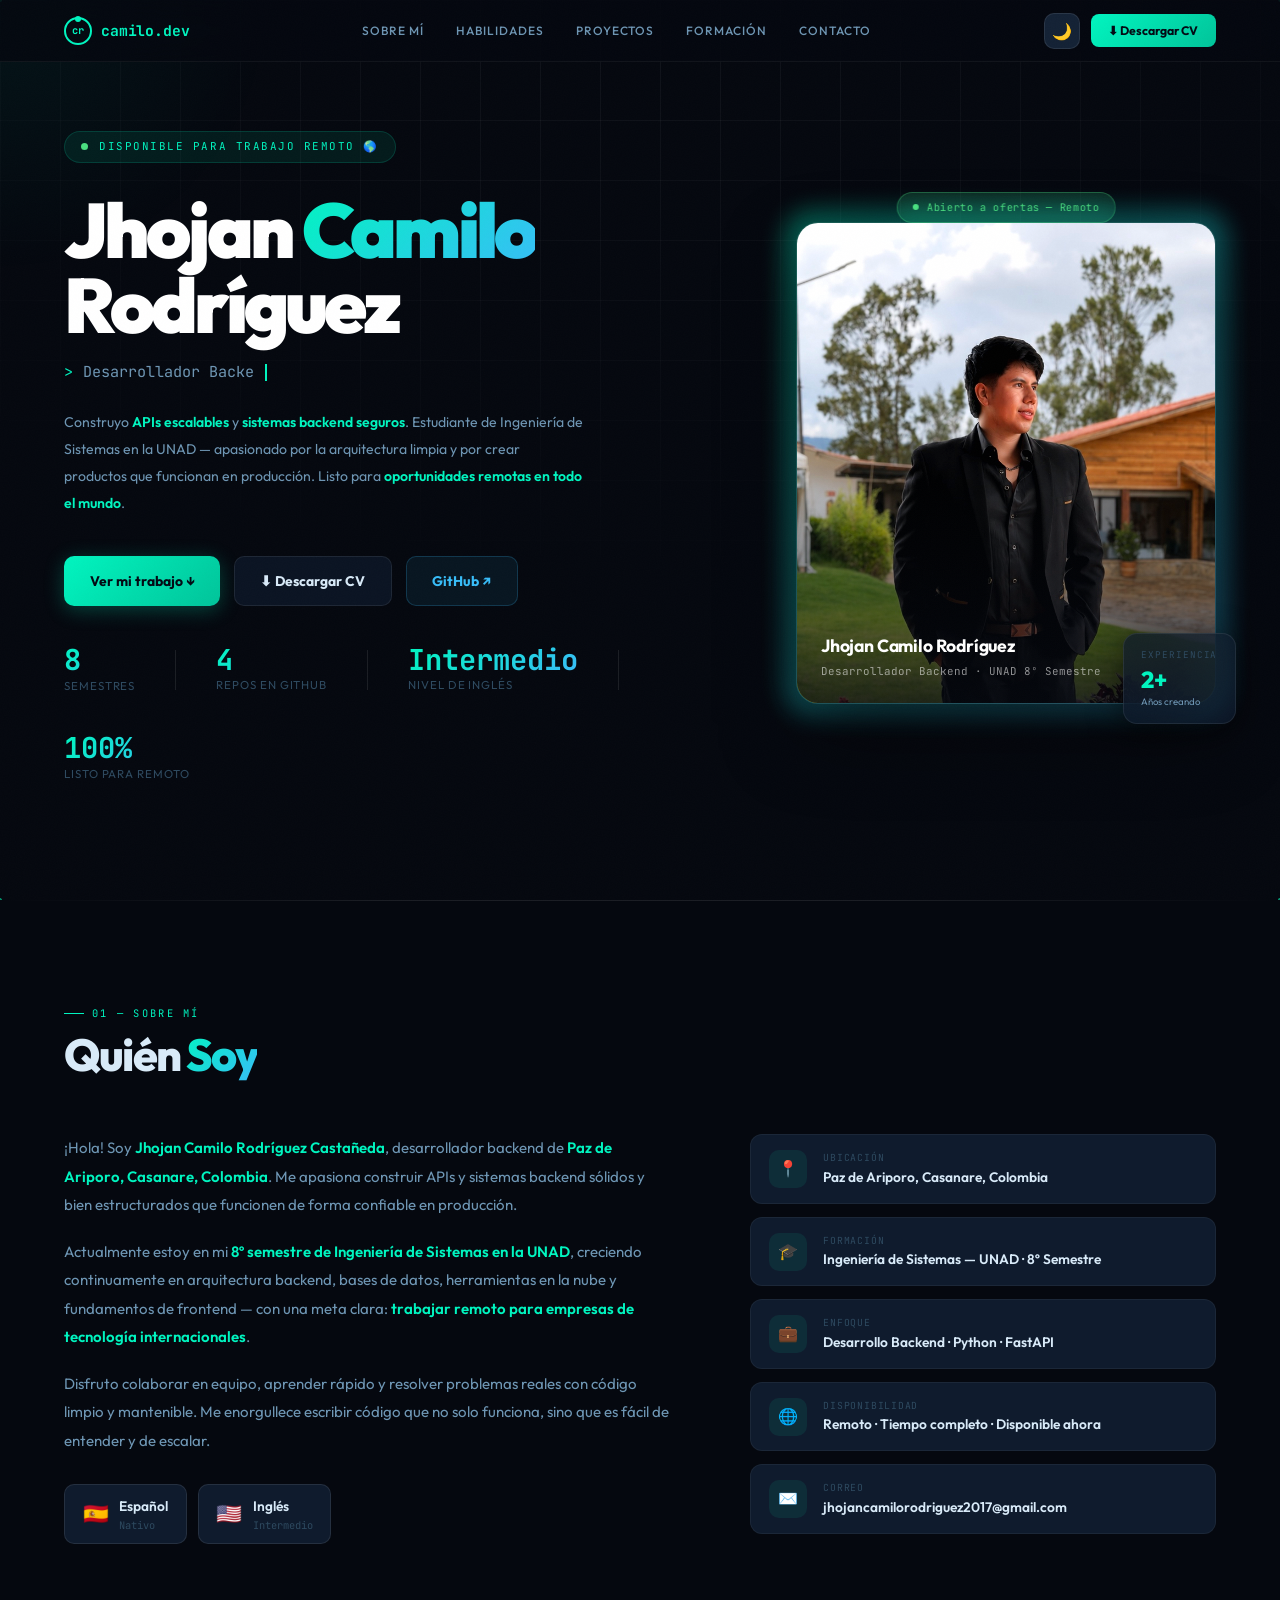
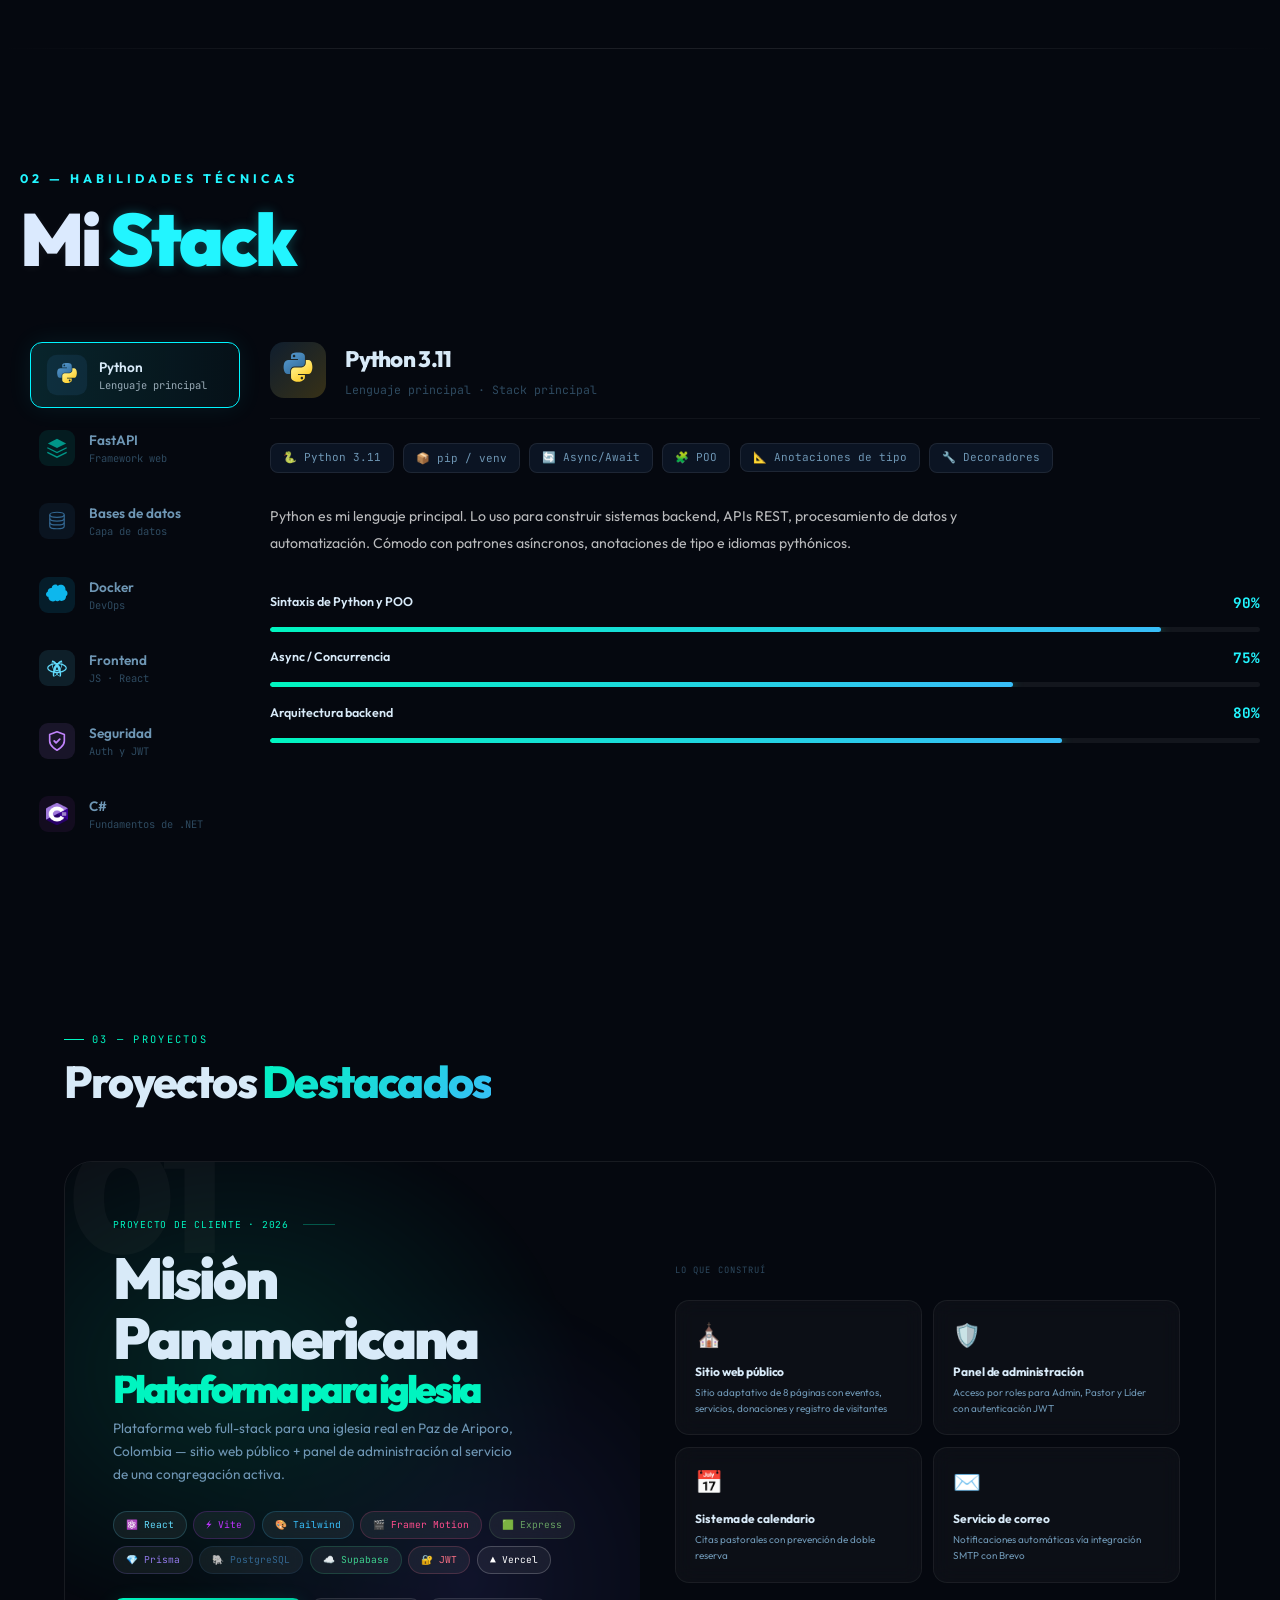
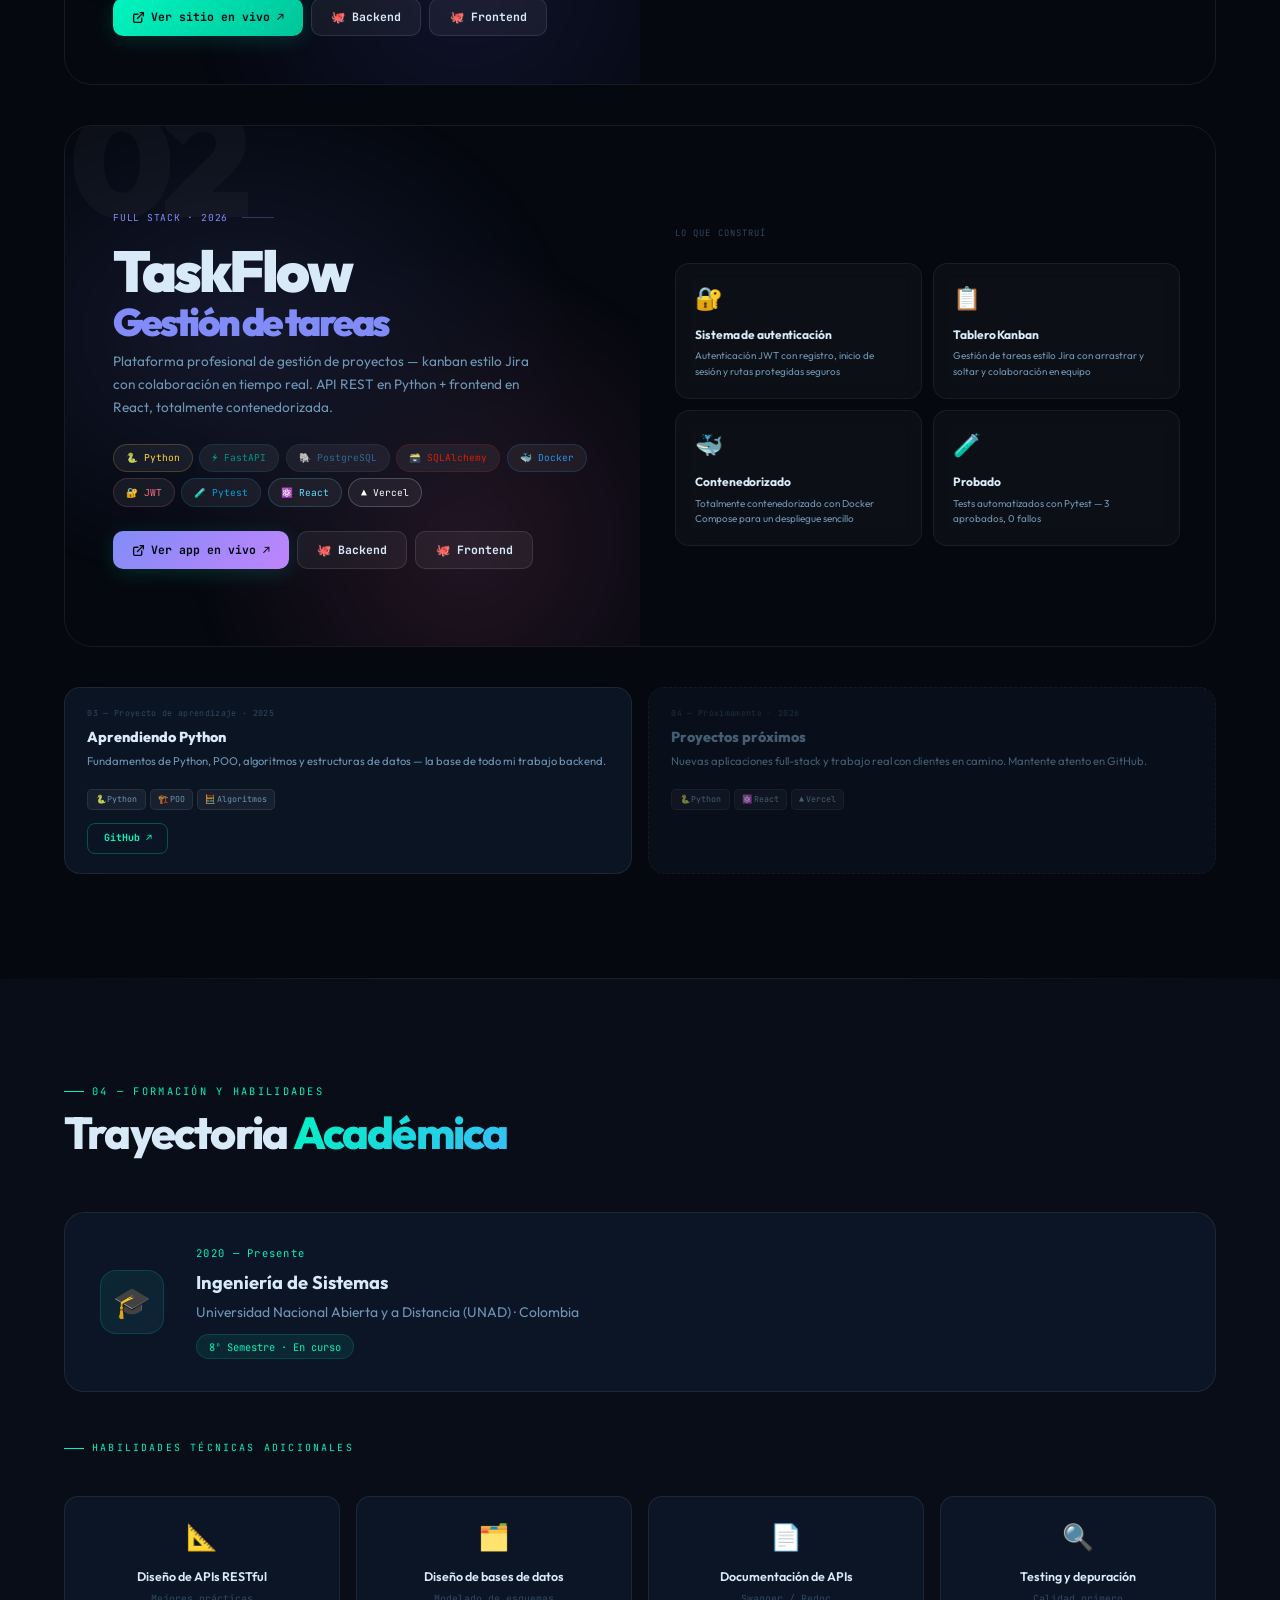
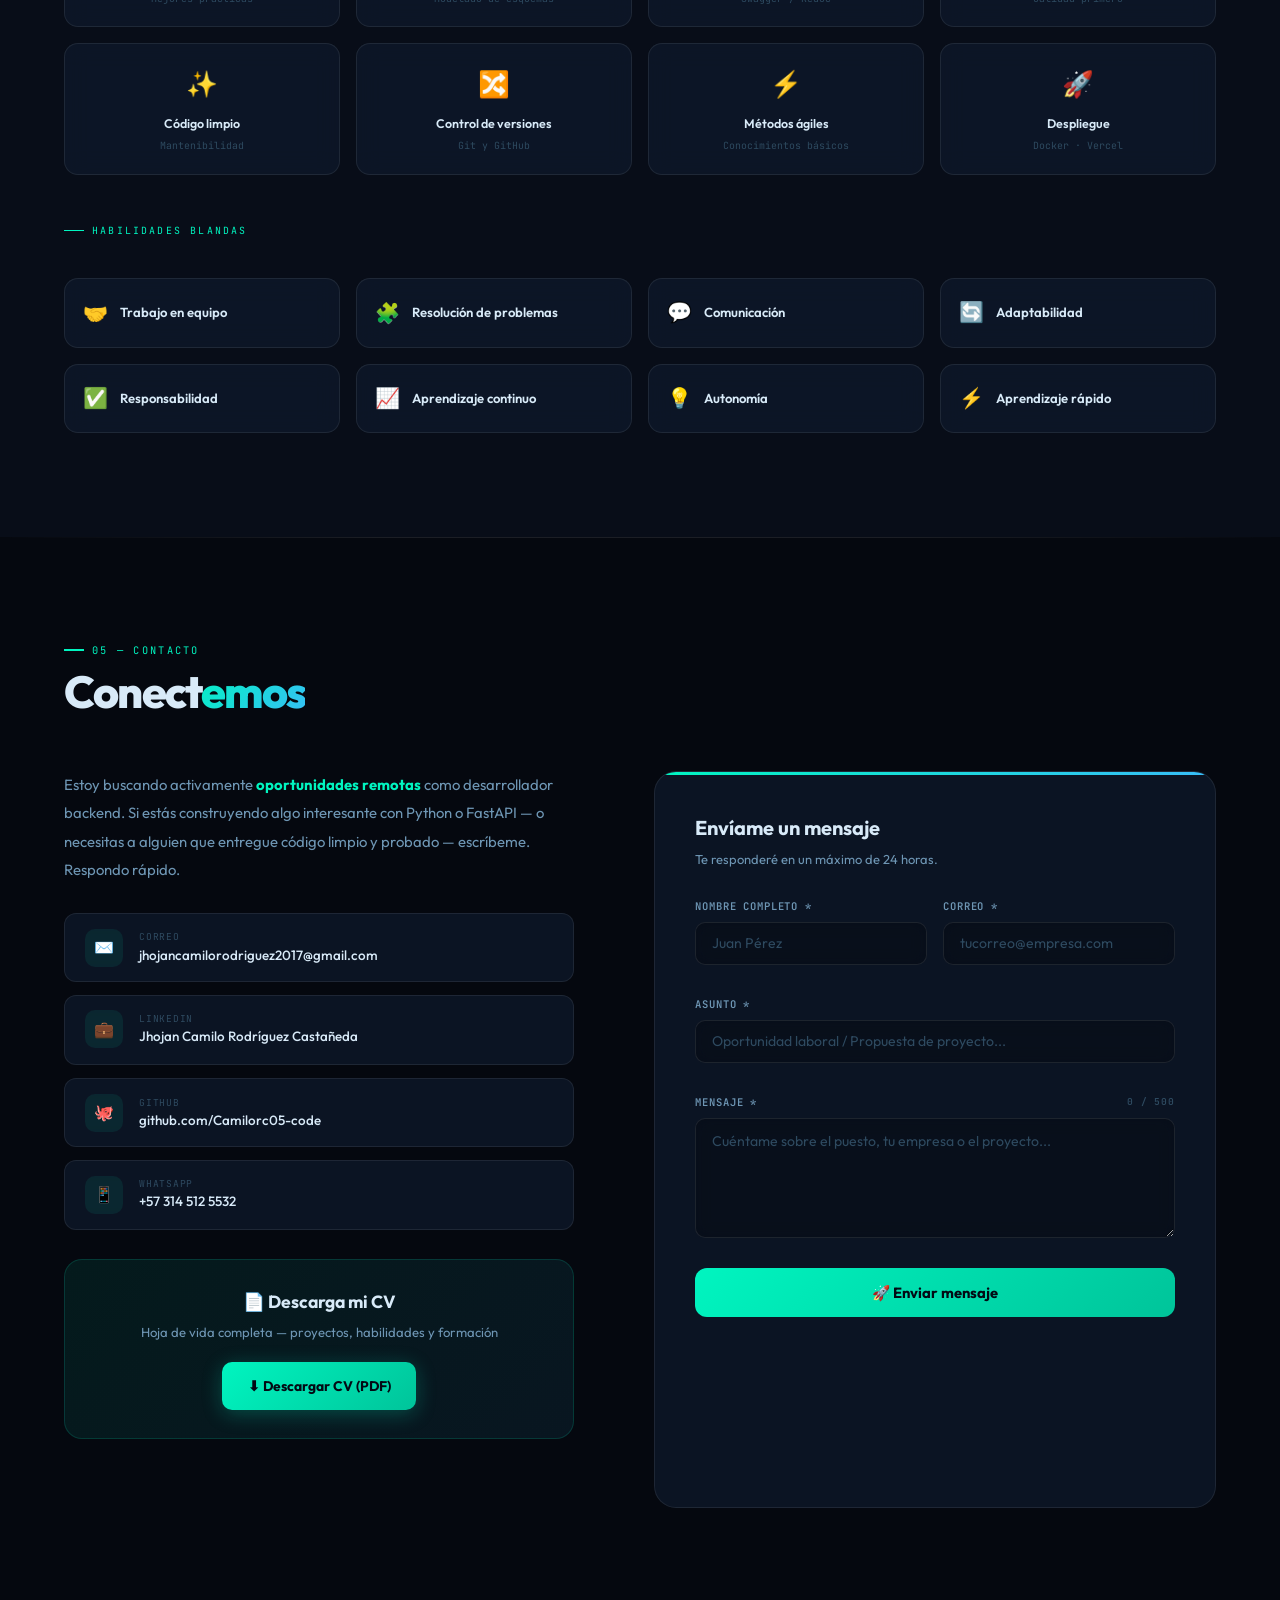
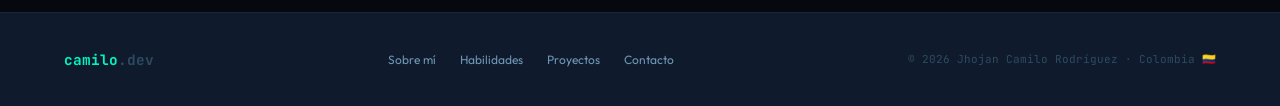
==== commit af66227d: "Point canonical, sitemap and OG URLs to camilorc-dev.vercel.app" ====
--- a/index.html
+++ b/index.html
@@ -7,23 +7,23 @@
 <meta name="keywords" content="camilo.dev, camilo dev, Jhojan Camilo Rodríguez, Camilo Rodríguez, desarrollador backend, portafolio, Python, FastAPI, Docker, PostgreSQL, Colombia, trabajo remoto, vercel"/>
 <meta name="author" content="Jhojan Camilo Rodríguez Castañeda"/>
 <meta name="robots" content="index, follow"/>
-<link rel="canonical" href="https://project-zrwxf.vercel.app/"/>
+<link rel="canonical" href="https://camilorc-dev.vercel.app/"/>
 <title>Camilo.dev — Jhojan Camilo Rodríguez | Desarrollador Backend Python</title>
 
 <!-- Open Graph / Facebook -->
 <meta property="og:type" content="website"/>
 <meta property="og:locale" content="es_CO"/>
 <meta property="og:site_name" content="camilo.dev"/>
-<meta property="og:url" content="https://project-zrwxf.vercel.app/"/>
+<meta property="og:url" content="https://camilorc-dev.vercel.app/"/>
 <meta property="og:title" content="Camilo.dev — Jhojan Camilo Rodríguez | Desarrollador Backend Python"/>
 <meta property="og:description" content="camilo.dev — Portafolio de Jhojan Camilo Rodríguez, desarrollador backend (Python, FastAPI, Docker). Disponible para trabajo remoto."/>
-<meta property="og:image" content="https://project-zrwxf.vercel.app/assets/foto.jpg"/>
+<meta property="og:image" content="https://camilorc-dev.vercel.app/assets/foto.jpg"/>
 
 <!-- Twitter / X -->
 <meta name="twitter:card" content="summary_large_image"/>
 <meta name="twitter:title" content="Camilo.dev — Jhojan Camilo Rodríguez | Desarrollador Backend Python"/>
 <meta name="twitter:description" content="camilo.dev — Portafolio de Jhojan Camilo Rodríguez, desarrollador backend (Python, FastAPI, Docker). Disponible para trabajo remoto."/>
-<meta name="twitter:image" content="https://project-zrwxf.vercel.app/assets/foto.jpg"/>
+<meta name="twitter:image" content="https://camilorc-dev.vercel.app/assets/foto.jpg"/>
 
 <script type="application/ld+json">
 {
@@ -31,7 +31,7 @@
   "@type": "WebSite",
   "name": "Camilo.dev",
   "alternateName": "Jhojan Camilo Rodríguez — Portafolio",
-  "url": "https://project-zrwxf.vercel.app/",
+  "url": "https://camilorc-dev.vercel.app/",
   "inLanguage": "es"
 }
 </script>
@@ -44,8 +44,8 @@
   "name": "Jhojan Camilo Rodríguez Castañeda",
   "alternateName": ["Camilo Rodríguez", "camilo.dev"],
   "jobTitle": "Desarrollador Backend",
-  "url": "https://project-zrwxf.vercel.app/",
-  "image": "https://project-zrwxf.vercel.app/assets/foto.jpg",
+  "url": "https://camilorc-dev.vercel.app/",
+  "image": "https://camilorc-dev.vercel.app/assets/foto.jpg",
   "email": "mailto:jhojancamilorodriguez2017@gmail.com",
   "address": {
     "@type": "PostalAddress",
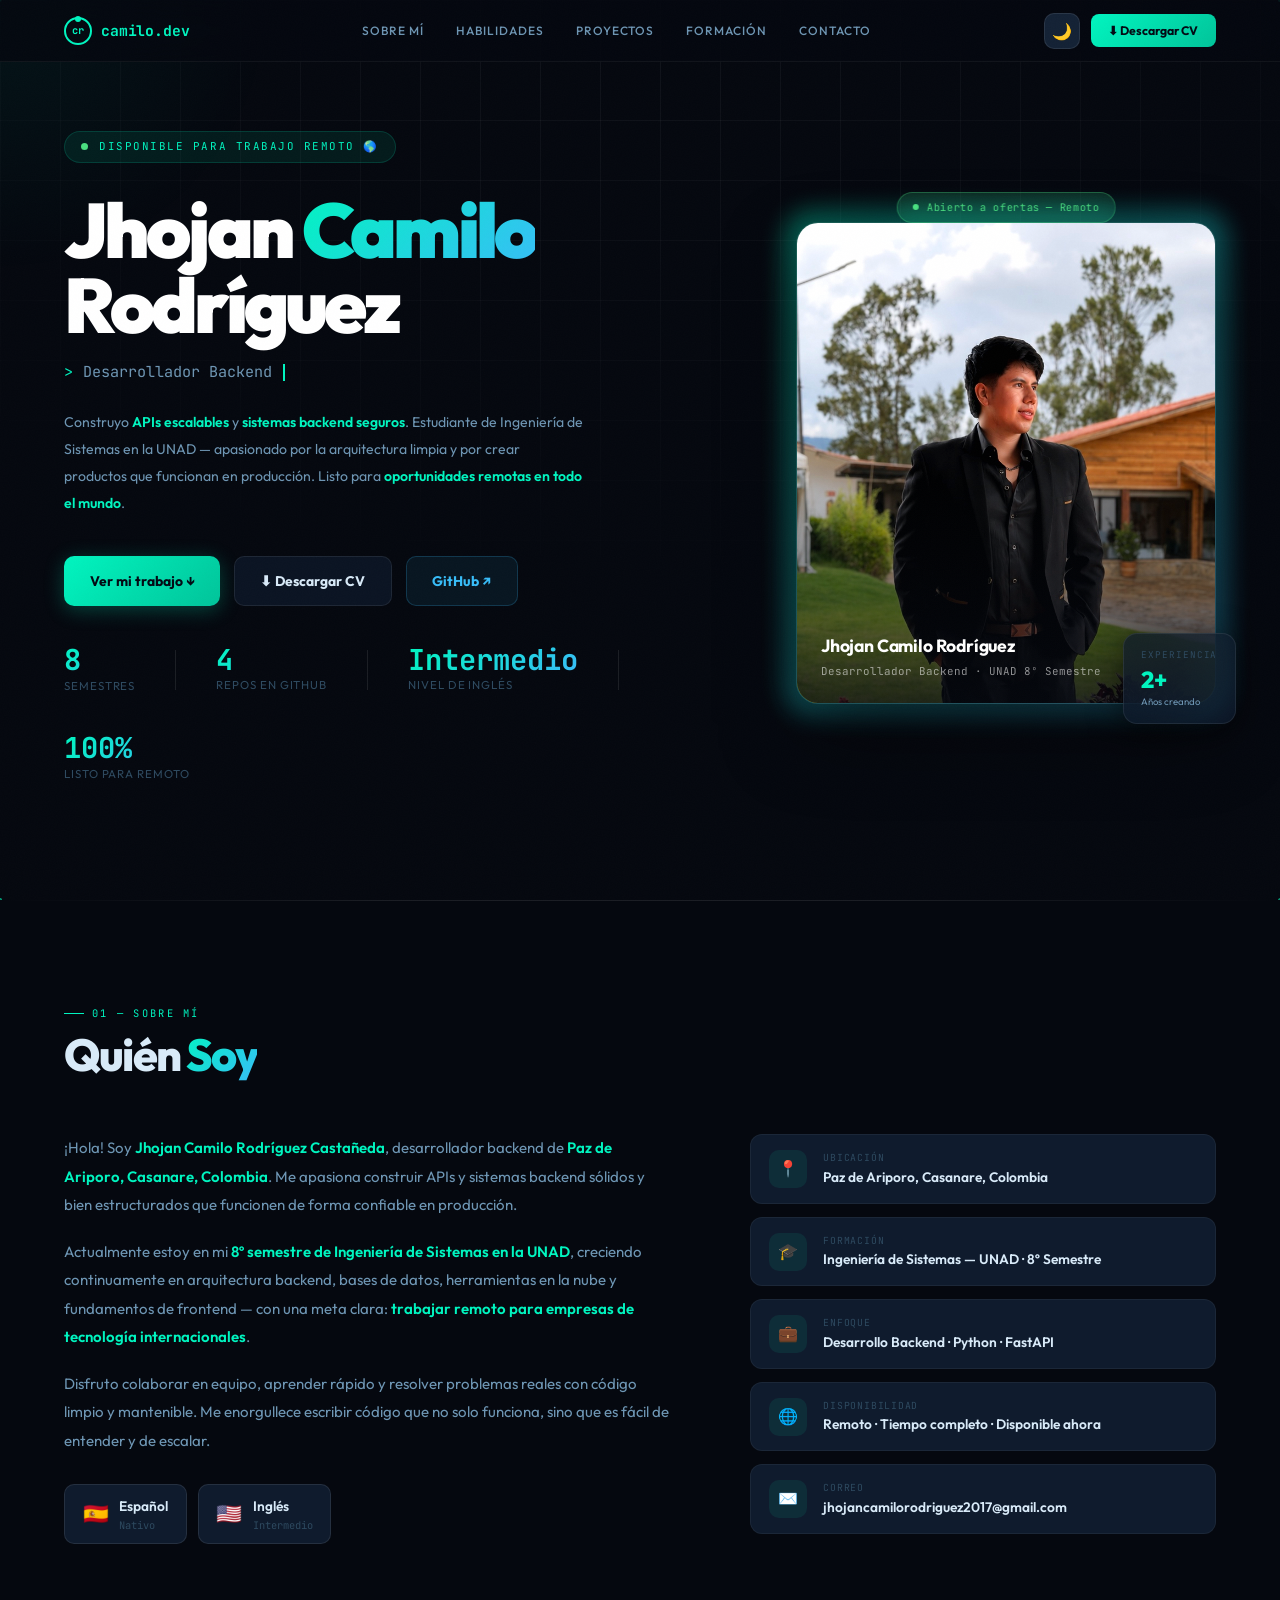
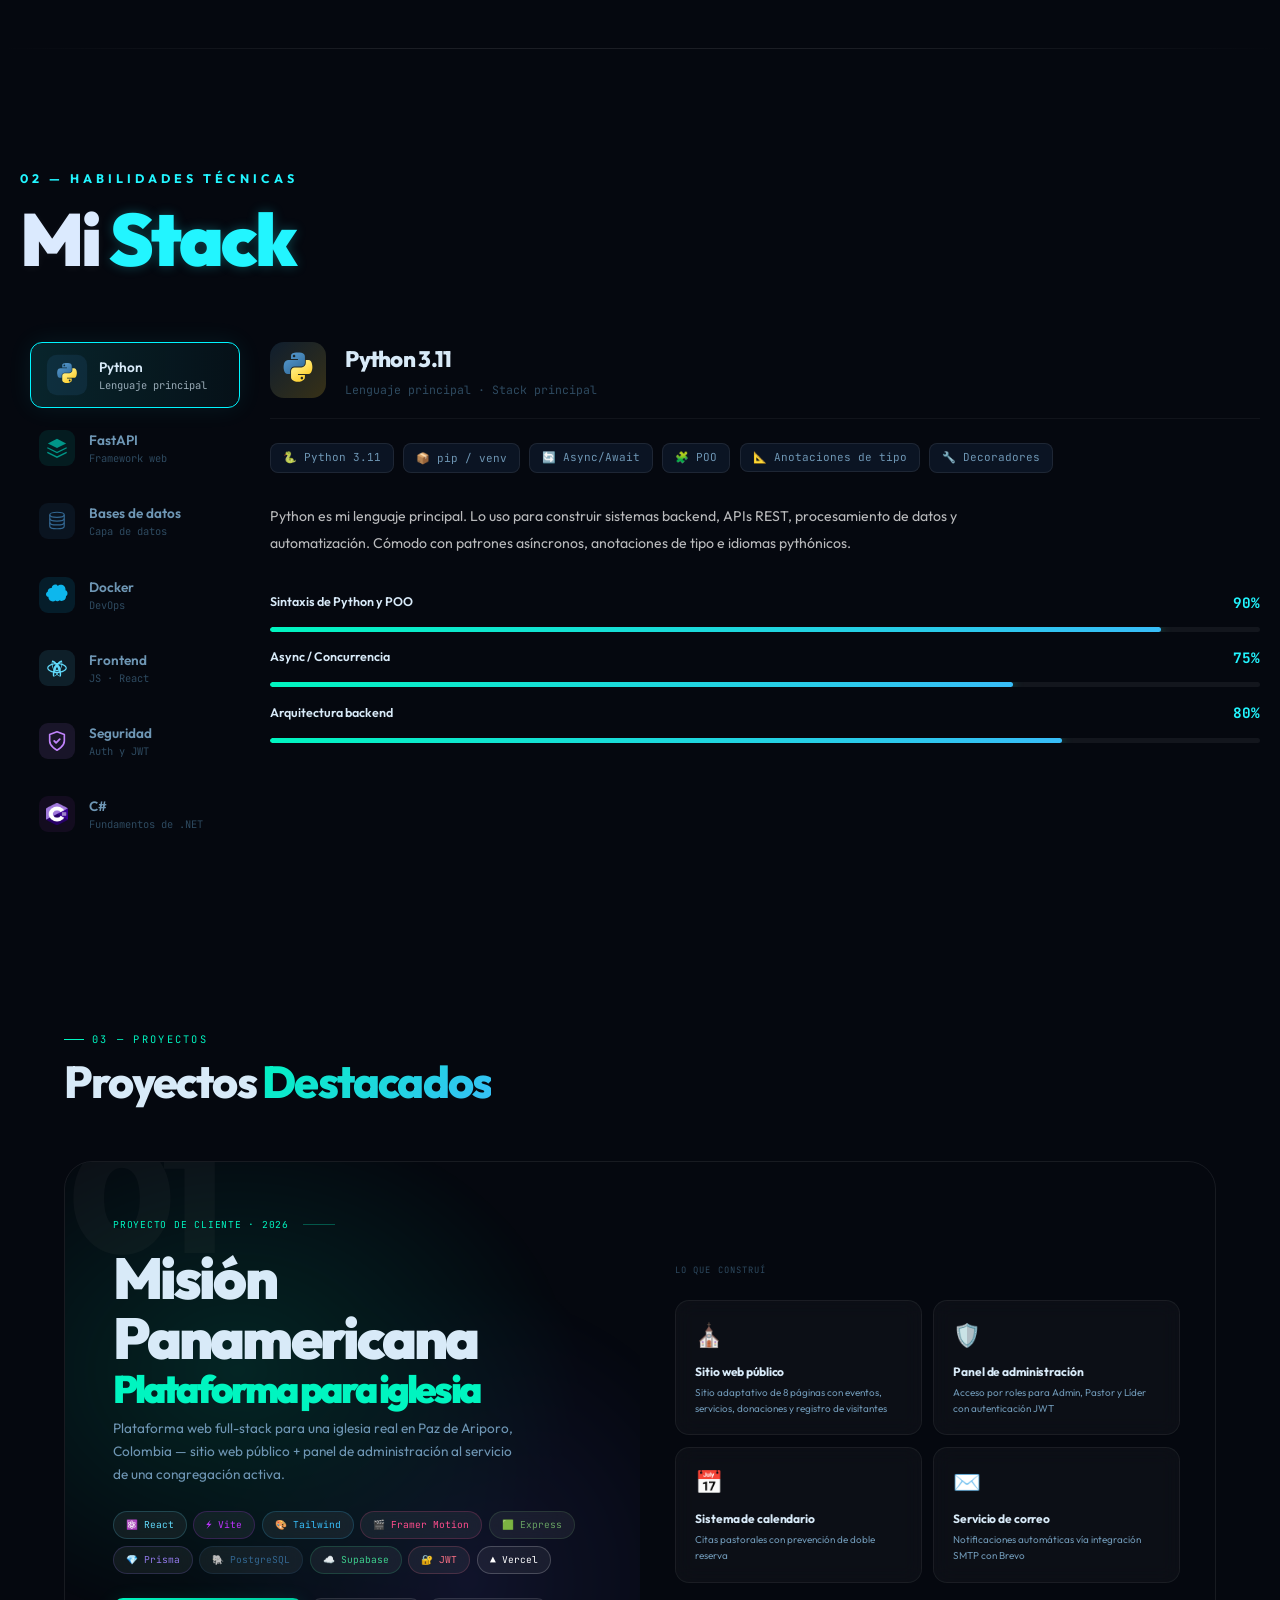
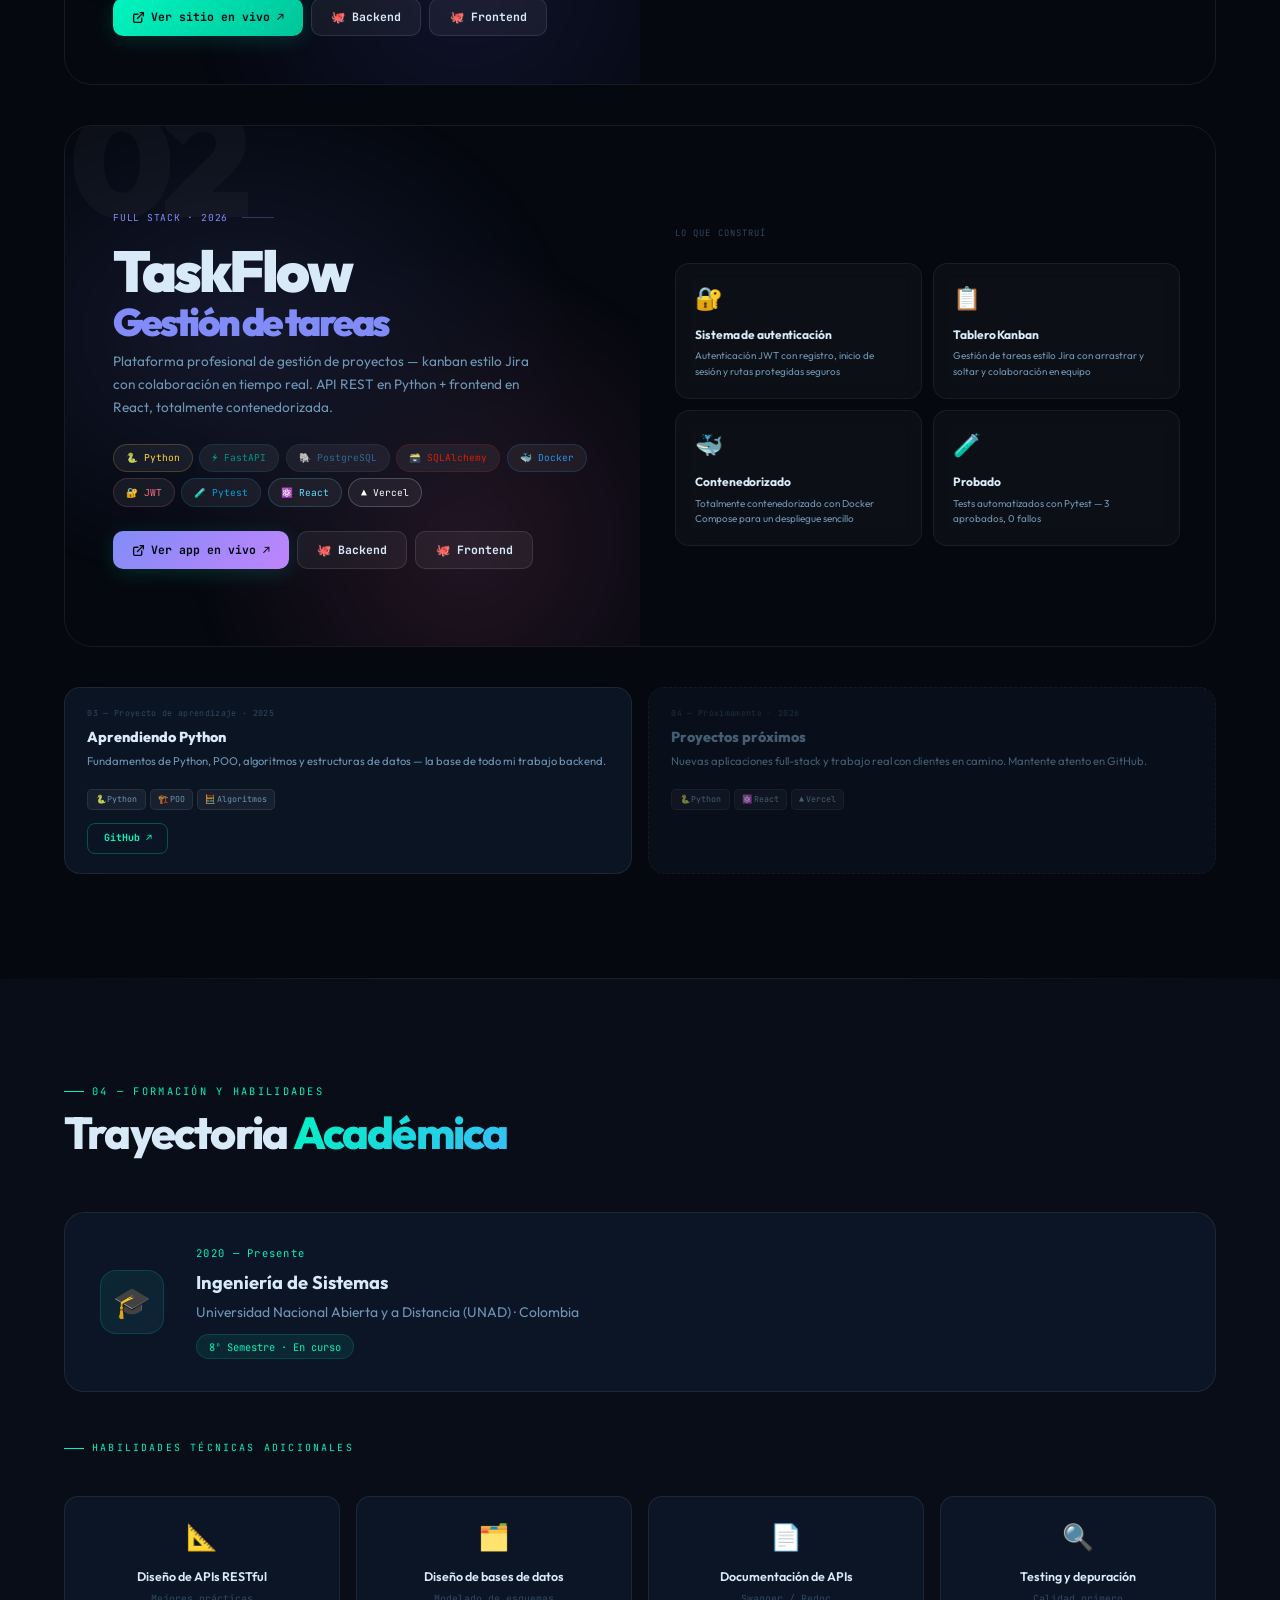
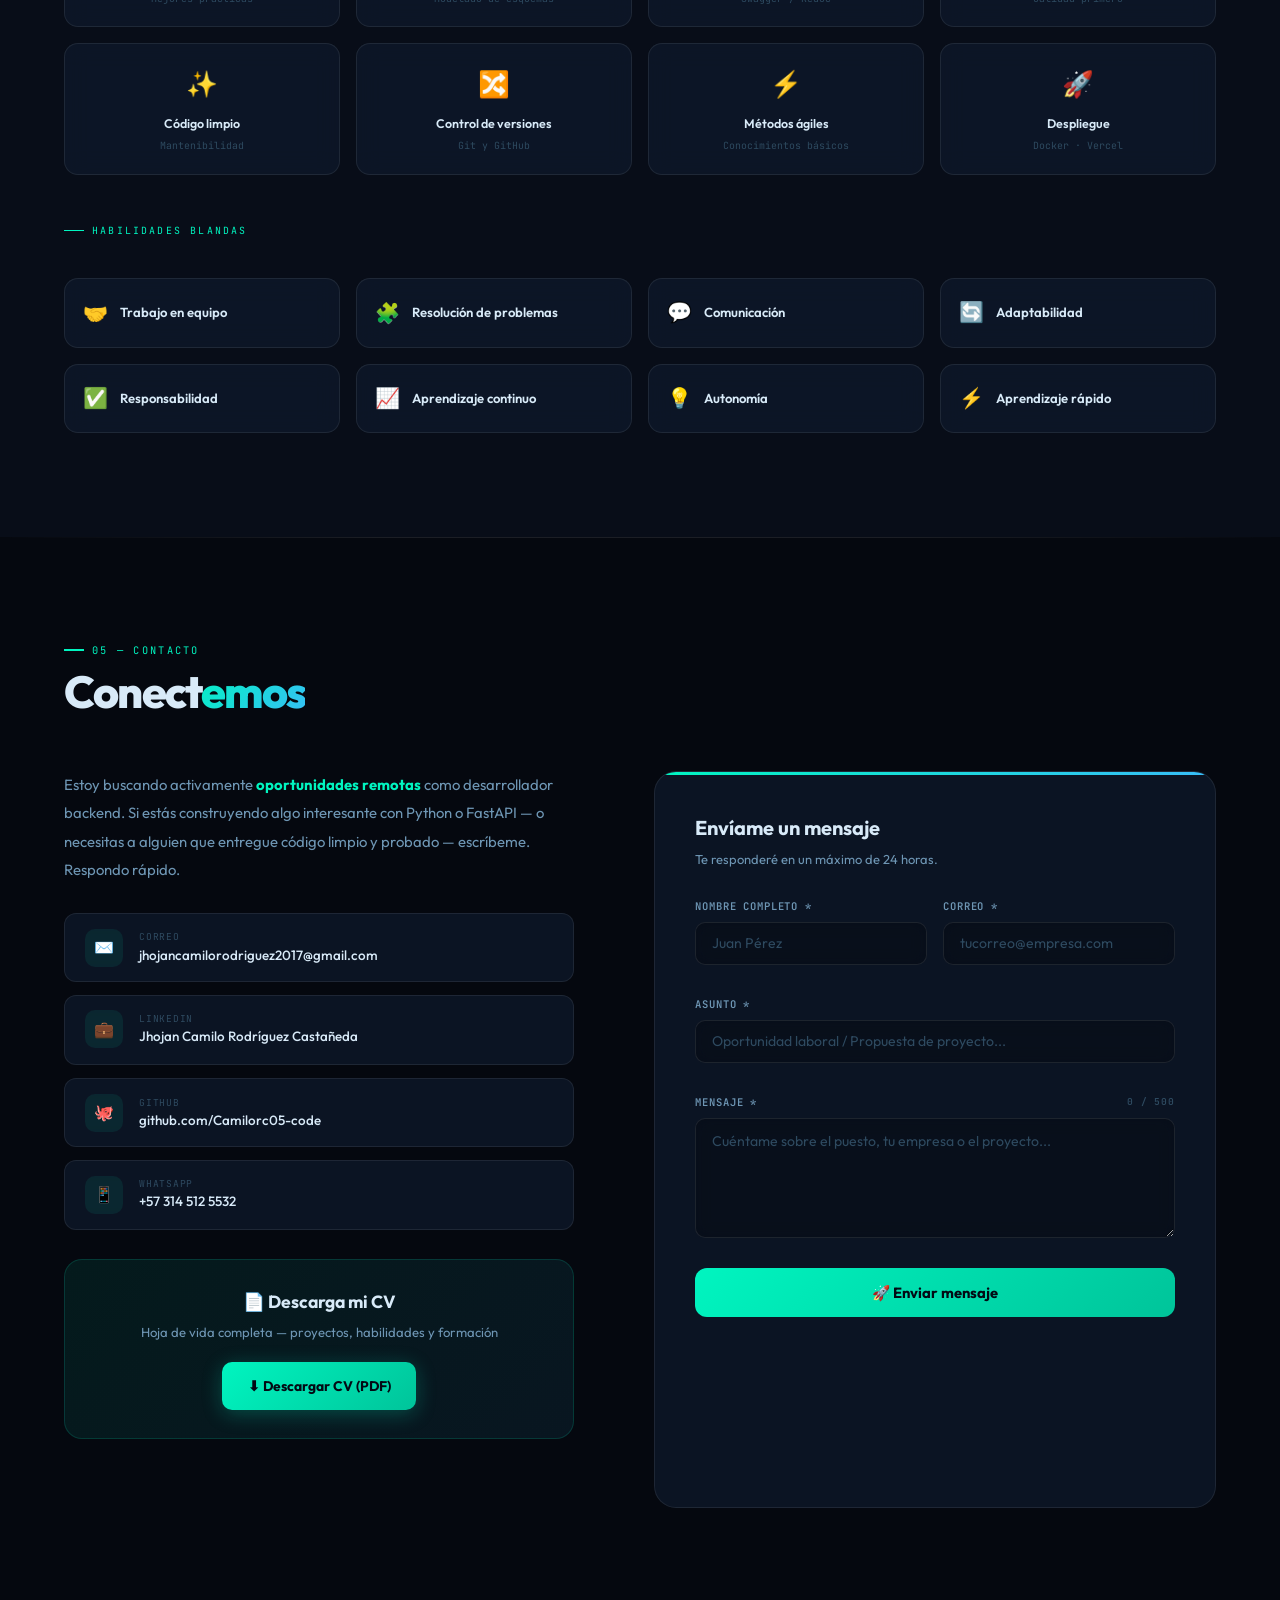
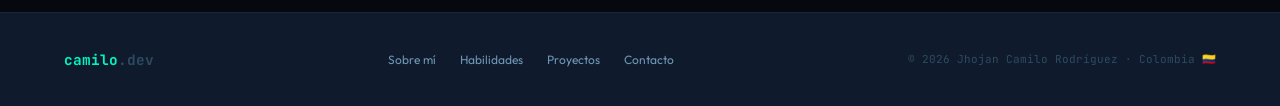
==== commit 26b88bbe: "Add Bing Webmaster Tools verification meta tag" ====
--- a/index.html
+++ b/index.html
@@ -7,6 +7,7 @@
 <meta name="keywords" content="camilo.dev, camilo dev, Jhojan Camilo Rodríguez, Camilo Rodríguez, desarrollador backend, portafolio, Python, FastAPI, Docker, PostgreSQL, Colombia, trabajo remoto, vercel"/>
 <meta name="author" content="Jhojan Camilo Rodríguez Castañeda"/>
 <meta name="robots" content="index, follow"/>
+<meta name="msvalidate.01" content="3606417CEC91AF54B42C183B4C946EDC"/>
 <link rel="canonical" href="https://camilorc-dev.vercel.app/"/>
 <title>Camilo.dev — Jhojan Camilo Rodríguez | Desarrollador Backend Python</title>
 
